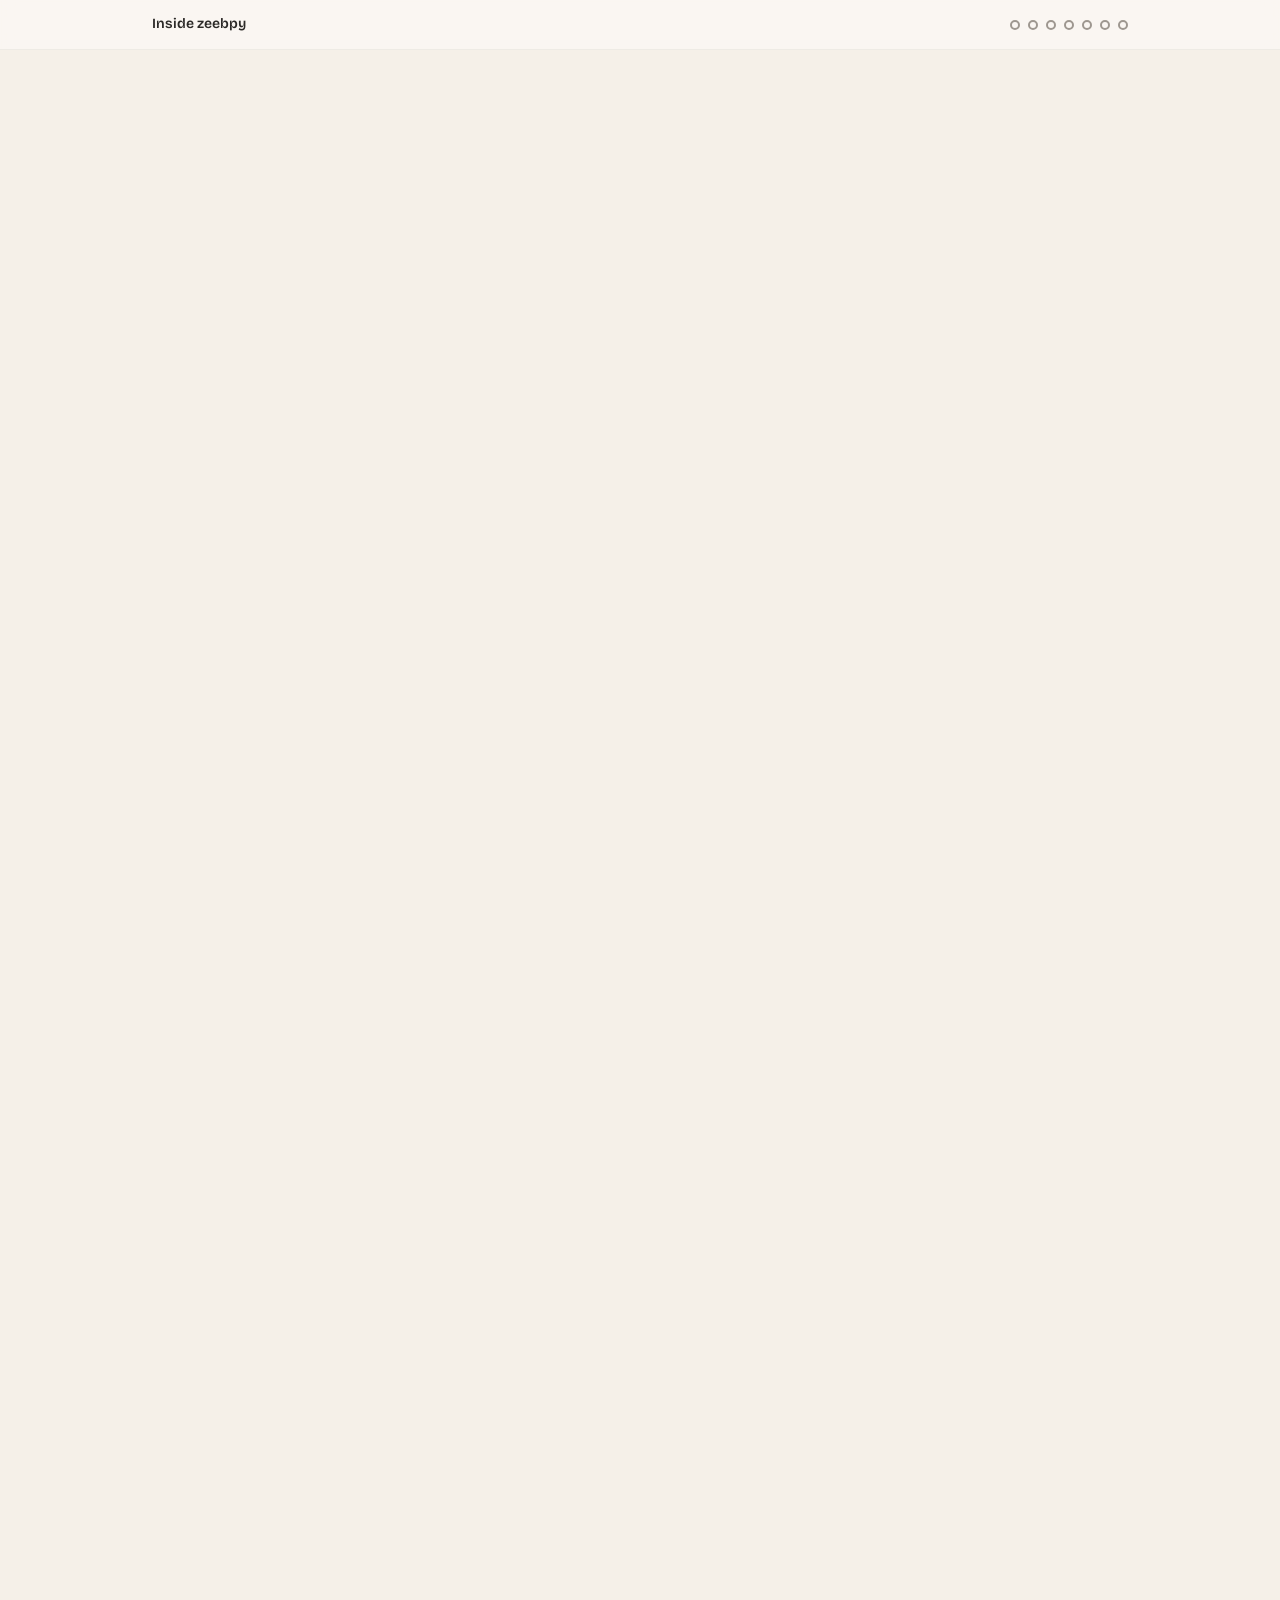
==== zeebpy-course/index.html @ 59082e0b "docs(course): add generated zeebpy interactive course Self-contained interactive course explaining z" ====
<!DOCTYPE html>
<html lang="en">
<head>
  <meta charset="UTF-8">
  <meta name="viewport" content="width=device-width, initial-scale=1.0">
  <title>Inside zeebpy — How a Web Framework Works</title>

  <!-- Google Fonts: Bricolage Grotesque · DM Sans · JetBrains Mono -->
  <link rel="preconnect" href="https://fonts.googleapis.com">
  <link rel="preconnect" href="https://fonts.gstatic.com" crossorigin>
  <link href="https://fonts.googleapis.com/css2?family=Bricolage+Grotesque:opsz,wght@12..96,400;12..96,600;12..96,700;12..96,800&family=DM+Sans:ital,opsz,wght@0,9..40,300;0,9..40,400;0,9..40,500;0,9..40,600;0,9..40,700;1,9..40,400;1,9..40,500&family=JetBrains+Mono:wght@400;500;600&display=swap" rel="stylesheet">

  <link rel="stylesheet" href="styles.css">

  <!--
    CUSTOMIZE PER COURSE — change only the three accent variables below.
    Options:
      vermillion  #D94F30 / #C4432A / #FDEEE9 / #E8836C  (default)
      coral       #E06B56 / #C85A47 / #FDECEA / #E89585
      teal        #2A7B9B / #1F6280 / #E4F2F7 / #5A9DB8
      amber       #D4A843 / #BF9530 / #FDF5E0 / #E0C070
      forest      #2D8B55 / #226B41 / #E8F5EE / #5AAD7A
  -->
  <style>
    :root {
      --color-accent:       #D94F30;
      --color-accent-hover: #C4432A;
      --color-accent-light: #FDEEE9;
      --color-accent-muted: #E8836C;
    }
  </style>

  <script src="main.js" defer></script>
</head>
<body>

  <nav class="nav" id="nav">
    <div class="progress-bar" id="progress-bar" role="progressbar" aria-valuenow="0" aria-valuemin="0" aria-valuemax="100"></div>
    <div class="nav-inner">
      <span class="nav-title">Inside zeebpy</span>
      <div class="nav-dots" id="nav-dots" role="tablist">
        <button class="nav-dot" data-target="module-1" data-tooltip="What zeebpy Is" role="tab" aria-label="Module 1: What zeebpy Is"></button>
        <button class="nav-dot" data-target="module-2" data-tooltip="The Three Packages" role="tab" aria-label="Module 2: The Three Packages"></button>
        <button class="nav-dot" data-target="module-3" data-tooltip="Class to Table" role="tab" aria-label="Module 3: From Class to Table"></button>
        <button class="nav-dot" data-target="module-4" data-tooltip="Querying the Data" role="tab" aria-label="Module 4: Querying the Data"></button>
        <button class="nav-dot" data-target="module-5" data-tooltip="Data to the Web" role="tab" aria-label="Module 5: From Data to the Web"></button>
        <button class="nav-dot" data-target="module-6" data-tooltip="Guarding the Door" role="tab" aria-label="Module 6: Guarding the Door"></button>
        <button class="nav-dot" data-target="module-7" data-tooltip="The Agent Layer" role="tab" aria-label="Module 7: The Agent Layer"></button>
      </div>
    </div>
  </nav>

  <main id="main">
    <!-- modules/*.html content is assembled here by build.sh -->
<section class="module" id="module-1" style="background: var(--color-bg-warm)">
  <div class="module-content">
    <header class="module-header animate-in">
      <span class="module-number">01</span>
      <h1 class="module-title">What zeebpy Is</h1>
      <p class="module-subtitle">And what really happens when you save one record</p>
    </header>

    <div class="module-body">

      <!-- SCREEN 1: The hook -->
      <section class="screen animate-in">
        <h2 class="screen-heading">One line. No database commands.</h2>
        <p>You write a single line of <span class="term" data-definition="A popular, beginner-friendly programming language. zeebpy is written in Python, and you describe your app to it using Python.">Python</span> to save a new user:</p>
        <div class="callout callout-info">
          <div class="callout-icon">✨</div>
          <div class="callout-content">
            <strong class="callout-title">The magic line</strong>
            <p><code>await User.objects.create(name="Alice", ...)</code> — no <span class="term" data-definition="SQL (Structured Query Language) is the language databases speak. It looks like: INSERT INTO users VALUES (...). zeebpy writes it for you so you never have to.">SQL</span>, no raw database commands. Here is the journey that one line takes under the hood.</p>
          </div>
        </div>
      </section>

      <!-- SCREEN 2: What zeebpy is (product intro) -->
      <section class="screen animate-in">
        <h2 class="screen-heading">So what is zeebpy?</h2>
        <p>zeebpy is a <span class="term" data-definition="A framework is a big pre-built toolkit that handles the repetitive plumbing of building software, so you only write the parts unique to your app. Think of it as a house with the wiring and pipes already installed.">framework</span> for building the back end of a web app. You write Python classes that describe your data, and zeebpy hands you a working <span class="term" data-definition="A database is an organized store where your app keeps information permanently — user accounts, posts, orders. It survives even when the app restarts.">database</span> plus a ready-made <span class="term" data-definition="A REST API is a web address other programs can call to read or change your data — like a public service counter for your app that phones and websites talk to.">REST API</span> almost for free.</p>

        <h3 style="font-family: var(--font-display); font-weight: 600; margin-top: var(--space-8);">What you get out of the box</h3>
        <div class="icon-rows stagger-children">
          <div class="icon-row animate-in">
            <div class="icon-circle" style="background: var(--color-actor-2)">🗄️</div>
            <div>
              <strong>A database</strong>
              <p>A permanent home for your app data — no setup rituals required</p>
            </div>
          </div>
          <div class="icon-row animate-in">
            <div class="icon-circle" style="background: var(--color-actor-1)">🌐</div>
            <div>
              <strong>A REST API</strong>
              <p>Web addresses that let phones and websites read and change your data</p>
            </div>
          </div>
          <div class="icon-row animate-in">
            <div class="icon-circle" style="background: var(--color-actor-3)">📦</div>
            <div>
              <strong>Migrations</strong>
              <p>Safe, tracked updates to your data structure as your app grows</p>
            </div>
          </div>
          <div class="icon-row animate-in">
            <div class="icon-circle" style="background: var(--color-actor-4)">🔐</div>
            <div>
              <strong>Auth</strong>
              <p>Built-in login, passwords, and permissions so you do not build them yourself</p>
            </div>
          </div>
        </div>
      </section>

      <!-- SCREEN 3: The metaphor -->
      <section class="screen animate-in">
        <h2 class="screen-heading">The interpreter in the booth</h2>
        <p>Picture a <strong>simultaneous interpreter</strong> at the United Nations. You speak Python; the database only speaks SQL. zeebpy sits in the booth and translates, live, in both directions.</p>
        <p>You never have to learn the database's language — you just talk, and the interpreter handles the rest. That interpreter has a real name: an <span class="term" data-definition="ORM stands for Object-Relational Mapper. It is the translator that turns your Python objects into database rows and back again, so you write Python instead of SQL.">ORM</span> (Object-Relational Mapper).</p>
        <div class="callout callout-accent">
          <div class="callout-icon">💡</div>
          <div class="callout-content">
            <strong class="callout-title">Declarative vs. plumbing</strong>
            <p>You <em>declared</em> what a User looks like. You never wrote code to open a database connection, build a SQL string, or juggle data types. That gap is exactly what a framework fills for you.</p>
          </div>
        </div>
      </section>

      <!-- SCREEN 4: The hero flow animation -->
      <section class="screen animate-in">
        <h2 class="screen-heading">Watch one save travel end-to-end</h2>
        <p>Press <strong>Next Step</strong> to follow your <code>create()</code> call as it moves from your Python, through the interpreter, into real SQL, and lands in the database.</p>

        <div class="flow-animation" data-steps='[
          {"highlight":"flow-actor-1","label":"You call User.objects.create(name=Alice)"},
          {"highlight":"flow-actor-1","label":"Your Python code hands the request to the ORM","packet":true,"from":"actor-1","to":"actor-2"},
          {"highlight":"flow-actor-2","label":"The ORM looks up the table blueprint it built for User"},
          {"highlight":"flow-actor-2","label":"It translates your Python into a SQL command","packet":true,"from":"actor-2","to":"actor-3"},
          {"highlight":"flow-actor-3","label":"INSERT INTO users (name, email, age) VALUES (Alice, ...)","packet":true,"from":"actor-3","to":"actor-4"},
          {"highlight":"flow-actor-4","label":"The database saves a new row and hands back the fresh record"}
        ]'>
          <div class="flow-actors">
            <div class="flow-actor" id="flow-actor-1">
              <div class="flow-actor-icon">🐍</div>
              <span>Your Python code</span>
            </div>
            <div class="flow-actor" id="flow-actor-2">
              <div class="flow-actor-icon">🔄</div>
              <span>zeebpy ORM</span>
            </div>
            <div class="flow-actor" id="flow-actor-3">
              <div class="flow-actor-icon">📝</div>
              <span>SQL</span>
            </div>
            <div class="flow-actor" id="flow-actor-4">
              <div class="flow-actor-icon">🗄️</div>
              <span>Database</span>
            </div>
          </div>

          <div class="flow-packet" id="flow-packet"></div>

          <div class="flow-step-label" id="flow-label">Click "Next Step" to begin</div>

          <div class="flow-controls">
            <button class="btn flow-next-btn">Next Step</button>
            <button class="btn flow-reset-btn">Restart</button>
            <span class="flow-progress"></span>
          </div>
        </div>
      </section>

      <!-- SCREEN 5: Translation A — defining a model -->
      <section class="screen animate-in">
        <h2 class="screen-heading">Step 1 — Describe your data</h2>
        <p>First you write a <span class="term" data-definition="A model is a Python class that describes one kind of thing your app stores — like a User or a Post. It is the blueprint the database table is built from.">model</span>: a <span class="term" data-definition="A class is a reusable template in code. Here it defines the shape of a User — what pieces of information every user has.">class</span> that spells out what a User is. Each line is a <span class="term" data-definition="A field is one piece of information a model stores — like name, email, or age. Each field becomes a column in the database table.">field</span> — one piece of information you want to keep.</p>

        <div class="translation-block animate-in">
          <div class="translation-code">
            <span class="translation-label">CODE</span>
            <pre><code><span class="code-line"><span class="code-keyword">class</span> <span class="code-function">User</span>(Model):</span>
<span class="code-line">    <span class="code-comment">"""User model with basic fields."""</span></span>
<span class="code-line">    name = fields.<span class="code-function">CharField</span>(<span class="code-property">max_length</span>=<span class="code-number">100</span>)</span>
<span class="code-line">    email = fields.<span class="code-function">EmailField</span>(<span class="code-property">unique</span>=<span class="code-keyword">True</span>)</span>
<span class="code-line">    age = fields.<span class="code-function">IntegerField</span>(<span class="code-property">null</span>=<span class="code-keyword">True</span>)</span>
<span class="code-line">    is_active = fields.<span class="code-function">BooleanField</span>(<span class="code-property">default</span>=<span class="code-keyword">True</span>)</span>
<span class="code-line">    bio = fields.<span class="code-function">TextField</span>(<span class="code-property">null</span>=<span class="code-keyword">True</span>)</span>
<span class="code-line">    created_at = fields.<span class="code-function">DateTimeField</span>(<span class="code-property">auto_now_add</span>=<span class="code-keyword">True</span>)</span>
<span class="code-line"></span>
<span class="code-line">    <span class="code-keyword">class</span> <span class="code-function">Meta</span>:</span>
<span class="code-line">        table_name = <span class="code-string">"users"</span></span>
<span class="code-line">        ordering = [<span class="code-string">"-created_at"</span>]</span></code></pre>
          </div>
          <div class="translation-english">
            <span class="translation-label">PLAIN ENGLISH</span>
            <div class="translation-lines">
              <p class="tl">Describe a kind of thing we want to store — a User.</p>
              <p class="tl">A human-readable note about what this is.</p>
              <p class="tl">Every user has a name — up to 100 letters long.</p>
              <p class="tl">…and an email, which must be unique — no two users can share one.</p>
              <p class="tl">…and an age, which is optional (<code>null=True</code> means "can be blank").</p>
              <p class="tl">…and an on/off switch for whether the account is active — on by default.</p>
              <p class="tl">…and a free-text bio, also optional.</p>
              <p class="tl">…and a timestamp that fills itself in the moment the user is created.</p>
              <p class="tl"><code>Meta</code> is a settings panel for this model.</p>
              <p class="tl">Store these in a database <span class="term" data-definition="A table is a grid inside the database, like a spreadsheet. Each column is a field; each row is one record. This model becomes a table literally named users.">table</span> literally named "users".</p>
              <p class="tl">When listing users, show newest first (the minus means "descending").</p>
            </div>
          </div>
        </div>
      </section>

      <!-- SCREEN 6: Translation B — creating a record -->
      <section class="screen animate-in">
        <h2 class="screen-heading">Step 2 — Save an actual user</h2>
        <p>Now you fill in the blanks and hit save. The word <span class="term" data-definition="await pauses your code just long enough to let a slow task — like talking to a database — finish, without freezing everything else. It is how async code waits politely.">await</span> tells your code to wait for the database to finish, because that work is <span class="term" data-definition="Async (asynchronous) means the program can start a slow task and keep doing other useful work while it waits, instead of sitting idle. zeebpy is async-first.">async</span>.</p>

        <div class="translation-block animate-in">
          <div class="translation-code">
            <span class="translation-label">CODE</span>
            <pre><code><span class="code-line">alice = <span class="code-keyword">await</span> User.objects.<span class="code-function">create</span>(</span>
<span class="code-line">    <span class="code-property">name</span>=<span class="code-string">"Alice Smith"</span>,</span>
<span class="code-line">    <span class="code-property">email</span>=<span class="code-string">"alice@example.com"</span>,</span>
<span class="code-line">    <span class="code-property">age</span>=<span class="code-number">28</span>,</span>
<span class="code-line">    <span class="code-property">bio</span>=<span class="code-string">"Software engineer"</span></span>
<span class="code-line">)</span></code></pre>
          </div>
          <div class="translation-english">
            <span class="translation-label">PLAIN ENGLISH</span>
            <div class="translation-lines">
              <p class="tl">Ask the User "front desk" (<code>objects</code>) to create a new user, and wait for it to finish (<code>await</code>).</p>
              <p class="tl">Her name is Alice Smith.</p>
              <p class="tl">Her email is alice@example.com.</p>
              <p class="tl">She is 28.</p>
              <p class="tl">Her bio says "Software engineer." zeebpy writes all of this into the database as one new <span class="term" data-definition="A row is a single record in a table — one complete entry. Saving Alice creates one row in the users table.">row</span>.</p>
            </div>
          </div>
        </div>

        <div class="callout callout-info">
          <div class="callout-icon">🔑</div>
          <div class="callout-content">
            <strong class="callout-title">You did not set an ID</strong>
            <p>zeebpy quietly gives every new row a unique <span class="term" data-definition="A primary key is the unique ID that labels each row in a table, so the database can always tell one record from another. zeebpy adds one automatically.">primary key</span> so it can always tell Alice apart from every other user — you never have to manage it.</p>
          </div>
        </div>
      </section>

      <!-- SCREEN 7: The three packages teaser -->
      <section class="screen animate-in">
        <h2 class="screen-heading">The ORM has two siblings</h2>
        <p>The translator you just met is one of three packages that ship together. We will go deep in Module 2 — here is the quick roster.</p>
        <div class="pattern-cards stagger-children">
          <div class="pattern-card animate-in" style="border-top: 3px solid var(--color-actor-1)">
            <div class="pattern-icon" style="background: var(--color-actor-1)">🔄</div>
            <h4 class="pattern-title">zeeb_orm</h4>
            <p class="pattern-desc">The interpreter. Talks to the database so you write Python, not SQL.</p>
          </div>
          <div class="pattern-card animate-in" style="border-top: 3px solid var(--color-actor-2)">
            <div class="pattern-icon" style="background: var(--color-actor-2)">🌐</div>
            <h4 class="pattern-title">zeeb_api</h4>
            <p class="pattern-desc">Turns your data into a REST API other apps can call over the web.</p>
          </div>
          <div class="pattern-card animate-in" style="border-top: 3px solid var(--color-actor-4)">
            <div class="pattern-icon" style="background: var(--color-actor-4)">🤖</div>
            <h4 class="pattern-title">zeeb_agents</h4>
            <p class="pattern-desc">Helper functions an AI assistant can call to build and inspect your project.</p>
          </div>
        </div>
      </section>

      <!-- SCREEN 8: Why care -->
      <section class="screen animate-in">
        <h2 class="screen-heading">Why this matters for you</h2>
        <p>Knowing there is a translation layer changes how you work with your app — and with AI assistants.</p>
        <div class="step-cards stagger-children">
          <div class="step-card animate-in">
            <div class="step-num">1</div>
            <div class="step-body">
              <strong>You steer AI better</strong>
              <p>You can say "use the ORM, do not hand-write SQL" — and know exactly why that is the right call.</p>
            </div>
          </div>
          <div class="step-card animate-in">
            <div class="step-num">2</div>
            <div class="step-body">
              <strong>You can debug the translation</strong>
              <p>When a save misbehaves, you know there is an interpreter in the middle to look at.</p>
            </div>
          </div>
          <div class="step-card animate-in">
            <div class="step-num">3</div>
            <div class="step-body">
              <strong>You reason about speed</strong>
              <p>Every Python call quietly becomes real database work — so more calls means more work.</p>
            </div>
          </div>
        </div>
      </section>

      <!-- SCREEN 9: Quiz -->
      <section class="screen animate-in">
        <h2 class="screen-heading">Check your understanding</h2>
        <p>No memorizing — just think through each situation.</p>

        <div class="quiz-container" id="quiz-module1">
          <div class="quiz-question-block"
               data-correct="opt-b"
               data-explanation-right="Exactly. Generating the SQL is the ORM&apos;s entire job — you described the User in Python, and the translator turned your create() call into an INSERT statement for you."
               data-explanation-wrong="Not quite. You never wrote any SQL, and the database only runs SQL it is handed. Think about who sits in the middle translating Python into SQL.">
            <h3 class="quiz-question">You ran <code>User.objects.create(...)</code> but never saw any SQL. Where did the SQL come from?</h3>
            <div class="quiz-options">
              <button class="quiz-option" data-value="opt-a" onclick="selectOption(this)">
                <div class="quiz-option-radio"></div>
                <span>The database wrote it itself before saving</span>
              </button>
              <button class="quiz-option" data-value="opt-b" onclick="selectOption(this)">
                <div class="quiz-option-radio"></div>
                <span>zeebpy generated it for you — that is the ORM's whole job</span>
              </button>
              <button class="quiz-option" data-value="opt-c" onclick="selectOption(this)">
                <div class="quiz-option-radio"></div>
                <span>There was no SQL — Python talks to databases directly</span>
              </button>
            </div>
            <div class="quiz-feedback"></div>
          </div>

          <div class="quiz-question-block"
               data-correct="opt-b"
               data-explanation-right="Right. Adding unique=True to the email field tells the database to reject any second user with the same email — the rule lives right there in your model."
               data-explanation-wrong="Not quite. This rule is declared on the field itself when you describe the model. Look back at how the email line was written.">
            <h3 class="quiz-question">You want the database to reject two users sharing the same email. Which part of the model handles that?</h3>
            <div class="quiz-options">
              <button class="quiz-option" data-value="opt-a" onclick="selectOption(this)">
                <div class="quiz-option-radio"></div>
                <span>The <code>ordering</code> setting inside <code>Meta</code></span>
              </button>
              <button class="quiz-option" data-value="opt-b" onclick="selectOption(this)">
                <div class="quiz-option-radio"></div>
                <span><code>unique=True</code> on the email field</span>
              </button>
              <button class="quiz-option" data-value="opt-c" onclick="selectOption(this)">
                <div class="quiz-option-radio"></div>
                <span>The <code>await</code> keyword when you save</span>
              </button>
            </div>
            <div class="quiz-feedback"></div>
          </div>

          <div class="quiz-question-block"
               data-correct="opt-c"
               data-explanation-right="Exactly. The ORM already writes safe INSERT statements and runs your model&apos;s checks (like unique emails and validation). Hand-written SQL skips all of that and bypasses the translation layer."
               data-explanation-wrong="Reconsider. The ORM already does this job and enforces your model&apos;s rules along the way. Writing raw SQL by hand would skip those safeguards.">
            <h3 class="quiz-question">An AI assistant offers to "write raw SQL INSERT statements" to save your users. Good idea here?</h3>
            <div class="quiz-options">
              <button class="quiz-option" data-value="opt-a" onclick="selectOption(this)">
                <div class="quiz-option-radio"></div>
                <span>Yes — raw SQL is always faster and cleaner</span>
              </button>
              <button class="quiz-option" data-value="opt-b" onclick="selectOption(this)">
                <div class="quiz-option-radio"></div>
                <span>Yes — the ORM cannot handle new users</span>
              </button>
              <button class="quiz-option" data-value="opt-c" onclick="selectOption(this)">
                <div class="quiz-option-radio"></div>
                <span>No — the ORM already does this and hand-written SQL bypasses <span class="term" data-definition="Validation is the automatic checking of your data before it is saved — like making sure an email is really an email. zeebpy runs these checks for you on save.">validation</span> and the translation layer</span>
              </button>
            </div>
            <div class="quiz-feedback"></div>
          </div>

          <button class="quiz-check-btn" onclick="checkQuiz('quiz-module1')">Check Answers</button>
          <button class="quiz-reset-btn" onclick="resetQuiz('quiz-module1')">Try Again</button>
        </div>
      </section>

      <!-- SCREEN 10: Next module teaser -->
      <section class="screen animate-in">
        <div class="callout callout-accent">
          <div class="callout-icon">➡️</div>
          <div class="callout-content">
            <strong class="callout-title">Up next: The Three Packages</strong>
            <p>You just met the ORM in action — but it has two siblings. Let us meet the whole family.</p>
          </div>
        </div>
      </section>

    </div>
  </div>
</section>
<section class="module" id="module-2" style="background: var(--color-bg)">
  <div class="module-content">

    <header class="module-header animate-in">
      <span class="module-number">02</span>
      <h1 class="module-title">The Cast of Characters</h1>
      <p class="module-subtitle">Three separate packages, stacked like floors of a building — and one strict rule about who is allowed to call whom.</p>
    </header>

    <div class="module-body">

      <!-- SCREEN 1: Hook + metaphor -->
      <section class="screen animate-in">
        <h2 class="screen-heading">Meet the whole family</h2>
        <p>Last module you met one of the three characters — the <span class="term" data-definition="The ORM (Object-Relational Mapper) is the piece that talks to the database. It turns Python objects into database rows and back again — you met it saving a record in Module 1.">ORM</span>, which saved a record for you. It turns out it has two siblings.</p>
        <p>zeebpy isn't one giant blob of code. It's three separate <span class="term" data-definition="A package is a bundle of related code shipped as one unit — like an app you install. zeebpy ships three of them together, each with its own job.">packages</span> stacked like the floors of a building, connected by a strict <strong>one-way elevator</strong>: the top floor can call down to the floors below, but no floor can ever call <em>up</em>.</p>

        <div class="callout callout-info">
          <div class="callout-icon">🏢</div>
          <div class="callout-content">
            <strong class="callout-title">The metaphor: a three-story building</strong>
            <p>Each floor has exactly one job and depends only on the floors beneath it. The elevator runs one way — down. Keep that picture in your head; the whole module hangs on it.</p>
          </div>
        </div>
      </section>

      <!-- SCREEN 2: The hero — interactive architecture diagram -->
      <section class="screen animate-in">
        <h2 class="screen-heading">The building, floor by floor</h2>
        <p>Here's the actual structure. The top floor uses the ones below it; the arrows only ever point <strong>down</strong>. Click any floor to see what it does.</p>

        <div class="arch-diagram">

          <div class="arch-zone arch-zone-external" style="border-color: var(--color-actor-3)">
            <h4 class="arch-zone-label" style="color: var(--color-actor-3)">Top floor — the Robot Helpers</h4>
            <div class="arch-component" data-desc="zeeb_agents: about 43 helper functions an AI assistant can call — to scaffold new code, run migrations, and inspect the database. It sits on top and uses BOTH siblings below it."
                 onclick="showArchDesc(this)" style="border-left: 4px solid var(--color-actor-3)">
              <div class="arch-icon">🤖</div>
              <span><code>zeeb_agents</code> — the Robot Helpers</span>
            </div>
          </div>

          <div class="arch-arrow" style="text-align:center; font-size:1.5rem; color: var(--color-actor-3)">↓ calls down ↓</div>

          <div class="arch-zone arch-zone-browser" style="border-color: var(--color-actor-2)">
            <h4 class="arch-zone-label" style="color: var(--color-actor-2)">Middle floor — the Web Front Desk</h4>
            <div class="arch-component" data-desc="zeeb_api: the layer that faces the outside world. It turns your data into a REST API — web addresses other apps can call — and uses the ORM below it to fetch and save data. It never touches the database directly."
                 onclick="showArchDesc(this)" style="border-left: 4px solid var(--color-actor-2)">
              <div class="arch-icon">🏢</div>
              <span><code>zeeb_api</code> — the Web Front Desk</span>
            </div>
          </div>

          <div class="arch-arrow" style="text-align:center; font-size:1.5rem; color: var(--color-actor-2)">↓ calls down ↓</div>

          <div class="arch-zone arch-zone-external" style="border-color: var(--color-actor-1)">
            <h4 class="arch-zone-label" style="color: var(--color-actor-1)">Ground floor — the Database Brain</h4>
            <div class="arch-component" data-desc="zeeb_orm: the piece that knows how to talk to the database. It turns Python classes into tables and your queries into SQL. It's the foundation — it depends on nothing above it."
                 onclick="showArchDesc(this)" style="border-left: 4px solid var(--color-actor-1)">
              <div class="arch-icon">🧠</div>
              <span><code>zeeb_orm</code> — the Database Brain</span>
            </div>
          </div>

          <div class="arch-description" id="arch-desc">Click any floor to learn what it does — and notice the elevator only goes down.</div>
        </div>
      </section>

      <!-- SCREEN 3: The three characters as cards -->
      <section class="screen animate-in">
        <h2 class="screen-heading">The three characters</h2>
        <p>Each package is a character with one clear job. Their colors stay the same for the rest of the course, so you'll always know who's speaking.</p>

        <div class="pattern-cards">
          <div class="pattern-card" style="border-top: 3px solid var(--color-actor-1)">
            <div class="pattern-icon" style="background: var(--color-actor-1)">🧠</div>
            <h4 class="pattern-title"><code>zeeb_orm</code></h4>
            <p class="pattern-desc"><strong>The Database Brain.</strong> Knows how to talk to the database. Turns Python classes into tables and queries into <span class="term" data-definition="SQL is the standard language databases speak. You write Python; the ORM translates it into SQL behind the scenes so you never have to.">SQL</span>. Depends on nothing above it.</p>
          </div>
          <div class="pattern-card" style="border-top: 3px solid var(--color-actor-2)">
            <div class="pattern-icon" style="background: var(--color-actor-2)">🏢</div>
            <h4 class="pattern-title"><code>zeeb_api</code></h4>
            <p class="pattern-desc"><strong>The Web Front Desk.</strong> Faces the outside world. Turns your data into a <span class="term" data-definition="A REST API is a set of web addresses (URLs) other programs can call to read or change your data — the standard way apps talk to each other over the internet.">REST API</span> — web addresses other apps can call. Uses the ORM to fetch and save data.</p>
          </div>
          <div class="pattern-card" style="border-top: 3px solid var(--color-actor-3)">
            <div class="pattern-icon" style="background: var(--color-actor-3)">🤖</div>
            <h4 class="pattern-title"><code>zeeb_agents</code></h4>
            <p class="pattern-desc"><strong>The Robot Helpers.</strong> ~43 helper functions an AI assistant can call to <span class="term" data-definition="To scaffold means to auto-generate the starter files and folders for a new piece of code — like a template that saves you writing boilerplate by hand.">scaffold</span> code, run migrations, inspect the database. Sits on top and uses both siblings.</p>
          </div>
        </div>
      </section>

      <!-- SCREEN 4: Group chat (MANDATORY) -->
      <section class="screen animate-in">
        <h2 class="screen-heading">Watch them work together</h2>
        <p>A web request just arrived — someone wants a list of books. Play the conversation and watch the packages hand work down the elevator, then back up.</p>

        <div class="chat-window" id="chat-packages">
          <div class="chat-messages">

            <div class="chat-message" data-msg="0" data-sender="actor-2" style="display:none">
              <div class="chat-avatar" style="background: var(--color-actor-2)">🏢</div>
              <div class="chat-bubble">
                <span class="chat-sender" style="color: var(--color-actor-2)">Web Front Desk · zeeb_api</span>
                <p>Someone just asked for a list of books. I handle the web side — but I do not touch the database myself.</p>
              </div>
            </div>

            <div class="chat-message" data-msg="1" data-sender="actor-2" style="display:none">
              <div class="chat-avatar" style="background: var(--color-actor-2)">🏢</div>
              <div class="chat-bubble">
                <span class="chat-sender" style="color: var(--color-actor-2)">Web Front Desk · zeeb_api</span>
                <p>Hey ORM, can you fetch all the books?</p>
              </div>
            </div>

            <div class="chat-message" data-msg="2" data-sender="actor-1" style="display:none">
              <div class="chat-avatar" style="background: var(--color-actor-1)">🧠</div>
              <div class="chat-bubble">
                <span class="chat-sender" style="color: var(--color-actor-1)">Database Brain · zeeb_orm</span>
                <p>On it. I will turn that into SQL, ask the database, and hand you back the results.</p>
              </div>
            </div>

            <div class="chat-message" data-msg="3" data-sender="actor-1" style="display:none">
              <div class="chat-avatar" style="background: var(--color-actor-1)">🧠</div>
              <div class="chat-bubble">
                <span class="chat-sender" style="color: var(--color-actor-1)">Database Brain · zeeb_orm</span>
                <p>Here you go — 12 books.</p>
              </div>
            </div>

            <div class="chat-message" data-msg="4" data-sender="actor-2" style="display:none">
              <div class="chat-avatar" style="background: var(--color-actor-2)">🏢</div>
              <div class="chat-bubble">
                <span class="chat-sender" style="color: var(--color-actor-2)">Web Front Desk · zeeb_api</span>
                <p>Thanks. I will package these as <span class="term" data-definition="JSON is a simple, text-based format for sending structured data between programs — a list of books, say. It's the common language apps use to talk over the web.">JSON</span> and send them back out to the browser.</p>
              </div>
            </div>

            <div class="chat-message" data-msg="5" data-sender="actor-3" style="display:none">
              <div class="chat-avatar" style="background: var(--color-actor-3)">🤖</div>
              <div class="chat-bubble">
                <span class="chat-sender" style="color: var(--color-actor-3)">Robot Helper · zeeb_agents</span>
                <p>And when you build a brand-new app, I am the one who scaffolds these files for you — I sit on top and use you both.</p>
              </div>
            </div>

          </div>

          <div class="chat-typing" id="chat-packages-typing" style="display:none">
            <div class="chat-avatar" id="chat-packages-typing-avatar">?</div>
            <div class="chat-typing-dots">
              <span class="typing-dot"></span>
              <span class="typing-dot"></span>
              <span class="typing-dot"></span>
            </div>
          </div>

          <div class="chat-controls">
            <button class="btn chat-next-btn">Next Message</button>
            <button class="btn chat-all-btn">Play All</button>
            <button class="btn chat-reset-btn">Replay</button>
            <span class="chat-progress"></span>
          </div>
        </div>
      </section>

      <!-- SCREEN 5: Code to English translation -->
      <section class="screen animate-in">
        <h2 class="screen-heading">The one-way rule, in real code</h2>
        <p>Here's the top of <code>example_api.py</code>. When one package uses another, it <span class="term" data-definition="To import means to pull in code from another package so you can use it. An import line at the top of a file lists exactly which pieces it borrows from where.">imports</span> it. Watch which direction the imports point.</p>

        <div class="translation-block animate-in">
          <div class="translation-code">
            <span class="translation-label">CODE</span>
            <pre><code><span class="code-line"><span class="code-comment"># Zeeb ORM imports</span></span>
<span class="code-line"><span class="code-keyword">from</span> zeeb_orm <span class="code-keyword">import</span> (</span>
<span class="code-line">    Model, fields, Q,</span>
<span class="code-line">    configure, setup_database, close_all_connections,</span>
<span class="code-line">)</span>
<span class="code-line"></span>
<span class="code-line"><span class="code-comment"># Zeeb API imports</span></span>
<span class="code-line"><span class="code-keyword">from</span> zeeb_api <span class="code-keyword">import</span> (</span>
<span class="code-line">    ModelSerializer, ModelViewSet, DefaultRouter,</span>
<span class="code-line">    ...</span>
<span class="code-line">)</span></code></pre>
          </div>
          <div class="translation-english">
            <span class="translation-label">PLAIN ENGLISH</span>
            <div class="translation-lines">
              <p class="tl">The comment marks where the database-layer tools come from.</p>
              <p class="tl">From <code>zeeb_orm</code> we borrow the building blocks for data: Model, fields, and query tools.</p>
              <p class="tl">&hellip;the pieces that set up and talk to the database.</p>
              <p class="tl">&nbsp;</p>
              <p class="tl">The comment marks the web-layer tools.</p>
              <p class="tl">From <code>zeeb_api</code> we borrow the tools that turn that data into a web API.</p>
              <p class="tl"><strong>Notice the direction:</strong> the API file reaches <em>down</em> into the ORM. The ORM never reaches <em>up</em> into the API — that is the one-way elevator rule.</p>
            </div>
          </div>
        </div>
      </section>

      <!-- SCREEN 6: Callout — separation of concerns + why care -->
      <section class="screen animate-in">
        <h2 class="screen-heading">Why this matters to you</h2>

        <div class="callout callout-accent">
          <div class="callout-icon">💡</div>
          <div class="callout-content">
            <strong class="callout-title">Separation of concerns</strong>
            <p>Splitting a system into <span class="term" data-definition="A layer is one horizontal slice of a system that handles a single job — like a floor of the building. Layers stack, and each one only relies on the layers beneath it.">layers</span> that each do one job — and only depend downward — is one of software's most important ideas. It's why you can change how data is stored without touching how the web API looks.</p>
          </div>
        </div>

        <p>When you can name which layer owns what, you can steer an AI precisely and debug faster:</p>

        <div class="icon-rows">
          <div class="icon-row">
            <div class="icon-circle" style="background: var(--color-actor-1)">🧠</div>
            <div>
              <strong>Data is wrong?</strong>
              <p>Look in the ORM — the Database Brain owns how data is fetched and stored.</p>
            </div>
          </div>
          <div class="icon-row">
            <div class="icon-circle" style="background: var(--color-actor-2)">🏢</div>
            <div>
              <strong>A web request 404s?</strong>
              <p>Look in the API — the Web Front Desk owns the web addresses.</p>
            </div>
          </div>
          <div class="icon-row">
            <div class="icon-circle" style="background: var(--color-actor-3)">🤖</div>
            <div>
              <strong>Scaffolding or migrations?</strong>
              <p>That's the Robot Helpers on the top floor.</p>
            </div>
          </div>
        </div>

        <p style="margin-top: var(--space-6)">Engineers call this whole idea <span class="term" data-definition="Separation of concerns means each part of a system handles one job and stays out of the others' business. It makes code easier to change, test, and reason about.">separation of concerns</span>. Say it to an AI — "put this database logic in the ORM layer, not the API layer" — and you'll get sharper results.</p>
      </section>

      <!-- SCREEN 7: Quiz -->
      <section class="screen animate-in">
        <h2 class="screen-heading">Check your intuition</h2>
        <p>No memorizing — just think through where things live.</p>

        <div class="quiz-container" id="quiz-module2">

          <div class="quiz-question-block"
               data-correct="orm"
               data-explanation-right="Exactly. The web request working means the Web Front Desk (API) did its job — it found the address and answered. If the numbers are wrong, the problem is in how the data was fetched, which is the Database Brain's job."
               data-explanation-wrong="Not quite. The web request itself works fine — so the API found the right address and responded. When the values are wrong but the request succeeds, the trouble is in the data layer: the ORM.">
            <h3 class="quiz-question">Your API returns the <em>wrong data</em> — the numbers are off, but the web request itself works fine. Which layer do you investigate first?</h3>
            <div class="quiz-options">
              <button class="quiz-option" data-value="api" onclick="selectOption(this)">
                <div class="quiz-option-radio"></div>
                <span>The API layer (Web Front Desk)</span>
              </button>
              <button class="quiz-option" data-value="orm" onclick="selectOption(this)">
                <div class="quiz-option-radio"></div>
                <span>The ORM layer (Database Brain)</span>
              </button>
              <button class="quiz-option" data-value="agents" onclick="selectOption(this)">
                <div class="quiz-option-radio"></div>
                <span>The agents layer (Robot Helpers)</span>
              </button>
            </div>
            <div class="quiz-feedback"></div>
          </div>

          <div class="quiz-question-block"
               data-correct="no"
               data-explanation-right="Right. The elevator only goes down. zeeb_orm is the ground floor — it depends on nothing above it. If it imported from zeeb_api, that would be reaching up, breaking the one-way rule."
               data-explanation-wrong="Think about the one-way elevator. zeeb_orm is the ground floor; zeeb_api sits above it. Lower layers are never allowed to reach up into higher ones — so no, the ORM can't import from the API.">
            <h3 class="quiz-question">Could <code>zeeb_orm</code> import something from <code>zeeb_api</code>?</h3>
            <div class="quiz-options">
              <button class="quiz-option" data-value="yes" onclick="selectOption(this)">
                <div class="quiz-option-radio"></div>
                <span>Yes — packages can freely import each other</span>
              </button>
              <button class="quiz-option" data-value="no" onclick="selectOption(this)">
                <div class="quiz-option-radio"></div>
                <span>No — that would break the one-way rule</span>
              </button>
              <button class="quiz-option" data-value="sometimes" onclick="selectOption(this)">
                <div class="quiz-option-radio"></div>
                <span>Only when handling a web request</span>
              </button>
            </div>
            <div class="quiz-feedback"></div>
          </div>

          <div class="quiz-question-block"
               data-correct="api"
               data-explanation-right="Exactly. Rate limiting is about how the outside world hits your web endpoints — that's the Web Front Desk's territory. It belongs in zeeb_api."
               data-explanation-wrong="Think about what a rate limit protects: your web endpoints, the doors the outside world knocks on. Those doors belong to the Web Front Desk — so this lives in zeeb_api, not the database or agents layer.">
            <h3 class="quiz-question">You ask an AI to add a rate limit to your web endpoints. Which package should that live in?</h3>
            <div class="quiz-options">
              <button class="quiz-option" data-value="orm" onclick="selectOption(this)">
                <div class="quiz-option-radio"></div>
                <span><code>zeeb_orm</code> — the database layer</span>
              </button>
              <button class="quiz-option" data-value="api" onclick="selectOption(this)">
                <div class="quiz-option-radio"></div>
                <span><code>zeeb_api</code> — the web layer</span>
              </button>
              <button class="quiz-option" data-value="agents" onclick="selectOption(this)">
                <div class="quiz-option-radio"></div>
                <span><code>zeeb_agents</code> — the helper layer</span>
              </button>
            </div>
            <div class="quiz-feedback"></div>
          </div>

          <button class="quiz-check-btn" onclick="checkQuiz('quiz-module2')">Check Answers</button>
          <button class="quiz-reset-btn" onclick="resetQuiz('quiz-module2')">Try Again</button>
        </div>
      </section>

      <!-- SCREEN 8: Handoff -->
      <section class="screen animate-in">
        <h2 class="screen-heading">Next stop: the ground floor</h2>
        <p>You've met the whole family and learned the one rule that binds them: dependencies only ever point down. Every technical term you met here — <span class="term" data-definition="A module is a single file of code (or a small group of them). Several modules together make up a package. Confusingly, this course also calls its lessons 'modules' — here we mean the code kind.">module</span>, <span class="term" data-definition="A dependency is code that another piece of code relies on. If A depends on B, A can't work without B — and A is said to 'depend on' B.">dependency</span>, package — is now yours to use with an AI.</p>
        <p>Let's take the elevator down to the ground floor — the Database Brain, <code>zeeb_orm</code> — and see how a plain Python class becomes a real database table.</p>
      </section>

    </div>
  </div>
</section>
<section class="module" id="module-3" style="background: var(--color-bg-warm)">
  <div class="module-content">
    <header class="module-header animate-in">
      <span class="module-number">03</span>
      <h1 class="module-title">From a Python Class to a Database Table</h1>
      <p class="module-subtitle">We are on the ground floor now — the Database Brain (<code>zeeb_orm</code>). Let us watch a class become a real table.</p>
    </header>

    <div class="module-body">

      <!-- SCREEN 1: The hook + metaphor -->
      <section class="screen animate-in">
        <h2 class="screen-heading">Who actually builds the table — and when?</h2>
        <p>In Module 1 you saw <code>class User(Model)</code> turn into a real table. But a plain Python <span class="term" data-definition="A class is a blueprint that describes what something is and what it can do. In code you write it once, then create many real copies from it. Here, a class describes one kind of thing you want to store.">class</span> has no idea what a database is.</p>

        <div class="callout callout-accent">
          <div class="callout-icon">🏛️</div>
          <div class="callout-content">
            <strong class="callout-title">The metaphor: a blueprint becoming a building</strong>
            <p>Your Python class is the <strong>blueprint</strong>. A hidden construction crew reads it the instant the class is defined. The database <span class="term" data-definition="A table is a grid of data in a database — rows and columns, like a spreadsheet. Each row is one record (one user), each column is one piece of info (their name, their email).">table</span> is the finished building. And <span class="term" data-definition="A migration is a dated, saved record of one change to your database's structure — like a renovation permit that documents exactly what was altered and when.">migrations</span> are the renovation permits: a logbook of every change you make over time.</p>
          </div>
        </div>

        <div class="icon-rows stagger-children">
          <div class="icon-row animate-in">
            <div class="icon-circle" style="background: var(--color-actor-1)">📄</div>
            <div>
              <strong>The blueprint — your model</strong>
              <p>A Python class listing the fields you want to store.</p>
            </div>
          </div>
          <div class="icon-row animate-in">
            <div class="icon-circle" style="background: var(--color-actor-2)">🏗️</div>
            <div>
              <strong>The construction crew — the metaclass</strong>
              <p>Runs the moment the class is defined and assembles the table plan.</p>
            </div>
          </div>
          <div class="icon-row animate-in">
            <div class="icon-circle" style="background: var(--color-actor-3)">🗄️</div>
            <div>
              <strong>The finished building — the table</strong>
              <p>A real grid in the database, ready to hold your data.</p>
            </div>
          </div>
        </div>
      </section>

      <!-- SCREEN 2: Fields become columns (Snippet A translation) -->
      <section class="screen animate-in">
        <h2 class="screen-heading">Each field is one column</h2>
        <p>Inside the model, every line declares a <span class="term" data-definition="A column is one vertical slice of a table — a single kind of information stored for every row, like the email address for every user.">column</span>. You are not just naming things — each field also sets a <span class="term" data-definition="A data type is the kind of value a column holds: text, a whole number, true/false, a date. It tells the database what is and is not allowed in that slot.">data type</span> and its rules.</p>

        <div class="translation-block animate-in">
          <div class="translation-code">
            <span class="translation-label">CODE</span>
            <pre><code><span class="code-line">    name = fields.<span class="code-function">CharField</span>(<span class="code-property">max_length</span>=<span class="code-number">100</span>)</span>
<span class="code-line">    email = fields.<span class="code-function">EmailField</span>(<span class="code-property">unique</span>=<span class="code-keyword">True</span>)</span>
<span class="code-line">    age = fields.<span class="code-function">IntegerField</span>(<span class="code-property">null</span>=<span class="code-keyword">True</span>)</span>
<span class="code-line">    is_active = fields.<span class="code-function">BooleanField</span>(<span class="code-property">default</span>=<span class="code-keyword">True</span>)</span>
<span class="code-line">    bio = fields.<span class="code-function">TextField</span>(<span class="code-property">null</span>=<span class="code-keyword">True</span>)</span>
<span class="code-line">    created_at = fields.<span class="code-function">DateTimeField</span>(<span class="code-property">auto_now_add</span>=<span class="code-keyword">True</span>)</span></code></pre>
          </div>
          <div class="translation-english">
            <span class="translation-label">PLAIN ENGLISH</span>
            <div class="translation-lines">
              <p class="tl"><strong>name</strong> becomes a text column, at most 100 characters.</p>
              <p class="tl"><strong>email</strong> becomes a text column that must be unique across the whole table.</p>
              <p class="tl"><strong>age</strong> becomes a whole-number column that is allowed to be empty.</p>
              <p class="tl"><strong>is_active</strong> becomes a true/false column, defaulting to true.</p>
              <p class="tl"><strong>bio</strong> becomes a long-text column, optional.</p>
              <p class="tl"><strong>created_at</strong> becomes a date-and-time column that stamps itself automatically.</p>
            </div>
          </div>
        </div>
      </section>

      <!-- SCREEN 3: The metaclass (Snippet B translation) -->
      <section class="screen animate-in">
        <h2 class="screen-heading">Meet the construction crew: the metaclass</h2>
        <p>A special piece of machinery called a <span class="term" data-definition="A metaclass is code that runs the moment a class is defined — a class that builds other classes. Here it reads your model and wires up the matching database table before you ever create a single record.">metaclass</span> (<code>ModelBase</code>) runs the instant your class is defined. It scans the class for fields, collects them, and assembles the table blueprint.</p>

        <div class="translation-block animate-in">
          <div class="translation-code">
            <span class="translation-label">CODE</span>
            <pre><code><span class="code-line">        <span class="code-comment"># Collect fields from this class</span></span>
<span class="code-line">        <span class="code-keyword">for</span> attr_name, attr_value <span class="code-keyword">in</span> <span class="code-function">list</span>(namespace.items()):</span>
<span class="code-line">            <span class="code-keyword">if</span> <span class="code-function">isinstance</span>(attr_value, Field):</span>
<span class="code-line">                attr_value.<span class="code-function">contribute_to_class</span>(new_class, attr_name)</span>
<span class="code-line">                fields.<span class="code-function">append</span>(attr_value)</span>
<span class="code-line">                <span class="code-keyword">if</span> attr_value.primary_key:</span>
<span class="code-line">                    has_pk = <span class="code-keyword">True</span></span>
<span class="code-line">                    new_class._meta.pk = attr_value</span>
<span class="code-line">                    new_class._meta.pk_name = attr_name</span></code></pre>
          </div>
          <div class="translation-english">
            <span class="translation-label">PLAIN ENGLISH</span>
            <div class="translation-lines">
              <p class="tl">Now gather every field defined on the class.</p>
              <p class="tl">Walk through everything written inside the class, one item at a time.</p>
              <p class="tl">If this item is a Field (like CharField or IntegerField)…</p>
              <p class="tl">…officially register it as a column of the new table…</p>
              <p class="tl">…add it to the running list of fields.</p>
              <p class="tl">If this field was marked as the <span class="term" data-definition="A primary key is the column that uniquely identifies each row — the fingerprint the database uses to find one exact record. In zeebpy every model gets one automatically.">primary key</span>…</p>
              <p class="tl">…remember that the table has one…</p>
              <p class="tl">…and record which field it is…</p>
              <p class="tl">…so the ORM always knows how to find a single row.</p>
            </div>
          </div>
        </div>

        <div class="callout callout-accent">
          <div class="callout-icon">💡</div>
          <div class="callout-content">
            <strong class="callout-title">Declarative, not imperative</strong>
            <p>Notice you never wrote <code>CREATE TABLE</code>. You <em>declared</em> what a User is, and the metaclass figured out the step-by-step build for you. Migrations do the exact same thing for <em>changes</em> to that model.</p>
          </div>
        </div>
      </section>

      <!-- SCREEN 4: The migration loop — HERO FLOW ANIMATION -->
      <section class="screen animate-in">
        <h2 class="screen-heading">The migration loop: how a change reaches the database</h2>
        <p>Changing your model does not change the database by itself. Two commands close the gap: <span class="term" data-definition="makemigrations is a command that looks at your models, notices what changed, and writes those changes into a new saved file. It does NOT touch the real database yet.">makemigrations</span> writes down the change, then <span class="term" data-definition="migrate is a command that reads the saved migration files and applies their changes to the real database, so the table structure finally matches your models.">migrate</span> applies it.</p>

        <div class="flow-animation animate-in" data-steps='[
          {"highlight":"flow-actor-1","label":"You add a new field to your model"},
          {"highlight":"flow-actor-1","label":"You run: zeeb-manage makemigrations","packet":true,"from":"actor-1","to":"actor-2"},
          {"highlight":"flow-actor-2","label":"The detective compares your models to the last known state"},
          {"highlight":"flow-actor-2","label":"It writes down exactly what changed","packet":true,"from":"actor-2","to":"actor-3"},
          {"highlight":"flow-actor-3","label":"A dated migration file is saved — a permanent record"},
          {"highlight":"flow-actor-3","label":"You run: zeeb-manage migrate","packet":true,"from":"actor-3","to":"actor-4"},
          {"highlight":"flow-actor-4","label":"The database applies the change — the new column now exists"}
        ]'>
          <div class="flow-actors">
            <div class="flow-actor" id="flow-actor-1">
              <div class="flow-actor-icon">📄</div>
              <span>Your models.py</span>
            </div>
            <div class="flow-actor" id="flow-actor-2">
              <div class="flow-actor-icon">🔍</div>
              <span>makemigrations (the detective)</span>
            </div>
            <div class="flow-actor" id="flow-actor-3">
              <div class="flow-actor-icon">📜</div>
              <span>Migration file (the permit)</span>
            </div>
            <div class="flow-actor" id="flow-actor-4">
              <div class="flow-actor-icon">🗄️</div>
              <span>migrate → Database</span>
            </div>
          </div>

          <div class="flow-packet" id="flow-packet"></div>

          <div class="flow-step-label" id="flow-label">Click "Next Step" to trace a change through the loop</div>

          <div class="flow-controls">
            <button class="btn flow-next-btn">Next Step</button>
            <button class="btn flow-reset-btn">Restart</button>
            <span class="flow-progress"></span>
          </div>
        </div>
      </section>

      <!-- SCREEN 5: How the detective knows what changed (Snippet C docstring) -->
      <section class="screen animate-in">
        <h2 class="screen-heading">How does the detective know what changed?</h2>
        <p>You might expect it to peek at the live database. It does something smarter and safer instead — it replays the history of every past <span class="term" data-definition="A migration is a dated, saved record of one change to your database's structure. Replaying them in order rebuilds the full history of how your tables were shaped.">migration</span> into a throwaway copy and compares against that.</p>

        <div class="callout callout-info">
          <div class="callout-icon">🔍</div>
          <div class="callout-content">
            <strong class="callout-title">From the source (autodetector.py)</strong>
            <p style="font-style: italic;">"Compare current model state against existing migration state and return operations. This is the core of makemigrations — it detects what changed. Instead of comparing against the live database (which would re-detect already-migrated changes if migrations have not been applied yet), this replays all existing migration files into an in-memory SQLite database and compares the model metadata against that state."</p>
          </div>
        </div>

        <div class="badge-list">
          <div class="badge-item">
            <code class="badge-code">schema</code>
            <span class="badge-desc">The overall <span class="term" data-definition="A schema is the blueprint of a database's structure — which tables exist, and which columns and types each one has. Not the data itself, just the shape it lives in.">shape</span> of your database: its tables and columns.</span>
          </div>
          <div class="badge-item">
            <code class="badge-code">in-memory SQLite</code>
            <span class="badge-desc">A tiny throwaway <span class="term" data-definition="SQLite is a small self-contained database that needs no separate server — perfect for quick local checks. An in-memory database lives only in RAM and vanishes when the check is done.">database that lives only in memory</span> — used just for this comparison, then discarded.</span>
          </div>
        </div>
      </section>

      <!-- SCREEN 6: The warning — the classic beginner bug -->
      <section class="screen animate-in">
        <h2 class="screen-heading">The single most common beginner bug</h2>

        <div class="callout callout-warning">
          <div class="callout-icon">⚠️</div>
          <div class="callout-content">
            <strong class="callout-title">The "no such column" trap</strong>
            <p>Whenever you change a model, you must run <code>makemigrations</code> <em>then</em> <code>migrate</code>. Forget it, and the app crashes with errors like <code>no such column: phone</code> — because the model changed but the real table never did. This is the #1 thing vibe coders get stuck on.</p>
          </div>
        </div>

        <div class="step-cards stagger-children">
          <div class="step-card animate-in">
            <div class="step-num">1</div>
            <div class="step-body">
              <strong>Change your model</strong>
              <p>Add, remove, or edit a field in <code>models.py</code>.</p>
            </div>
          </div>
          <div class="step-card animate-in">
            <div class="step-num">2</div>
            <div class="step-body">
              <strong>Run <span class="term" data-definition="The CLI (command-line interface) is the text window where you type commands to your project instead of clicking buttons. A command is one typed instruction, like zeeb-manage makemigrations.">makemigrations</span></strong>
              <p>The change gets written into a new dated file.</p>
            </div>
          </div>
          <div class="step-card animate-in">
            <div class="step-num">3</div>
            <div class="step-body">
              <strong>Run <code>migrate</code></strong>
              <p>That file is applied — the real table finally matches your model.</p>
            </div>
          </div>
        </div>
      </section>

      <!-- SCREEN 7: Quiz -->
      <section class="screen animate-in">
        <h2 class="screen-heading">Check your understanding</h2>
        <p>No memorizing — each question is a real situation. Pick what you would actually do.</p>

        <div class="quiz-container" id="quiz-module3">

          <div class="quiz-question-block"
               data-correct="option-c"
               data-explanation-right="Exactly. The model in your code changed, but the real database table was never updated. makemigrations writes the change down, and migrate applies it. Run both and the column will exist."
               data-explanation-wrong="Not quite. Restarting the app or editing the model again does not touch the database structure. The error means the table is missing the column — you need to write the change down (makemigrations) and apply it (migrate).">
            <h3 class="quiz-question">You added <code>phone = fields.CharField(...)</code> to your model, restarted the app, and now every request errors with "no such column: phone." What did you forget?</h3>
            <div class="quiz-options">
              <button class="quiz-option" data-value="option-a" onclick="selectOption(this)">
                <div class="quiz-option-radio"></div>
                <span>Restart the database server so it reloads the model.</span>
              </button>
              <button class="quiz-option" data-value="option-b" onclick="selectOption(this)">
                <div class="quiz-option-radio"></div>
                <span>Delete the phone field again — CharField is not allowed on User.</span>
              </button>
              <button class="quiz-option" data-value="option-c" onclick="selectOption(this)">
                <div class="quiz-option-radio"></div>
                <span>Run makemigrations, then migrate — the model changed but the database was never updated.</span>
              </button>
            </div>
            <div class="quiz-feedback"></div>
          </div>

          <div class="quiz-question-block"
               data-correct="option-b"
               data-explanation-right="Right. makemigrations comes first and only writes the change into a file. migrate comes second and applies that file to the real database. Two distinct jobs, always in that order."
               data-explanation-wrong="Not quite. makemigrations does not touch the real database — it only records the change in a file. migrate is the step that actually applies that file to the database. So it is makemigrations first, migrate second.">
            <h3 class="quiz-question">In what order do the two commands run, and what does each one do?</h3>
            <div class="quiz-options">
              <button class="quiz-option" data-value="option-a" onclick="selectOption(this)">
                <div class="quiz-option-radio"></div>
                <span>migrate first (it plans the change), then makemigrations (it saves the plan).</span>
              </button>
              <button class="quiz-option" data-value="option-b" onclick="selectOption(this)">
                <div class="quiz-option-radio"></div>
                <span>makemigrations first — it writes the change into a file; then migrate — it applies that file to the real database.</span>
              </button>
              <button class="quiz-option" data-value="option-c" onclick="selectOption(this)">
                <div class="quiz-option-radio"></div>
                <span>They do the same thing, so the order does not matter.</span>
              </button>
            </div>
            <div class="quiz-feedback"></div>
          </div>

          <div class="quiz-question-block"
               data-correct="option-a"
               data-explanation-right="Exactly. Migration files are an ordered history that can be replayed safely on any database — your laptop, the test server, production — without wiping the data that already lives there."
               data-explanation-wrong="Not quite. Rebuilding tables from scratch would throw away all existing data every time. The real value of keeping migration files is that they are a safe, ordered history you can replay on any database while preserving what is already there.">
            <h3 class="quiz-question">Why keep migration files in your project instead of just rebuilding the tables from scratch each time?</h3>
            <div class="quiz-options">
              <button class="quiz-option" data-value="option-a" onclick="selectOption(this)">
                <div class="quiz-option-radio"></div>
                <span>They are an ordered history that can be replayed safely on any database — dev, test, production — without losing existing data.</span>
              </button>
              <button class="quiz-option" data-value="option-b" onclick="selectOption(this)">
                <div class="quiz-option-radio"></div>
                <span>They make the app run faster because the database is smaller.</span>
              </button>
              <button class="quiz-option" data-value="option-c" onclick="selectOption(this)">
                <div class="quiz-option-radio"></div>
                <span>They are only needed for SQLite and can be deleted on other databases.</span>
              </button>
            </div>
            <div class="quiz-feedback"></div>
          </div>

          <button class="quiz-check-btn" onclick="checkQuiz('quiz-module3')">Check Answers</button>
          <button class="quiz-reset-btn" onclick="resetQuiz('quiz-module3')">Try Again</button>
        </div>
      </section>

      <!-- SCREEN 8: Bridge to next module -->
      <section class="screen animate-in">
        <div class="callout callout-accent">
          <div class="callout-icon">➡️</div>
          <div class="callout-content">
            <strong class="callout-title">Your data now lives in a table</strong>
            <p>Next: how do you <em>ask questions</em> of it — "give me every active user, newest first" — without writing a single word of SQL? That is Module 4, Asking the Database Questions.</p>
          </div>
        </div>
      </section>

    </div>
  </div>
</section>
<section class="module" id="module-4" style="background: var(--color-bg)">
  <div class="module-content">

    <header class="module-header animate-in">
      <span class="module-number">04</span>
      <h1 class="module-title">Asking the Database Questions</h1>
      <p class="module-subtitle">Your data lives in a table now. Time to ask it questions — without writing a single line of SQL.</p>
    </header>

    <div class="module-body">

      <!-- SCREEN 1 — The metaphor / hook -->
      <section class="screen animate-in">
        <h2 class="screen-heading">You are just writing down the question</h2>
        <p>Think of refining filters on a shopping site. You tick <em>"under $30,"</em> then <em>"in stock,"</em> then <em>"newest first."</em> Nothing loads. The page only fetches results when you finally press the button.</p>

        <div class="callout callout-info">
          <div class="callout-icon">🛒</div>
          <div class="callout-content">
            <strong class="callout-title">The hook</strong>
            <p><code>User.objects.filter(age__lt=30)</code> — you have not asked the database anything yet. You have only <em>written down the question</em>. It runs the moment you <code>await</code> it, and not a nanosecond before.</p>
          </div>
        </div>

        <p>A zeebpy
          <span class="term" data-definition="A QuerySet is a saved-up database question. It remembers the conditions you stacked up (filters, sorting) but does not touch the database until you ask for the results.">QuerySet</span>
          works exactly like those shopping filters: you stack conditions, and the database is only bothered when you press "go."</p>

        <div class="flow-steps">
          <div class="flow-step">
            <div class="flow-step-num">1</div>
            <p>Tick "is active"</p>
          </div>
          <div class="flow-arrow">→</div>
          <div class="flow-step">
            <div class="flow-step-num">2</div>
            <p>Tick "under 30"</p>
          </div>
          <div class="flow-arrow">→</div>
          <div class="flow-step">
            <div class="flow-step-num">3</div>
            <p>Press <code>await</code></p>
          </div>
          <div class="flow-arrow">→</div>
          <div class="flow-step">
            <div class="flow-step-num">4</div>
            <p>Results load</p>
          </div>
        </div>
      </section>

      <!-- SCREEN 2 — Snippet A: lookups → SQL -->
      <section class="screen animate-in">
        <h2 class="screen-heading">From plain words to a database question</h2>
        <p>Here is real code from <code>example_basic.py</code>. Each line is a
          <span class="term" data-definition="A lookup is the little suffix after a double underscore — like __lt or __gte — that tells the database HOW to compare. __lt means 'less than,' __gte means 'greater than or equal to.'">lookup</span>
          that zeebpy translates into a
          <span class="term" data-definition="The WHERE clause is the part of a database question that filters rows — 'only give me the ones WHERE this condition is true.' You never write it by hand here; zeebpy writes it for you.">WHERE clause</span>.</p>

        <div class="translation-block animate-in">
          <div class="translation-code">
            <span class="translation-label">CODE</span>
            <pre><code><span class="code-line">    <span class="code-comment"># Filter users</span></span>
<span class="code-line">    active_users = <span class="code-keyword">await</span> User.objects.<span class="code-function">filter</span>(is_active=<span class="code-keyword">True</span>)</span>
<span class="code-line"></span>
<span class="code-line">    <span class="code-comment"># Filter with lookups</span></span>
<span class="code-line">    young_users = <span class="code-keyword">await</span> User.objects.<span class="code-function">filter</span>(age__lt=<span class="code-number">30</span>)</span>
<span class="code-line"></span>
<span class="code-line">    adults = <span class="code-keyword">await</span> User.objects.<span class="code-function">filter</span>(age__gte=<span class="code-number">25</span>, age__lte=<span class="code-number">40</span>)</span></code></pre>
          </div>
          <div class="translation-english">
            <span class="translation-label">PLAIN ENGLISH</span>
            <div class="translation-lines">
              <p class="tl">Find users matching a condition.</p>
              <p class="tl">Ask for users whose <code>is_active</code> switch is on → SQL: <code>WHERE is_active = true</code>.</p>
              <p class="tl">&nbsp;</p>
              <p class="tl">Conditions can be comparisons, not just equals.</p>
              <p class="tl"><code>age__lt=30</code> means "age less than 30" → SQL: <code>WHERE age &lt; 30</code>. The <code>__lt</code> is the magic word for "less than."</p>
              <p class="tl">&nbsp;</p>
              <p class="tl"><code>age__gte=25, age__lte=40</code> means "at least 25 AND at most 40" → SQL: <code>WHERE age &gt;= 25 AND age &lt;= 40</code>.</p>
            </div>
          </div>
        </div>

        <p>Those <code>age__lt=30</code> pairs are
          <span class="term" data-definition="A keyword argument is a named input to a function, written as name=value. Here the name (age__lt) carries the field AND the comparison, and the value (30) is what to compare against.">keyword arguments</span>
          — the name carries both the field and the comparison, the value is what to match.</p>
      </section>

      <!-- SCREEN 3 — Snippet B: filter returns a clone (why lazy) -->
      <section class="screen animate-in">
        <h2 class="screen-heading">Why nothing runs yet: <code>filter</code> hands back a copy</h2>
        <p>This is the heart of the trick, from <code>zeeb_orm/query/queryset.py</code>. When you call <code>.filter()</code>, zeebpy does <strong>not</strong> touch the database — it makes a fresh
          <span class="term" data-definition="A clone is an exact copy. zeebpy copies your question before adding a condition, so the original question is never changed — this is what 'immutable' means.">clone</span>
          of your question and hands that back.</p>

        <div class="translation-block animate-in">
          <div class="translation-code">
            <span class="translation-label">CODE</span>
            <pre><code><span class="code-line">        self.<span class="code-function">_check_combinator</span>(<span class="code-string">"filter"</span>)</span>
<span class="code-line">        clone = self.<span class="code-function">_clone</span>()</span>
<span class="code-line">        <span class="code-keyword">if</span> args:</span>
<span class="code-line">            <span class="code-keyword">for</span> arg <span class="code-keyword">in</span> args:</span>
<span class="code-line">                <span class="code-keyword">if</span> <span class="code-function">isinstance</span>(arg, Q):</span>
<span class="code-line">                    clone._filters.<span class="code-function">append</span>(arg)</span>
<span class="code-line">        <span class="code-keyword">if</span> kwargs:</span>
<span class="code-line">            clone._filters.<span class="code-function">append</span>(<span class="code-function">Q</span>(**kwargs))</span>
<span class="code-line">        <span class="code-keyword">return</span> clone</span></code></pre>
          </div>
          <div class="translation-english">
            <span class="translation-label">PLAIN ENGLISH</span>
            <div class="translation-lines">
              <p class="tl">First a safety check that filtering is allowed here.</p>
              <p class="tl">Make a fresh copy of the question — never modify the original.</p>
              <p class="tl">If you passed any <code>Q</code> objects…</p>
              <p class="tl">…go through them one by one…</p>
              <p class="tl">&nbsp;</p>
              <p class="tl">…and add each as a new condition on the copy.</p>
              <p class="tl">If you passed plain keywords like <code>age__lt=30</code>…</p>
              <p class="tl">…bundle them into a condition and add that too.</p>
              <p class="tl">Hand back the <em>copy</em>. Notice: it talked to no database. It just remembered your condition and returned a new question.</p>
            </div>
          </div>
        </div>

        <p>Because each <code>.filter()</code> returns a brand-new copy, QuerySets are
          <span class="term" data-definition="Chainable (or 'method chaining') means you can stick calls end to end — .filter().filter().order_by() — because each one hands back a new object ready for the next call.">chainable</span>:
          you can stack <code>.filter().filter()</code> forever, and every earlier question stays untouched.</p>
      </section>

      <!-- SCREEN 4 — The lazy-eval callout + Snippet C: the moment it runs -->
      <section class="screen animate-in">
        <h2 class="screen-heading">The exact moment it runs</h2>

        <div class="callout callout-accent">
          <div class="callout-icon">💡</div>
          <div class="callout-content">
            <strong class="callout-title">Lazy evaluation</strong>
            <p>Building a query costs <em>nothing</em> — only <code>await</code> (or looping over it) actually triggers the database. This is a deliberate design: you can pass an unfinished query around, tack on more filters, and run it just once at the very end.</p>
          </div>
        </div>

        <p>Deep in <code>queryset.py</code> lives the switch that fires only when you put <code>await</code> in front of a query. This is where a saved-up question finally becomes real rows.</p>

        <div class="translation-block animate-in">
          <div class="translation-code">
            <span class="translation-label">CODE</span>
            <pre><code><span class="code-line">    <span class="code-keyword">def</span> <span class="code-function">__await__</span>(self) -&gt; Any:</span>
<span class="code-line">        <span class="code-comment">"""Allow awaiting QuerySet directly to get list of results."""</span></span>
<span class="code-line">        <span class="code-keyword">return</span> self.<span class="code-function">_fetch_all</span>().<span class="code-function">__await__</span>()</span></code></pre>
          </div>
          <div class="translation-english">
            <span class="translation-label">PLAIN ENGLISH</span>
            <div class="translation-lines">
              <p class="tl">This special method fires only when you put <code>await</code> in front of the query.</p>
              <p class="tl">Awaiting the query is what turns it into a real list of results.</p>
              <p class="tl"><em>Now</em> — and only now — it runs <code>_fetch_all</code>, which sends the SQL to the database and brings back the rows. This is what it means to
                <span class="term" data-definition="To 'execute a query' means to actually send the question to the database and get rows back. Until you execute it, a QuerySet is only a plan on paper.">execute a query</span>.</p>
            </div>
          </div>
        </div>
      </section>

      <!-- SCREEN 5 — Flow animation -->
      <section class="screen animate-in">
        <h2 class="screen-heading">Watch a filter chain build, then fire</h2>
        <p>Step through it. Notice how the first two steps are silent — the database is only contacted at step three.</p>

        <div class="flow-animation" data-steps='[
          {"highlight":"flow-actor-1","label":"filter(is_active=True) — a condition is written down. No database yet."},
          {"highlight":"flow-actor-2","label":"filter(age__lt=30) — a second condition stacks on. Still no database.","packet":true,"from":"actor-1","to":"actor-2"},
          {"highlight":"flow-actor-3","label":"await — NOW the question is sent as SQL.","packet":true,"from":"actor-2","to":"actor-3"},
          {"highlight":"flow-actor-4","label":"The database runs the query and returns matching rows.","packet":true,"from":"actor-3","to":"actor-4"}
        ]'>
          <div class="flow-actors">
            <div class="flow-actor" id="flow-actor-1">
              <div class="flow-actor-icon" style="background: var(--color-actor-1)">1</div>
              <span>filter(is_active=True)</span>
            </div>
            <div class="flow-actor" id="flow-actor-2">
              <div class="flow-actor-icon" style="background: var(--color-actor-1)">2</div>
              <span>filter(age__lt=30)</span>
            </div>
            <div class="flow-actor" id="flow-actor-3">
              <div class="flow-actor-icon" style="background: var(--color-accent)">3</div>
              <span>await → SQL sent</span>
            </div>
            <div class="flow-actor" id="flow-actor-4">
              <div class="flow-actor-icon" style="background: var(--color-actor-2)">4</div>
              <span>Database returns rows</span>
            </div>
          </div>

          <div class="flow-packet" id="flow-packet"></div>

          <div class="flow-step-label" id="flow-label">Click "Next Step" to begin</div>

          <div class="flow-controls">
            <button class="btn flow-next-btn">Next Step</button>
            <button class="btn flow-reset-btn">Restart</button>
            <span class="flow-progress"></span>
          </div>
        </div>
      </section>

      <!-- SCREEN 6 — Spot the Bug -->
      <section class="screen animate-in">
        <h2 class="screen-heading">Spot the bug</h2>
        <p>This is the single most common "why is my data not showing up?" mistake. One line quietly breaks everything below it. Click the line you think is the culprit.</p>

        <div class="bug-challenge">
          <h3>Find the bug in this code:</h3>
          <div class="bug-code">
            <div class="bug-line bug-target" data-line="1" onclick="checkBugLine(this, true)">
              <span class="line-num">1</span>
              <code>young = User.objects.filter(age__lt=30)</code>
            </div>
            <div class="bug-line" data-line="2" onclick="checkBugLine(this, false)">
              <span class="line-num">2</span>
              <code>print("Found:", len(young))</code>
            </div>
            <div class="bug-line" data-line="3" onclick="checkBugLine(this, false)">
              <span class="line-num">3</span>
              <code>for u in young:</code>
            </div>
            <div class="bug-line" data-line="4" onclick="checkBugLine(this, false)">
              <span class="line-num">4</span>
              <code>    print(u.name)</code>
            </div>
          </div>
          <div class="bug-feedback" id="bug-feedback"></div>
        </div>

        <div class="callout callout-warning">
          <div class="callout-icon">⚠️</div>
          <div class="callout-content">
            <strong class="callout-title">The tell-tale symptom</strong>
            <p>If a query gives you a weird object instead of a list of results, the very first thing to check is: did you forget <code>await</code>?</p>
          </div>
        </div>
      </section>

      <!-- SCREEN 7 — Q operators badge list -->
      <section class="screen animate-in">
        <h2 class="screen-heading">Combining conditions with <code>Q</code></h2>
        <p>Plain filters are joined with AND. When you need OR or NOT, you reach for a
          <span class="term" data-definition="A Q object is a reusable, combinable condition. Unlike plain filters, Q objects can be joined with OR and negated, so you can express 'this OR that' logic.">Q object</span>.
          These four examples come straight from the code's own documentation in <code>zeeb_orm/query/q.py</code>.</p>

        <div class="badge-list">
          <div class="badge-item">
            <code class="badge-code">Q(name='John')</code>
            <span class="badge-desc">A single plain condition, ready to reuse or combine.</span>
          </div>
          <div class="badge-item">
            <code class="badge-code">Q(age__gte=18) &amp; Q(age__lte=65)</code>
            <span class="badge-desc"><strong>&amp; = AND</strong> — both must be true: at least 18 <em>and</em> at most 65.</span>
          </div>
          <div class="badge-item">
            <code class="badge-code">Q(status='active') | Q(status='pending')</code>
            <span class="badge-desc"><strong>| = OR</strong> — either one counts: active <em>or</em> pending.</span>
          </div>
          <div class="badge-item">
            <code class="badge-code">~Q(deleted=True)</code>
            <span class="badge-desc"><strong>~ = NOT</strong> — flips it: everything that is <em>not</em> deleted.</span>
          </div>
        </div>
      </section>

      <!-- SCREEN 8 — Quiz -->
      <section class="screen animate-in">
        <h2 class="screen-heading">Check your understanding</h2>

        <div class="quiz-container" id="quiz-module4">
          <div class="quiz-question-block"
               data-correct="missing-await"
               data-explanation-right="Exactly — a QuerySet is lazy. Without await, the query never runs, so 'users' is just the unexecuted question, not a list of rows. Add await and it springs to life."
               data-explanation-wrong="Not quite. The filter syntax and field name are fine here. Think about what makes a QuerySet actually run — it is lazy until one specific keyword is present.">
            <h3 class="quiz-question">You wrote <code>users = User.objects.filter(is_active=True)</code> and got a strange object instead of a list of users. What is most likely wrong?</h3>
            <div class="quiz-options">
              <button class="quiz-option" data-value="wrong-field" onclick="selectOption(this)">
                <div class="quiz-option-radio"></div>
                <span>The field name <code>is_active</code> is spelled wrong.</span>
              </button>
              <button class="quiz-option" data-value="missing-await" onclick="selectOption(this)">
                <div class="quiz-option-radio"></div>
                <span>You forgot <code>await</code> — the query is lazy and never executed.</span>
              </button>
              <button class="quiz-option" data-value="db-empty" onclick="selectOption(this)">
                <div class="quiz-option-radio"></div>
                <span>The database table is empty.</span>
              </button>
            </div>
            <div class="quiz-feedback"></div>
          </div>

          <div class="quiz-question-block"
               data-correct="zero-then-one"
               data-explanation-right="Right! Building a chain runs zero queries — each .filter() just returns a new copy. The single database trip happens only when you finally await the whole thing."
               data-explanation-wrong="Not quite. Remember, each .filter() only makes a copy of the question — it does not talk to the database. Building the chain costs zero queries; awaiting it costs one.">
            <h3 class="quiz-question"><code>User.objects.filter(age__gte=18).filter(is_active=True)</code> — how many database queries does <em>building</em> this chain run?</h3>
            <div class="quiz-options">
              <button class="quiz-option" data-value="two" onclick="selectOption(this)">
                <div class="quiz-option-radio"></div>
                <span>Two — one per <code>.filter()</code> call.</span>
              </button>
              <button class="quiz-option" data-value="one" onclick="selectOption(this)">
                <div class="quiz-option-radio"></div>
                <span>One — the chain runs immediately.</span>
              </button>
              <button class="quiz-option" data-value="zero-then-one" onclick="selectOption(this)">
                <div class="quiz-option-radio"></div>
                <span>Zero — until you <code>await</code> it; then one.</span>
              </button>
            </div>
            <div class="quiz-feedback"></div>
          </div>

          <div class="quiz-question-block"
               data-correct="q-or"
               data-explanation-right="Exactly! Plain filters only AND together. To say 'this OR that,' you combine two Q objects with the | operator: Q(role='admin') | Q(age__gte=65)."
               data-explanation-wrong="Not quite. Stacking plain filters always means AND, which would require BOTH to be true. To express OR, you need Q objects joined with the | operator.">
            <h3 class="quiz-question">You want "admins OR anyone over 65." Which tool combines those two conditions?</h3>
            <div class="quiz-options">
              <button class="quiz-option" data-value="two-filters" onclick="selectOption(this)">
                <div class="quiz-option-radio"></div>
                <span>Two chained <code>.filter()</code> calls.</span>
              </button>
              <button class="quiz-option" data-value="q-or" onclick="selectOption(this)">
                <div class="quiz-option-radio"></div>
                <span>A <code>Q</code> object with <code>|</code> — <code>Q(role='admin') | Q(age__gte=65)</code>.</span>
              </button>
              <button class="quiz-option" data-value="q-and" onclick="selectOption(this)">
                <div class="quiz-option-radio"></div>
                <span>A <code>Q</code> object with <code>&amp;</code> — <code>Q(role='admin') &amp; Q(age__gte=65)</code>.</span>
              </button>
            </div>
            <div class="quiz-feedback"></div>
          </div>

          <button class="quiz-check-btn" onclick="checkQuiz('quiz-module4')">Check Answers</button>
          <button class="quiz-reset-btn" onclick="resetQuiz('quiz-module4')">Try Again</button>
        </div>

        <div class="callout callout-info">
          <div class="callout-icon">🔜</div>
          <div class="callout-content">
            <strong class="callout-title">Coming up next</strong>
            <p>So far this all runs <em>inside</em> your program. Next: how does a stranger on the internet trigger one of these queries and get JSON back?</p>
          </div>
        </div>
      </section>

    </div>
  </div>
</section>
<section class="module" id="module-5" style="background: var(--color-bg-warm)">
  <div class="module-content">

    <header class="module-header animate-in">
      <span class="module-number">05</span>
      <h1 class="module-title">From the Database to the Web</h1>
      <p class="module-subtitle">Serializers, viewsets, and routers — the airport that moves a web request in and a tidy reply back out.</p>
    </header>

    <div class="module-body">

      <!-- SCREEN 1 — Hook + metaphor -->
      <section class="screen animate-in">
        <h2 class="screen-heading">Those queries you wrote? Now the whole world can trigger them.</h2>
        <p>In the last module you ran queries inside your own program. But real apps get poked from the <em>outside</em> — someone opens a browser or a phone app and does something.</p>
        <p>So: when someone visits
          <span class="term" data-definition="An HTTP request is a message your browser or app sends to a server asking it to do something — load a page, save a form, delete an item. It is the basic unit of talking to a web app.">HTTP request</span>
          like
          <code>POST /books/</code> to add a new book, how does that become a real row in your database — and a clean reply on the way back? Follow the request through the airport.</p>

        <div class="callout callout-info">
          <div class="callout-icon">✈️</div>
          <div class="callout-content">
            <strong class="callout-title">The metaphor: an airport</strong>
            <p>A request is a passenger with a ticket. Three staff members get it to the right place and back — you will meet them next.</p>
          </div>
        </div>
      </section>

      <!-- SCREEN 2 — The three characters -->
      <section class="screen animate-in">
        <h2 class="screen-heading">Meet the three airport staff</h2>
        <p>Every web request is handled by the same three roles. Learn who does what, and debugging stops being guesswork.</p>

        <div class="icon-rows stagger-children">
          <div class="icon-row animate-in">
            <div class="icon-circle" style="background: var(--color-actor-2)">🪧</div>
            <div>
              <strong>The
                <span class="term" data-definition="A router is the part of a web app that reads the address of an incoming request and decides which piece of code should handle it. Like terminal signage pointing you to the right gate.">router</span>
                — terminal signage</strong>
              <p>Reads the address on the ticket (<code>/books/</code>) and points the passenger to the correct gate.</p>
            </div>
          </div>
          <div class="icon-row animate-in">
            <div class="icon-circle" style="background: var(--color-actor-3)">🧑‍✈️</div>
            <div>
              <strong>The
                <span class="term" data-definition="A viewset is a bundle of code that handles all the standard actions for one kind of thing — create, read, update, delete. Like a gate agent who handles everything for one flight.">viewset</span>
                — the gate agent</strong>
              <p>Handles everything you can do to Books: create one, read one, update one, delete one.</p>
            </div>
          </div>
          <div class="icon-row animate-in">
            <div class="icon-circle" style="background: var(--color-actor-5)">🛂</div>
            <div>
              <strong>The
                <span class="term" data-definition="A serializer inspects and converts data as it enters or leaves a web app: it checks that incoming data is valid, and it shapes database rows into clean output. Like passport control and customs.">serializer</span>
                — passport control</strong>
              <p>Inspects everything coming <em>in</em> (is this valid?) and shapes everything going <em>out</em> (into clean JSON).</p>
            </div>
          </div>
        </div>
      </section>

      <!-- SCREEN 3 — HERO: message flow animation -->
      <section class="screen animate-in">
        <h2 class="screen-heading">Watch one request make the whole round trip</h2>
        <p>A request flows <strong>Browser → Router → ViewSet → Serializer → ORM → Database</strong> — and the reply comes back the same way. Step through it.</p>

        <div class="flow-animation" data-steps='[
          {"highlight":"flow-actor-1","label":"Browser sends POST /books/ with a new book"},
          {"highlight":"flow-actor-1","label":"The request reaches the router","packet":true,"from":"actor-1","to":"actor-2"},
          {"highlight":"flow-actor-2","label":"The router reads the address and picks the Book viewset","packet":true,"from":"actor-2","to":"actor-3"},
          {"highlight":"flow-actor-3","label":"The viewset hands the data to the serializer to check it","packet":true,"from":"actor-3","to":"actor-4"},
          {"highlight":"flow-actor-4","label":"Passport control: is the data valid? If yes, it passes through","packet":true,"from":"actor-4","to":"actor-5"},
          {"highlight":"flow-actor-5","label":"The ORM turns it into SQL and saves it","packet":true,"from":"actor-5","to":"actor-6"},
          {"highlight":"flow-actor-6","label":"The database stores the new row and returns it"},
          {"highlight":"flow-actor-4","label":"On the way out, the serializer shapes the row into clean JSON"},
          {"highlight":"flow-actor-1","label":"The browser receives 201 Created with the new book as JSON"}
        ]'>
          <div class="flow-actors">
            <div class="flow-actor" id="flow-actor-1">
              <div class="flow-actor-icon" style="background: var(--color-actor-4)">🌐</div>
              <span>Browser / App</span>
            </div>
            <div class="flow-actor" id="flow-actor-2">
              <div class="flow-actor-icon" style="background: var(--color-actor-2)">🪧</div>
              <span>Router</span>
            </div>
            <div class="flow-actor" id="flow-actor-3">
              <div class="flow-actor-icon" style="background: var(--color-actor-3)">🧑‍✈️</div>
              <span>ViewSet</span>
            </div>
            <div class="flow-actor" id="flow-actor-4">
              <div class="flow-actor-icon" style="background: var(--color-actor-5)">🛂</div>
              <span>Serializer</span>
            </div>
            <div class="flow-actor" id="flow-actor-5">
              <div class="flow-actor-icon" style="background: var(--color-actor-1)">🔄</div>
              <span>ORM</span>
            </div>
            <div class="flow-actor" id="flow-actor-6">
              <div class="flow-actor-icon" style="background: var(--color-text-secondary)">🗄️</div>
              <span>Database</span>
            </div>
          </div>

          <div class="flow-packet" id="flow-packet"></div>
          <div class="flow-step-label" id="flow-label">Click "Next Step" to begin</div>

          <div class="flow-controls">
            <button class="btn flow-next-btn">Next Step</button>
            <button class="btn flow-reset-btn">Restart</button>
            <span class="flow-progress"></span>
          </div>
        </div>

        <div class="callout callout-accent">
          <div class="callout-icon">💡</div>
          <div class="callout-content">
            <strong class="callout-title">Why this matters</strong>
            <p>Each layer has one job. When something breaks, the layer tells you where to look — no more staring at the whole app at once.</p>
          </div>
        </div>
      </section>

      <!-- SCREEN 4 — Serializer translation (Snippet A) -->
      <section class="screen animate-in">
        <h2 class="screen-heading">Passport control, in code</h2>
        <p>Here is a real serializer. It declares exactly which fields are allowed through the gate — nothing else gets in or out.</p>

        <div class="translation-block animate-in">
          <div class="translation-code">
            <span class="translation-label">CODE</span>
<pre><code><span class="code-line"><span class="code-keyword">class</span> <span class="code-function">BookSerializer</span>(ModelSerializer):</span>
<span class="code-line">    <span class="code-string">"""Serializer for Book model."""</span></span>
<span class="code-line">    author_name = <span class="code-function">SerializerMethodField</span>()</span>
<span class="code-line"></span>
<span class="code-line">    <span class="code-keyword">class</span> <span class="code-function">Meta</span>:</span>
<span class="code-line">        model = Book</span>
<span class="code-line">        fields = [<span class="code-string">"id"</span>, <span class="code-string">"title"</span>, <span class="code-string">"author_id"</span>, <span class="code-string">"author_name"</span>, <span class="code-string">"published_year"</span>,</span>
<span class="code-line">                  <span class="code-string">"genre"</span>, <span class="code-string">"price"</span>, <span class="code-string">"in_stock"</span>]</span>
<span class="code-line">        read_only_fields = [<span class="code-string">"id"</span>]</span>
</code></pre>
          </div>
          <div class="translation-english">
            <span class="translation-label">PLAIN ENGLISH</span>
            <div class="translation-lines">
              <p class="tl">Define how a Book is checked and shaped as it enters or leaves the web.</p>
              <p class="tl">A short note about what this does.</p>
              <p class="tl">Add an extra computed field — a friendly author name that is not stored directly.</p>
              <p class="tl">&nbsp;</p>
              <p class="tl">The settings panel for this serializer.</p>
              <p class="tl">It is based on the Book model from the database.</p>
              <p class="tl">These are the only fields allowed through the gate — anything else is ignored.</p>
              <p class="tl">(the rest of that field list)</p>
              <p class="tl"><code>id</code> is a
                <span class="term" data-definition="A read-only field can be seen by clients but never set by them. The server owns it — like a boarding-pass number you can read but not write.">read-only field</span>
                — clients can see it but never set it themselves.</p>
            </div>
          </div>
        </div>
      </section>

      <!-- SCREEN 5 — Viewset (Snippet B) -->
      <section class="screen animate-in">
        <h2 class="screen-heading">The gate agent, in code</h2>
        <p>The viewset is almost embarrassingly short. You point it at some data and at a serializer — and full
          <span class="term" data-definition="CRUD stands for Create, Read, Update, Delete — the four basic things you can do to stored data. Almost every app is mostly CRUD under the hood.">CRUD</span>
          comes free.</p>

        <div class="translation-block animate-in">
          <div class="translation-code">
            <span class="translation-label">CODE</span>
<pre><code><span class="code-line"><span class="code-keyword">class</span> <span class="code-function">BookViewSet</span>(ModelViewSet):</span>
<span class="code-line">    <span class="code-string">"""</span></span>
<span class="code-line">    <span class="code-string">ViewSet for Book CRUD operations.</span></span>
<span class="code-line"></span>
<span class="code-line">    <span class="code-string">Query with Q filters via POST /books/query/</span></span>
<span class="code-line">    <span class="code-string">"""</span></span>
<span class="code-line">    queryset = Book.objects</span>
<span class="code-line">    serializer_class = BookSerializer</span>
</code></pre>
          </div>
          <div class="translation-english">
            <span class="translation-label">PLAIN ENGLISH</span>
            <div class="translation-lines">
              <p class="tl">Define the handler for everything you can do to Books over the web.</p>
              <p class="tl">A description of this handler...</p>
              <p class="tl">It provides full create / read / update / delete out of the box...</p>
              <p class="tl">&nbsp;</p>
              <p class="tl">...plus a bonus query endpoint for advanced filtering.</p>
              <p class="tl">(end of the description)</p>
              <p class="tl">Point it at the Book data — which set of rows it manages.</p>
              <p class="tl">Tell it which serializer to use for checking and shaping data. That is all — the CRUD web addresses come for free.</p>
            </div>
          </div>
        </div>
      </section>

      <!-- SCREEN 6 — Router (Snippet C) + callout -->
      <section class="screen animate-in">
        <h2 class="screen-heading">The signage that wires it all up</h2>
        <p>The
          <span class="term" data-definition="A route (or endpoint) is one web address plus method that your app responds to — for example GET /books/ or DELETE /books/3/. It is a single door into your app.">router</span>
          connects addresses to handlers. Two lines here create dozens of working web addresses.</p>

        <div class="translation-block animate-in">
          <div class="translation-code">
            <span class="translation-label">CODE</span>
<pre><code><span class="code-line">router = <span class="code-function">DefaultRouter</span>()</span>
<span class="code-line">router.<span class="code-function">register</span>(<span class="code-string">"authors"</span>, AuthorViewSet, basename=<span class="code-string">"author"</span>)</span>
<span class="code-line">router.<span class="code-function">register</span>(<span class="code-string">"books"</span>, BookViewSet, basename=<span class="code-string">"book"</span>)</span>
</code></pre>
          </div>
          <div class="translation-english">
            <span class="translation-label">PLAIN ENGLISH</span>
            <div class="translation-lines">
              <p class="tl">Create a router — the thing that maps web addresses to handlers.</p>
              <p class="tl">Register the Author handler under the <code>/authors/</code> addresses.</p>
              <p class="tl">Register the Book handler under the <code>/books/</code> addresses. From these two lines, zeebpy generates GET / POST / PUT / PATCH / DELETE routes automatically.</p>
            </div>
          </div>
        </div>

        <div class="callout callout-accent">
          <div class="callout-icon">🚪</div>
          <div class="callout-content">
            <strong class="callout-title">One definition, many endpoints</strong>
            <p>From a serializer + a viewset + one <code>register()</code> line, zeebpy generates a whole family of
              <span class="term" data-definition="An endpoint (or route) is a single web address your app answers, like /books/ or /books/3/. Together they form the app's public surface.">endpoints</span>.
              That is the payoff of a framework — you describe the shape, it builds the doors.</p>
          </div>
        </div>
      </section>

      <!-- SCREEN 7 — What endpoints exist -->
      <section class="screen animate-in">
        <h2 class="screen-heading">The doors you just built for free</h2>
        <p>That single <code>register("books", ...)</code> line opened all of these — no extra code:</p>

        <div class="badge-list stagger-children">
          <div class="badge-item animate-in">
            <code class="badge-code">GET /books/</code>
            <span class="badge-desc">List every book</span>
          </div>
          <div class="badge-item animate-in">
            <code class="badge-code">POST /books/</code>
            <span class="badge-desc">
              <span class="term" data-definition="POST is the HTTP method for creating something new — it sends data to the server to be saved. GET only asks for data; POST changes things.">Create</span>
              a new book</span>
          </div>
          <div class="badge-item animate-in">
            <code class="badge-code">GET /books/{id}/</code>
            <span class="badge-desc">
              <span class="term" data-definition="GET is the HTTP method for asking the server for data without changing anything. Loading a page or fetching one item uses GET.">Read</span>
              one book by its id</span>
          </div>
          <div class="badge-item animate-in">
            <code class="badge-code">PUT /books/{id}/</code>
            <span class="badge-desc">
              <span class="term" data-definition="PUT replaces an entire item with new data. PATCH updates only the fields you send. Both change an existing record.">Replace</span>
              a book fully</span>
          </div>
          <div class="badge-item animate-in">
            <code class="badge-code">PATCH /books/{id}/</code>
            <span class="badge-desc">Update just a few fields</span>
          </div>
          <div class="badge-item animate-in">
            <code class="badge-code">DELETE /books/{id}/</code>
            <span class="badge-desc">
              <span class="term" data-definition="DELETE is the HTTP method that asks the server to remove an item permanently.">Remove</span>
              a book</span>
          </div>
        </div>
      </section>

      <!-- SCREEN 8 — Group chat -->
      <section class="screen animate-in">
        <h2 class="screen-heading">Listen in: the staff handling GET /books/1/</h2>
        <p>Someone just asked to read book number 1. Here is the conversation behind the scenes.</p>

        <div class="chat-window" id="chat-request">
          <div class="chat-messages">
            <div class="chat-message" data-msg="0" data-sender="actor-2" style="display:none">
              <div class="chat-avatar" style="background: var(--color-actor-2)">🪧</div>
              <div class="chat-bubble">
                <span class="chat-sender" style="color: var(--color-actor-2)">Router</span>
                <p>Address is /books/1/ — that is the Book viewset, action: retrieve item 1.</p>
              </div>
            </div>
            <div class="chat-message" data-msg="1" data-sender="actor-3" style="display:none">
              <div class="chat-avatar" style="background: var(--color-actor-3)">🧑‍✈️</div>
              <div class="chat-bubble">
                <span class="chat-sender" style="color: var(--color-actor-3)">ViewSet</span>
                <p>Got it. ORM, fetch book number 1 please.</p>
              </div>
            </div>
            <div class="chat-message" data-msg="2" data-sender="actor-1" style="display:none">
              <div class="chat-avatar" style="background: var(--color-actor-1)">🔄</div>
              <div class="chat-bubble">
                <span class="chat-sender" style="color: var(--color-actor-1)">ORM</span>
                <p>SELECT * FROM books WHERE id = 1 … here is the row.</p>
              </div>
            </div>
            <div class="chat-message" data-msg="3" data-sender="actor-5" style="display:none">
              <div class="chat-avatar" style="background: var(--color-actor-5)">🛂</div>
              <div class="chat-bubble">
                <span class="chat-sender" style="color: var(--color-actor-5)">Serializer</span>
                <p>Let me strip out anything private and format the rest as
                  <span class="term" data-definition="JSON is a plain-text way of writing structured data that both apps and humans can read — names paired with values inside braces. It is the common language web apps use to exchange data.">JSON</span>.</p>
              </div>
            </div>
            <div class="chat-message" data-msg="4" data-sender="actor-2" style="display:none">
              <div class="chat-avatar" style="background: var(--color-actor-2)">🪧</div>
              <div class="chat-bubble">
                <span class="chat-sender" style="color: var(--color-actor-2)">Router</span>
                <p>Sending
                  <span class="term" data-definition="A status code is a 3-digit number a server sends back to say how a request went. 200 OK means success, 201 Created means a new item was made, 404 Not Found means the address did not match, 422 means the data was rejected.">200 OK</span>
                  back to the browser with the JSON.</p>
              </div>
            </div>
          </div>

          <div class="chat-typing" id="chat-request-typing" style="display:none">
            <div class="chat-avatar" id="chat-request-typing-avatar">?</div>
            <div class="chat-typing-dots">
              <span class="typing-dot"></span>
              <span class="typing-dot"></span>
              <span class="typing-dot"></span>
            </div>
          </div>

          <div class="chat-controls">
            <button class="btn chat-next-btn">Next Message</button>
            <button class="btn chat-all-btn">Play All</button>
            <button class="btn chat-reset-btn">Replay</button>
            <span class="chat-progress"></span>
          </div>
        </div>
      </section>

      <!-- SCREEN 9 — Debugging map -->
      <section class="screen animate-in">
        <h2 class="screen-heading">The error tells you which layer to blame</h2>
        <p>Because each layer has one job, the
          <span class="term" data-definition="A status code is the 3-digit number a server returns to describe the outcome of a request — 201 created, 404 not found, 422 the data was invalid.">status code</span>
          points straight at the culprit. This is your debugging cheat sheet.</p>

        <div class="pattern-cards stagger-children">
          <div class="pattern-card animate-in" style="border-top: 3px solid var(--color-actor-5)">
            <div class="pattern-icon" style="background: var(--color-actor-5)">🛂</div>
            <h4 class="pattern-title">422 Unprocessable</h4>
            <p class="pattern-desc">The serializer rejected your data.
              <span class="term" data-definition="Validation is the step of checking incoming data is correct before it is used — right type, nothing required missing. Like a form that will not submit until you fix the red fields.">Validation</span>
              failed — a missing or wrong-typed field. Look at the serializer.</p>
          </div>
          <div class="pattern-card animate-in" style="border-top: 3px solid var(--color-actor-2)">
            <div class="pattern-icon" style="background: var(--color-actor-2)">🪧</div>
            <h4 class="pattern-title">404 Not Found</h4>
            <p class="pattern-desc">The router did not recognize the address (or the id does not exist). Check the route and the URL you called.</p>
          </div>
          <div class="pattern-card animate-in" style="border-top: 3px solid var(--color-actor-1)">
            <div class="pattern-icon" style="background: var(--color-actor-1)">✅</div>
            <h4 class="pattern-title">201 Created</h4>
            <p class="pattern-desc">Everything worked and a new row was saved. The reply carries the fresh item as JSON.</p>
          </div>
        </div>
      </section>

      <!-- SCREEN 10 — Quiz -->
      <section class="screen animate-in">
        <h2 class="screen-heading">Check your instincts</h2>
        <p>No memorizing — each question is a real situation. Pick where <em>you</em> would look.</p>

        <div class="quiz-container" id="quiz-module5">
          <div class="quiz-question-block"
               data-correct="opt-serializer"
               data-explanation-right="Exactly. A 422 means the incoming data failed validation — the serializer is passport control, and it turned the data away at the gate. Check the field types and required fields in the serializer."
               data-explanation-wrong="Not quite. A 422 is specifically about invalid data, and only one layer inspects data on the way in. The router would give a 404 for a bad address; the database is never even reached.">
            <h3 class="quiz-question">Your API returns <code>422 Unprocessable Entity</code> when a user submits a new book. Which layer rejected it, and why?</h3>
            <div class="quiz-options">
              <button class="quiz-option" data-value="opt-router" onclick="selectOption(this)">
                <div class="quiz-option-radio"></div>
                <span>The router — it could not find the address</span>
              </button>
              <button class="quiz-option" data-value="opt-serializer" onclick="selectOption(this)">
                <div class="quiz-option-radio"></div>
                <span>The serializer — the incoming data failed validation (a missing or wrong-typed field)</span>
              </button>
              <button class="quiz-option" data-value="opt-database" onclick="selectOption(this)">
                <div class="quiz-option-radio"></div>
                <span>The database — it ran out of storage space</span>
              </button>
            </div>
            <div class="quiz-feedback"></div>
          </div>

          <div class="quiz-question-block"
               data-correct="opt-crud"
               data-explanation-right="Right. That one register() line generates the full CRUD set automatically: list and create at /books/, and retrieve, update, and delete at /books/{id}/. You describe the shape; the framework builds the doors."
               data-explanation-wrong="Not quite. The whole point of registering a viewset is that you do NOT write each route by hand — the router generates the standard CRUD family for you from that single line.">
            <h3 class="quiz-question">You registered <code>BookViewSet</code> under <code>router.register("books", ...)</code>. Without writing any more code, which web addresses now exist?</h3>
            <div class="quiz-options">
              <button class="quiz-option" data-value="opt-none" onclick="selectOption(this)">
                <div class="quiz-option-radio"></div>
                <span>None yet — you still have to write each route by hand</span>
              </button>
              <button class="quiz-option" data-value="opt-list" onclick="selectOption(this)">
                <div class="quiz-option-radio"></div>
                <span>Only <code>GET /books/</code> to list them</span>
              </button>
              <button class="quiz-option" data-value="opt-crud" onclick="selectOption(this)">
                <div class="quiz-option-radio"></div>
                <span>The full CRUD set — list/create at <code>/books/</code>, retrieve/update/delete at <code>/books/{id}/</code></span>
              </button>
            </div>
            <div class="quiz-feedback"></div>
          </div>

          <div class="quiz-question-block"
               data-correct="opt-fields"
               data-explanation-right="Exactly. The serializer's fields list controls precisely what goes out. Drop cost from the list and keep price, and cost never appears in the JSON — no other layer needs to change."
               data-explanation-wrong="Not quite. The router only deals with addresses and the database just stores everything. What appears in the outgoing JSON is decided by the serializer's fields list.">
            <h3 class="quiz-question">You want the API response to hide a book's internal <code>cost</code> field but keep showing <code>price</code>. Where do you make that change?</h3>
            <div class="quiz-options">
              <button class="quiz-option" data-value="opt-router" onclick="selectOption(this)">
                <div class="quiz-option-radio"></div>
                <span>In the router, by renaming the route</span>
              </button>
              <button class="quiz-option" data-value="opt-fields" onclick="selectOption(this)">
                <div class="quiz-option-radio"></div>
                <span>In the serializer's <code>fields</code> list — it controls exactly what goes out</span>
              </button>
              <button class="quiz-option" data-value="opt-db" onclick="selectOption(this)">
                <div class="quiz-option-radio"></div>
                <span>In the database, by deleting the cost column</span>
              </button>
            </div>
            <div class="quiz-feedback"></div>
          </div>

          <button class="quiz-check-btn" onclick="checkQuiz('quiz-module5')">Check Answers</button>
          <button class="quiz-reset-btn" onclick="resetQuiz('quiz-module5')">Try Again</button>
        </div>
      </section>

      <!-- SCREEN 11 — Next -->
      <section class="screen animate-in">
        <h2 class="screen-heading">But should <em>anyone</em> be allowed through?</h2>
        <p>You now have a full set of doors into your data — create, read, update, delete, all wide open.</p>
        <div class="callout callout-warning">
          <div class="callout-icon">🚧</div>
          <div class="callout-content">
            <strong class="callout-title">Next: Guarding the Door</strong>
            <p>Should <em>anyone</em> be allowed to delete any book? Next we put a bouncer on the door — authentication and permissions.</p>
          </div>
        </div>
      </section>

    </div>
  </div>
</section>
<section class="module" id="module-6" style="background: var(--color-bg)">
  <div class="module-content">

    <header class="module-header animate-in">
      <span class="module-number">06</span>
      <h1 class="module-title">Guarding the Door</h1>
      <p class="module-subtitle">How the API knows who you are, and what you are allowed to do.</p>
    </header>

    <div class="module-body">

      <!-- ============ SCREEN 1: HOOK + METAPHOR ============ -->
      <section class="screen animate-in">
        <h2 class="screen-heading">Should <em>anyone</em> be able to delete a book?</h2>
        <p>In Module 5 you learned to create and delete books over the web. That is exactly why we need a lock on the door. Should <em>any</em> stranger be able to call
          <span class="term" data-definition="An HTTP request that asks the server to remove a record. DELETE is one of the standard web actions, alongside GET (read) and POST (create).">DELETE /books/5/</span>?
          Obviously not.</p>

        <p>So how does the API know who you are, and what you are allowed to do? Meet the <strong>bouncer</strong>.</p>

        <div class="callout callout-accent">
          <div class="callout-icon">🎟️</div>
          <div class="callout-content">
            <strong class="callout-title">The nightclub metaphor</strong>
            <p>The <strong>bouncer</strong> checks your ID at the door. Your <strong>wristband</strong> proves you were already checked, so you do not re-show ID at every bar. The <strong>guest list</strong> says who gets into the VIP room. The <strong>capacity limit</strong> caps how many people pour in at once.</p>
          </div>
        </div>

        <div class="icon-rows">
          <div class="icon-row">
            <div class="icon-circle" style="background: var(--color-actor-1)">💂</div>
            <div>
              <strong>Bouncer = the middleware</strong>
              <p>Checks your token on every single request before anything else runs.</p>
            </div>
          </div>
          <div class="icon-row">
            <div class="icon-circle" style="background: var(--color-actor-4)">🎟️</div>
            <div>
              <strong>Wristband = the token</strong>
              <p>Tamper-proof proof of who you are, so you do not log in again on every click.</p>
            </div>
          </div>
          <div class="icon-row">
            <div class="icon-circle" style="background: var(--color-actor-3)">📋</div>
            <div>
              <strong>Guest list = permissions</strong>
              <p>Even a checked-in guest is not allowed everywhere. Are you allowed to delete this book?</p>
            </div>
          </div>
          <div class="icon-row">
            <div class="icon-circle" style="background: var(--color-actor-5)">🚦</div>
            <div>
              <strong>Capacity limit = throttling</strong>
              <p>Only so many requests per minute, so no one can flood the club.</p>
            </div>
          </div>
        </div>
      </section>

      <!-- ============ SCREEN 2: THE FOUR GUARDS ============ -->
      <section class="screen animate-in">
        <h2 class="screen-heading">Four guards, four questions</h2>
        <p>Every protected request passes through up to four checks. Each answers one plain question.</p>

        <div class="pattern-cards stagger-children">
          <div class="pattern-card animate-in" style="border-top: 3px solid var(--color-actor-1)">
            <div class="pattern-icon" style="background: var(--color-actor-1)">🪪</div>
            <h4 class="pattern-title">Authentication</h4>
            <p class="pattern-desc"><em>Who are you?</em> You prove it once with a login, and get a signed
              <span class="term" data-definition="Short for JSON Web Token: a small, digitally signed bundle of facts about you (like your user id) that the server hands out after you log in. Anyone can read it, but no one can forge it without the secret.">token</span>.</p>
          </div>
          <div class="pattern-card animate-in" style="border-top: 3px solid var(--color-actor-2)">
            <div class="pattern-icon" style="background: var(--color-actor-2)">💂</div>
            <h4 class="pattern-title">Middleware</h4>
            <p class="pattern-desc"><em>Is your pass real?</em> The bouncer runs on <strong>every</strong> request, decodes the token, and attaches the user.</p>
          </div>
          <div class="pattern-card animate-in" style="border-top: 3px solid var(--color-actor-3)">
            <div class="pattern-icon" style="background: var(--color-actor-3)">📋</div>
            <h4 class="pattern-title">Permissions</h4>
            <p class="pattern-desc"><em>What may you do?</em> The guest list decides if <strong>this</strong> user may perform <strong>this</strong> action.</p>
          </div>
          <div class="pattern-card animate-in" style="border-top: 3px solid var(--color-actor-5)">
            <div class="pattern-icon" style="background: var(--color-actor-5)">🚦</div>
            <h4 class="pattern-title">Throttling</h4>
            <p class="pattern-desc"><em>How often?</em> A capacity limit caps how many requests anyone can fire per minute.</p>
          </div>
        </div>

        <div class="callout callout-info">
          <div class="callout-icon">🔑</div>
          <div class="callout-content">
            <strong class="callout-title">Authentication vs. authorization</strong>
            <p><span class="term" data-definition="Proving who you are. Like showing your ID at the door so the bouncer knows your name.">Authentication</span> asks <em>who are you</em>. <span class="term" data-definition="Deciding what you are allowed to do once you are identified. Like the guest list saying you can enter the main floor but not the VIP room.">Authorization</span> asks <em>what may you do</em>. They sound alike but are two separate checks — and mixing them up is a classic security bug.</p>
          </div>
        </div>
      </section>

      <!-- ============ SCREEN 3: MINTING THE TOKEN (Snippet A) ============ -->
      <section class="screen animate-in">
        <h2 class="screen-heading">Stamping the wristband</h2>
        <p>When you log in successfully, the server builds a wristband: a small bundle of facts, sealed with a
          <span class="term" data-definition="A digital seal made with a secret key. It lets the server later confirm the token was not tampered with. Change even one letter of the token and the signature no longer matches.">signature</span>.
          Here is that exact moment in <code>zeeb_api/auth/jwt.py</code>.</p>

        <div class="translation-block animate-in">
          <div class="translation-code">
            <span class="translation-label">CODE</span>
<pre><code><span class="code-line">    payload = {</span>
<span class="code-line">        <span class="code-string">"sub"</span>: <span class="code-function">str</span>(user_id),</span>
<span class="code-line">        <span class="code-string">"type"</span>: <span class="code-string">"access"</span>,</span>
<span class="code-line">        <span class="code-string">"exp"</span>: now + <span class="code-function">timedelta</span>(minutes=config.access_token_expire_minutes),</span>
<span class="code-line">        <span class="code-string">"iat"</span>: now,</span>
<span class="code-line">        <span class="code-string">"jti"</span>: <span class="code-function">str</span>(uuid.<span class="code-function">uuid4</span>()),</span>
<span class="code-line">    }</span>
<span class="code-line"></span>
<span class="code-line">    <span class="code-keyword">if</span> config.issuer:</span>
<span class="code-line">        payload[<span class="code-string">"iss"</span>] = config.issuer</span>
<span class="code-line">    <span class="code-keyword">if</span> config.audience:</span>
<span class="code-line">        payload[<span class="code-string">"aud"</span>] = config.audience</span>
<span class="code-line">    <span class="code-keyword">if</span> claims:</span>
<span class="code-line">        payload[<span class="code-string">"claims"</span>] = claims</span>
<span class="code-line"></span>
<span class="code-line">    <span class="code-keyword">return</span> jwt.<span class="code-function">encode</span>(payload, config.secret_key, algorithm=config.algorithm)</span>
</code></pre>
          </div>
          <div class="translation-english">
            <span class="translation-label">PLAIN ENGLISH</span>
            <div class="translation-lines">
              <p class="tl">Start building the wristband — a small bundle of facts.</p>
              <p class="tl"><strong>sub</strong> = who this is (the user id).</p>
              <p class="tl"><strong>type</strong> = what kind of pass this is (an access pass).</p>
              <p class="tl"><strong>exp</strong> = when it expires — wristbands do not last forever.</p>
              <p class="tl"><strong>iat</strong> = when it was issued.</p>
              <p class="tl"><strong>jti</strong> = a unique serial number for this exact token.</p>
              <p class="tl">Optionally stamp who issued it and who it is for.</p>
              <p class="tl">Optionally attach extra facts.</p>
              <p class="tl">Finally, seal it with a secret signature. Anyone can <em>read</em> the facts, but no one can forge or change them without the secret.</p>
            </div>
          </div>
        </div>

        <div class="callout callout-accent">
          <div class="callout-icon">💡</div>
          <div class="callout-content">
            <strong class="callout-title">Why a signed token beats a session lookup</strong>
            <p>The wristband carries its own proof. The server does not have to remember you or look you up in a database on every click — it just re-reads the sealed facts. Engineers call this <em>stateless</em> auth.</p>
          </div>
        </div>
      </section>

      <!-- ============ SCREEN 4: THE BOUNCER (Snippet B) ============ -->
      <section class="screen animate-in">
        <h2 class="screen-heading">The bouncer on every request</h2>
        <p>Before your request reaches the code that deletes a book, the
          <span class="term" data-definition="Code that runs in the middle — between the incoming request and your actual handler. Like a bouncer positioned at the door that every guest must pass before entering.">middleware</span>
          inspects it. It looks in the
          <span class="term" data-definition="A labeled slot in the request that carries extra info the browser attaches, such as Authorization. Think of it as the note pinned to the front of an envelope.">header</span>
          for a
          <span class="term" data-definition="A token sent in the Authorization header prefixed with the word Bearer. It literally means the bearer of this token is allowed in — like showing your wristband.">Bearer token</span>.</p>

        <div class="translation-block animate-in">
          <div class="translation-code">
            <span class="translation-label">CODE</span>
<pre><code><span class="code-line">        request.state.user = <span class="code-keyword">None</span></span>
<span class="code-line"></span>
<span class="code-line">        <span class="code-comment"># Try to extract and validate token</span></span>
<span class="code-line">        auth_header = request.headers.<span class="code-function">get</span>(<span class="code-string">"Authorization"</span>)</span>
<span class="code-line">        <span class="code-keyword">if</span> auth_header <span class="code-keyword">and</span> auth_header.<span class="code-function">startswith</span>(<span class="code-string">"Bearer "</span>):</span>
<span class="code-line">            token = auth_header[<span class="code-number">7</span>:]  <span class="code-comment"># Remove "Bearer " prefix</span></span>
<span class="code-line"></span>
<span class="code-line">            <span class="code-keyword">try</span>:</span>
<span class="code-line">                payload = <span class="code-function">decode_token</span>(token, token_type=<span class="code-string">"access"</span>)</span>
<span class="code-line"></span>
<span class="code-line">                <span class="code-comment"># Load user (custom loader or default)</span></span>
<span class="code-line">                <span class="code-keyword">if</span> self.user_loader:</span>
<span class="code-line">                    request.state.user = <span class="code-keyword">await</span> self.<span class="code-function">user_loader</span>(payload)</span>
<span class="code-line">                <span class="code-keyword">else</span>:</span>
<span class="code-line">                    request.state.user = <span class="code-function">AuthenticatedUser</span>(payload)</span>
</code></pre>
          </div>
          <div class="translation-english">
            <span class="translation-label">PLAIN ENGLISH</span>
            <div class="translation-lines">
              <p class="tl">Assume nobody until proven otherwise — start with no user.</p>
              <p class="tl">Look for a token on the request.</p>
              <p class="tl">Check the request for an Authorization header.</p>
              <p class="tl">If it starts with the word Bearer, the token follows it...</p>
              <p class="tl">...snip off the Bearer prefix to get the raw token.</p>
              <p class="tl">Try to open and verify the wristband...</p>
              <p class="tl">...decode it and check the signature and expiry.</p>
              <p class="tl">If a custom user-lookup is set, use it to fetch the full user...</p>
              <p class="tl">...otherwise build a lightweight user straight from the token facts. Either way, <code>request.state.user</code> is now set for everything downstream.</p>
            </div>
          </div>
        </div>

        <div class="callout callout-info">
          <div class="callout-icon">📌</div>
          <div class="callout-content">
            <strong class="callout-title">One shared clipboard</strong>
            <p><span class="term" data-definition="A per-request scratchpad where middleware can stash information for later code to read. Everything downstream in the same request can see request.state.user.">request.state</span> is the note the bouncer clips to your file. Every guard and action after it reads the same note to know who you are.</p>
          </div>
        </div>
      </section>

      <!-- ============ SCREEN 5: THE FLOW (HERO) ============ -->
      <section class="screen animate-in">
        <h2 class="screen-heading">Trace a real delete, step by step</h2>
        <p>Watch an authenticated <code>DELETE /books/5/</code> travel through all four guards. Click <strong>Next Step</strong> to follow the wristband.</p>

        <div class="flow-animation" data-steps='[
          {"highlight":"flow-actor-1","label":"Browser sends DELETE /books/5/ with its token in the header"},
          {"highlight":"flow-actor-1","label":"The request hits the bouncer first","packet":true,"from":"actor-1","to":"actor-2"},
          {"highlight":"flow-actor-2","label":"The bouncer decodes the token and checks the seal and expiry"},
          {"highlight":"flow-actor-2","label":"Valid — it attaches the user to the request","packet":true,"from":"actor-2","to":"actor-3"},
          {"highlight":"flow-actor-3","label":"The guest list asks: is this user allowed to delete?"},
          {"highlight":"flow-actor-3","label":"Allowed — pass it on","packet":true,"from":"actor-3","to":"actor-4"},
          {"highlight":"flow-actor-4","label":"The viewset performs the delete","packet":true,"from":"actor-4","to":"actor-5"},
          {"highlight":"flow-actor-5","label":"The row is removed and a 204 No Content goes back"}
        ]'>
          <div class="flow-actors">
            <div class="flow-actor" id="flow-actor-1">
              <div class="flow-actor-icon">🎟️</div>
              <span>Browser (with wristband)</span>
            </div>
            <div class="flow-actor" id="flow-actor-2">
              <div class="flow-actor-icon">💂</div>
              <span>Middleware (bouncer)</span>
            </div>
            <div class="flow-actor" id="flow-actor-3">
              <div class="flow-actor-icon">📋</div>
              <span>Permission check (guest list)</span>
            </div>
            <div class="flow-actor" id="flow-actor-4">
              <div class="flow-actor-icon">⚙️</div>
              <span>ViewSet (the action)</span>
            </div>
            <div class="flow-actor" id="flow-actor-5">
              <div class="flow-actor-icon">🗄️</div>
              <span>Database</span>
            </div>
          </div>

          <div class="flow-packet" id="flow-packet"></div>

          <div class="flow-step-label" id="flow-label">Click "Next Step" to begin</div>

          <div class="flow-controls">
            <button class="btn flow-next-btn">Next Step</button>
            <button class="btn flow-reset-btn">Restart</button>
            <span class="flow-progress"></span>
          </div>
        </div>

        <div class="callout callout-warning">
          <div class="callout-icon">🚫</div>
          <div class="callout-content">
            <strong class="callout-title">Where it can stop early</strong>
            <p>If the token were missing or expired, the bouncer stops it at step 3 and the browser gets a
              <span class="term" data-definition="The web status code for Unauthorized: we do not know who you are, because your token is missing, malformed, or expired. Log in again.">401 Unauthorized</span>.
              If the user simply lacked permission, the guest list stops it at step 5 with a
              <span class="term" data-definition="The web status code for Forbidden: we know exactly who you are, but you are not allowed to do this. Logging in again will not help.">403 Forbidden</span>.</p>
          </div>
        </div>
      </section>

      <!-- ============ SCREEN 6: THE GUEST LIST (Snippet C) ============ -->
      <section class="screen animate-in">
        <h2 class="screen-heading">The guest list, in code</h2>
        <p>A <span class="term" data-definition="A yes/no gate that runs before an action to decide whether this particular user is allowed to perform it.">permission</span>
          is just a yes/no function that runs before the action. Here is the simplest one — <em>are you logged in at all?</em> — from <code>zeeb_api/permissions/base.py</code>.</p>

        <div class="translation-block animate-in">
          <div class="translation-code">
            <span class="translation-label">CODE</span>
<pre><code><span class="code-line">    <span class="code-keyword">async def</span> <span class="code-function">has_permission</span>(self, request: Request, view: ViewSet) -&gt; bool:</span>
<span class="code-line">        <span class="code-comment"># Check if user is authenticated</span></span>
<span class="code-line">        <span class="code-comment"># FastAPI stores user in request.state after authentication</span></span>
<span class="code-line">        user = <span class="code-function">getattr</span>(request.state, <span class="code-string">"user"</span>, <span class="code-keyword">None</span>)</span>
<span class="code-line">        <span class="code-keyword">return</span> user <span class="code-keyword">is not</span> <span class="code-keyword">None</span> <span class="code-keyword">and</span> <span class="code-function">getattr</span>(user, <span class="code-string">"is_authenticated"</span>, <span class="code-keyword">True</span>)</span>
</code></pre>
          </div>
          <div class="translation-english">
            <span class="translation-label">PLAIN ENGLISH</span>
            <div class="translation-lines">
              <p class="tl">This yes/no gate runs before the action.</p>
              <p class="tl">It looks at who the bouncer already identified.</p>
              <p class="tl">Grab the user the middleware attached (or nothing, if none).</p>
              <p class="tl">Allow the action only if there <em>is</em> a user and they count as logged in. No wristband, no entry.</p>
            </div>
          </div>
        </div>

        <p>Richer permission classes build on this same shape — checking whether you are an admin, whether you own the record, or whether you hold a specific role.</p>
      </section>

      <!-- ============ SCREEN 7: THE INSECURE-SECRET SAFETY NET ============ -->
      <section class="screen animate-in">
        <h2 class="screen-heading">The whole thing rests on one secret</h2>
        <p>The wristband is only forgery-proof because the seal uses a
          <span class="term" data-definition="A private password the server uses to sign and verify tokens. It never leaves the server. If it leaks, anyone can mint tokens for anyone.">secret key</span>
          that only the server knows. If anyone could guess that secret, they could forge a wristband for <em>any</em> user — including an admin.</p>

        <div class="callout callout-warning">
          <div class="callout-icon">⚠️</div>
          <div class="callout-content">
            <strong class="callout-title">zeebpy refuses to start with a default secret</strong>
            <p>When
              <span class="term" data-definition="A setting that says whether you are in development (DEBUG=true, relaxed) or production (DEBUG=false, strict). Real deployments run with DEBUG off.">DEBUG</span>
              is <code>false</code>, zeebpy will <strong>not boot</strong> with the built-in placeholder secret — it raises an error instead. This is a safety net so a demo secret never sneaks into production. Never ship a default or guessable secret.</p>
          </div>
        </div>

        <div class="callout callout-info">
          <div class="callout-icon">🛡️</div>
          <div class="callout-content">
            <strong class="callout-title">Why this matters to a vibe coder</strong>
            <p>Security is where vibe coders get burned. Knowing where the <em>who are you</em> and <em>what may you do</em> checks live lets you ask an AI for the right protection — and spot when it suggests something insecure, like storing a password as plain text or trusting a user id the browser sends.</p>
          </div>
        </div>
      </section>

      <!-- ============ SCREEN 8: QUIZ ============ -->
      <section class="screen animate-in">
        <h2 class="screen-heading">Check your instincts</h2>
        <p>Three security decisions. Pause and think about which guard is doing the work.</p>

        <div class="quiz-container" id="quiz-module6">

          <div class="quiz-question-block"
               data-correct="opt-b"
               data-explanation-right="Exactly. With no valid token, the middleware never attaches a user, so request.state.user stays None. The permission check then sees nobody and returns false, producing a 401. No wristband means no entry."
               data-explanation-wrong="Think earlier in the chain. A logged-out visitor never got a valid wristband, so the bouncer and the permission gate — not the database or the viewset — are what turn them away.">
            <h3 class="quiz-question">A logged-out visitor calls <code>DELETE /books/5/</code> and gets <code>401 Unauthorized</code>. Which guard stopped them?</h3>
            <div class="quiz-options">
              <button class="quiz-option" data-value="opt-a" onclick="selectOption(this)">
                <div class="quiz-option-radio"></div>
                <span>The database refused to delete the row.</span>
              </button>
              <button class="quiz-option" data-value="opt-b" onclick="selectOption(this)">
                <div class="quiz-option-radio"></div>
                <span>The middleware and permission check — no valid token means no attached user.</span>
              </button>
              <button class="quiz-option" data-value="opt-c" onclick="selectOption(this)">
                <div class="quiz-option-radio"></div>
                <span>The throttle limit — they made too many requests.</span>
              </button>
            </div>
            <div class="quiz-feedback"></div>
          </div>

          <div class="quiz-question-block"
               data-correct="opt-c"
               data-explanation-right="Right. The browser controls everything it sends, so a plain user_id could be set to anyone. A signed token carries a seal only the server can produce, so it cannot be forged without the server secret."
               data-explanation-wrong="Not the main reason. Signed tokens are not mostly about speed or size — the core point is trust: a raw user_id from the browser can be faked, but a signature cannot be forged without the secret.">
            <h3 class="quiz-question">Why hand out a signed token instead of just trusting a <code>user_id</code> the browser sends?</h3>
            <div class="quiz-options">
              <button class="quiz-option" data-value="opt-a" onclick="selectOption(this)">
                <div class="quiz-option-radio"></div>
                <span>Tokens are shorter, so they save bandwidth.</span>
              </button>
              <button class="quiz-option" data-value="opt-b" onclick="selectOption(this)">
                <div class="quiz-option-radio"></div>
                <span>Tokens are faster for the database to look up.</span>
              </button>
              <button class="quiz-option" data-value="opt-c" onclick="selectOption(this)">
                <div class="quiz-option-radio"></div>
                <span>The browser could lie and send any id; a signed token cannot be forged without the server secret.</span>
              </button>
            </div>
            <div class="quiz-feedback"></div>
          </div>

          <div class="quiz-question-block"
               data-correct="opt-a"
               data-explanation-right="Exactly — that is throttling, the capacity limit. It caps how often anyone can call, regardless of who they are, so one client cannot flood the API."
               data-explanation-wrong="That is a different guard. Authentication and permissions decide who you are and what you may do, but not how often — capping request rate is the job of throttling.">
            <h3 class="quiz-question">You want to stop one client from hammering your API 10,000 times a minute. Which of the four guards is that?</h3>
            <div class="quiz-options">
              <button class="quiz-option" data-value="opt-a" onclick="selectOption(this)">
                <div class="quiz-option-radio"></div>
                <span><span class="term" data-definition="Rate limiting: capping how many requests a client can make in a time window, like a nightclub with a capacity limit. Excess requests get a 429 Too Many Requests.">Throttling</span> — the capacity limit.</span>
              </button>
              <button class="quiz-option" data-value="opt-b" onclick="selectOption(this)">
                <div class="quiz-option-radio"></div>
                <span>Authentication — checking who they are.</span>
              </button>
              <button class="quiz-option" data-value="opt-c" onclick="selectOption(this)">
                <div class="quiz-option-radio"></div>
                <span>Permissions — the guest list.</span>
              </button>
            </div>
            <div class="quiz-feedback"></div>
          </div>

          <button class="quiz-check-btn" onclick="checkQuiz('quiz-module6')">Check Answers</button>
          <button class="quiz-reset-btn" onclick="resetQuiz('quiz-module6')">Try Again</button>
        </div>

        <div class="callout callout-accent">
          <div class="callout-icon">🤖</div>
          <div class="callout-content">
            <strong class="callout-title">One layer left</strong>
            <p>You now understand the lock on the door. Next up, Module 7 — <em>The Robot Helpers</em>: the helper functions an AI assistant uses to build all of this <em>for</em> you, safely.</p>
          </div>
        </div>
      </section>

    </div>
  </div>
</section>
<section class="module" id="module-7" style="background: var(--color-bg-warm)">
  <div class="module-content">
    <header class="module-header animate-in">
      <span class="module-number">07</span>
      <h1 class="module-title">The Robot Helpers</h1>
      <p class="module-subtitle">Meet the layer an AI uses to build your app — safely. And take a victory lap across everything you've learned.</p>
    </header>

    <div class="module-body">

      <!-- ===================== SCREEN 1: HOOK ===================== -->
      <section class="screen animate-in">
        <h2 class="screen-heading">From the human's door to the robot's help desk</h2>
        <p>In Module 6 you saw the whole framework a <em>human</em> uses. Now meet the layer an <em>AI</em> uses.</p>
        <p>zeebpy ships about <strong>43 helper functions</strong> an AI assistant can call to
          <span class="term" data-definition="Scaffolding means auto-generating the starter files and folders for a new piece of your app — like a template kit that lays the foundation so you don't type it all by hand.">scaffold</span>
          apps, run
          <span class="term" data-definition="A migration is a recorded change to your database's structure — like a numbered save point that adds a table or column and can be applied or rolled back.">migrations</span>,
          and inspect your database. Every single one obeys two unbreakable rules.</p>

        <div class="callout callout-info">
          <div class="callout-icon">🏢</div>
          <div class="callout-content">
            <strong class="callout-title">The metaphor: a help desk with one standard form</strong>
            <p>Imagine a help desk where every request — no matter how it goes — comes back on the same tidy slip: <em>done ✓ or not done ✗, here's why, here's the data.</em> No confusing pile of errors ever gets thrown back at you across the counter.</p>
          </div>
        </div>
      </section>

      <!-- ===================== SCREEN 2: THE TWO RULES ===================== -->
      <section class="screen animate-in">
        <h2 class="screen-heading">Two rules, and they're a masterclass in careful design</h2>
        <div class="icon-rows">
          <div class="icon-row">
            <div class="icon-circle" style="background: var(--color-actor-3)">📋</div>
            <div>
              <strong>Rule 1 — Uniform result</strong>
              <p>Every function hands back the exact same shape:
                <span class="term" data-definition="AgentResult is the standard result slip every helper returns. It always has three parts: success (did it work?), message (a sentence for humans), and data (the structured details).">AgentResult</span>(success, message, data). Callers never have to guess.</p>
            </div>
          </div>
          <div class="icon-row">
            <div class="icon-circle" style="background: var(--color-actor-3)">🛡️</div>
            <div>
              <strong>Rule 2 — Never raises</strong>
              <p>A
                <span class="term" data-definition="A decorator is a wrapper you place on top of a function (written as @name above it) that adds behavior without changing the function's own code — like slipping a document into a protective sleeve.">decorator</span>
                catches <em>any</em>
                <span class="term" data-definition="An exception is an error that interrupts a program. To 'raise' one is to throw that error up to whoever called you — which, unhandled, crashes the program.">error</span>
                and turns it into a friendly failed result instead of crashing the caller.</p>
            </div>
          </div>
        </div>
      </section>

      <!-- ===================== SCREEN 3: THE UNIFORM SHAPE ===================== -->
      <section class="screen animate-in">
        <h2 class="screen-heading">Rule 1 up close: one shape, every time</h2>
        <p>Whatever you ask for, the slip has the same three fields. That predictability is the whole point.</p>

        <div class="badge-list stagger-children">
          <div class="badge-item animate-in">
            <code class="badge-code">success</code>
            <span class="badge-desc">Did it work? A simple true / false. This is what the caller checks first.</span>
          </div>
          <div class="badge-item animate-in">
            <code class="badge-code">message</code>
            <span class="badge-desc">A human-readable sentence — "Created app 'blog'." or "Project folder not found."</span>
          </div>
          <div class="badge-item animate-in">
            <code class="badge-code">data</code>
            <span class="badge-desc">A bag of structured details (file paths, row counts, names). May be empty — but it's always there.</span>
          </div>
        </div>

        <div class="callout callout-accent">
          <div class="callout-icon">💡</div>
          <div class="callout-content">
            <strong class="callout-title">Why a fixed shape matters</strong>
            <p>Because the
              <span class="term" data-definition="A return value is whatever a function hands back to the code that called it — the answer you get after asking a question.">return value</span>
              never changes shape, the code calling 43 different functions can be written once and trusted everywhere. This is called a
              <span class="term" data-definition="A contract in software is a promise about how a piece of code behaves — what it takes in and what it hands back. Keep the contract and everyone who relies on you keeps working.">contract</span>.</p>
          </div>
        </div>
      </section>

      <!-- ===================== SCREEN 4: THE SAFETY WRAPPER (code↔english) ===================== -->
      <section class="screen animate-in">
        <h2 class="screen-heading">Rule 2 up close: the safety net that never lets go</h2>
        <p>This is the real wrapper. It looks long, but it's doing one calm thing: <em>catch everything, hand back a slip.</em></p>

        <div class="translation-block animate-in">
          <div class="translation-code">
            <span class="translation-label">CODE</span>
<pre><code><span class="code-line">        <span class="code-comment">@functools.wraps(fn)</span></span>
<span class="code-line">        <span class="code-keyword">async def</span> <span class="code-function">wrapper</span>(*args: Any, **kwargs: Any) -> AgentResult:</span>
<span class="code-line">            <span class="code-keyword">try</span>:</span>
<span class="code-line">                <span class="code-keyword">if</span> needs_root:</span>
<span class="code-line">                    bound = signature.<span class="code-function">bind</span>(*args, **kwargs)</span>
<span class="code-line">                    bound.<span class="code-function">apply_defaults</span>()</span>
<span class="code-line">                    given = bound.arguments.<span class="code-function">get</span>(<span class="code-string">"project_root"</span>)</span>
<span class="code-line">                    <span class="code-keyword">if</span> <span class="code-function">isinstance</span>(given, str):</span>
<span class="code-line">                        given = <span class="code-function">Path</span>(given)</span>
<span class="code-line">                    <span class="code-keyword">try</span>:</span>
<span class="code-line">                        bound.arguments[<span class="code-string">"project_root"</span>] = <span class="code-function">require_project_root</span>(given)</span>
<span class="code-line">                    <span class="code-keyword">except</span> RuntimeError <span class="code-keyword">as</span> exc:</span>
<span class="code-line">                        logger.<span class="code-function">info</span>(<span class="code-string">"%s failed: %s"</span>, fn.__qualname__, exc)</span>
<span class="code-line">                        <span class="code-keyword">return</span> <span class="code-function">fail</span>(<span class="code-function">str</span>(exc), code=<span class="code-string">"no_project_root"</span>)</span>
<span class="code-line">                    args, kwargs = bound.args, bound.kwargs</span>
<span class="code-line">                <span class="code-keyword">return await</span> <span class="code-function">fn</span>(*args, **kwargs)</span>
<span class="code-line">            <span class="code-keyword">except</span> AgentError <span class="code-keyword">as</span> exc:</span>
<span class="code-line">                <span class="code-comment"># Expected, targeted failure — no traceback needed.</span></span>
<span class="code-line">                logger.<span class="code-function">info</span>(<span class="code-string">"%s failed: %s"</span>, fn.__qualname__, exc)</span>
<span class="code-line">                <span class="code-keyword">return</span> exc.result</span>
<span class="code-line">            <span class="code-keyword">except</span> FileNotFoundError <span class="code-keyword">as</span> exc:</span>
<span class="code-line">                logger.<span class="code-function">exception</span>(<span class="code-string">"%s failed"</span>, fn.__qualname__)</span>
<span class="code-line">                <span class="code-keyword">return</span> <span class="code-function">fail</span>(<span class="code-string">f"FileNotFoundError: {exc}"</span>, code=<span class="code-string">"file_not_found"</span>)</span>
<span class="code-line">            <span class="code-keyword">except</span> PermissionError <span class="code-keyword">as</span> exc:</span>
<span class="code-line">                logger.<span class="code-function">exception</span>(<span class="code-string">"%s failed"</span>, fn.__qualname__)</span>
<span class="code-line">                <span class="code-keyword">return</span> <span class="code-function">fail</span>(<span class="code-string">f"PermissionError: {exc}"</span>, code=<span class="code-string">"permission_denied"</span>)</span>
<span class="code-line">            <span class="code-keyword">except</span> Exception <span class="code-keyword">as</span> exc:</span>
<span class="code-line">                logger.<span class="code-function">exception</span>(<span class="code-string">"%s failed"</span>, fn.__qualname__)</span>
<span class="code-line">                <span class="code-keyword">return</span> <span class="code-function">AgentResult</span>(</span>
<span class="code-line">                    success=False, message=<span class="code-string">f"{type(exc).__name__}: {exc}"</span></span>
<span class="code-line">                )</span></code></pre>
          </div>
          <div class="translation-english">
            <span class="translation-label">PLAIN ENGLISH</span>
            <div class="translation-lines">
              <p class="tl">Wrap the real function so callers still see its name and docs — but with our safety net around the whole body.</p>
              <p class="tl"><strong><span class="term" data-definition="'try' starts a block that attempts risky work while standing ready to catch anything that goes wrong inside it.">try</span></strong> = attempt the real work, ready to catch <em>anything</em> that goes wrong.</p>
              <p class="tl">First, resolve and sanity-check the project folder. If that step fails, hand back a clean failure slip — don't crash.</p>
              <p class="tl">Now run the actual function and return whatever it produced.</p>
              <p class="tl">If it raised an <em>expected</em> error, return the friendly failure it already prepared.</p>
              <p class="tl">If a file was missing, return a "file not found" slip — not a crash.</p>
              <p class="tl">If a permission was denied, return a "permission denied" slip.</p>
              <p class="tl">And the catch-all: <em>any</em> other error at all becomes an AgentResult with success = False. Nothing ever escapes as an
                <span class="term" data-definition="To 'except' an error means to catch it and handle it gracefully instead of letting it crash the program.">exception</span>.</p>
            </div>
          </div>
        </div>

        <div class="callout callout-accent">
          <div class="callout-icon">🪤</div>
          <div class="callout-content">
            <strong class="callout-title">The whole trick in one sentence</strong>
            <p>No matter what breaks — missing file, denied permission, or a bug nobody predicted — the last net catches it and turns it into a normal result. The caller <em>cannot</em> be crashed.</p>
          </div>
        </div>
      </section>

      <!-- ===================== SCREEN 5: THE CLEVER TRICKS (pattern cards) ===================== -->
      <section class="screen animate-in">
        <h2 class="screen-heading">Five clever tricks worth stealing</h2>
        <p>These patterns are why an AI can operate on your codebase without you holding your breath.</p>

        <div class="pattern-cards stagger-children">
          <div class="pattern-card animate-in" style="border-top: 3px solid var(--color-actor-1)">
            <div class="pattern-icon" style="background: var(--color-actor-1)">📋</div>
            <h4 class="pattern-title">Uniform Result</h4>
            <p class="pattern-desc">Every function hands back the same slip: success, message, data. Callers never guess the shape.</p>
          </div>
          <div class="pattern-card animate-in" style="border-top: 3px solid var(--color-actor-2)">
            <div class="pattern-icon" style="background: var(--color-actor-2)">🛡️</div>
            <h4 class="pattern-title">Never Raises</h4>
            <p class="pattern-desc">A decorator catches every error and converts it to a failed result. One bad call cannot crash the whole agent.</p>
          </div>
          <div class="pattern-card animate-in" style="border-top: 3px solid var(--color-actor-3)">
            <div class="pattern-icon" style="background: var(--color-actor-3)">🔌</div>
            <h4 class="pattern-title">Zero MCP Dependency</h4>
            <p class="pattern-desc">Ready to plug into an AI tool protocol
              (<span class="term" data-definition="MCP (Model Context Protocol) is a shared standard that lets AI assistants safely call external tools and read resources. Think of it as a universal power outlet for AI tools.">MCP</span>),
              but needs none of it installed. You can import and call these from plain Python.</p>
          </div>
          <div class="pattern-card animate-in" style="border-top: 3px solid var(--color-actor-4)">
            <div class="pattern-icon" style="background: var(--color-actor-4)">🔒</div>
            <h4 class="pattern-title">Read-Only SQL Gate</h4>
            <p class="pattern-desc">The query helper
              <span class="term" data-definition="To sanitize input is to clean and check it before use — stripping out anything dangerous so a bad request can't cause harm.">strips</span>
              comments, allows a single statement, blocks dangerous keywords, and always
              <span class="term" data-definition="To roll back is to undo everything a database operation did, returning to the state from before it started — as if it never happened.">rolls back</span>
              — so an AI can <em>look</em> but never <em>break</em>.</p>
          </div>
          <div class="pattern-card animate-in" style="border-top: 3px solid var(--color-actor-5)">
            <div class="pattern-icon" style="background: var(--color-actor-5)">🚧</div>
            <h4 class="pattern-title">No Escaping the Project</h4>
            <p class="pattern-desc">File helpers reject any path that tries to climb out of the project folder.</p>
          </div>
        </div>
      </section>

      <!-- ===================== SCREEN 6: THE SQL GATE zoom ===================== -->
      <section class="screen animate-in">
        <h2 class="screen-heading">Why the query gate always rolls back</h2>
        <p>When an AI wants to peek at your data, this gate lets it look through the glass — never touch the merchandise.</p>

        <div class="flow-steps">
          <div class="flow-step">
            <div class="flow-step-num">1</div>
            <p>Strip out comments that could hide sneaky code</p>
          </div>
          <div class="flow-arrow">→</div>
          <div class="flow-step">
            <div class="flow-step-num">2</div>
            <p>Allow one statement only — no chaining a second command</p>
          </div>
          <div class="flow-arrow">→</div>
          <div class="flow-step">
            <div class="flow-step-num">3</div>
            <p>Block a
              <span class="term" data-definition="A keyword denylist is a list of forbidden words (like DROP or DELETE) that a request is checked against and rejected if it contains any of them.">denylist</span>
              of dangerous words (DROP, DELETE…)</p>
          </div>
          <div class="flow-arrow">→</div>
          <div class="flow-step">
            <div class="flow-step-num">4</div>
            <p>Always roll back, so nothing is ever saved</p>
          </div>
        </div>

        <div class="callout callout-info">
          <div class="callout-icon">🔎</div>
          <div class="callout-content">
            <strong class="callout-title">Read-only by construction</strong>
            <p>It isn't "please be careful." The data <em>literally cannot</em> change, because the last step undoes any write before it can stick. Safety built into the machinery, not left to good intentions.</p>
          </div>
        </div>
      </section>

      <!-- ===================== SCREEN 7: DEFENSIVE DESIGN callout ===================== -->
      <section class="screen animate-in">
        <h2 class="screen-heading">The big idea: defensive design</h2>
        <div class="callout callout-accent">
          <div class="callout-icon">🧱</div>
          <div class="callout-content">
            <strong class="callout-title">Predictability is what makes automation trustworthy</strong>
            <p>By <em>guaranteeing</em> the return shape and <em>guaranteeing</em> no exception escapes, zeebpy turns 43 different functions into one predictable, safe contract. That's the difference between an AI helper you can leave running and one you have to babysit.</p>
          </div>
        </div>
        <p>This "always return a result object, never throw" pattern is something you can ask an AI to build for <em>you</em> — in any language, for any set of tools.</p>
      </section>

      <!-- ===================== SCREEN 8: QUIZ ===================== -->
      <section class="screen animate-in">
        <h2 class="screen-heading">Think it through</h2>
        <div class="quiz-container" id="quiz-module7">

          <div class="quiz-question-block"
               data-correct="opt-uniform"
               data-explanation-right="Exactly. Making every tool return a uniform result and never throw means one failure can't cascade into a crash — the agent just reads the slip and moves on. Both 'uniform return' and 'never raise' are the gold-standard rules here."
               data-explanation-wrong="Not quite. Pretty output and fast speed are nice, but the rule that actually makes an AI's tools safe is: return the SAME result shape every time and never let an error escape as a crash.">
            <h3 class="quiz-question">You're designing your own set of tools for an AI to call. What's one rule from zeebpy worth copying?</h3>
            <div class="quiz-options">
              <button class="quiz-option" data-value="opt-uniform" onclick="selectOption(this)">
                <div class="quiz-option-radio"></div>
                <span>Make every tool return a uniform result object and never throw — one failure can't crash the agent</span>
              </button>
              <button class="quiz-option" data-value="opt-pretty" onclick="selectOption(this)">
                <div class="quiz-option-radio"></div>
                <span>Make each tool print colorful, nicely formatted output</span>
              </button>
              <button class="quiz-option" data-value="opt-fast" onclick="selectOption(this)">
                <div class="quiz-option-radio"></div>
                <span>Make each tool as fast as possible, even if results vary in shape</span>
              </button>
            </div>
            <div class="quiz-feedback"></div>
          </div>

          <div class="quiz-question-block"
               data-correct="opt-readonly"
               data-explanation-right="Right. Blocking words like DROP and always rolling back means an AI exploring your database can read freely but can never delete or alter anything — read-only by construction, not by politeness."
               data-explanation-wrong="Not the main reason. It isn't about speed or logging — the rollback and keyword block exist so an AI can look at data safely but has no power to change or destroy it.">
            <h3 class="quiz-question">Why does the SQL helper <em>always roll back</em> and block keywords like DROP?</h3>
            <div class="quiz-options">
              <button class="quiz-option" data-value="opt-readonly" onclick="selectOption(this)">
                <div class="quiz-option-radio"></div>
                <span>So an AI can read the database safely but can never delete or alter data — read-only by construction</span>
              </button>
              <button class="quiz-option" data-value="opt-speed" onclick="selectOption(this)">
                <div class="quiz-option-radio"></div>
                <span>To make queries run faster by skipping the save step</span>
              </button>
              <button class="quiz-option" data-value="opt-log" onclick="selectOption(this)">
                <div class="quiz-option-radio"></div>
                <span>To keep a neat log of every query for later</span>
              </button>
            </div>
            <div class="quiz-feedback"></div>
          </div>

          <div class="quiz-question-block"
               data-correct="opt-result"
               data-explanation-right="Exactly. The catch-all in the decorator scoops up any unexpected error and hands back an AgentResult with success=False and a message. The caller gets a slip, never a crash."
               data-explanation-wrong="Not quite. The whole point of the decorator's safety net is that the caller NEVER sees a raw crash or stack trace — even a totally unexpected bug comes back as a normal AgentResult with success=False.">
            <h3 class="quiz-question">An agent function hits an unexpected error deep inside. What does the <em>caller</em> receive?</h3>
            <div class="quiz-options">
              <button class="quiz-option" data-value="opt-result" onclick="selectOption(this)">
                <div class="quiz-option-radio"></div>
                <span>A normal AgentResult with success=False and a message — never an exception or crash</span>
              </button>
              <button class="quiz-option" data-value="opt-crash" onclick="selectOption(this)">
                <div class="quiz-option-radio"></div>
                <span>A raw crash with a stack trace they have to debug</span>
              </button>
              <button class="quiz-option" data-value="opt-nothing" onclick="selectOption(this)">
                <div class="quiz-option-radio"></div>
                <span>Nothing at all — the function just silently stops</span>
              </button>
            </div>
            <div class="quiz-feedback"></div>
          </div>

          <button class="quiz-check-btn" onclick="checkQuiz('quiz-module7')">Check Answers</button>
          <button class="quiz-reset-btn" onclick="resetQuiz('quiz-module7')">Try Again</button>
        </div>
      </section>

      <!-- ===================== SCREEN 9: COURSE RECAP ===================== -->
      <section class="screen animate-in">
        <h2 class="screen-heading">The victory lap: everything you've learned</h2>
        <p>You started with a Python class and followed it all the way to an AI that can build the whole thing. Trace the journey.</p>

        <div class="flow-steps stagger-children">
          <div class="flow-step animate-in">
            <div class="flow-step-num">1</div>
            <p><strong>Python class</strong><br>You describe your data as a plain class</p>
          </div>
          <div class="flow-arrow">→</div>
          <div class="flow-step animate-in">
            <div class="flow-step-num">2</div>
            <p><strong>Database table</strong><br>zeebpy turns it into a real table</p>
          </div>
          <div class="flow-arrow">→</div>
          <div class="flow-step animate-in">
            <div class="flow-step-num">3</div>
            <p><strong>Query</strong><br>You ask for exactly the rows you want</p>
          </div>
          <div class="flow-arrow">→</div>
          <div class="flow-step animate-in">
            <div class="flow-step-num">4</div>
            <p><strong>Web API</strong><br>Those rows become live web endpoints</p>
          </div>
          <div class="flow-arrow">→</div>
          <div class="flow-step animate-in">
            <div class="flow-step-num">5</div>
            <p><strong>Auth</strong><br>A door checks who's allowed in</p>
          </div>
          <div class="flow-arrow">→</div>
          <div class="flow-step animate-in">
            <div class="flow-step-num">6</div>
            <p><strong>Agents</strong><br>An AI can now build and inspect it all — safely</p>
          </div>
        </div>

        <div class="callout callout-accent">
          <div class="callout-icon">🎓</div>
          <div class="callout-content">
            <strong class="callout-title">You now have the map — and the words</strong>
            <p>Class, table, query, endpoint, auth, agent, contract, rollback. These aren't just words anymore — they're the vocabulary that lets you steer an AI across every layer of a real app and know what it's doing.</p>
          </div>
        </div>

        <p style="text-align:center; font-size: var(--text-lg); margin-top: var(--space-8)">You came in a vibe coder. You're leaving able to read the machine. Go build something. 🚀</p>
      </section>

    </div>
  </div>
</section>
  </main>

</body>
</html>
---- zeebpy-course/styles.css ----
/* =============================================================
   CODEBASE-TO-COURSE — COMPLETE DESIGN SYSTEM
   Copy this file verbatim into the course output directory.
   Never regenerate it — customize only via :root overrides
   in _base.html (accent color only).
   ============================================================= */

/* ── GOOGLE FONTS (loaded via _base.html <head>) ───────────────
   Bricolage Grotesque · DM Sans · JetBrains Mono
   ──────────────────────────────────────────────────────────── */

/* ── DESIGN TOKENS ─────────────────────────────────────────── */
:root {
  /* BACKGROUNDS */
  --color-bg:             #FAF7F2;
  --color-bg-warm:        #F5F0E8;
  --color-bg-code:        #1E1E2E;
  --color-text:           #2C2A28;
  --color-text-secondary: #6B6560;
  --color-text-muted:     #9E9790;
  --color-border:         #E5DFD6;
  --color-border-light:   #EEEBE5;
  --color-surface:        #FFFFFF;
  --color-surface-warm:   #FDF9F3;

  /* ACCENT — overridden per course in _base.html */
  --color-accent:         #D94F30;
  --color-accent-hover:   #C4432A;
  --color-accent-light:   #FDEEE9;
  --color-accent-muted:   #E8836C;

  /* SEMANTIC */
  --color-success:        #2D8B55;
  --color-success-light:  #E8F5EE;
  --color-error:          #C93B3B;
  --color-error-light:    #FDE8E8;
  --color-info:           #2A7B9B;
  --color-info-light:     #E4F2F7;

  /* ACTOR COLORS */
  --color-actor-1:        #D94F30;
  --color-actor-2:        #2A7B9B;
  --color-actor-3:        #7B6DAA;
  --color-actor-4:        #D4A843;
  --color-actor-5:        #2D8B55;

  /* FONTS */
  --font-display: 'Bricolage Grotesque', Georgia, serif;
  --font-body:    'DM Sans', -apple-system, sans-serif;
  --font-mono:    'JetBrains Mono', 'Fira Code', 'Consolas', monospace;

  /* TYPE SCALE */
  --text-xs:   0.75rem;
  --text-sm:   0.875rem;
  --text-base: 1rem;
  --text-lg:   1.125rem;
  --text-xl:   1.25rem;
  --text-2xl:  1.5rem;
  --text-3xl:  1.875rem;
  --text-4xl:  2.25rem;
  --text-5xl:  3rem;
  --text-6xl:  3.75rem;

  /* LINE HEIGHTS */
  --leading-tight:  1.15;
  --leading-snug:   1.3;
  --leading-normal: 1.6;
  --leading-loose:  1.8;

  /* SPACING */
  --space-1:  0.25rem;
  --space-2:  0.5rem;
  --space-3:  0.75rem;
  --space-4:  1rem;
  --space-5:  1.25rem;
  --space-6:  1.5rem;
  --space-8:  2rem;
  --space-10: 2.5rem;
  --space-12: 3rem;
  --space-16: 4rem;
  --space-20: 5rem;
  --space-24: 6rem;

  /* LAYOUT */
  --content-width:      80%;
  --content-width-wide: 80%;
  --nav-height:         50px;

  /* RADII */
  --radius-sm:   8px;
  --radius-md:   12px;
  --radius-lg:   16px;
  --radius-full: 9999px;

  /* SHADOWS (warm-tinted, never pure black) */
  --shadow-sm: 0 1px 2px rgba(44,42,40,0.05);
  --shadow-md: 0 4px 12px rgba(44,42,40,0.08);
  --shadow-lg: 0 8px 24px rgba(44,42,40,0.10);
  --shadow-xl: 0 16px 48px rgba(44,42,40,0.12);

  /* EASING */
  --ease-out:    cubic-bezier(0.16,1,0.3,1);
  --ease-in-out: cubic-bezier(0.65,0,0.35,1);

  /* DURATIONS */
  --duration-fast:   150ms;
  --duration-normal: 300ms;
  --duration-slow:   500ms;
  --stagger-delay:   120ms;
}

/* ── RESET & BASE ───────────────────────────────────────────── */
*, *::before, *::after { box-sizing: border-box; margin: 0; padding: 0; }

html {
  scroll-snap-type: y proximity;
  scroll-behavior: smooth;
}

body {
  font-family: var(--font-body);
  font-size: var(--text-base);
  color: var(--color-text);
  line-height: var(--leading-normal);
  background: var(--color-bg);
  background-image: radial-gradient(
    ellipse at 20% 50%,
    rgba(217,79,48,0.03) 0%,
    transparent 50%
  );
}

/* ── SCROLLBAR ──────────────────────────────────────────────── */
::-webkit-scrollbar { width: 6px; }
::-webkit-scrollbar-track { background: transparent; }
::-webkit-scrollbar-thumb {
  background: var(--color-border);
  border-radius: var(--radius-full);
}

/* ── CODE GLOBALS ───────────────────────────────────────────── */
pre, code {
  white-space: pre-wrap;
  word-break: break-word;
  overflow-x: hidden;
}
.translation-code::-webkit-scrollbar,
pre::-webkit-scrollbar { display: none; }

/* Catppuccin-inspired syntax highlighting */
.code-keyword  { color: #CBA6F7; }
.code-string   { color: #A6E3A1; }
.code-function { color: #89B4FA; }
.code-comment  { color: #6C7086; }
.code-number   { color: #FAB387; }
.code-property { color: #F9E2AF; }
.code-operator { color: #94E2D5; }
.code-tag      { color: #F38BA8; }
.code-attr     { color: #F9E2AF; }
.code-value    { color: #A6E3A1; }
.code-line     { display: block; }

/* ── NAV ────────────────────────────────────────────────────── */
.nav {
  position: fixed;
  top: 0; left: 0; right: 0;
  height: var(--nav-height);
  z-index: 1000;
  background: rgba(250,247,242,0.92);
  backdrop-filter: blur(8px);
  border-bottom: 1px solid var(--color-border-light);
}

.progress-bar {
  position: absolute;
  bottom: 0; left: 0;
  height: 2px;
  width: 0%;
  background: var(--color-accent);
  transition: width 100ms linear;
}

.nav-inner {
  max-width: var(--content-width-wide);
  margin: 0 auto;
  padding: 0 var(--space-6);
  height: 100%;
  display: flex;
  align-items: center;
  justify-content: space-between;
  gap: var(--space-4);
}

.nav-title {
  font-family: var(--font-display);
  font-size: var(--text-sm);
  font-weight: 600;
  color: var(--color-text);
  white-space: nowrap;
  overflow: hidden;
  text-overflow: ellipsis;
  max-width: 300px;
}

.nav-dots {
  display: flex;
  align-items: center;
  gap: var(--space-2);
}

.nav-dot {
  width: 10px; height: 10px;
  border-radius: 50%;
  border: 2px solid var(--color-text-muted);
  background: transparent;
  cursor: pointer;
  transition: all var(--duration-fast);
  position: relative;
}
.nav-dot::after {
  content: attr(data-tooltip);
  position: absolute;
  top: calc(100% + 6px);
  left: 50%;
  transform: translateX(-50%);
  background: var(--color-bg-code);
  color: #CDD6F4;
  font-family: var(--font-body);
  font-size: var(--text-xs);
  white-space: nowrap;
  padding: var(--space-1) var(--space-3);
  border-radius: var(--radius-sm);
  pointer-events: none;
  opacity: 0;
  transition: opacity var(--duration-fast);
}
.nav-dot:hover::after { opacity: 1; }
.nav-dot.active {
  border-color: var(--color-accent);
  background: var(--color-accent);
  box-shadow: 0 0 0 3px var(--color-accent-light);
}
.nav-dot.visited {
  border-color: var(--color-accent-muted);
  background: var(--color-accent-muted);
}

/* ── MODULE STRUCTURE ───────────────────────────────────────── */
.module {
  min-height: 100dvh;
  min-height: 100vh;
  scroll-snap-align: start;
  padding: var(--space-16) var(--space-6);
  padding-top: calc(var(--nav-height) + var(--space-12));
}

.module-content {
  max-width: var(--content-width);
  margin: 0 auto;
}

.module-header { margin-bottom: var(--space-12); }

.module-number {
  display: block;
  font-family: var(--font-display);
  font-size: var(--text-6xl);
  font-weight: 800;
  color: var(--color-accent);
  opacity: 0.15;
  line-height: 1;
  margin-bottom: var(--space-2);
}

.module-title {
  font-family: var(--font-display);
  font-size: var(--text-4xl);
  font-weight: 700;
  line-height: var(--leading-tight);
  color: var(--color-text);
}

.module-subtitle {
  margin-top: var(--space-3);
  font-size: var(--text-lg);
  color: var(--color-text-secondary);
  line-height: var(--leading-snug);
}

.screen {
  margin-bottom: var(--space-16);
}

.screen-heading {
  font-family: var(--font-display);
  font-size: var(--text-2xl);
  font-weight: 600;
  color: var(--color-text);
  margin-bottom: var(--space-6);
  line-height: var(--leading-snug);
}

p { margin-bottom: var(--space-4); }
p:last-child { margin-bottom: 0; }

/* ── SCROLL ANIMATIONS ──────────────────────────────────────── */
.animate-in {
  opacity: 0;
  transform: translateY(20px);
  transition:
    opacity var(--duration-slow) var(--ease-out),
    transform var(--duration-slow) var(--ease-out);
}
.animate-in.visible {
  opacity: 1;
  transform: translateY(0);
}
.stagger-children > .animate-in {
  transition-delay: calc(var(--stagger-index, 0) * var(--stagger-delay));
}

/* ── TRANSLATION BLOCKS ─────────────────────────────────────── */
.translation-block {
  display: grid;
  grid-template-columns: 1fr 1fr;
  gap: 0;
  border-radius: var(--radius-md);
  overflow: hidden;
  box-shadow: var(--shadow-md);
  margin: var(--space-8) 0;
}

.translation-code {
  background: var(--color-bg-code);
  color: #CDD6F4;
  padding: var(--space-6);
  font-family: var(--font-mono);
  font-size: var(--text-sm);
  line-height: 1.7;
  position: relative;
  overflow-x: hidden;
}

.translation-english {
  background: var(--color-surface-warm);
  padding: var(--space-6);
  font-size: var(--text-sm);
  line-height: 1.7;
  border-left: 3px solid var(--color-accent);
}

.translation-label {
  position: absolute;
  top: var(--space-2);
  right: var(--space-3);
  font-family: var(--font-mono);
  font-size: var(--text-xs);
  text-transform: uppercase;
  letter-spacing: 0.1em;
  opacity: 0.5;
}
.translation-english .translation-label {
  position: static;
  display: block;
  margin-bottom: var(--space-3);
  color: var(--color-text-muted);
}

.translation-lines .tl {
  padding: var(--space-1) 0;
  border-bottom: 1px solid var(--color-border-light);
  color: var(--color-text-secondary);
}
.translation-lines .tl:last-child { border-bottom: none; }

/* ── QUIZ ───────────────────────────────────────────────────── */
.quiz-container {
  background: var(--color-surface);
  border-radius: var(--radius-lg);
  padding: var(--space-8);
  box-shadow: var(--shadow-md);
  margin: var(--space-8) 0;
}

.quiz-question-block { margin-bottom: var(--space-8); }
.quiz-question-block:last-of-type { margin-bottom: 0; }

.quiz-question {
  font-family: var(--font-display);
  font-size: var(--text-lg);
  font-weight: 600;
  margin-bottom: var(--space-4);
  line-height: var(--leading-snug);
}

.quiz-options {
  display: flex;
  flex-direction: column;
  gap: var(--space-2);
}

.quiz-option {
  display: flex;
  align-items: center;
  gap: var(--space-3);
  padding: var(--space-3) var(--space-4);
  border: 2px solid var(--color-border);
  border-radius: var(--radius-sm);
  background: var(--color-surface);
  cursor: pointer;
  width: 100%;
  text-align: left;
  font-family: var(--font-body);
  font-size: var(--text-base);
  transition: border-color var(--duration-fast), background var(--duration-fast);
}
.quiz-option:hover:not(:disabled) { border-color: var(--color-accent-muted); }
.quiz-option.selected { border-color: var(--color-accent); background: var(--color-accent-light); }
.quiz-option.correct  { border-color: var(--color-success); background: var(--color-success-light); }
.quiz-option.incorrect{ border-color: var(--color-error);   background: var(--color-error-light); }
.quiz-option:disabled { cursor: default; }

.quiz-option-radio {
  width: 18px; height: 18px;
  border-radius: 50%;
  border: 2px solid var(--color-border);
  flex-shrink: 0;
  transition: all var(--duration-fast);
}
.quiz-option.selected .quiz-option-radio {
  border-color: var(--color-accent);
  background: var(--color-accent);
  box-shadow: inset 0 0 0 3px white;
}
.quiz-option.correct .quiz-option-radio  { border-color: var(--color-success); background: var(--color-success); box-shadow: inset 0 0 0 3px white; }
.quiz-option.incorrect .quiz-option-radio{ border-color: var(--color-error);   background: var(--color-error);   box-shadow: inset 0 0 0 3px white; }

.quiz-feedback {
  max-height: 0;
  overflow: hidden;
  opacity: 0;
  transition: max-height var(--duration-normal), opacity var(--duration-normal);
  font-size: var(--text-sm);
  border-radius: var(--radius-sm);
}
.quiz-feedback.show {
  max-height: 200px;
  opacity: 1;
  padding: var(--space-3);
  margin-top: var(--space-2);
}
.quiz-feedback.success { background: var(--color-success-light); color: var(--color-success); }
.quiz-feedback.error   { background: var(--color-error-light);   color: var(--color-error); }
.quiz-feedback.warning { background: var(--color-info-light);    color: var(--color-info); }

.quiz-check-btn, .quiz-reset-btn {
  margin-top: var(--space-6);
  padding: var(--space-3) var(--space-6);
  border-radius: var(--radius-sm);
  font-family: var(--font-body);
  font-size: var(--text-sm);
  font-weight: 600;
  cursor: pointer;
  border: none;
  transition: background var(--duration-fast), transform var(--duration-fast);
}
.quiz-check-btn {
  background: var(--color-accent);
  color: white;
  margin-right: var(--space-3);
}
.quiz-check-btn:hover { background: var(--color-accent-hover); transform: translateY(-1px); }
.quiz-reset-btn {
  background: var(--color-surface);
  color: var(--color-text-secondary);
  border: 1px solid var(--color-border);
}
.quiz-reset-btn:hover { border-color: var(--color-accent-muted); }

/* Scenario block */
.scenario-block { margin-bottom: var(--space-6); }
.scenario-context {
  background: var(--color-info-light);
  border-left: 3px solid var(--color-info);
  border-radius: 0 var(--radius-sm) var(--radius-sm) 0;
  padding: var(--space-4);
  margin-bottom: var(--space-4);
}
.scenario-label {
  display: inline-block;
  font-family: var(--font-mono);
  font-size: var(--text-xs);
  text-transform: uppercase;
  letter-spacing: 0.1em;
  color: var(--color-info);
  margin-bottom: var(--space-2);
}

/* ── DRAG AND DROP ──────────────────────────────────────────── */
.dnd-container { margin: var(--space-8) 0; }
.dnd-chips {
  display: flex;
  flex-wrap: wrap;
  gap: var(--space-3);
  margin-bottom: var(--space-6);
}
.dnd-chip {
  padding: var(--space-2) var(--space-4);
  background: var(--color-accent);
  color: white;
  border-radius: var(--radius-full);
  font-size: var(--text-sm);
  font-weight: 600;
  cursor: grab;
  user-select: none;
  transition: opacity var(--duration-fast), transform var(--duration-fast);
}
.dnd-chip:active { cursor: grabbing; transform: scale(1.05); }
.dnd-chip.dragging { opacity: 0.4; }
.dnd-chip.placed { opacity: 0.3; pointer-events: none; }

.dnd-zones { display: flex; flex-direction: column; gap: var(--space-4); }
.dnd-zone {
  border: 1px solid var(--color-border);
  border-radius: var(--radius-md);
  padding: var(--space-4);
  background: var(--color-surface);
}
.dnd-zone-label { font-size: var(--text-sm); color: var(--color-text-secondary); margin-bottom: var(--space-3); }
.dnd-zone-target {
  min-height: 40px;
  border: 2px dashed var(--color-border);
  border-radius: var(--radius-sm);
  display: flex;
  align-items: center;
  justify-content: center;
  font-size: var(--text-sm);
  color: var(--color-text-muted);
  transition: border-color var(--duration-fast), background var(--duration-fast);
}
.dnd-zone-target.drag-over { border-color: var(--color-accent); background: var(--color-accent-light); }
.dnd-zone-target.correct-placed { border-color: var(--color-success); background: var(--color-success-light); color: var(--color-success); font-weight: 600; }
.dnd-zone-target.incorrect-placed{ border-color: var(--color-error); background: var(--color-error-light); }
.touch-ghost {
  padding: var(--space-2) var(--space-4);
  background: var(--color-accent);
  color: white;
  border-radius: var(--radius-full);
  font-size: var(--text-sm);
  font-weight: 600;
  opacity: 0.85;
  pointer-events: none;
}

/* ── GROUP CHAT ─────────────────────────────────────────────── */
.chat-window {
  background: var(--color-surface);
  border-radius: var(--radius-lg);
  box-shadow: var(--shadow-md);
  overflow: hidden;
  margin: var(--space-8) 0;
}

.chat-messages {
  padding: var(--space-6);
  display: flex;
  flex-direction: column;
  gap: var(--space-4);
  min-height: 200px;
}

.chat-message {
  display: flex;
  align-items: flex-end;
  gap: var(--space-3);
  animation: fadeSlideUp 0.3s var(--ease-out);
}

.chat-avatar {
  width: 36px; height: 36px;
  border-radius: 50%;
  display: flex;
  align-items: center;
  justify-content: center;
  font-family: var(--font-display);
  font-size: var(--text-sm);
  font-weight: 700;
  color: white;
  flex-shrink: 0;
}

.chat-bubble {
  max-width: 75%;
  background: var(--color-bg-warm);
  border-radius: var(--radius-md) var(--radius-md) var(--radius-md) 4px;
  padding: var(--space-3) var(--space-4);
}

.chat-sender {
  display: block;
  font-size: var(--text-xs);
  font-weight: 700;
  margin-bottom: var(--space-1);
  font-family: var(--font-mono);
  text-transform: uppercase;
  letter-spacing: 0.05em;
}

.chat-bubble p {
  font-size: var(--text-sm);
  margin: 0;
  line-height: var(--leading-normal);
}

.chat-typing {
  display: flex;
  align-items: center;
  gap: var(--space-3);
  padding: 0 var(--space-6) var(--space-4);
}

.chat-typing-dots {
  display: flex;
  gap: var(--space-1);
  background: var(--color-bg-warm);
  padding: var(--space-3) var(--space-4);
  border-radius: var(--radius-md);
}

.typing-dot {
  width: 8px; height: 8px;
  border-radius: 50%;
  background: var(--color-text-muted);
  animation: typingBounce 1.4s infinite;
}
.typing-dot:nth-child(2) { animation-delay: 0.2s; }
.typing-dot:nth-child(3) { animation-delay: 0.4s; }

.chat-controls {
  padding: var(--space-4) var(--space-6);
  border-top: 1px solid var(--color-border-light);
  display: flex;
  align-items: center;
  gap: var(--space-3);
  background: var(--color-surface-warm);
}
.chat-progress {
  margin-left: auto;
  font-size: var(--text-xs);
  color: var(--color-text-muted);
  font-family: var(--font-mono);
}

/* ── FLOW / DATA FLOW ANIMATION ─────────────────────────────── */
.flow-animation {
  position: relative;
  background: var(--color-surface);
  border-radius: var(--radius-lg);
  padding: var(--space-8);
  box-shadow: var(--shadow-md);
  margin: var(--space-8) 0;
}

.flow-actors {
  display: flex;
  justify-content: space-around;
  align-items: center;
  gap: var(--space-4);
  margin-bottom: var(--space-8);
  flex-wrap: wrap;
}

.flow-actor {
  display: flex;
  flex-direction: column;
  align-items: center;
  gap: var(--space-2);
  transition: all var(--duration-normal) var(--ease-out);
}

.flow-actor-icon {
  width: 56px; height: 56px;
  border-radius: var(--radius-md);
  background: var(--color-bg-warm);
  border: 2px solid var(--color-border);
  display: flex;
  align-items: center;
  justify-content: center;
  font-family: var(--font-display);
  font-size: var(--text-xl);
  font-weight: 700;
  transition: all var(--duration-normal) var(--ease-out);
}

.flow-actor span {
  font-size: var(--text-xs);
  color: var(--color-text-secondary);
  font-family: var(--font-mono);
  text-align: center;
}

.flow-actor.active .flow-actor-icon {
  border-color: var(--color-accent);
  background: var(--color-accent-light);
  box-shadow: 0 0 0 3px var(--color-accent-light), 0 0 20px rgba(217,79,48,0.15);
  transform: scale(1.1);
}

.flow-packet {
  width: 16px; height: 16px;
  border-radius: 50%;
  background: var(--color-accent);
  position: absolute;
  pointer-events: none;
  display: none;
  box-shadow: 0 0 8px rgba(217,79,48,0.5);
}

.flow-step-label {
  text-align: center;
  font-size: var(--text-sm);
  color: var(--color-text-secondary);
  min-height: 2.5em;
  padding: var(--space-3) var(--space-4);
  background: var(--color-bg-warm);
  border-radius: var(--radius-sm);
  margin-bottom: var(--space-6);
  line-height: var(--leading-normal);
}

.flow-controls {
  display: flex;
  align-items: center;
  gap: var(--space-3);
}
.flow-progress {
  margin-left: auto;
  font-size: var(--text-xs);
  color: var(--color-text-muted);
  font-family: var(--font-mono);
}

/* ── ARCHITECTURE DIAGRAM ───────────────────────────────────── */
.arch-diagram {
  background: var(--color-surface);
  border-radius: var(--radius-lg);
  padding: var(--space-8);
  box-shadow: var(--shadow-md);
  margin: var(--space-8) 0;
}
.arch-zone {
  border: 1px dashed var(--color-border);
  border-radius: var(--radius-md);
  padding: var(--space-6);
  margin-bottom: var(--space-4);
}
.arch-zone-label {
  font-family: var(--font-mono);
  font-size: var(--text-xs);
  text-transform: uppercase;
  letter-spacing: 0.1em;
  color: var(--color-text-muted);
  margin-bottom: var(--space-4);
}
.arch-component {
  display: inline-flex;
  flex-direction: column;
  align-items: center;
  gap: var(--space-2);
  padding: var(--space-4);
  background: var(--color-surface-warm);
  border: 1px solid var(--color-border);
  border-radius: var(--radius-md);
  cursor: pointer;
  margin: var(--space-2);
  transition: all var(--duration-fast);
  font-size: var(--text-sm);
}
.arch-component:hover, .arch-component.active {
  border-color: var(--color-accent);
  background: var(--color-accent-light);
  transform: translateY(-2px);
  box-shadow: var(--shadow-sm);
}
.arch-icon { font-size: 1.5rem; }
.arch-description {
  margin-top: var(--space-4);
  padding: var(--space-4);
  background: var(--color-bg-warm);
  border-radius: var(--radius-sm);
  font-size: var(--text-sm);
  color: var(--color-text-secondary);
  min-height: 2.5em;
}

/* ── LAYER TOGGLE ───────────────────────────────────────────── */
.layer-demo { margin: var(--space-8) 0; }
.layer-tabs {
  display: flex;
  gap: var(--space-2);
  margin-bottom: var(--space-4);
}
.layer-tab {
  padding: var(--space-2) var(--space-5);
  border-radius: var(--radius-sm);
  border: 1px solid var(--color-border);
  background: var(--color-surface);
  font-family: var(--font-mono);
  font-size: var(--text-sm);
  cursor: pointer;
  transition: all var(--duration-fast);
}
.layer-tab.active {
  background: var(--color-accent);
  color: white;
  border-color: var(--color-accent);
}
.layer-viewport {
  border-radius: var(--radius-md);
  overflow: hidden;
  border: 1px solid var(--color-border);
}
.layer-description {
  margin-top: var(--space-3);
  font-size: var(--text-sm);
  color: var(--color-text-secondary);
}

/* ── BUG CHALLENGE ──────────────────────────────────────────── */
.bug-challenge {
  background: var(--color-surface);
  border-radius: var(--radius-lg);
  padding: var(--space-8);
  box-shadow: var(--shadow-md);
  margin: var(--space-8) 0;
}
.bug-challenge h3 {
  font-family: var(--font-display);
  font-size: var(--text-lg);
  font-weight: 600;
  margin-bottom: var(--space-4);
}
.bug-code {
  background: var(--color-bg-code);
  border-radius: var(--radius-md);
  overflow: hidden;
  margin-bottom: var(--space-4);
}
.bug-line {
  display: flex;
  align-items: center;
  gap: var(--space-3);
  padding: var(--space-2) var(--space-4);
  cursor: pointer;
  transition: background var(--duration-fast);
}
.bug-line:hover { background: rgba(255,255,255,0.05); }
.bug-line.correct  { background: rgba(45,139,85,0.2); }
.bug-line.incorrect{ background: rgba(201,59,59,0.2); }
.line-num {
  font-family: var(--font-mono);
  font-size: var(--text-sm);
  color: #6C7086;
  min-width: 1.5em;
  text-align: right;
  user-select: none;
}
.bug-line code {
  font-family: var(--font-mono);
  font-size: var(--text-sm);
  color: #CDD6F4;
}
.bug-feedback {
  max-height: 0;
  overflow: hidden;
  opacity: 0;
  transition: max-height var(--duration-normal), opacity var(--duration-normal);
  font-size: var(--text-sm);
  border-radius: var(--radius-sm);
}
.bug-feedback.show {
  max-height: 200px;
  opacity: 1;
  padding: var(--space-3);
}
.bug-feedback.success { background: var(--color-success-light); color: var(--color-success); }
.bug-feedback.error   { background: var(--color-error-light);   color: var(--color-error); }

/* ── CALLOUT BOXES ──────────────────────────────────────────── */
.callout {
  display: flex;
  gap: var(--space-4);
  padding: var(--space-5);
  border-radius: var(--radius-md);
  margin: var(--space-6) 0;
  border-left: 4px solid;
}
.callout-accent  { background: var(--color-accent-light);  border-color: var(--color-accent); }
.callout-info    { background: var(--color-info-light);    border-color: var(--color-info); }
.callout-warning { background: var(--color-error-light);   border-color: var(--color-error); }

.callout-icon { font-size: 1.25rem; flex-shrink: 0; margin-top: 2px; }
.callout-title { display: block; font-weight: 700; margin-bottom: var(--space-1); }
.callout-content p { font-size: var(--text-sm); margin: 0; color: var(--color-text-secondary); }

/* ── PATTERN / FEATURE CARDS ────────────────────────────────── */
.pattern-cards {
  display: grid;
  grid-template-columns: repeat(auto-fit, minmax(220px, 1fr));
  gap: var(--space-4);
  margin: var(--space-6) 0;
}
.pattern-card {
  background: var(--color-surface);
  border-radius: var(--radius-md);
  padding: var(--space-6);
  box-shadow: var(--shadow-sm);
  border-top: 3px solid var(--color-accent);
  transition: transform var(--duration-normal) var(--ease-out), box-shadow var(--duration-normal);
}
.pattern-card:hover { transform: translateY(-4px); box-shadow: var(--shadow-md); }
.pattern-icon {
  width: 40px; height: 40px;
  border-radius: var(--radius-sm);
  display: flex;
  align-items: center;
  justify-content: center;
  font-size: 1.1rem;
  margin-bottom: var(--space-3);
}
.pattern-title {
  font-family: var(--font-display);
  font-size: var(--text-base);
  font-weight: 700;
  margin-bottom: var(--space-2);
}
.pattern-desc {
  font-size: var(--text-sm);
  color: var(--color-text-secondary);
  line-height: var(--leading-normal);
  margin: 0;
}

/* ── FLOW DIAGRAMS (static) ─────────────────────────────────── */
.flow-steps {
  display: flex;
  align-items: center;
  gap: var(--space-3);
  flex-wrap: wrap;
  margin: var(--space-6) 0;
}
.flow-step {
  display: flex;
  flex-direction: column;
  align-items: center;
  gap: var(--space-2);
  text-align: center;
}
.flow-step-num {
  width: 40px; height: 40px;
  border-radius: 50%;
  background: var(--color-accent);
  color: white;
  font-family: var(--font-display);
  font-weight: 700;
  display: flex;
  align-items: center;
  justify-content: center;
}
.flow-step p { font-size: var(--text-sm); color: var(--color-text-secondary); max-width: 120px; margin: 0; }
.flow-arrow {
  font-size: var(--text-xl);
  color: var(--color-text-muted);
  flex-shrink: 0;
}

/* ── BADGE / CONFIG LIST ────────────────────────────────────── */
.badge-list {
  display: flex;
  flex-direction: column;
  gap: var(--space-2);
  margin: var(--space-6) 0;
}
.badge-item {
  display: flex;
  align-items: center;
  gap: var(--space-4);
  padding: var(--space-3) var(--space-4);
  border: 1px solid var(--color-border-light);
  border-radius: var(--radius-sm);
  background: var(--color-surface);
  transition: border-color var(--duration-fast);
}
.badge-item:hover { border-color: var(--color-accent-muted); }
.badge-code {
  font-family: var(--font-mono);
  font-size: var(--text-sm);
  background: var(--color-bg-code);
  color: #CBA6F7;
  padding: var(--space-1) var(--space-3);
  border-radius: var(--radius-sm);
  white-space: nowrap;
}
.badge-desc {
  font-size: var(--text-sm);
  color: var(--color-text-secondary);
}

/* ── GLOSSARY TOOLTIPS ──────────────────────────────────────── */
.term {
  border-bottom: 1.5px dashed var(--color-accent-muted);
  cursor: pointer;
}
.term:hover, .term.active {
  border-bottom-color: var(--color-accent);
  color: var(--color-accent);
}
.term-tooltip {
  position: fixed;
  background: var(--color-bg-code);
  color: #CDD6F4;
  padding: var(--space-3) var(--space-4);
  border-radius: var(--radius-sm);
  font-size: var(--text-sm);
  font-family: var(--font-body);
  line-height: var(--leading-normal);
  width: max(200px, min(320px, 80vw));
  box-shadow: var(--shadow-lg);
  pointer-events: none;
  opacity: 0;
  transition: opacity var(--duration-fast);
  z-index: 10000;
}
.term-tooltip::after {
  content: '';
  position: absolute;
  top: 100%;
  left: 50%;
  transform: translateX(-50%);
  border: 6px solid transparent;
  border-top-color: var(--color-bg-code);
}
.term-tooltip.visible { opacity: 1; }
.term-tooltip.flip::after {
  top: auto;
  bottom: 100%;
  border-top-color: transparent;
  border-bottom-color: var(--color-bg-code);
}

/* ── VISUAL FILE TREE ───────────────────────────────────────── */
.file-tree {
  font-family: var(--font-mono);
  font-size: var(--text-sm);
  margin: var(--space-6) 0;
}
.ft-folder, .ft-file {
  padding: var(--space-2) var(--space-3);
  border-left: 2px solid var(--color-border-light);
  margin-left: var(--space-4);
}
.ft-folder > .ft-name { color: var(--color-accent); font-weight: 600; }
.ft-folder > .ft-name::before { content: '📁 '; }
.ft-file > .ft-name::before { content: '📄 '; }
.ft-desc {
  color: var(--color-text-secondary);
  font-family: var(--font-body);
  margin-left: var(--space-2);
  font-size: var(--text-xs);
}
.ft-children { margin-left: var(--space-4); }

/* ── ICON-LABEL ROWS ────────────────────────────────────────── */
.icon-rows {
  display: flex;
  flex-direction: column;
  gap: var(--space-4);
  margin: var(--space-6) 0;
}
.icon-row {
  display: flex;
  align-items: center;
  gap: var(--space-4);
  padding: var(--space-4);
  background: var(--color-surface);
  border-radius: var(--radius-md);
  box-shadow: var(--shadow-sm);
}
.icon-row strong { display: block; font-weight: 600; }
.icon-row p { margin: var(--space-1) 0 0; color: var(--color-text-secondary); font-size: var(--text-sm); }
.icon-circle {
  width: 48px; height: 48px;
  border-radius: 50%;
  display: flex;
  align-items: center;
  justify-content: center;
  font-size: 1.25rem;
  flex-shrink: 0;
}

/* ── NUMBERED STEP CARDS ────────────────────────────────────── */
.step-cards {
  display: flex;
  flex-direction: column;
  gap: var(--space-3);
  margin: var(--space-6) 0;
}
.step-card {
  display: flex;
  align-items: flex-start;
  gap: var(--space-4);
  padding: var(--space-4) var(--space-5);
  background: var(--color-surface);
  border-radius: var(--radius-md);
  border-left: 3px solid var(--color-accent);
  box-shadow: var(--shadow-sm);
}
.step-num {
  width: 32px; height: 32px;
  border-radius: 50%;
  background: var(--color-accent);
  color: white;
  font-weight: 700;
  display: flex;
  align-items: center;
  justify-content: center;
  font-family: var(--font-display);
  flex-shrink: 0;
}
.step-body strong { display: block; font-weight: 600; margin-bottom: var(--space-1); }
.step-body p { margin: 0; color: var(--color-text-secondary); font-size: var(--text-sm); }

/* ── SHARED BUTTON STYLE ────────────────────────────────────── */
.btn {
  padding: var(--space-2) var(--space-5);
  border-radius: var(--radius-sm);
  border: 1px solid var(--color-border);
  background: var(--color-surface);
  font-family: var(--font-body);
  font-size: var(--text-sm);
  font-weight: 600;
  cursor: pointer;
  transition: all var(--duration-fast);
  color: var(--color-text-secondary);
}
.btn:hover { border-color: var(--color-accent-muted); color: var(--color-accent); }
.btn-primary {
  background: var(--color-accent);
  color: white;
  border-color: var(--color-accent);
}
.btn-primary:hover { background: var(--color-accent-hover); border-color: var(--color-accent-hover); color: white; }

/* ── RESPONSIVE ─────────────────────────────────────────────── */
@media (max-width: 768px) {
  :root {
    --text-4xl: 1.875rem;
    --text-5xl: 2.25rem;
    --text-6xl: 3rem;
  }
  .translation-block { grid-template-columns: 1fr; }
  .translation-english { border-left: none; border-top: 3px solid var(--color-accent); }
  .pattern-cards { grid-template-columns: 1fr 1fr; }
}

@media (max-width: 480px) {
  :root {
    --text-4xl: 1.5rem;
    --text-5xl: 1.875rem;
    --text-6xl: 2.25rem;
  }
  .module { padding: var(--space-8) var(--space-4); }
  .pattern-cards { grid-template-columns: 1fr; }
  .flow-steps { flex-direction: column; }
  .flow-arrow { transform: rotate(90deg); }
  .nav-title { max-width: 140px; }
}

/* ── KEYFRAMES ──────────────────────────────────────────────── */
@keyframes fadeSlideUp {
  from { opacity: 0; transform: translateY(12px); }
  to   { opacity: 1; transform: translateY(0); }
}

@keyframes typingBounce {
  0%, 60%, 100% { transform: translateY(0); }
  30%           { transform: translateY(-6px); }
}

@keyframes packetMove {
  from { left: var(--packet-from-x); top: var(--packet-from-y); opacity: 0; }
  20%  { opacity: 1; }
  80%  { opacity: 1; }
  to   { left: var(--packet-to-x);   top: var(--packet-to-y);   opacity: 0; }
}
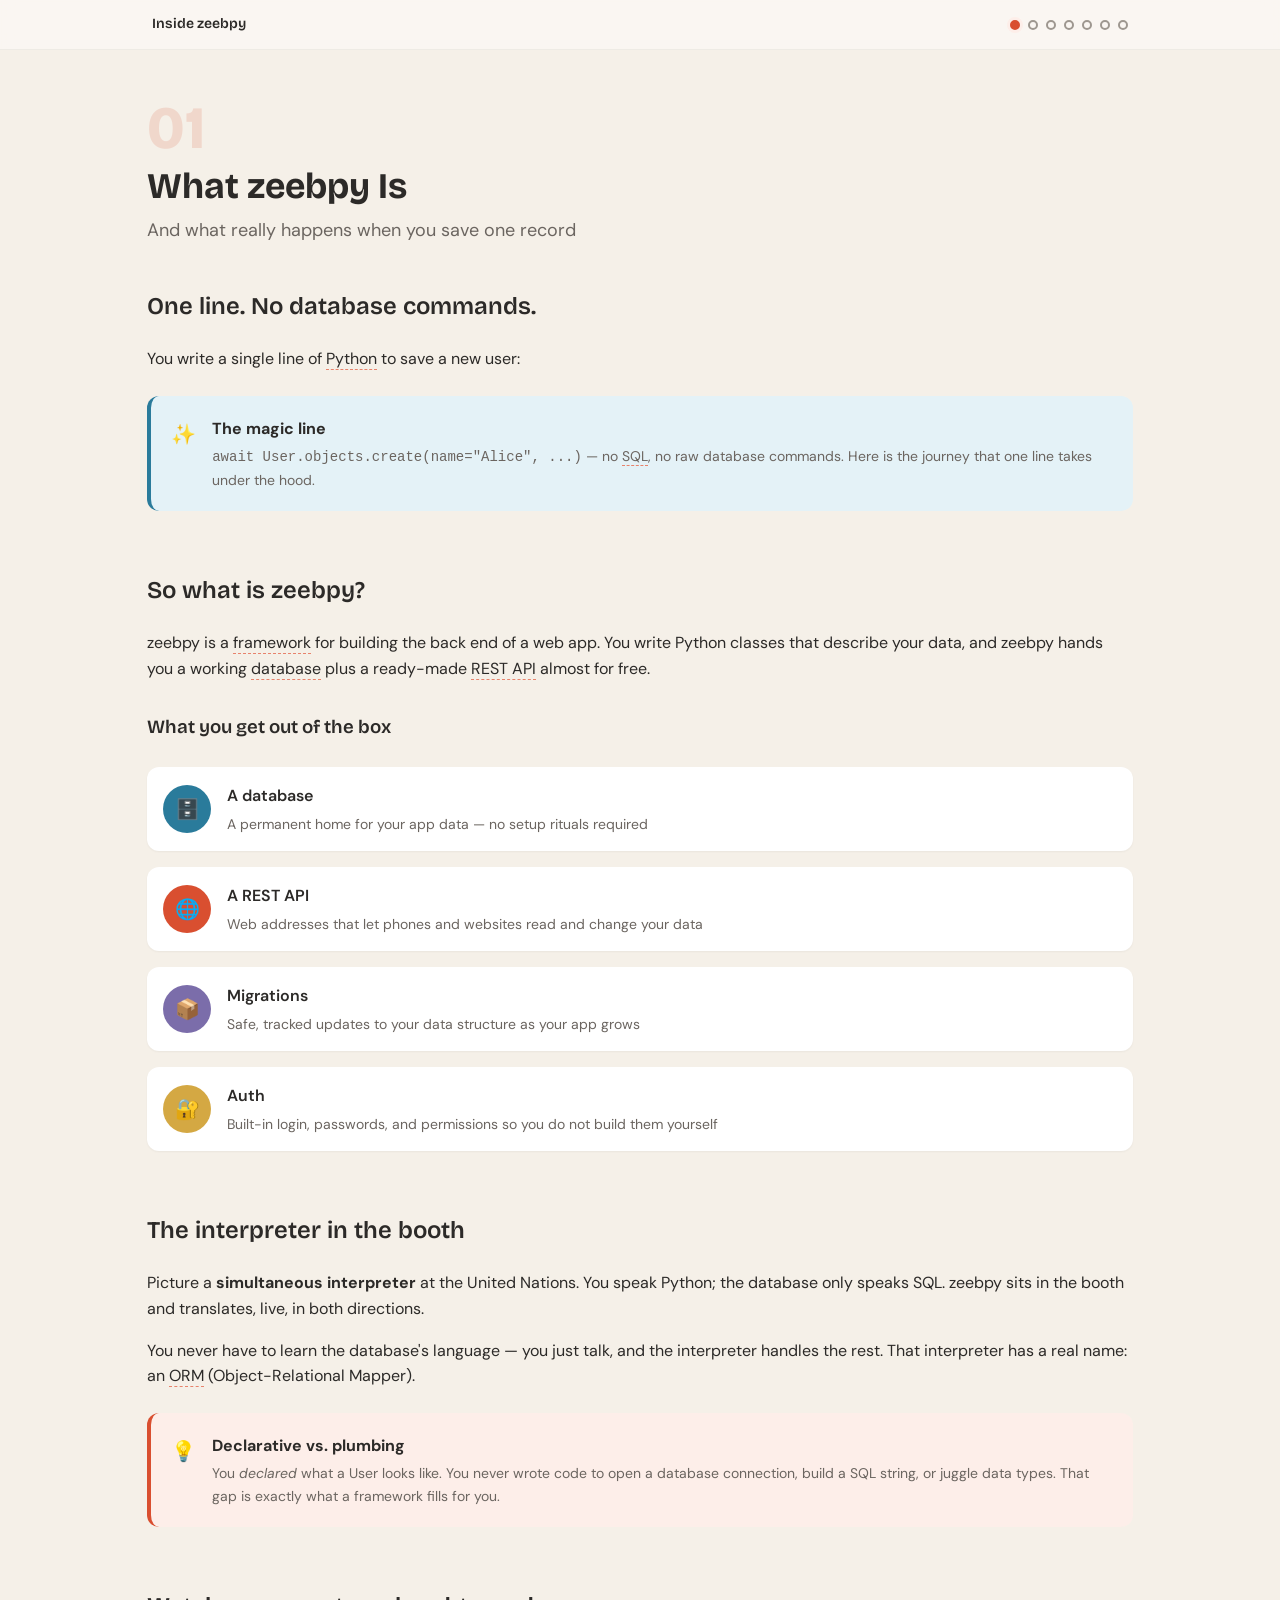
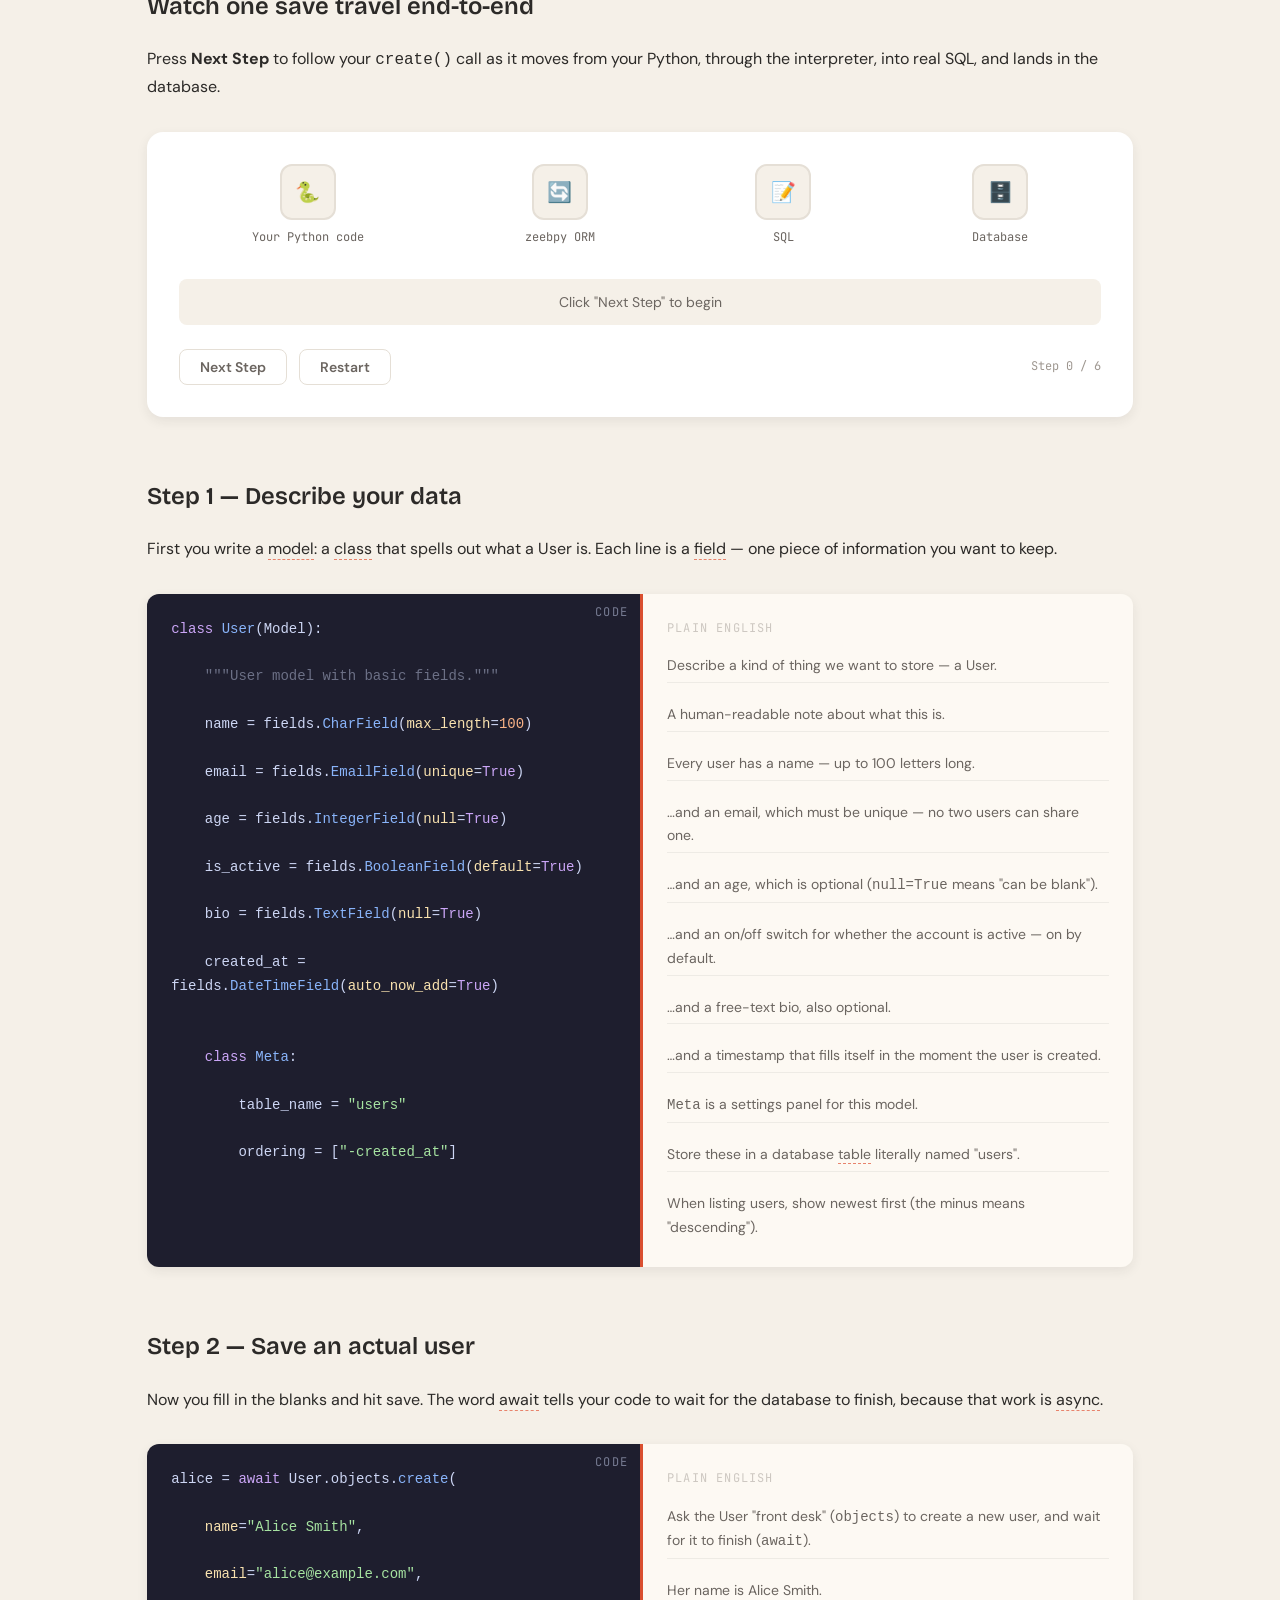
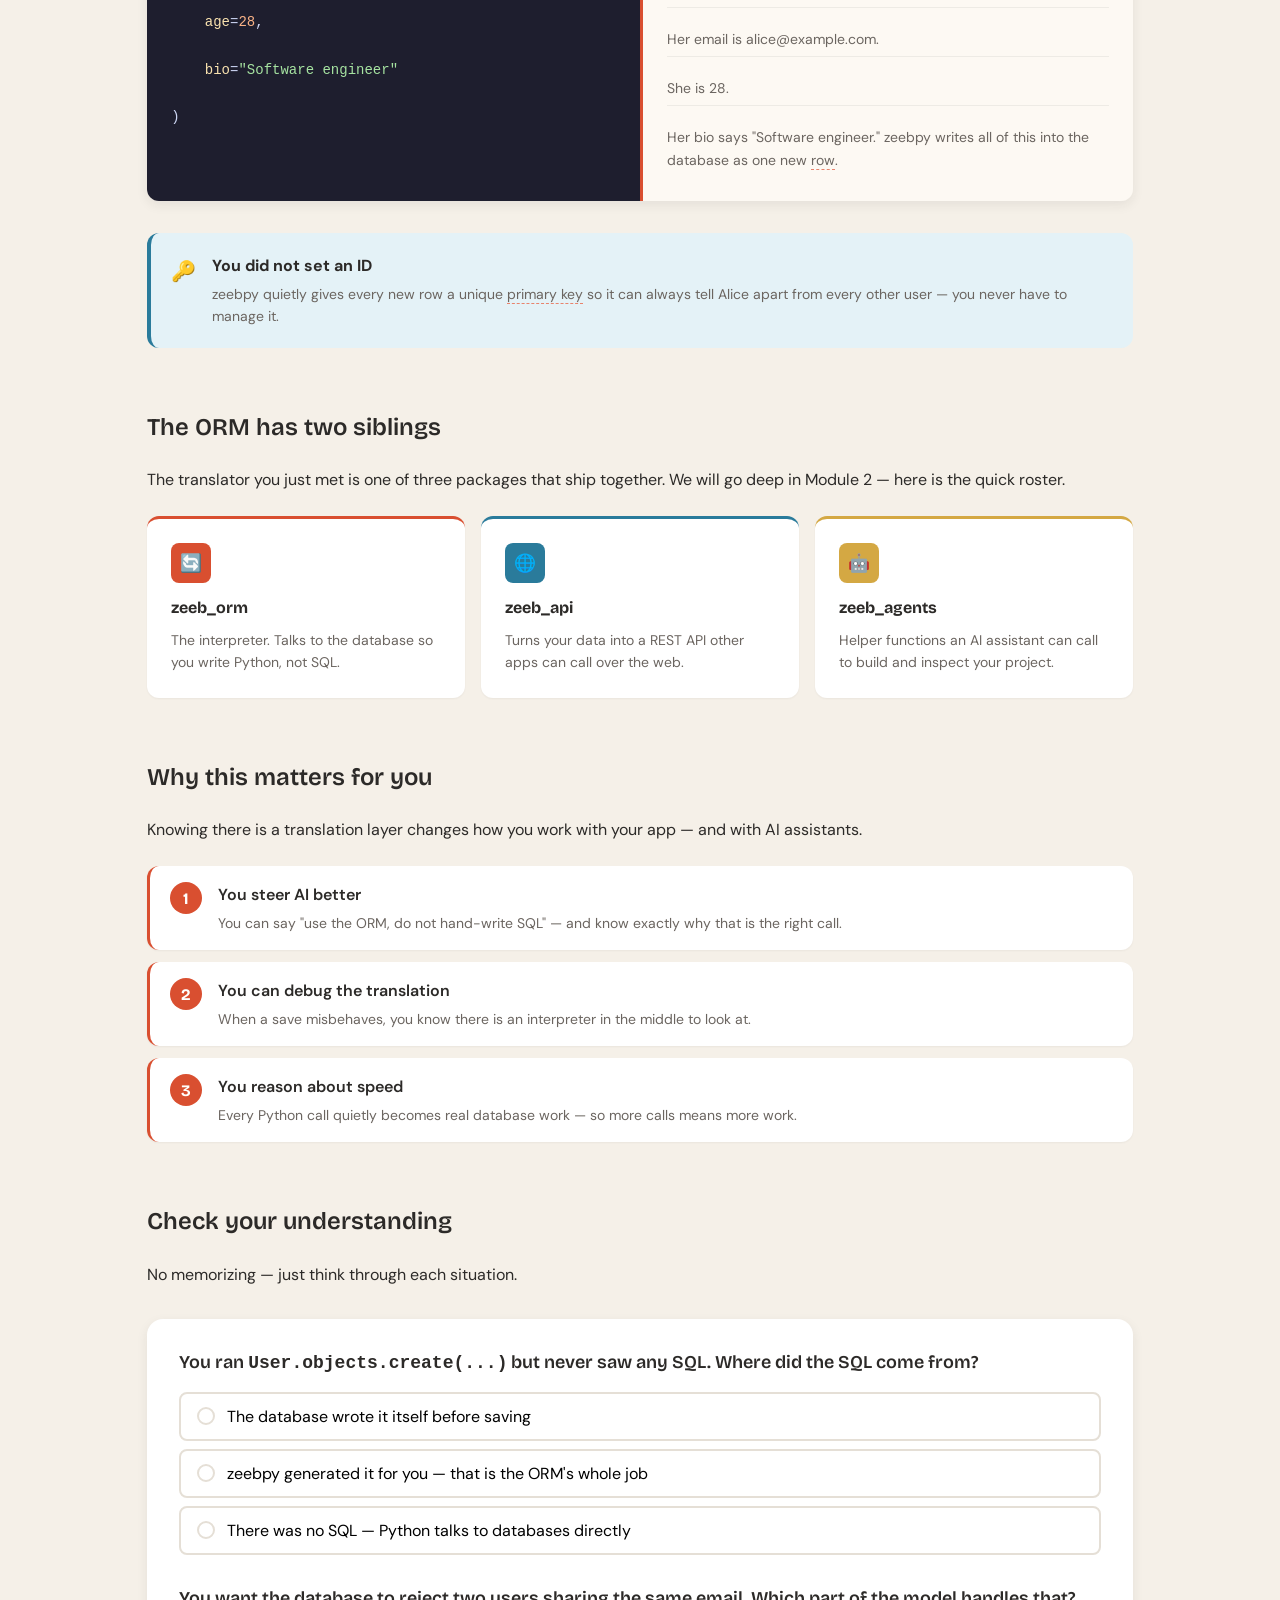
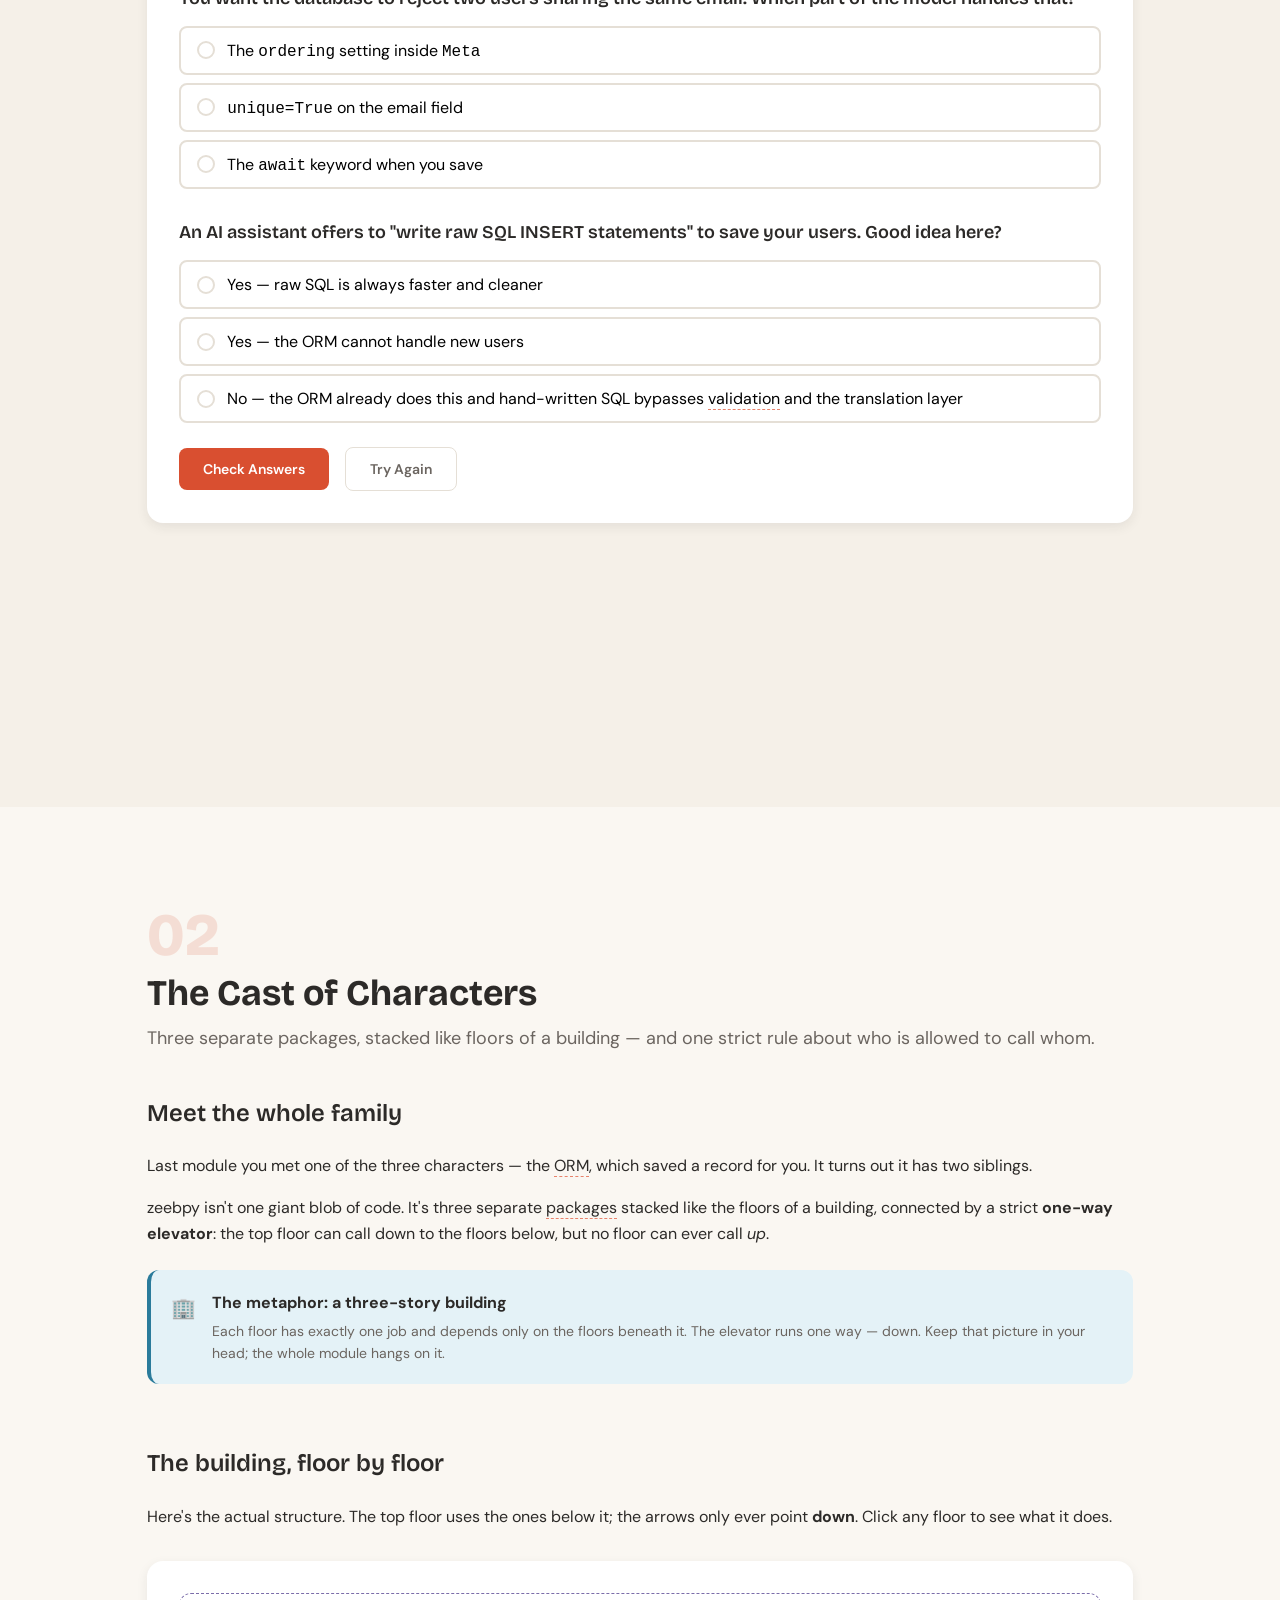
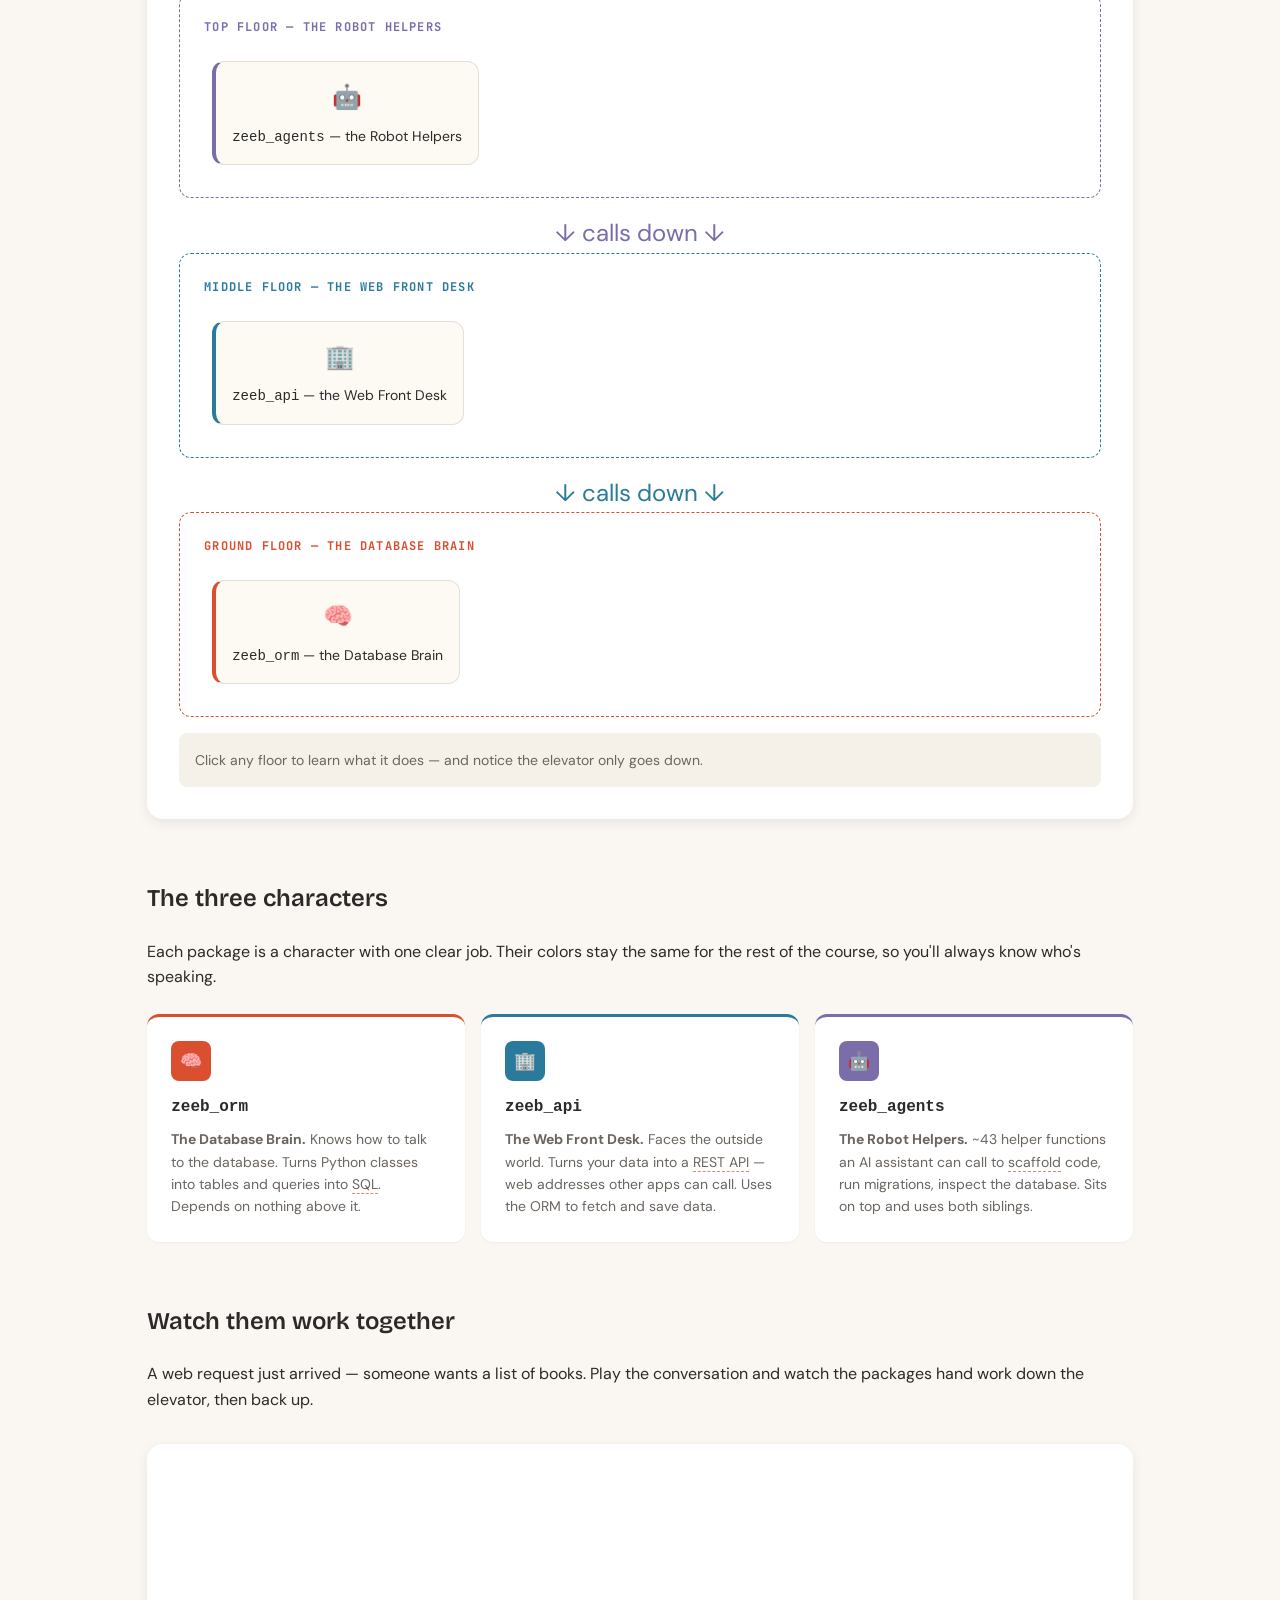
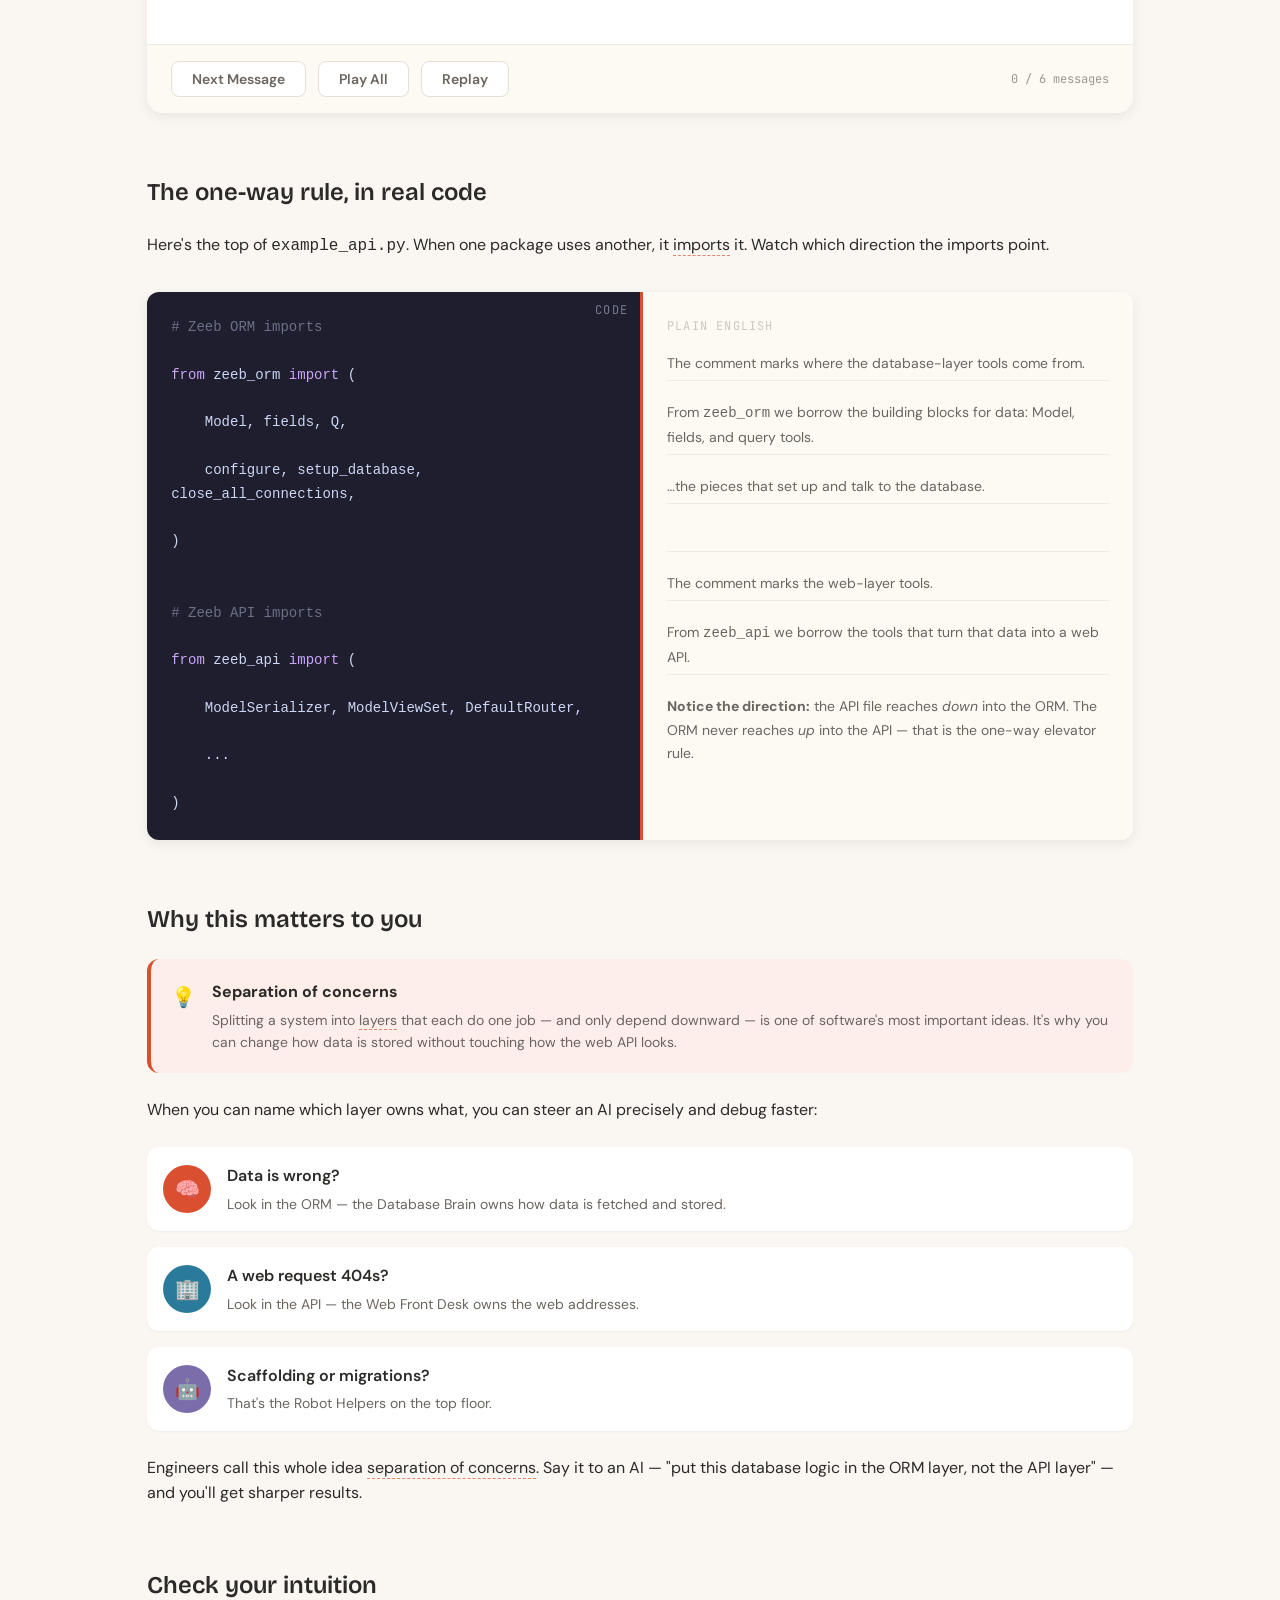
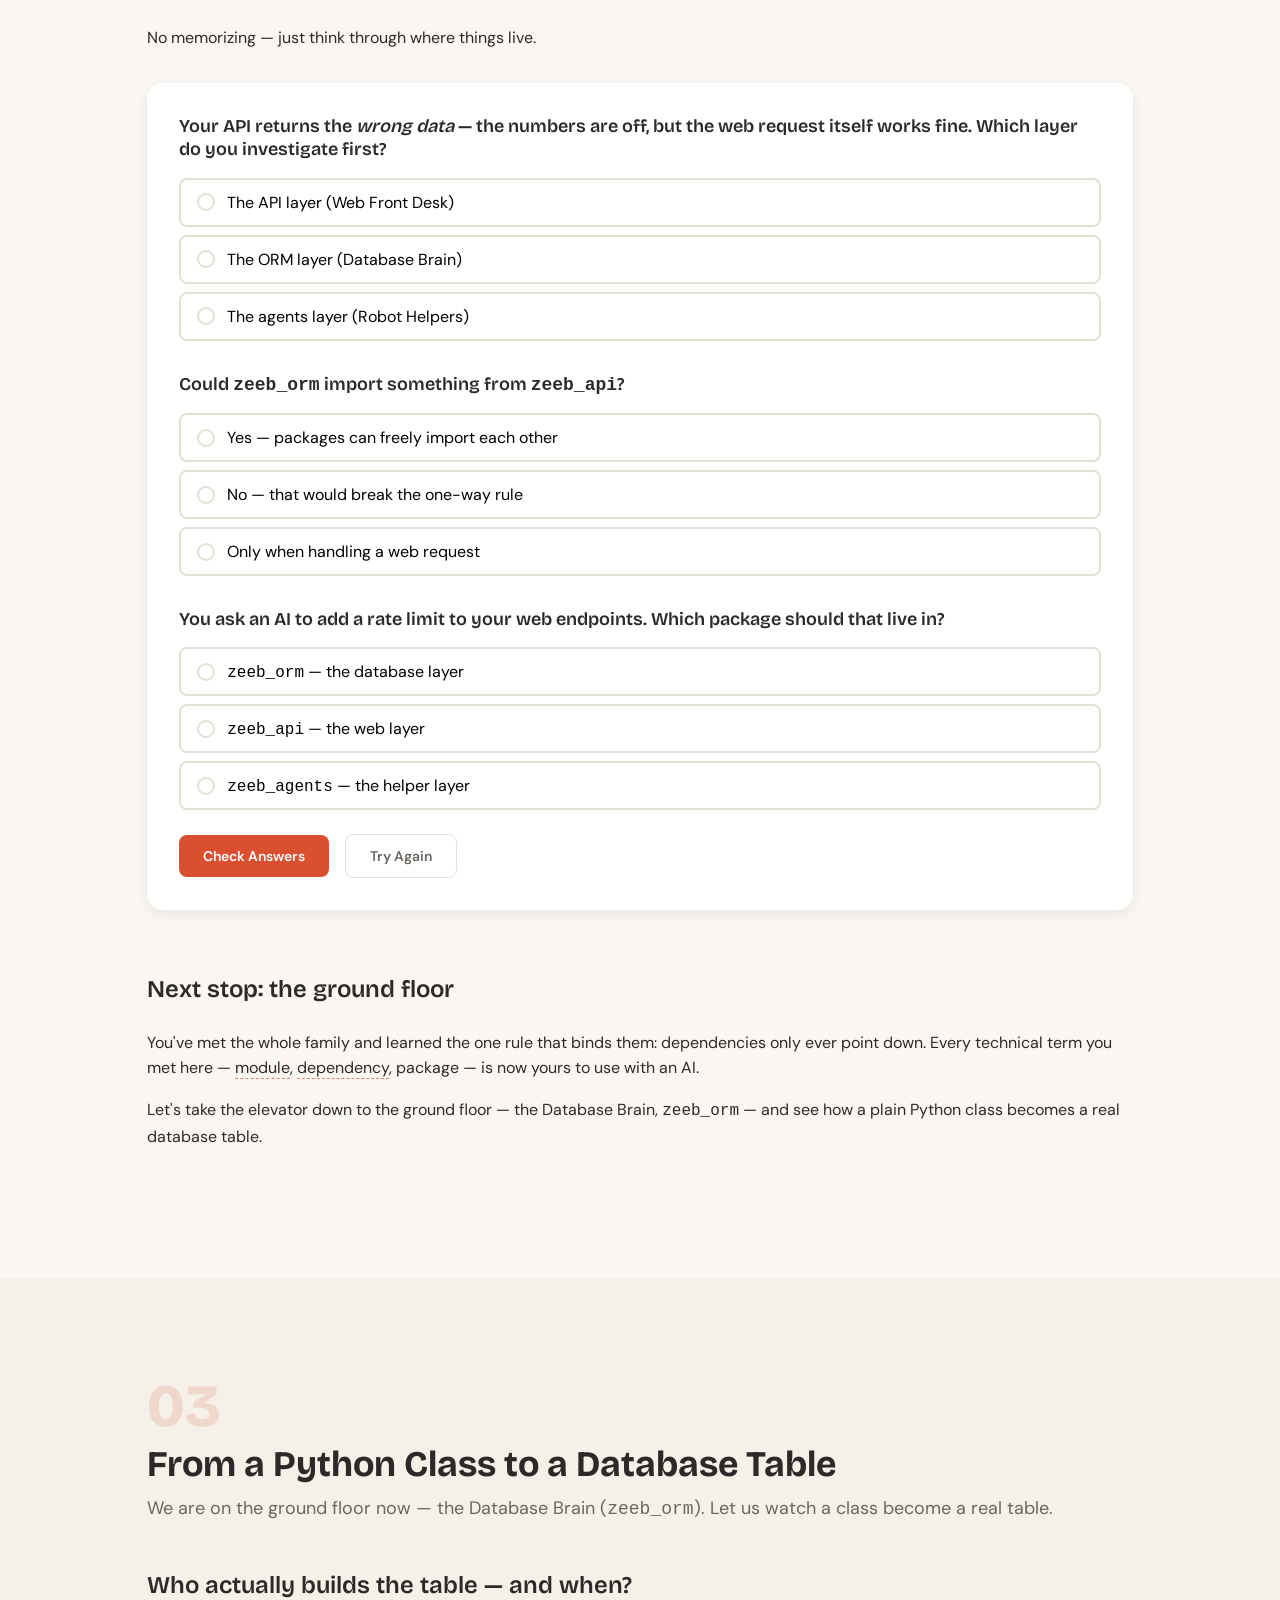
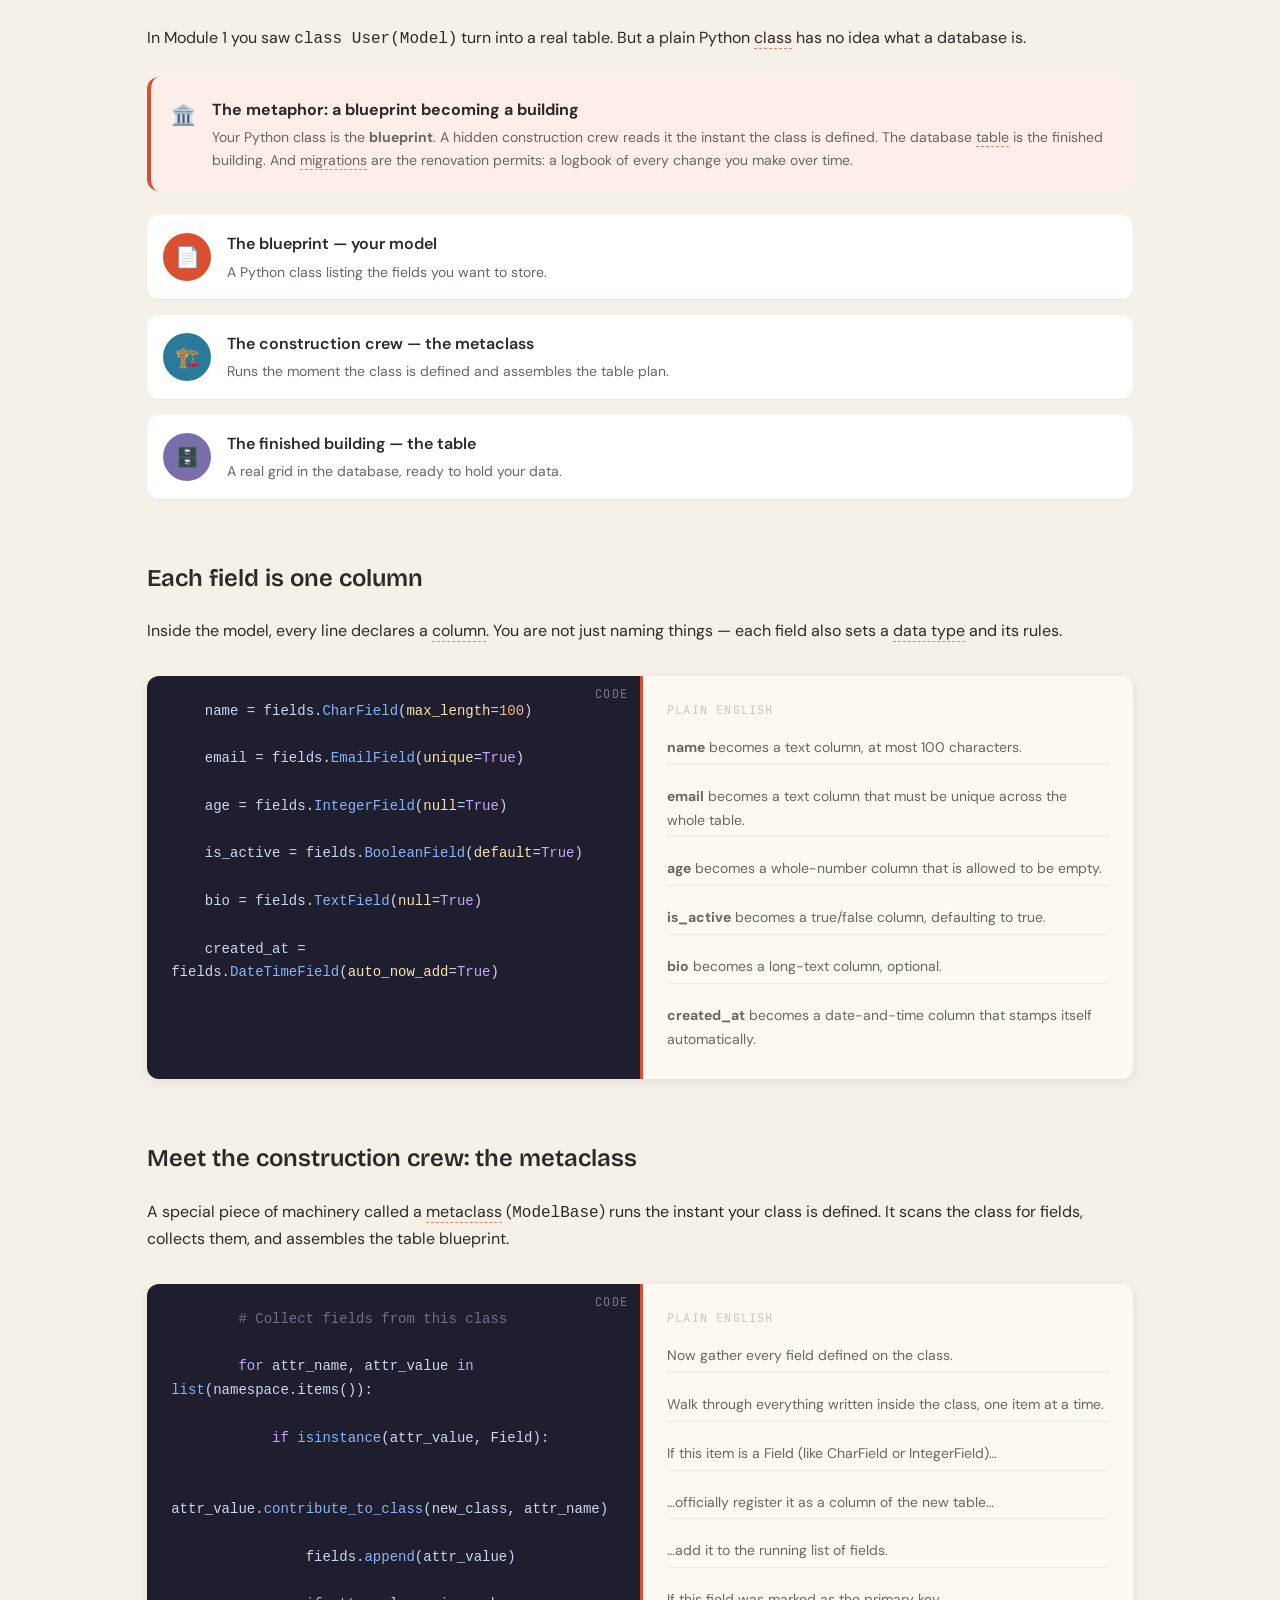
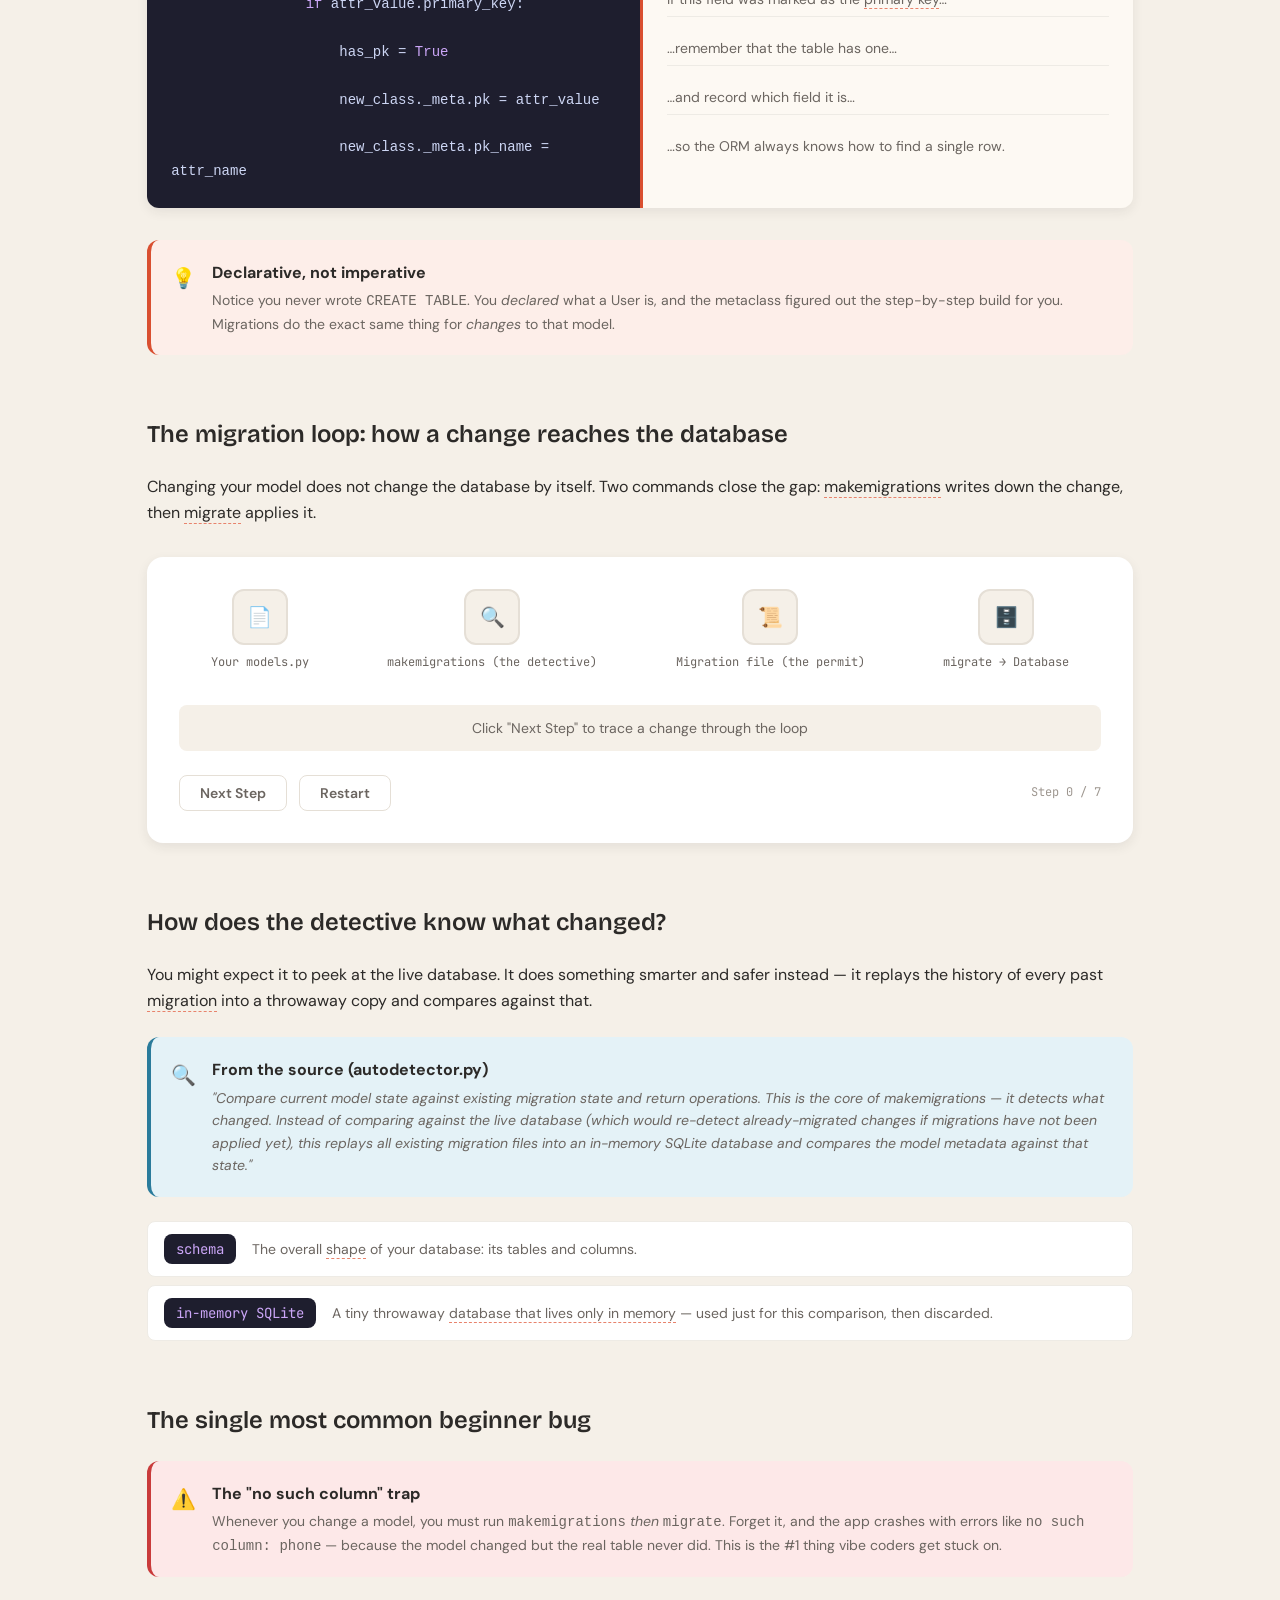
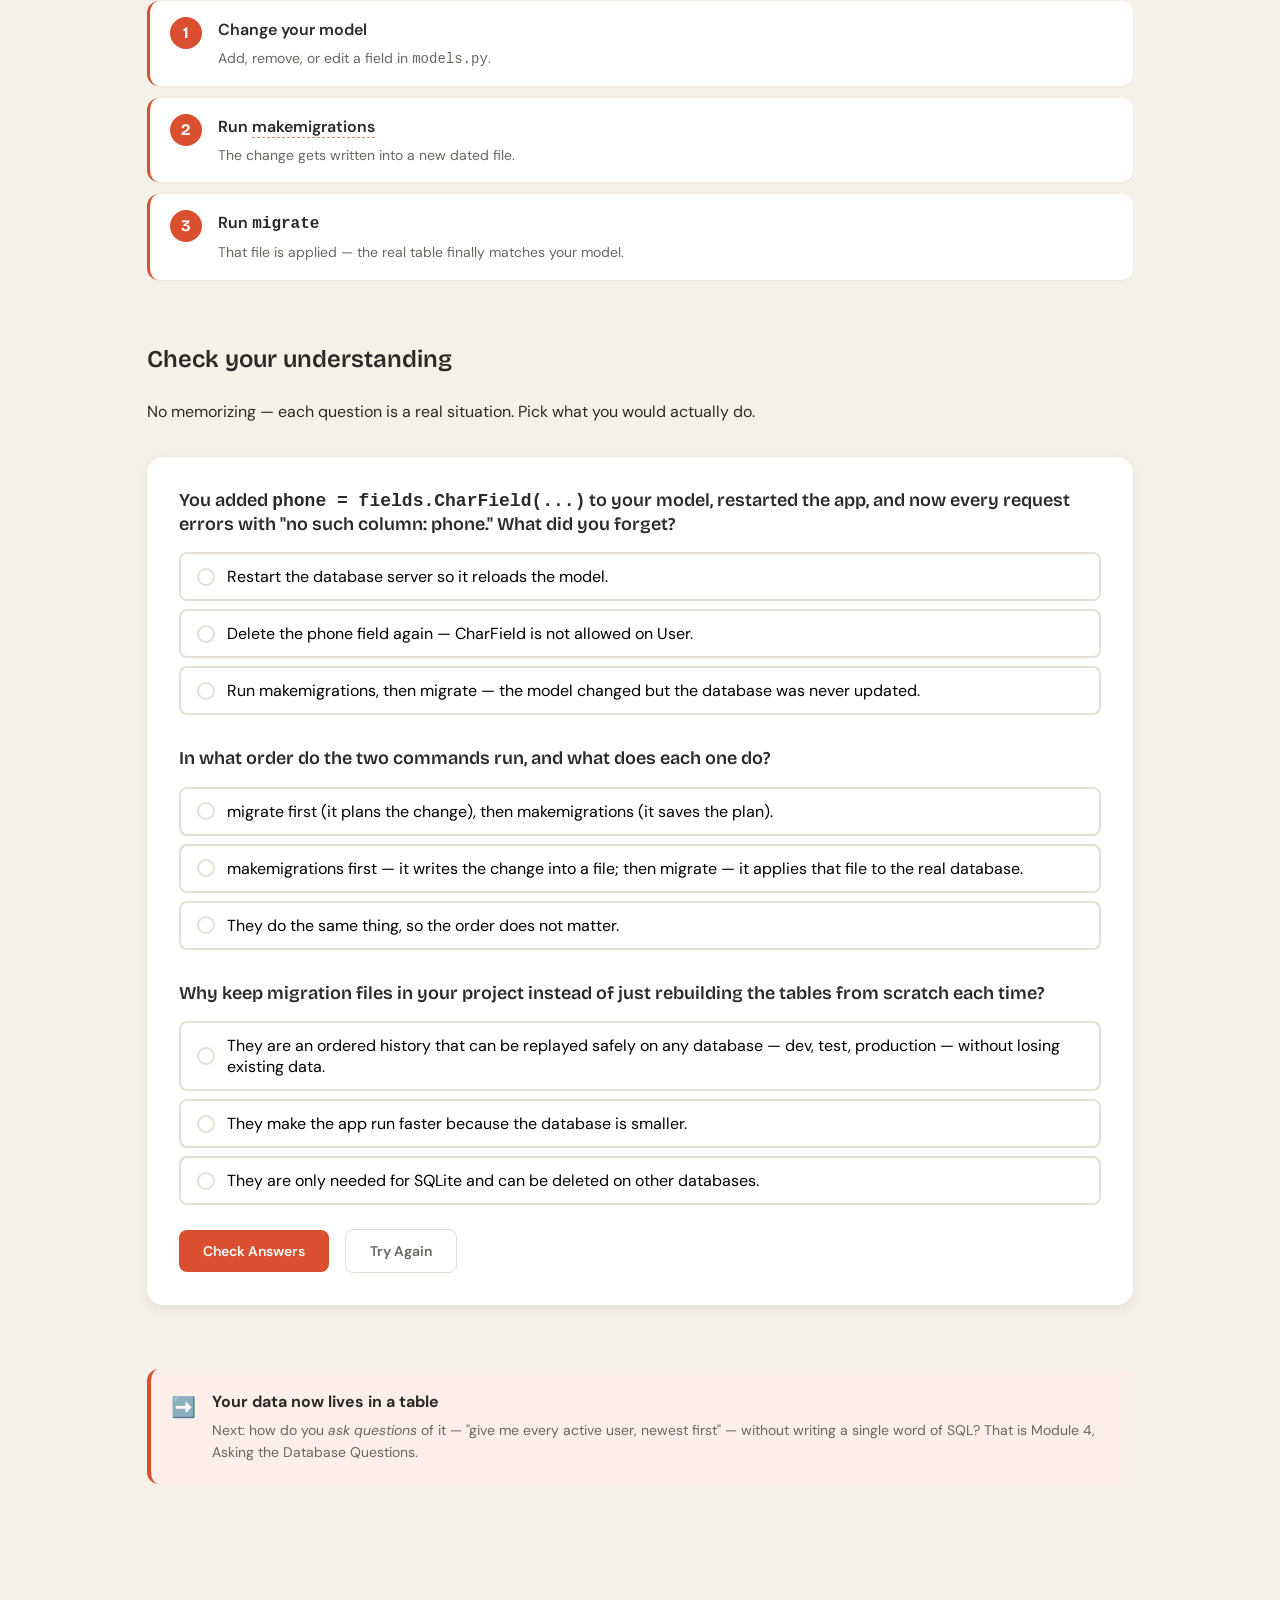
==== commit 7d5558d2: "chore: normalise line endings to CRLF across the tree Every file here differed only by line endings " ====
--- a/zeebpy-course/index.html
+++ b/zeebpy-course/index.html
@@ -1,2649 +1,2649 @@
-<!DOCTYPE html>
-<html lang="en">
-<head>
-  <meta charset="UTF-8">
-  <meta name="viewport" content="width=device-width, initial-scale=1.0">
-  <title>Inside zeebpy — How a Web Framework Works</title>
-
-  <!-- Google Fonts: Bricolage Grotesque · DM Sans · JetBrains Mono -->
-  <link rel="preconnect" href="https://fonts.googleapis.com">
-  <link rel="preconnect" href="https://fonts.gstatic.com" crossorigin>
-  <link href="https://fonts.googleapis.com/css2?family=Bricolage+Grotesque:opsz,wght@12..96,400;12..96,600;12..96,700;12..96,800&family=DM+Sans:ital,opsz,wght@0,9..40,300;0,9..40,400;0,9..40,500;0,9..40,600;0,9..40,700;1,9..40,400;1,9..40,500&family=JetBrains+Mono:wght@400;500;600&display=swap" rel="stylesheet">
-
-  <link rel="stylesheet" href="styles.css">
-
-  <!--
-    CUSTOMIZE PER COURSE — change only the three accent variables below.
-    Options:
-      vermillion  #D94F30 / #C4432A / #FDEEE9 / #E8836C  (default)
-      coral       #E06B56 / #C85A47 / #FDECEA / #E89585
-      teal        #2A7B9B / #1F6280 / #E4F2F7 / #5A9DB8
-      amber       #D4A843 / #BF9530 / #FDF5E0 / #E0C070
-      forest      #2D8B55 / #226B41 / #E8F5EE / #5AAD7A
-  -->
-  <style>
-    :root {
-      --color-accent:       #D94F30;
-      --color-accent-hover: #C4432A;
-      --color-accent-light: #FDEEE9;
-      --color-accent-muted: #E8836C;
-    }
-  </style>
-
-  <script src="main.js" defer></script>
-</head>
-<body>
-
-  <nav class="nav" id="nav">
-    <div class="progress-bar" id="progress-bar" role="progressbar" aria-valuenow="0" aria-valuemin="0" aria-valuemax="100"></div>
-    <div class="nav-inner">
-      <span class="nav-title">Inside zeebpy</span>
-      <div class="nav-dots" id="nav-dots" role="tablist">
-        <button class="nav-dot" data-target="module-1" data-tooltip="What zeebpy Is" role="tab" aria-label="Module 1: What zeebpy Is"></button>
-        <button class="nav-dot" data-target="module-2" data-tooltip="The Three Packages" role="tab" aria-label="Module 2: The Three Packages"></button>
-        <button class="nav-dot" data-target="module-3" data-tooltip="Class to Table" role="tab" aria-label="Module 3: From Class to Table"></button>
-        <button class="nav-dot" data-target="module-4" data-tooltip="Querying the Data" role="tab" aria-label="Module 4: Querying the Data"></button>
-        <button class="nav-dot" data-target="module-5" data-tooltip="Data to the Web" role="tab" aria-label="Module 5: From Data to the Web"></button>
-        <button class="nav-dot" data-target="module-6" data-tooltip="Guarding the Door" role="tab" aria-label="Module 6: Guarding the Door"></button>
-        <button class="nav-dot" data-target="module-7" data-tooltip="The Agent Layer" role="tab" aria-label="Module 7: The Agent Layer"></button>
-      </div>
-    </div>
-  </nav>
-
-  <main id="main">
-    <!-- modules/*.html content is assembled here by build.sh -->
-<section class="module" id="module-1" style="background: var(--color-bg-warm)">
-  <div class="module-content">
-    <header class="module-header animate-in">
-      <span class="module-number">01</span>
-      <h1 class="module-title">What zeebpy Is</h1>
-      <p class="module-subtitle">And what really happens when you save one record</p>
-    </header>
-
-    <div class="module-body">
-
-      <!-- SCREEN 1: The hook -->
-      <section class="screen animate-in">
-        <h2 class="screen-heading">One line. No database commands.</h2>
-        <p>You write a single line of <span class="term" data-definition="A popular, beginner-friendly programming language. zeebpy is written in Python, and you describe your app to it using Python.">Python</span> to save a new user:</p>
-        <div class="callout callout-info">
-          <div class="callout-icon">✨</div>
-          <div class="callout-content">
-            <strong class="callout-title">The magic line</strong>
-            <p><code>await User.objects.create(name="Alice", ...)</code> — no <span class="term" data-definition="SQL (Structured Query Language) is the language databases speak. It looks like: INSERT INTO users VALUES (...). zeebpy writes it for you so you never have to.">SQL</span>, no raw database commands. Here is the journey that one line takes under the hood.</p>
-          </div>
-        </div>
-      </section>
-
-      <!-- SCREEN 2: What zeebpy is (product intro) -->
-      <section class="screen animate-in">
-        <h2 class="screen-heading">So what is zeebpy?</h2>
-        <p>zeebpy is a <span class="term" data-definition="A framework is a big pre-built toolkit that handles the repetitive plumbing of building software, so you only write the parts unique to your app. Think of it as a house with the wiring and pipes already installed.">framework</span> for building the back end of a web app. You write Python classes that describe your data, and zeebpy hands you a working <span class="term" data-definition="A database is an organized store where your app keeps information permanently — user accounts, posts, orders. It survives even when the app restarts.">database</span> plus a ready-made <span class="term" data-definition="A REST API is a web address other programs can call to read or change your data — like a public service counter for your app that phones and websites talk to.">REST API</span> almost for free.</p>
-
-        <h3 style="font-family: var(--font-display); font-weight: 600; margin-top: var(--space-8);">What you get out of the box</h3>
-        <div class="icon-rows stagger-children">
-          <div class="icon-row animate-in">
-            <div class="icon-circle" style="background: var(--color-actor-2)">🗄️</div>
-            <div>
-              <strong>A database</strong>
-              <p>A permanent home for your app data — no setup rituals required</p>
-            </div>
-          </div>
-          <div class="icon-row animate-in">
-            <div class="icon-circle" style="background: var(--color-actor-1)">🌐</div>
-            <div>
-              <strong>A REST API</strong>
-              <p>Web addresses that let phones and websites read and change your data</p>
-            </div>
-          </div>
-          <div class="icon-row animate-in">
-            <div class="icon-circle" style="background: var(--color-actor-3)">📦</div>
-            <div>
-              <strong>Migrations</strong>
-              <p>Safe, tracked updates to your data structure as your app grows</p>
-            </div>
-          </div>
-          <div class="icon-row animate-in">
-            <div class="icon-circle" style="background: var(--color-actor-4)">🔐</div>
-            <div>
-              <strong>Auth</strong>
-              <p>Built-in login, passwords, and permissions so you do not build them yourself</p>
-            </div>
-          </div>
-        </div>
-      </section>
-
-      <!-- SCREEN 3: The metaphor -->
-      <section class="screen animate-in">
-        <h2 class="screen-heading">The interpreter in the booth</h2>
-        <p>Picture a <strong>simultaneous interpreter</strong> at the United Nations. You speak Python; the database only speaks SQL. zeebpy sits in the booth and translates, live, in both directions.</p>
-        <p>You never have to learn the database's language — you just talk, and the interpreter handles the rest. That interpreter has a real name: an <span class="term" data-definition="ORM stands for Object-Relational Mapper. It is the translator that turns your Python objects into database rows and back again, so you write Python instead of SQL.">ORM</span> (Object-Relational Mapper).</p>
-        <div class="callout callout-accent">
-          <div class="callout-icon">💡</div>
-          <div class="callout-content">
-            <strong class="callout-title">Declarative vs. plumbing</strong>
-            <p>You <em>declared</em> what a User looks like. You never wrote code to open a database connection, build a SQL string, or juggle data types. That gap is exactly what a framework fills for you.</p>
-          </div>
-        </div>
-      </section>
-
-      <!-- SCREEN 4: The hero flow animation -->
-      <section class="screen animate-in">
-        <h2 class="screen-heading">Watch one save travel end-to-end</h2>
-        <p>Press <strong>Next Step</strong> to follow your <code>create()</code> call as it moves from your Python, through the interpreter, into real SQL, and lands in the database.</p>
-
-        <div class="flow-animation" data-steps='[
-          {"highlight":"flow-actor-1","label":"You call User.objects.create(name=Alice)"},
-          {"highlight":"flow-actor-1","label":"Your Python code hands the request to the ORM","packet":true,"from":"actor-1","to":"actor-2"},
-          {"highlight":"flow-actor-2","label":"The ORM looks up the table blueprint it built for User"},
-          {"highlight":"flow-actor-2","label":"It translates your Python into a SQL command","packet":true,"from":"actor-2","to":"actor-3"},
-          {"highlight":"flow-actor-3","label":"INSERT INTO users (name, email, age) VALUES (Alice, ...)","packet":true,"from":"actor-3","to":"actor-4"},
-          {"highlight":"flow-actor-4","label":"The database saves a new row and hands back the fresh record"}
-        ]'>
-          <div class="flow-actors">
-            <div class="flow-actor" id="flow-actor-1">
-              <div class="flow-actor-icon">🐍</div>
-              <span>Your Python code</span>
-            </div>
-            <div class="flow-actor" id="flow-actor-2">
-              <div class="flow-actor-icon">🔄</div>
-              <span>zeebpy ORM</span>
-            </div>
-            <div class="flow-actor" id="flow-actor-3">
-              <div class="flow-actor-icon">📝</div>
-              <span>SQL</span>
-            </div>
-            <div class="flow-actor" id="flow-actor-4">
-              <div class="flow-actor-icon">🗄️</div>
-              <span>Database</span>
-            </div>
-          </div>
-
-          <div class="flow-packet" id="flow-packet"></div>
-
-          <div class="flow-step-label" id="flow-label">Click "Next Step" to begin</div>
-
-          <div class="flow-controls">
-            <button class="btn flow-next-btn">Next Step</button>
-            <button class="btn flow-reset-btn">Restart</button>
-            <span class="flow-progress"></span>
-          </div>
-        </div>
-      </section>
-
-      <!-- SCREEN 5: Translation A — defining a model -->
-      <section class="screen animate-in">
-        <h2 class="screen-heading">Step 1 — Describe your data</h2>
-        <p>First you write a <span class="term" data-definition="A model is a Python class that describes one kind of thing your app stores — like a User or a Post. It is the blueprint the database table is built from.">model</span>: a <span class="term" data-definition="A class is a reusable template in code. Here it defines the shape of a User — what pieces of information every user has.">class</span> that spells out what a User is. Each line is a <span class="term" data-definition="A field is one piece of information a model stores — like name, email, or age. Each field becomes a column in the database table.">field</span> — one piece of information you want to keep.</p>
-
-        <div class="translation-block animate-in">
-          <div class="translation-code">
-            <span class="translation-label">CODE</span>
-            <pre><code><span class="code-line"><span class="code-keyword">class</span> <span class="code-function">User</span>(Model):</span>
-<span class="code-line">    <span class="code-comment">"""User model with basic fields."""</span></span>
-<span class="code-line">    name = fields.<span class="code-function">CharField</span>(<span class="code-property">max_length</span>=<span class="code-number">100</span>)</span>
-<span class="code-line">    email = fields.<span class="code-function">EmailField</span>(<span class="code-property">unique</span>=<span class="code-keyword">True</span>)</span>
-<span class="code-line">    age = fields.<span class="code-function">IntegerField</span>(<span class="code-property">null</span>=<span class="code-keyword">True</span>)</span>
-<span class="code-line">    is_active = fields.<span class="code-function">BooleanField</span>(<span class="code-property">default</span>=<span class="code-keyword">True</span>)</span>
-<span class="code-line">    bio = fields.<span class="code-function">TextField</span>(<span class="code-property">null</span>=<span class="code-keyword">True</span>)</span>
-<span class="code-line">    created_at = fields.<span class="code-function">DateTimeField</span>(<span class="code-property">auto_now_add</span>=<span class="code-keyword">True</span>)</span>
-<span class="code-line"></span>
-<span class="code-line">    <span class="code-keyword">class</span> <span class="code-function">Meta</span>:</span>
-<span class="code-line">        table_name = <span class="code-string">"users"</span></span>
-<span class="code-line">        ordering = [<span class="code-string">"-created_at"</span>]</span></code></pre>
-          </div>
-          <div class="translation-english">
-            <span class="translation-label">PLAIN ENGLISH</span>
-            <div class="translation-lines">
-              <p class="tl">Describe a kind of thing we want to store — a User.</p>
-              <p class="tl">A human-readable note about what this is.</p>
-              <p class="tl">Every user has a name — up to 100 letters long.</p>
-              <p class="tl">…and an email, which must be unique — no two users can share one.</p>
-              <p class="tl">…and an age, which is optional (<code>null=True</code> means "can be blank").</p>
-              <p class="tl">…and an on/off switch for whether the account is active — on by default.</p>
-              <p class="tl">…and a free-text bio, also optional.</p>
-              <p class="tl">…and a timestamp that fills itself in the moment the user is created.</p>
-              <p class="tl"><code>Meta</code> is a settings panel for this model.</p>
-              <p class="tl">Store these in a database <span class="term" data-definition="A table is a grid inside the database, like a spreadsheet. Each column is a field; each row is one record. This model becomes a table literally named users.">table</span> literally named "users".</p>
-              <p class="tl">When listing users, show newest first (the minus means "descending").</p>
-            </div>
-          </div>
-        </div>
-      </section>
-
-      <!-- SCREEN 6: Translation B — creating a record -->
-      <section class="screen animate-in">
-        <h2 class="screen-heading">Step 2 — Save an actual user</h2>
-        <p>Now you fill in the blanks and hit save. The word <span class="term" data-definition="await pauses your code just long enough to let a slow task — like talking to a database — finish, without freezing everything else. It is how async code waits politely.">await</span> tells your code to wait for the database to finish, because that work is <span class="term" data-definition="Async (asynchronous) means the program can start a slow task and keep doing other useful work while it waits, instead of sitting idle. zeebpy is async-first.">async</span>.</p>
-
-        <div class="translation-block animate-in">
-          <div class="translation-code">
-            <span class="translation-label">CODE</span>
-            <pre><code><span class="code-line">alice = <span class="code-keyword">await</span> User.objects.<span class="code-function">create</span>(</span>
-<span class="code-line">    <span class="code-property">name</span>=<span class="code-string">"Alice Smith"</span>,</span>
-<span class="code-line">    <span class="code-property">email</span>=<span class="code-string">"alice@example.com"</span>,</span>
-<span class="code-line">    <span class="code-property">age</span>=<span class="code-number">28</span>,</span>
-<span class="code-line">    <span class="code-property">bio</span>=<span class="code-string">"Software engineer"</span></span>
-<span class="code-line">)</span></code></pre>
-          </div>
-          <div class="translation-english">
-            <span class="translation-label">PLAIN ENGLISH</span>
-            <div class="translation-lines">
-              <p class="tl">Ask the User "front desk" (<code>objects</code>) to create a new user, and wait for it to finish (<code>await</code>).</p>
-              <p class="tl">Her name is Alice Smith.</p>
-              <p class="tl">Her email is alice@example.com.</p>
-              <p class="tl">She is 28.</p>
-              <p class="tl">Her bio says "Software engineer." zeebpy writes all of this into the database as one new <span class="term" data-definition="A row is a single record in a table — one complete entry. Saving Alice creates one row in the users table.">row</span>.</p>
-            </div>
-          </div>
-        </div>
-
-        <div class="callout callout-info">
-          <div class="callout-icon">🔑</div>
-          <div class="callout-content">
-            <strong class="callout-title">You did not set an ID</strong>
-            <p>zeebpy quietly gives every new row a unique <span class="term" data-definition="A primary key is the unique ID that labels each row in a table, so the database can always tell one record from another. zeebpy adds one automatically.">primary key</span> so it can always tell Alice apart from every other user — you never have to manage it.</p>
-          </div>
-        </div>
-      </section>
-
-      <!-- SCREEN 7: The three packages teaser -->
-      <section class="screen animate-in">
-        <h2 class="screen-heading">The ORM has two siblings</h2>
-        <p>The translator you just met is one of three packages that ship together. We will go deep in Module 2 — here is the quick roster.</p>
-        <div class="pattern-cards stagger-children">
-          <div class="pattern-card animate-in" style="border-top: 3px solid var(--color-actor-1)">
-            <div class="pattern-icon" style="background: var(--color-actor-1)">🔄</div>
-            <h4 class="pattern-title">zeeb_orm</h4>
-            <p class="pattern-desc">The interpreter. Talks to the database so you write Python, not SQL.</p>
-          </div>
-          <div class="pattern-card animate-in" style="border-top: 3px solid var(--color-actor-2)">
-            <div class="pattern-icon" style="background: var(--color-actor-2)">🌐</div>
-            <h4 class="pattern-title">zeeb_api</h4>
-            <p class="pattern-desc">Turns your data into a REST API other apps can call over the web.</p>
-          </div>
-          <div class="pattern-card animate-in" style="border-top: 3px solid var(--color-actor-4)">
-            <div class="pattern-icon" style="background: var(--color-actor-4)">🤖</div>
-            <h4 class="pattern-title">zeeb_agents</h4>
-            <p class="pattern-desc">Helper functions an AI assistant can call to build and inspect your project.</p>
-          </div>
-        </div>
-      </section>
-
-      <!-- SCREEN 8: Why care -->
-      <section class="screen animate-in">
-        <h2 class="screen-heading">Why this matters for you</h2>
-        <p>Knowing there is a translation layer changes how you work with your app — and with AI assistants.</p>
-        <div class="step-cards stagger-children">
-          <div class="step-card animate-in">
-            <div class="step-num">1</div>
-            <div class="step-body">
-              <strong>You steer AI better</strong>
-              <p>You can say "use the ORM, do not hand-write SQL" — and know exactly why that is the right call.</p>
-            </div>
-          </div>
-          <div class="step-card animate-in">
-            <div class="step-num">2</div>
-            <div class="step-body">
-              <strong>You can debug the translation</strong>
-              <p>When a save misbehaves, you know there is an interpreter in the middle to look at.</p>
-            </div>
-          </div>
-          <div class="step-card animate-in">
-            <div class="step-num">3</div>
-            <div class="step-body">
-              <strong>You reason about speed</strong>
-              <p>Every Python call quietly becomes real database work — so more calls means more work.</p>
-            </div>
-          </div>
-        </div>
-      </section>
-
-      <!-- SCREEN 9: Quiz -->
-      <section class="screen animate-in">
-        <h2 class="screen-heading">Check your understanding</h2>
-        <p>No memorizing — just think through each situation.</p>
-
-        <div class="quiz-container" id="quiz-module1">
-          <div class="quiz-question-block"
-               data-correct="opt-b"
-               data-explanation-right="Exactly. Generating the SQL is the ORM&apos;s entire job — you described the User in Python, and the translator turned your create() call into an INSERT statement for you."
-               data-explanation-wrong="Not quite. You never wrote any SQL, and the database only runs SQL it is handed. Think about who sits in the middle translating Python into SQL.">
-            <h3 class="quiz-question">You ran <code>User.objects.create(...)</code> but never saw any SQL. Where did the SQL come from?</h3>
-            <div class="quiz-options">
-              <button class="quiz-option" data-value="opt-a" onclick="selectOption(this)">
-                <div class="quiz-option-radio"></div>
-                <span>The database wrote it itself before saving</span>
-              </button>
-              <button class="quiz-option" data-value="opt-b" onclick="selectOption(this)">
-                <div class="quiz-option-radio"></div>
-                <span>zeebpy generated it for you — that is the ORM's whole job</span>
-              </button>
-              <button class="quiz-option" data-value="opt-c" onclick="selectOption(this)">
-                <div class="quiz-option-radio"></div>
-                <span>There was no SQL — Python talks to databases directly</span>
-              </button>
-            </div>
-            <div class="quiz-feedback"></div>
-          </div>
-
-          <div class="quiz-question-block"
-               data-correct="opt-b"
-               data-explanation-right="Right. Adding unique=True to the email field tells the database to reject any second user with the same email — the rule lives right there in your model."
-               data-explanation-wrong="Not quite. This rule is declared on the field itself when you describe the model. Look back at how the email line was written.">
-            <h3 class="quiz-question">You want the database to reject two users sharing the same email. Which part of the model handles that?</h3>
-            <div class="quiz-options">
-              <button class="quiz-option" data-value="opt-a" onclick="selectOption(this)">
-                <div class="quiz-option-radio"></div>
-                <span>The <code>ordering</code> setting inside <code>Meta</code></span>
-              </button>
-              <button class="quiz-option" data-value="opt-b" onclick="selectOption(this)">
-                <div class="quiz-option-radio"></div>
-                <span><code>unique=True</code> on the email field</span>
-              </button>
-              <button class="quiz-option" data-value="opt-c" onclick="selectOption(this)">
-                <div class="quiz-option-radio"></div>
-                <span>The <code>await</code> keyword when you save</span>
-              </button>
-            </div>
-            <div class="quiz-feedback"></div>
-          </div>
-
-          <div class="quiz-question-block"
-               data-correct="opt-c"
-               data-explanation-right="Exactly. The ORM already writes safe INSERT statements and runs your model&apos;s checks (like unique emails and validation). Hand-written SQL skips all of that and bypasses the translation layer."
-               data-explanation-wrong="Reconsider. The ORM already does this job and enforces your model&apos;s rules along the way. Writing raw SQL by hand would skip those safeguards.">
-            <h3 class="quiz-question">An AI assistant offers to "write raw SQL INSERT statements" to save your users. Good idea here?</h3>
-            <div class="quiz-options">
-              <button class="quiz-option" data-value="opt-a" onclick="selectOption(this)">
-                <div class="quiz-option-radio"></div>
-                <span>Yes — raw SQL is always faster and cleaner</span>
-              </button>
-              <button class="quiz-option" data-value="opt-b" onclick="selectOption(this)">
-                <div class="quiz-option-radio"></div>
-                <span>Yes — the ORM cannot handle new users</span>
-              </button>
-              <button class="quiz-option" data-value="opt-c" onclick="selectOption(this)">
-                <div class="quiz-option-radio"></div>
-                <span>No — the ORM already does this and hand-written SQL bypasses <span class="term" data-definition="Validation is the automatic checking of your data before it is saved — like making sure an email is really an email. zeebpy runs these checks for you on save.">validation</span> and the translation layer</span>
-              </button>
-            </div>
-            <div class="quiz-feedback"></div>
-          </div>
-
-          <button class="quiz-check-btn" onclick="checkQuiz('quiz-module1')">Check Answers</button>
-          <button class="quiz-reset-btn" onclick="resetQuiz('quiz-module1')">Try Again</button>
-        </div>
-      </section>
-
-      <!-- SCREEN 10: Next module teaser -->
-      <section class="screen animate-in">
-        <div class="callout callout-accent">
-          <div class="callout-icon">➡️</div>
-          <div class="callout-content">
-            <strong class="callout-title">Up next: The Three Packages</strong>
-            <p>You just met the ORM in action — but it has two siblings. Let us meet the whole family.</p>
-          </div>
-        </div>
-      </section>
-
-    </div>
-  </div>
-</section>
-<section class="module" id="module-2" style="background: var(--color-bg)">
-  <div class="module-content">
-
-    <header class="module-header animate-in">
-      <span class="module-number">02</span>
-      <h1 class="module-title">The Cast of Characters</h1>
-      <p class="module-subtitle">Three separate packages, stacked like floors of a building — and one strict rule about who is allowed to call whom.</p>
-    </header>
-
-    <div class="module-body">
-
-      <!-- SCREEN 1: Hook + metaphor -->
-      <section class="screen animate-in">
-        <h2 class="screen-heading">Meet the whole family</h2>
-        <p>Last module you met one of the three characters — the <span class="term" data-definition="The ORM (Object-Relational Mapper) is the piece that talks to the database. It turns Python objects into database rows and back again — you met it saving a record in Module 1.">ORM</span>, which saved a record for you. It turns out it has two siblings.</p>
-        <p>zeebpy isn't one giant blob of code. It's three separate <span class="term" data-definition="A package is a bundle of related code shipped as one unit — like an app you install. zeebpy ships three of them together, each with its own job.">packages</span> stacked like the floors of a building, connected by a strict <strong>one-way elevator</strong>: the top floor can call down to the floors below, but no floor can ever call <em>up</em>.</p>
-
-        <div class="callout callout-info">
-          <div class="callout-icon">🏢</div>
-          <div class="callout-content">
-            <strong class="callout-title">The metaphor: a three-story building</strong>
-            <p>Each floor has exactly one job and depends only on the floors beneath it. The elevator runs one way — down. Keep that picture in your head; the whole module hangs on it.</p>
-          </div>
-        </div>
-      </section>
-
-      <!-- SCREEN 2: The hero — interactive architecture diagram -->
-      <section class="screen animate-in">
-        <h2 class="screen-heading">The building, floor by floor</h2>
-        <p>Here's the actual structure. The top floor uses the ones below it; the arrows only ever point <strong>down</strong>. Click any floor to see what it does.</p>
-
-        <div class="arch-diagram">
-
-          <div class="arch-zone arch-zone-external" style="border-color: var(--color-actor-3)">
-            <h4 class="arch-zone-label" style="color: var(--color-actor-3)">Top floor — the Robot Helpers</h4>
-            <div class="arch-component" data-desc="zeeb_agents: about 43 helper functions an AI assistant can call — to scaffold new code, run migrations, and inspect the database. It sits on top and uses BOTH siblings below it."
-                 onclick="showArchDesc(this)" style="border-left: 4px solid var(--color-actor-3)">
-              <div class="arch-icon">🤖</div>
-              <span><code>zeeb_agents</code> — the Robot Helpers</span>
-            </div>
-          </div>
-
-          <div class="arch-arrow" style="text-align:center; font-size:1.5rem; color: var(--color-actor-3)">↓ calls down ↓</div>
-
-          <div class="arch-zone arch-zone-browser" style="border-color: var(--color-actor-2)">
-            <h4 class="arch-zone-label" style="color: var(--color-actor-2)">Middle floor — the Web Front Desk</h4>
-            <div class="arch-component" data-desc="zeeb_api: the layer that faces the outside world. It turns your data into a REST API — web addresses other apps can call — and uses the ORM below it to fetch and save data. It never touches the database directly."
-                 onclick="showArchDesc(this)" style="border-left: 4px solid var(--color-actor-2)">
-              <div class="arch-icon">🏢</div>
-              <span><code>zeeb_api</code> — the Web Front Desk</span>
-            </div>
-          </div>
-
-          <div class="arch-arrow" style="text-align:center; font-size:1.5rem; color: var(--color-actor-2)">↓ calls down ↓</div>
-
-          <div class="arch-zone arch-zone-external" style="border-color: var(--color-actor-1)">
-            <h4 class="arch-zone-label" style="color: var(--color-actor-1)">Ground floor — the Database Brain</h4>
-            <div class="arch-component" data-desc="zeeb_orm: the piece that knows how to talk to the database. It turns Python classes into tables and your queries into SQL. It's the foundation — it depends on nothing above it."
-                 onclick="showArchDesc(this)" style="border-left: 4px solid var(--color-actor-1)">
-              <div class="arch-icon">🧠</div>
-              <span><code>zeeb_orm</code> — the Database Brain</span>
-            </div>
-          </div>
-
-          <div class="arch-description" id="arch-desc">Click any floor to learn what it does — and notice the elevator only goes down.</div>
-        </div>
-      </section>
-
-      <!-- SCREEN 3: The three characters as cards -->
-      <section class="screen animate-in">
-        <h2 class="screen-heading">The three characters</h2>
-        <p>Each package is a character with one clear job. Their colors stay the same for the rest of the course, so you'll always know who's speaking.</p>
-
-        <div class="pattern-cards">
-          <div class="pattern-card" style="border-top: 3px solid var(--color-actor-1)">
-            <div class="pattern-icon" style="background: var(--color-actor-1)">🧠</div>
-            <h4 class="pattern-title"><code>zeeb_orm</code></h4>
-            <p class="pattern-desc"><strong>The Database Brain.</strong> Knows how to talk to the database. Turns Python classes into tables and queries into <span class="term" data-definition="SQL is the standard language databases speak. You write Python; the ORM translates it into SQL behind the scenes so you never have to.">SQL</span>. Depends on nothing above it.</p>
-          </div>
-          <div class="pattern-card" style="border-top: 3px solid var(--color-actor-2)">
-            <div class="pattern-icon" style="background: var(--color-actor-2)">🏢</div>
-            <h4 class="pattern-title"><code>zeeb_api</code></h4>
-            <p class="pattern-desc"><strong>The Web Front Desk.</strong> Faces the outside world. Turns your data into a <span class="term" data-definition="A REST API is a set of web addresses (URLs) other programs can call to read or change your data — the standard way apps talk to each other over the internet.">REST API</span> — web addresses other apps can call. Uses the ORM to fetch and save data.</p>
-          </div>
-          <div class="pattern-card" style="border-top: 3px solid var(--color-actor-3)">
-            <div class="pattern-icon" style="background: var(--color-actor-3)">🤖</div>
-            <h4 class="pattern-title"><code>zeeb_agents</code></h4>
-            <p class="pattern-desc"><strong>The Robot Helpers.</strong> ~43 helper functions an AI assistant can call to <span class="term" data-definition="To scaffold means to auto-generate the starter files and folders for a new piece of code — like a template that saves you writing boilerplate by hand.">scaffold</span> code, run migrations, inspect the database. Sits on top and uses both siblings.</p>
-          </div>
-        </div>
-      </section>
-
-      <!-- SCREEN 4: Group chat (MANDATORY) -->
-      <section class="screen animate-in">
-        <h2 class="screen-heading">Watch them work together</h2>
-        <p>A web request just arrived — someone wants a list of books. Play the conversation and watch the packages hand work down the elevator, then back up.</p>
-
-        <div class="chat-window" id="chat-packages">
-          <div class="chat-messages">
-
-            <div class="chat-message" data-msg="0" data-sender="actor-2" style="display:none">
-              <div class="chat-avatar" style="background: var(--color-actor-2)">🏢</div>
-              <div class="chat-bubble">
-                <span class="chat-sender" style="color: var(--color-actor-2)">Web Front Desk · zeeb_api</span>
-                <p>Someone just asked for a list of books. I handle the web side — but I do not touch the database myself.</p>
-              </div>
-            </div>
-
-            <div class="chat-message" data-msg="1" data-sender="actor-2" style="display:none">
-              <div class="chat-avatar" style="background: var(--color-actor-2)">🏢</div>
-              <div class="chat-bubble">
-                <span class="chat-sender" style="color: var(--color-actor-2)">Web Front Desk · zeeb_api</span>
-                <p>Hey ORM, can you fetch all the books?</p>
-              </div>
-            </div>
-
-            <div class="chat-message" data-msg="2" data-sender="actor-1" style="display:none">
-              <div class="chat-avatar" style="background: var(--color-actor-1)">🧠</div>
-              <div class="chat-bubble">
-                <span class="chat-sender" style="color: var(--color-actor-1)">Database Brain · zeeb_orm</span>
-                <p>On it. I will turn that into SQL, ask the database, and hand you back the results.</p>
-              </div>
-            </div>
-
-            <div class="chat-message" data-msg="3" data-sender="actor-1" style="display:none">
-              <div class="chat-avatar" style="background: var(--color-actor-1)">🧠</div>
-              <div class="chat-bubble">
-                <span class="chat-sender" style="color: var(--color-actor-1)">Database Brain · zeeb_orm</span>
-                <p>Here you go — 12 books.</p>
-              </div>
-            </div>
-
-            <div class="chat-message" data-msg="4" data-sender="actor-2" style="display:none">
-              <div class="chat-avatar" style="background: var(--color-actor-2)">🏢</div>
-              <div class="chat-bubble">
-                <span class="chat-sender" style="color: var(--color-actor-2)">Web Front Desk · zeeb_api</span>
-                <p>Thanks. I will package these as <span class="term" data-definition="JSON is a simple, text-based format for sending structured data between programs — a list of books, say. It's the common language apps use to talk over the web.">JSON</span> and send them back out to the browser.</p>
-              </div>
-            </div>
-
-            <div class="chat-message" data-msg="5" data-sender="actor-3" style="display:none">
-              <div class="chat-avatar" style="background: var(--color-actor-3)">🤖</div>
-              <div class="chat-bubble">
-                <span class="chat-sender" style="color: var(--color-actor-3)">Robot Helper · zeeb_agents</span>
-                <p>And when you build a brand-new app, I am the one who scaffolds these files for you — I sit on top and use you both.</p>
-              </div>
-            </div>
-
-          </div>
-
-          <div class="chat-typing" id="chat-packages-typing" style="display:none">
-            <div class="chat-avatar" id="chat-packages-typing-avatar">?</div>
-            <div class="chat-typing-dots">
-              <span class="typing-dot"></span>
-              <span class="typing-dot"></span>
-              <span class="typing-dot"></span>
-            </div>
-          </div>
-
-          <div class="chat-controls">
-            <button class="btn chat-next-btn">Next Message</button>
-            <button class="btn chat-all-btn">Play All</button>
-            <button class="btn chat-reset-btn">Replay</button>
-            <span class="chat-progress"></span>
-          </div>
-        </div>
-      </section>
-
-      <!-- SCREEN 5: Code to English translation -->
-      <section class="screen animate-in">
-        <h2 class="screen-heading">The one-way rule, in real code</h2>
-        <p>Here's the top of <code>example_api.py</code>. When one package uses another, it <span class="term" data-definition="To import means to pull in code from another package so you can use it. An import line at the top of a file lists exactly which pieces it borrows from where.">imports</span> it. Watch which direction the imports point.</p>
-
-        <div class="translation-block animate-in">
-          <div class="translation-code">
-            <span class="translation-label">CODE</span>
-            <pre><code><span class="code-line"><span class="code-comment"># Zeeb ORM imports</span></span>
-<span class="code-line"><span class="code-keyword">from</span> zeeb_orm <span class="code-keyword">import</span> (</span>
-<span class="code-line">    Model, fields, Q,</span>
-<span class="code-line">    configure, setup_database, close_all_connections,</span>
-<span class="code-line">)</span>
-<span class="code-line"></span>
-<span class="code-line"><span class="code-comment"># Zeeb API imports</span></span>
-<span class="code-line"><span class="code-keyword">from</span> zeeb_api <span class="code-keyword">import</span> (</span>
-<span class="code-line">    ModelSerializer, ModelViewSet, DefaultRouter,</span>
-<span class="code-line">    ...</span>
-<span class="code-line">)</span></code></pre>
-          </div>
-          <div class="translation-english">
-            <span class="translation-label">PLAIN ENGLISH</span>
-            <div class="translation-lines">
-              <p class="tl">The comment marks where the database-layer tools come from.</p>
-              <p class="tl">From <code>zeeb_orm</code> we borrow the building blocks for data: Model, fields, and query tools.</p>
-              <p class="tl">&hellip;the pieces that set up and talk to the database.</p>
-              <p class="tl">&nbsp;</p>
-              <p class="tl">The comment marks the web-layer tools.</p>
-              <p class="tl">From <code>zeeb_api</code> we borrow the tools that turn that data into a web API.</p>
-              <p class="tl"><strong>Notice the direction:</strong> the API file reaches <em>down</em> into the ORM. The ORM never reaches <em>up</em> into the API — that is the one-way elevator rule.</p>
-            </div>
-          </div>
-        </div>
-      </section>
-
-      <!-- SCREEN 6: Callout — separation of concerns + why care -->
-      <section class="screen animate-in">
-        <h2 class="screen-heading">Why this matters to you</h2>
-
-        <div class="callout callout-accent">
-          <div class="callout-icon">💡</div>
-          <div class="callout-content">
-            <strong class="callout-title">Separation of concerns</strong>
-            <p>Splitting a system into <span class="term" data-definition="A layer is one horizontal slice of a system that handles a single job — like a floor of the building. Layers stack, and each one only relies on the layers beneath it.">layers</span> that each do one job — and only depend downward — is one of software's most important ideas. It's why you can change how data is stored without touching how the web API looks.</p>
-          </div>
-        </div>
-
-        <p>When you can name which layer owns what, you can steer an AI precisely and debug faster:</p>
-
-        <div class="icon-rows">
-          <div class="icon-row">
-            <div class="icon-circle" style="background: var(--color-actor-1)">🧠</div>
-            <div>
-              <strong>Data is wrong?</strong>
-              <p>Look in the ORM — the Database Brain owns how data is fetched and stored.</p>
-            </div>
-          </div>
-          <div class="icon-row">
-            <div class="icon-circle" style="background: var(--color-actor-2)">🏢</div>
-            <div>
-              <strong>A web request 404s?</strong>
-              <p>Look in the API — the Web Front Desk owns the web addresses.</p>
-            </div>
-          </div>
-          <div class="icon-row">
-            <div class="icon-circle" style="background: var(--color-actor-3)">🤖</div>
-            <div>
-              <strong>Scaffolding or migrations?</strong>
-              <p>That's the Robot Helpers on the top floor.</p>
-            </div>
-          </div>
-        </div>
-
-        <p style="margin-top: var(--space-6)">Engineers call this whole idea <span class="term" data-definition="Separation of concerns means each part of a system handles one job and stays out of the others' business. It makes code easier to change, test, and reason about.">separation of concerns</span>. Say it to an AI — "put this database logic in the ORM layer, not the API layer" — and you'll get sharper results.</p>
-      </section>
-
-      <!-- SCREEN 7: Quiz -->
-      <section class="screen animate-in">
-        <h2 class="screen-heading">Check your intuition</h2>
-        <p>No memorizing — just think through where things live.</p>
-
-        <div class="quiz-container" id="quiz-module2">
-
-          <div class="quiz-question-block"
-               data-correct="orm"
-               data-explanation-right="Exactly. The web request working means the Web Front Desk (API) did its job — it found the address and answered. If the numbers are wrong, the problem is in how the data was fetched, which is the Database Brain's job."
-               data-explanation-wrong="Not quite. The web request itself works fine — so the API found the right address and responded. When the values are wrong but the request succeeds, the trouble is in the data layer: the ORM.">
-            <h3 class="quiz-question">Your API returns the <em>wrong data</em> — the numbers are off, but the web request itself works fine. Which layer do you investigate first?</h3>
-            <div class="quiz-options">
-              <button class="quiz-option" data-value="api" onclick="selectOption(this)">
-                <div class="quiz-option-radio"></div>
-                <span>The API layer (Web Front Desk)</span>
-              </button>
-              <button class="quiz-option" data-value="orm" onclick="selectOption(this)">
-                <div class="quiz-option-radio"></div>
-                <span>The ORM layer (Database Brain)</span>
-              </button>
-              <button class="quiz-option" data-value="agents" onclick="selectOption(this)">
-                <div class="quiz-option-radio"></div>
-                <span>The agents layer (Robot Helpers)</span>
-              </button>
-            </div>
-            <div class="quiz-feedback"></div>
-          </div>
-
-          <div class="quiz-question-block"
-               data-correct="no"
-               data-explanation-right="Right. The elevator only goes down. zeeb_orm is the ground floor — it depends on nothing above it. If it imported from zeeb_api, that would be reaching up, breaking the one-way rule."
-               data-explanation-wrong="Think about the one-way elevator. zeeb_orm is the ground floor; zeeb_api sits above it. Lower layers are never allowed to reach up into higher ones — so no, the ORM can't import from the API.">
-            <h3 class="quiz-question">Could <code>zeeb_orm</code> import something from <code>zeeb_api</code>?</h3>
-            <div class="quiz-options">
-              <button class="quiz-option" data-value="yes" onclick="selectOption(this)">
-                <div class="quiz-option-radio"></div>
-                <span>Yes — packages can freely import each other</span>
-              </button>
-              <button class="quiz-option" data-value="no" onclick="selectOption(this)">
-                <div class="quiz-option-radio"></div>
-                <span>No — that would break the one-way rule</span>
-              </button>
-              <button class="quiz-option" data-value="sometimes" onclick="selectOption(this)">
-                <div class="quiz-option-radio"></div>
-                <span>Only when handling a web request</span>
-              </button>
-            </div>
-            <div class="quiz-feedback"></div>
-          </div>
-
-          <div class="quiz-question-block"
-               data-correct="api"
-               data-explanation-right="Exactly. Rate limiting is about how the outside world hits your web endpoints — that's the Web Front Desk's territory. It belongs in zeeb_api."
-               data-explanation-wrong="Think about what a rate limit protects: your web endpoints, the doors the outside world knocks on. Those doors belong to the Web Front Desk — so this lives in zeeb_api, not the database or agents layer.">
-            <h3 class="quiz-question">You ask an AI to add a rate limit to your web endpoints. Which package should that live in?</h3>
-            <div class="quiz-options">
-              <button class="quiz-option" data-value="orm" onclick="selectOption(this)">
-                <div class="quiz-option-radio"></div>
-                <span><code>zeeb_orm</code> — the database layer</span>
-              </button>
-              <button class="quiz-option" data-value="api" onclick="selectOption(this)">
-                <div class="quiz-option-radio"></div>
-                <span><code>zeeb_api</code> — the web layer</span>
-              </button>
-              <button class="quiz-option" data-value="agents" onclick="selectOption(this)">
-                <div class="quiz-option-radio"></div>
-                <span><code>zeeb_agents</code> — the helper layer</span>
-              </button>
-            </div>
-            <div class="quiz-feedback"></div>
-          </div>
-
-          <button class="quiz-check-btn" onclick="checkQuiz('quiz-module2')">Check Answers</button>
-          <button class="quiz-reset-btn" onclick="resetQuiz('quiz-module2')">Try Again</button>
-        </div>
-      </section>
-
-      <!-- SCREEN 8: Handoff -->
-      <section class="screen animate-in">
-        <h2 class="screen-heading">Next stop: the ground floor</h2>
-        <p>You've met the whole family and learned the one rule that binds them: dependencies only ever point down. Every technical term you met here — <span class="term" data-definition="A module is a single file of code (or a small group of them). Several modules together make up a package. Confusingly, this course also calls its lessons 'modules' — here we mean the code kind.">module</span>, <span class="term" data-definition="A dependency is code that another piece of code relies on. If A depends on B, A can't work without B — and A is said to 'depend on' B.">dependency</span>, package — is now yours to use with an AI.</p>
-        <p>Let's take the elevator down to the ground floor — the Database Brain, <code>zeeb_orm</code> — and see how a plain Python class becomes a real database table.</p>
-      </section>
-
-    </div>
-  </div>
-</section>
-<section class="module" id="module-3" style="background: var(--color-bg-warm)">
-  <div class="module-content">
-    <header class="module-header animate-in">
-      <span class="module-number">03</span>
-      <h1 class="module-title">From a Python Class to a Database Table</h1>
-      <p class="module-subtitle">We are on the ground floor now — the Database Brain (<code>zeeb_orm</code>). Let us watch a class become a real table.</p>
-    </header>
-
-    <div class="module-body">
-
-      <!-- SCREEN 1: The hook + metaphor -->
-      <section class="screen animate-in">
-        <h2 class="screen-heading">Who actually builds the table — and when?</h2>
-        <p>In Module 1 you saw <code>class User(Model)</code> turn into a real table. But a plain Python <span class="term" data-definition="A class is a blueprint that describes what something is and what it can do. In code you write it once, then create many real copies from it. Here, a class describes one kind of thing you want to store.">class</span> has no idea what a database is.</p>
-
-        <div class="callout callout-accent">
-          <div class="callout-icon">🏛️</div>
-          <div class="callout-content">
-            <strong class="callout-title">The metaphor: a blueprint becoming a building</strong>
-            <p>Your Python class is the <strong>blueprint</strong>. A hidden construction crew reads it the instant the class is defined. The database <span class="term" data-definition="A table is a grid of data in a database — rows and columns, like a spreadsheet. Each row is one record (one user), each column is one piece of info (their name, their email).">table</span> is the finished building. And <span class="term" data-definition="A migration is a dated, saved record of one change to your database's structure — like a renovation permit that documents exactly what was altered and when.">migrations</span> are the renovation permits: a logbook of every change you make over time.</p>
-          </div>
-        </div>
-
-        <div class="icon-rows stagger-children">
-          <div class="icon-row animate-in">
-            <div class="icon-circle" style="background: var(--color-actor-1)">📄</div>
-            <div>
-              <strong>The blueprint — your model</strong>
-              <p>A Python class listing the fields you want to store.</p>
-            </div>
-          </div>
-          <div class="icon-row animate-in">
-            <div class="icon-circle" style="background: var(--color-actor-2)">🏗️</div>
-            <div>
-              <strong>The construction crew — the metaclass</strong>
-              <p>Runs the moment the class is defined and assembles the table plan.</p>
-            </div>
-          </div>
-          <div class="icon-row animate-in">
-            <div class="icon-circle" style="background: var(--color-actor-3)">🗄️</div>
-            <div>
-              <strong>The finished building — the table</strong>
-              <p>A real grid in the database, ready to hold your data.</p>
-            </div>
-          </div>
-        </div>
-      </section>
-
-      <!-- SCREEN 2: Fields become columns (Snippet A translation) -->
-      <section class="screen animate-in">
-        <h2 class="screen-heading">Each field is one column</h2>
-        <p>Inside the model, every line declares a <span class="term" data-definition="A column is one vertical slice of a table — a single kind of information stored for every row, like the email address for every user.">column</span>. You are not just naming things — each field also sets a <span class="term" data-definition="A data type is the kind of value a column holds: text, a whole number, true/false, a date. It tells the database what is and is not allowed in that slot.">data type</span> and its rules.</p>
-
-        <div class="translation-block animate-in">
-          <div class="translation-code">
-            <span class="translation-label">CODE</span>
-            <pre><code><span class="code-line">    name = fields.<span class="code-function">CharField</span>(<span class="code-property">max_length</span>=<span class="code-number">100</span>)</span>
-<span class="code-line">    email = fields.<span class="code-function">EmailField</span>(<span class="code-property">unique</span>=<span class="code-keyword">True</span>)</span>
-<span class="code-line">    age = fields.<span class="code-function">IntegerField</span>(<span class="code-property">null</span>=<span class="code-keyword">True</span>)</span>
-<span class="code-line">    is_active = fields.<span class="code-function">BooleanField</span>(<span class="code-property">default</span>=<span class="code-keyword">True</span>)</span>
-<span class="code-line">    bio = fields.<span class="code-function">TextField</span>(<span class="code-property">null</span>=<span class="code-keyword">True</span>)</span>
-<span class="code-line">    created_at = fields.<span class="code-function">DateTimeField</span>(<span class="code-property">auto_now_add</span>=<span class="code-keyword">True</span>)</span></code></pre>
-          </div>
-          <div class="translation-english">
-            <span class="translation-label">PLAIN ENGLISH</span>
-            <div class="translation-lines">
-              <p class="tl"><strong>name</strong> becomes a text column, at most 100 characters.</p>
-              <p class="tl"><strong>email</strong> becomes a text column that must be unique across the whole table.</p>
-              <p class="tl"><strong>age</strong> becomes a whole-number column that is allowed to be empty.</p>
-              <p class="tl"><strong>is_active</strong> becomes a true/false column, defaulting to true.</p>
-              <p class="tl"><strong>bio</strong> becomes a long-text column, optional.</p>
-              <p class="tl"><strong>created_at</strong> becomes a date-and-time column that stamps itself automatically.</p>
-            </div>
-          </div>
-        </div>
-      </section>
-
-      <!-- SCREEN 3: The metaclass (Snippet B translation) -->
-      <section class="screen animate-in">
-        <h2 class="screen-heading">Meet the construction crew: the metaclass</h2>
-        <p>A special piece of machinery called a <span class="term" data-definition="A metaclass is code that runs the moment a class is defined — a class that builds other classes. Here it reads your model and wires up the matching database table before you ever create a single record.">metaclass</span> (<code>ModelBase</code>) runs the instant your class is defined. It scans the class for fields, collects them, and assembles the table blueprint.</p>
-
-        <div class="translation-block animate-in">
-          <div class="translation-code">
-            <span class="translation-label">CODE</span>
-            <pre><code><span class="code-line">        <span class="code-comment"># Collect fields from this class</span></span>
-<span class="code-line">        <span class="code-keyword">for</span> attr_name, attr_value <span class="code-keyword">in</span> <span class="code-function">list</span>(namespace.items()):</span>
-<span class="code-line">            <span class="code-keyword">if</span> <span class="code-function">isinstance</span>(attr_value, Field):</span>
-<span class="code-line">                attr_value.<span class="code-function">contribute_to_class</span>(new_class, attr_name)</span>
-<span class="code-line">                fields.<span class="code-function">append</span>(attr_value)</span>
-<span class="code-line">                <span class="code-keyword">if</span> attr_value.primary_key:</span>
-<span class="code-line">                    has_pk = <span class="code-keyword">True</span></span>
-<span class="code-line">                    new_class._meta.pk = attr_value</span>
-<span class="code-line">                    new_class._meta.pk_name = attr_name</span></code></pre>
-          </div>
-          <div class="translation-english">
-            <span class="translation-label">PLAIN ENGLISH</span>
-            <div class="translation-lines">
-              <p class="tl">Now gather every field defined on the class.</p>
-              <p class="tl">Walk through everything written inside the class, one item at a time.</p>
-              <p class="tl">If this item is a Field (like CharField or IntegerField)…</p>
-              <p class="tl">…officially register it as a column of the new table…</p>
-              <p class="tl">…add it to the running list of fields.</p>
-              <p class="tl">If this field was marked as the <span class="term" data-definition="A primary key is the column that uniquely identifies each row — the fingerprint the database uses to find one exact record. In zeebpy every model gets one automatically.">primary key</span>…</p>
-              <p class="tl">…remember that the table has one…</p>
-              <p class="tl">…and record which field it is…</p>
-              <p class="tl">…so the ORM always knows how to find a single row.</p>
-            </div>
-          </div>
-        </div>
-
-        <div class="callout callout-accent">
-          <div class="callout-icon">💡</div>
-          <div class="callout-content">
-            <strong class="callout-title">Declarative, not imperative</strong>
-            <p>Notice you never wrote <code>CREATE TABLE</code>. You <em>declared</em> what a User is, and the metaclass figured out the step-by-step build for you. Migrations do the exact same thing for <em>changes</em> to that model.</p>
-          </div>
-        </div>
-      </section>
-
-      <!-- SCREEN 4: The migration loop — HERO FLOW ANIMATION -->
-      <section class="screen animate-in">
-        <h2 class="screen-heading">The migration loop: how a change reaches the database</h2>
-        <p>Changing your model does not change the database by itself. Two commands close the gap: <span class="term" data-definition="makemigrations is a command that looks at your models, notices what changed, and writes those changes into a new saved file. It does NOT touch the real database yet.">makemigrations</span> writes down the change, then <span class="term" data-definition="migrate is a command that reads the saved migration files and applies their changes to the real database, so the table structure finally matches your models.">migrate</span> applies it.</p>
-
-        <div class="flow-animation animate-in" data-steps='[
-          {"highlight":"flow-actor-1","label":"You add a new field to your model"},
-          {"highlight":"flow-actor-1","label":"You run: zeeb-manage makemigrations","packet":true,"from":"actor-1","to":"actor-2"},
-          {"highlight":"flow-actor-2","label":"The detective compares your models to the last known state"},
-          {"highlight":"flow-actor-2","label":"It writes down exactly what changed","packet":true,"from":"actor-2","to":"actor-3"},
-          {"highlight":"flow-actor-3","label":"A dated migration file is saved — a permanent record"},
-          {"highlight":"flow-actor-3","label":"You run: zeeb-manage migrate","packet":true,"from":"actor-3","to":"actor-4"},
-          {"highlight":"flow-actor-4","label":"The database applies the change — the new column now exists"}
-        ]'>
-          <div class="flow-actors">
-            <div class="flow-actor" id="flow-actor-1">
-              <div class="flow-actor-icon">📄</div>
-              <span>Your models.py</span>
-            </div>
-            <div class="flow-actor" id="flow-actor-2">
-              <div class="flow-actor-icon">🔍</div>
-              <span>makemigrations (the detective)</span>
-            </div>
-            <div class="flow-actor" id="flow-actor-3">
-              <div class="flow-actor-icon">📜</div>
-              <span>Migration file (the permit)</span>
-            </div>
-            <div class="flow-actor" id="flow-actor-4">
-              <div class="flow-actor-icon">🗄️</div>
-              <span>migrate → Database</span>
-            </div>
-          </div>
-
-          <div class="flow-packet" id="flow-packet"></div>
-
-          <div class="flow-step-label" id="flow-label">Click "Next Step" to trace a change through the loop</div>
-
-          <div class="flow-controls">
-            <button class="btn flow-next-btn">Next Step</button>
-            <button class="btn flow-reset-btn">Restart</button>
-            <span class="flow-progress"></span>
-          </div>
-        </div>
-      </section>
-
-      <!-- SCREEN 5: How the detective knows what changed (Snippet C docstring) -->
-      <section class="screen animate-in">
-        <h2 class="screen-heading">How does the detective know what changed?</h2>
-        <p>You might expect it to peek at the live database. It does something smarter and safer instead — it replays the history of every past <span class="term" data-definition="A migration is a dated, saved record of one change to your database's structure. Replaying them in order rebuilds the full history of how your tables were shaped.">migration</span> into a throwaway copy and compares against that.</p>
-
-        <div class="callout callout-info">
-          <div class="callout-icon">🔍</div>
-          <div class="callout-content">
-            <strong class="callout-title">From the source (autodetector.py)</strong>
-            <p style="font-style: italic;">"Compare current model state against existing migration state and return operations. This is the core of makemigrations — it detects what changed. Instead of comparing against the live database (which would re-detect already-migrated changes if migrations have not been applied yet), this replays all existing migration files into an in-memory SQLite database and compares the model metadata against that state."</p>
-          </div>
-        </div>
-
-        <div class="badge-list">
-          <div class="badge-item">
-            <code class="badge-code">schema</code>
-            <span class="badge-desc">The overall <span class="term" data-definition="A schema is the blueprint of a database's structure — which tables exist, and which columns and types each one has. Not the data itself, just the shape it lives in.">shape</span> of your database: its tables and columns.</span>
-          </div>
-          <div class="badge-item">
-            <code class="badge-code">in-memory SQLite</code>
-            <span class="badge-desc">A tiny throwaway <span class="term" data-definition="SQLite is a small self-contained database that needs no separate server — perfect for quick local checks. An in-memory database lives only in RAM and vanishes when the check is done.">database that lives only in memory</span> — used just for this comparison, then discarded.</span>
-          </div>
-        </div>
-      </section>
-
-      <!-- SCREEN 6: The warning — the classic beginner bug -->
-      <section class="screen animate-in">
-        <h2 class="screen-heading">The single most common beginner bug</h2>
-
-        <div class="callout callout-warning">
-          <div class="callout-icon">⚠️</div>
-          <div class="callout-content">
-            <strong class="callout-title">The "no such column" trap</strong>
-            <p>Whenever you change a model, you must run <code>makemigrations</code> <em>then</em> <code>migrate</code>. Forget it, and the app crashes with errors like <code>no such column: phone</code> — because the model changed but the real table never did. This is the #1 thing vibe coders get stuck on.</p>
-          </div>
-        </div>
-
-        <div class="step-cards stagger-children">
-          <div class="step-card animate-in">
-            <div class="step-num">1</div>
-            <div class="step-body">
-              <strong>Change your model</strong>
-              <p>Add, remove, or edit a field in <code>models.py</code>.</p>
-            </div>
-          </div>
-          <div class="step-card animate-in">
-            <div class="step-num">2</div>
-            <div class="step-body">
-              <strong>Run <span class="term" data-definition="The CLI (command-line interface) is the text window where you type commands to your project instead of clicking buttons. A command is one typed instruction, like zeeb-manage makemigrations.">makemigrations</span></strong>
-              <p>The change gets written into a new dated file.</p>
-            </div>
-          </div>
-          <div class="step-card animate-in">
-            <div class="step-num">3</div>
-            <div class="step-body">
-              <strong>Run <code>migrate</code></strong>
-              <p>That file is applied — the real table finally matches your model.</p>
-            </div>
-          </div>
-        </div>
-      </section>
-
-      <!-- SCREEN 7: Quiz -->
-      <section class="screen animate-in">
-        <h2 class="screen-heading">Check your understanding</h2>
-        <p>No memorizing — each question is a real situation. Pick what you would actually do.</p>
-
-        <div class="quiz-container" id="quiz-module3">
-
-          <div class="quiz-question-block"
-               data-correct="option-c"
-               data-explanation-right="Exactly. The model in your code changed, but the real database table was never updated. makemigrations writes the change down, and migrate applies it. Run both and the column will exist."
-               data-explanation-wrong="Not quite. Restarting the app or editing the model again does not touch the database structure. The error means the table is missing the column — you need to write the change down (makemigrations) and apply it (migrate).">
-            <h3 class="quiz-question">You added <code>phone = fields.CharField(...)</code> to your model, restarted the app, and now every request errors with "no such column: phone." What did you forget?</h3>
-            <div class="quiz-options">
-              <button class="quiz-option" data-value="option-a" onclick="selectOption(this)">
-                <div class="quiz-option-radio"></div>
-                <span>Restart the database server so it reloads the model.</span>
-              </button>
-              <button class="quiz-option" data-value="option-b" onclick="selectOption(this)">
-                <div class="quiz-option-radio"></div>
-                <span>Delete the phone field again — CharField is not allowed on User.</span>
-              </button>
-              <button class="quiz-option" data-value="option-c" onclick="selectOption(this)">
-                <div class="quiz-option-radio"></div>
-                <span>Run makemigrations, then migrate — the model changed but the database was never updated.</span>
-              </button>
-            </div>
-            <div class="quiz-feedback"></div>
-          </div>
-
-          <div class="quiz-question-block"
-               data-correct="option-b"
-               data-explanation-right="Right. makemigrations comes first and only writes the change into a file. migrate comes second and applies that file to the real database. Two distinct jobs, always in that order."
-               data-explanation-wrong="Not quite. makemigrations does not touch the real database — it only records the change in a file. migrate is the step that actually applies that file to the database. So it is makemigrations first, migrate second.">
-            <h3 class="quiz-question">In what order do the two commands run, and what does each one do?</h3>
-            <div class="quiz-options">
-              <button class="quiz-option" data-value="option-a" onclick="selectOption(this)">
-                <div class="quiz-option-radio"></div>
-                <span>migrate first (it plans the change), then makemigrations (it saves the plan).</span>
-              </button>
-              <button class="quiz-option" data-value="option-b" onclick="selectOption(this)">
-                <div class="quiz-option-radio"></div>
-                <span>makemigrations first — it writes the change into a file; then migrate — it applies that file to the real database.</span>
-              </button>
-              <button class="quiz-option" data-value="option-c" onclick="selectOption(this)">
-                <div class="quiz-option-radio"></div>
-                <span>They do the same thing, so the order does not matter.</span>
-              </button>
-            </div>
-            <div class="quiz-feedback"></div>
-          </div>
-
-          <div class="quiz-question-block"
-               data-correct="option-a"
-               data-explanation-right="Exactly. Migration files are an ordered history that can be replayed safely on any database — your laptop, the test server, production — without wiping the data that already lives there."
-               data-explanation-wrong="Not quite. Rebuilding tables from scratch would throw away all existing data every time. The real value of keeping migration files is that they are a safe, ordered history you can replay on any database while preserving what is already there.">
-            <h3 class="quiz-question">Why keep migration files in your project instead of just rebuilding the tables from scratch each time?</h3>
-            <div class="quiz-options">
-              <button class="quiz-option" data-value="option-a" onclick="selectOption(this)">
-                <div class="quiz-option-radio"></div>
-                <span>They are an ordered history that can be replayed safely on any database — dev, test, production — without losing existing data.</span>
-              </button>
-              <button class="quiz-option" data-value="option-b" onclick="selectOption(this)">
-                <div class="quiz-option-radio"></div>
-                <span>They make the app run faster because the database is smaller.</span>
-              </button>
-              <button class="quiz-option" data-value="option-c" onclick="selectOption(this)">
-                <div class="quiz-option-radio"></div>
-                <span>They are only needed for SQLite and can be deleted on other databases.</span>
-              </button>
-            </div>
-            <div class="quiz-feedback"></div>
-          </div>
-
-          <button class="quiz-check-btn" onclick="checkQuiz('quiz-module3')">Check Answers</button>
-          <button class="quiz-reset-btn" onclick="resetQuiz('quiz-module3')">Try Again</button>
-        </div>
-      </section>
-
-      <!-- SCREEN 8: Bridge to next module -->
-      <section class="screen animate-in">
-        <div class="callout callout-accent">
-          <div class="callout-icon">➡️</div>
-          <div class="callout-content">
-            <strong class="callout-title">Your data now lives in a table</strong>
-            <p>Next: how do you <em>ask questions</em> of it — "give me every active user, newest first" — without writing a single word of SQL? That is Module 4, Asking the Database Questions.</p>
-          </div>
-        </div>
-      </section>
-
-    </div>
-  </div>
-</section>
-<section class="module" id="module-4" style="background: var(--color-bg)">
-  <div class="module-content">
-
-    <header class="module-header animate-in">
-      <span class="module-number">04</span>
-      <h1 class="module-title">Asking the Database Questions</h1>
-      <p class="module-subtitle">Your data lives in a table now. Time to ask it questions — without writing a single line of SQL.</p>
-    </header>
-
-    <div class="module-body">
-
-      <!-- SCREEN 1 — The metaphor / hook -->
-      <section class="screen animate-in">
-        <h2 class="screen-heading">You are just writing down the question</h2>
-        <p>Think of refining filters on a shopping site. You tick <em>"under $30,"</em> then <em>"in stock,"</em> then <em>"newest first."</em> Nothing loads. The page only fetches results when you finally press the button.</p>
-
-        <div class="callout callout-info">
-          <div class="callout-icon">🛒</div>
-          <div class="callout-content">
-            <strong class="callout-title">The hook</strong>
-            <p><code>User.objects.filter(age__lt=30)</code> — you have not asked the database anything yet. You have only <em>written down the question</em>. It runs the moment you <code>await</code> it, and not a nanosecond before.</p>
-          </div>
-        </div>
-
-        <p>A zeebpy
-          <span class="term" data-definition="A QuerySet is a saved-up database question. It remembers the conditions you stacked up (filters, sorting) but does not touch the database until you ask for the results.">QuerySet</span>
-          works exactly like those shopping filters: you stack conditions, and the database is only bothered when you press "go."</p>
-
-        <div class="flow-steps">
-          <div class="flow-step">
-            <div class="flow-step-num">1</div>
-            <p>Tick "is active"</p>
-          </div>
-          <div class="flow-arrow">→</div>
-          <div class="flow-step">
-            <div class="flow-step-num">2</div>
-            <p>Tick "under 30"</p>
-          </div>
-          <div class="flow-arrow">→</div>
-          <div class="flow-step">
-            <div class="flow-step-num">3</div>
-            <p>Press <code>await</code></p>
-          </div>
-          <div class="flow-arrow">→</div>
-          <div class="flow-step">
-            <div class="flow-step-num">4</div>
-            <p>Results load</p>
-          </div>
-        </div>
-      </section>
-
-      <!-- SCREEN 2 — Snippet A: lookups → SQL -->
-      <section class="screen animate-in">
-        <h2 class="screen-heading">From plain words to a database question</h2>
-        <p>Here is real code from <code>example_basic.py</code>. Each line is a
-          <span class="term" data-definition="A lookup is the little suffix after a double underscore — like __lt or __gte — that tells the database HOW to compare. __lt means 'less than,' __gte means 'greater than or equal to.'">lookup</span>
-          that zeebpy translates into a
-          <span class="term" data-definition="The WHERE clause is the part of a database question that filters rows — 'only give me the ones WHERE this condition is true.' You never write it by hand here; zeebpy writes it for you.">WHERE clause</span>.</p>
-
-        <div class="translation-block animate-in">
-          <div class="translation-code">
-            <span class="translation-label">CODE</span>
-            <pre><code><span class="code-line">    <span class="code-comment"># Filter users</span></span>
-<span class="code-line">    active_users = <span class="code-keyword">await</span> User.objects.<span class="code-function">filter</span>(is_active=<span class="code-keyword">True</span>)</span>
-<span class="code-line"></span>
-<span class="code-line">    <span class="code-comment"># Filter with lookups</span></span>
-<span class="code-line">    young_users = <span class="code-keyword">await</span> User.objects.<span class="code-function">filter</span>(age__lt=<span class="code-number">30</span>)</span>
-<span class="code-line"></span>
-<span class="code-line">    adults = <span class="code-keyword">await</span> User.objects.<span class="code-function">filter</span>(age__gte=<span class="code-number">25</span>, age__lte=<span class="code-number">40</span>)</span></code></pre>
-          </div>
-          <div class="translation-english">
-            <span class="translation-label">PLAIN ENGLISH</span>
-            <div class="translation-lines">
-              <p class="tl">Find users matching a condition.</p>
-              <p class="tl">Ask for users whose <code>is_active</code> switch is on → SQL: <code>WHERE is_active = true</code>.</p>
-              <p class="tl">&nbsp;</p>
-              <p class="tl">Conditions can be comparisons, not just equals.</p>
-              <p class="tl"><code>age__lt=30</code> means "age less than 30" → SQL: <code>WHERE age &lt; 30</code>. The <code>__lt</code> is the magic word for "less than."</p>
-              <p class="tl">&nbsp;</p>
-              <p class="tl"><code>age__gte=25, age__lte=40</code> means "at least 25 AND at most 40" → SQL: <code>WHERE age &gt;= 25 AND age &lt;= 40</code>.</p>
-            </div>
-          </div>
-        </div>
-
-        <p>Those <code>age__lt=30</code> pairs are
-          <span class="term" data-definition="A keyword argument is a named input to a function, written as name=value. Here the name (age__lt) carries the field AND the comparison, and the value (30) is what to compare against.">keyword arguments</span>
-          — the name carries both the field and the comparison, the value is what to match.</p>
-      </section>
-
-      <!-- SCREEN 3 — Snippet B: filter returns a clone (why lazy) -->
-      <section class="screen animate-in">
-        <h2 class="screen-heading">Why nothing runs yet: <code>filter</code> hands back a copy</h2>
-        <p>This is the heart of the trick, from <code>zeeb_orm/query/queryset.py</code>. When you call <code>.filter()</code>, zeebpy does <strong>not</strong> touch the database — it makes a fresh
-          <span class="term" data-definition="A clone is an exact copy. zeebpy copies your question before adding a condition, so the original question is never changed — this is what 'immutable' means.">clone</span>
-          of your question and hands that back.</p>
-
-        <div class="translation-block animate-in">
-          <div class="translation-code">
-            <span class="translation-label">CODE</span>
-            <pre><code><span class="code-line">        self.<span class="code-function">_check_combinator</span>(<span class="code-string">"filter"</span>)</span>
-<span class="code-line">        clone = self.<span class="code-function">_clone</span>()</span>
-<span class="code-line">        <span class="code-keyword">if</span> args:</span>
-<span class="code-line">            <span class="code-keyword">for</span> arg <span class="code-keyword">in</span> args:</span>
-<span class="code-line">                <span class="code-keyword">if</span> <span class="code-function">isinstance</span>(arg, Q):</span>
-<span class="code-line">                    clone._filters.<span class="code-function">append</span>(arg)</span>
-<span class="code-line">        <span class="code-keyword">if</span> kwargs:</span>
-<span class="code-line">            clone._filters.<span class="code-function">append</span>(<span class="code-function">Q</span>(**kwargs))</span>
-<span class="code-line">        <span class="code-keyword">return</span> clone</span></code></pre>
-          </div>
-          <div class="translation-english">
-            <span class="translation-label">PLAIN ENGLISH</span>
-            <div class="translation-lines">
-              <p class="tl">First a safety check that filtering is allowed here.</p>
-              <p class="tl">Make a fresh copy of the question — never modify the original.</p>
-              <p class="tl">If you passed any <code>Q</code> objects…</p>
-              <p class="tl">…go through them one by one…</p>
-              <p class="tl">&nbsp;</p>
-              <p class="tl">…and add each as a new condition on the copy.</p>
-              <p class="tl">If you passed plain keywords like <code>age__lt=30</code>…</p>
-              <p class="tl">…bundle them into a condition and add that too.</p>
-              <p class="tl">Hand back the <em>copy</em>. Notice: it talked to no database. It just remembered your condition and returned a new question.</p>
-            </div>
-          </div>
-        </div>
-
-        <p>Because each <code>.filter()</code> returns a brand-new copy, QuerySets are
-          <span class="term" data-definition="Chainable (or 'method chaining') means you can stick calls end to end — .filter().filter().order_by() — because each one hands back a new object ready for the next call.">chainable</span>:
-          you can stack <code>.filter().filter()</code> forever, and every earlier question stays untouched.</p>
-      </section>
-
-      <!-- SCREEN 4 — The lazy-eval callout + Snippet C: the moment it runs -->
-      <section class="screen animate-in">
-        <h2 class="screen-heading">The exact moment it runs</h2>
-
-        <div class="callout callout-accent">
-          <div class="callout-icon">💡</div>
-          <div class="callout-content">
-            <strong class="callout-title">Lazy evaluation</strong>
-            <p>Building a query costs <em>nothing</em> — only <code>await</code> (or looping over it) actually triggers the database. This is a deliberate design: you can pass an unfinished query around, tack on more filters, and run it just once at the very end.</p>
-          </div>
-        </div>
-
-        <p>Deep in <code>queryset.py</code> lives the switch that fires only when you put <code>await</code> in front of a query. This is where a saved-up question finally becomes real rows.</p>
-
-        <div class="translation-block animate-in">
-          <div class="translation-code">
-            <span class="translation-label">CODE</span>
-            <pre><code><span class="code-line">    <span class="code-keyword">def</span> <span class="code-function">__await__</span>(self) -&gt; Any:</span>
-<span class="code-line">        <span class="code-comment">"""Allow awaiting QuerySet directly to get list of results."""</span></span>
-<span class="code-line">        <span class="code-keyword">return</span> self.<span class="code-function">_fetch_all</span>().<span class="code-function">__await__</span>()</span></code></pre>
-          </div>
-          <div class="translation-english">
-            <span class="translation-label">PLAIN ENGLISH</span>
-            <div class="translation-lines">
-              <p class="tl">This special method fires only when you put <code>await</code> in front of the query.</p>
-              <p class="tl">Awaiting the query is what turns it into a real list of results.</p>
-              <p class="tl"><em>Now</em> — and only now — it runs <code>_fetch_all</code>, which sends the SQL to the database and brings back the rows. This is what it means to
-                <span class="term" data-definition="To 'execute a query' means to actually send the question to the database and get rows back. Until you execute it, a QuerySet is only a plan on paper.">execute a query</span>.</p>
-            </div>
-          </div>
-        </div>
-      </section>
-
-      <!-- SCREEN 5 — Flow animation -->
-      <section class="screen animate-in">
-        <h2 class="screen-heading">Watch a filter chain build, then fire</h2>
-        <p>Step through it. Notice how the first two steps are silent — the database is only contacted at step three.</p>
-
-        <div class="flow-animation" data-steps='[
-          {"highlight":"flow-actor-1","label":"filter(is_active=True) — a condition is written down. No database yet."},
-          {"highlight":"flow-actor-2","label":"filter(age__lt=30) — a second condition stacks on. Still no database.","packet":true,"from":"actor-1","to":"actor-2"},
-          {"highlight":"flow-actor-3","label":"await — NOW the question is sent as SQL.","packet":true,"from":"actor-2","to":"actor-3"},
-          {"highlight":"flow-actor-4","label":"The database runs the query and returns matching rows.","packet":true,"from":"actor-3","to":"actor-4"}
-        ]'>
-          <div class="flow-actors">
-            <div class="flow-actor" id="flow-actor-1">
-              <div class="flow-actor-icon" style="background: var(--color-actor-1)">1</div>
-              <span>filter(is_active=True)</span>
-            </div>
-            <div class="flow-actor" id="flow-actor-2">
-              <div class="flow-actor-icon" style="background: var(--color-actor-1)">2</div>
-              <span>filter(age__lt=30)</span>
-            </div>
-            <div class="flow-actor" id="flow-actor-3">
-              <div class="flow-actor-icon" style="background: var(--color-accent)">3</div>
-              <span>await → SQL sent</span>
-            </div>
-            <div class="flow-actor" id="flow-actor-4">
-              <div class="flow-actor-icon" style="background: var(--color-actor-2)">4</div>
-              <span>Database returns rows</span>
-            </div>
-          </div>
-
-          <div class="flow-packet" id="flow-packet"></div>
-
-          <div class="flow-step-label" id="flow-label">Click "Next Step" to begin</div>
-
-          <div class="flow-controls">
-            <button class="btn flow-next-btn">Next Step</button>
-            <button class="btn flow-reset-btn">Restart</button>
-            <span class="flow-progress"></span>
-          </div>
-        </div>
-      </section>
-
-      <!-- SCREEN 6 — Spot the Bug -->
-      <section class="screen animate-in">
-        <h2 class="screen-heading">Spot the bug</h2>
-        <p>This is the single most common "why is my data not showing up?" mistake. One line quietly breaks everything below it. Click the line you think is the culprit.</p>
-
-        <div class="bug-challenge">
-          <h3>Find the bug in this code:</h3>
-          <div class="bug-code">
-            <div class="bug-line bug-target" data-line="1" onclick="checkBugLine(this, true)">
-              <span class="line-num">1</span>
-              <code>young = User.objects.filter(age__lt=30)</code>
-            </div>
-            <div class="bug-line" data-line="2" onclick="checkBugLine(this, false)">
-              <span class="line-num">2</span>
-              <code>print("Found:", len(young))</code>
-            </div>
-            <div class="bug-line" data-line="3" onclick="checkBugLine(this, false)">
-              <span class="line-num">3</span>
-              <code>for u in young:</code>
-            </div>
-            <div class="bug-line" data-line="4" onclick="checkBugLine(this, false)">
-              <span class="line-num">4</span>
-              <code>    print(u.name)</code>
-            </div>
-          </div>
-          <div class="bug-feedback" id="bug-feedback"></div>
-        </div>
-
-        <div class="callout callout-warning">
-          <div class="callout-icon">⚠️</div>
-          <div class="callout-content">
-            <strong class="callout-title">The tell-tale symptom</strong>
-            <p>If a query gives you a weird object instead of a list of results, the very first thing to check is: did you forget <code>await</code>?</p>
-          </div>
-        </div>
-      </section>
-
-      <!-- SCREEN 7 — Q operators badge list -->
-      <section class="screen animate-in">
-        <h2 class="screen-heading">Combining conditions with <code>Q</code></h2>
-        <p>Plain filters are joined with AND. When you need OR or NOT, you reach for a
-          <span class="term" data-definition="A Q object is a reusable, combinable condition. Unlike plain filters, Q objects can be joined with OR and negated, so you can express 'this OR that' logic.">Q object</span>.
-          These four examples come straight from the code's own documentation in <code>zeeb_orm/query/q.py</code>.</p>
-
-        <div class="badge-list">
-          <div class="badge-item">
-            <code class="badge-code">Q(name='John')</code>
-            <span class="badge-desc">A single plain condition, ready to reuse or combine.</span>
-          </div>
-          <div class="badge-item">
-            <code class="badge-code">Q(age__gte=18) &amp; Q(age__lte=65)</code>
-            <span class="badge-desc"><strong>&amp; = AND</strong> — both must be true: at least 18 <em>and</em> at most 65.</span>
-          </div>
-          <div class="badge-item">
-            <code class="badge-code">Q(status='active') | Q(status='pending')</code>
-            <span class="badge-desc"><strong>| = OR</strong> — either one counts: active <em>or</em> pending.</span>
-          </div>
-          <div class="badge-item">
-            <code class="badge-code">~Q(deleted=True)</code>
-            <span class="badge-desc"><strong>~ = NOT</strong> — flips it: everything that is <em>not</em> deleted.</span>
-          </div>
-        </div>
-      </section>
-
-      <!-- SCREEN 8 — Quiz -->
-      <section class="screen animate-in">
-        <h2 class="screen-heading">Check your understanding</h2>
-
-        <div class="quiz-container" id="quiz-module4">
-          <div class="quiz-question-block"
-               data-correct="missing-await"
-               data-explanation-right="Exactly — a QuerySet is lazy. Without await, the query never runs, so 'users' is just the unexecuted question, not a list of rows. Add await and it springs to life."
-               data-explanation-wrong="Not quite. The filter syntax and field name are fine here. Think about what makes a QuerySet actually run — it is lazy until one specific keyword is present.">
-            <h3 class="quiz-question">You wrote <code>users = User.objects.filter(is_active=True)</code> and got a strange object instead of a list of users. What is most likely wrong?</h3>
-            <div class="quiz-options">
-              <button class="quiz-option" data-value="wrong-field" onclick="selectOption(this)">
-                <div class="quiz-option-radio"></div>
-                <span>The field name <code>is_active</code> is spelled wrong.</span>
-              </button>
-              <button class="quiz-option" data-value="missing-await" onclick="selectOption(this)">
-                <div class="quiz-option-radio"></div>
-                <span>You forgot <code>await</code> — the query is lazy and never executed.</span>
-              </button>
-              <button class="quiz-option" data-value="db-empty" onclick="selectOption(this)">
-                <div class="quiz-option-radio"></div>
-                <span>The database table is empty.</span>
-              </button>
-            </div>
-            <div class="quiz-feedback"></div>
-          </div>
-
-          <div class="quiz-question-block"
-               data-correct="zero-then-one"
-               data-explanation-right="Right! Building a chain runs zero queries — each .filter() just returns a new copy. The single database trip happens only when you finally await the whole thing."
-               data-explanation-wrong="Not quite. Remember, each .filter() only makes a copy of the question — it does not talk to the database. Building the chain costs zero queries; awaiting it costs one.">
-            <h3 class="quiz-question"><code>User.objects.filter(age__gte=18).filter(is_active=True)</code> — how many database queries does <em>building</em> this chain run?</h3>
-            <div class="quiz-options">
-              <button class="quiz-option" data-value="two" onclick="selectOption(this)">
-                <div class="quiz-option-radio"></div>
-                <span>Two — one per <code>.filter()</code> call.</span>
-              </button>
-              <button class="quiz-option" data-value="one" onclick="selectOption(this)">
-                <div class="quiz-option-radio"></div>
-                <span>One — the chain runs immediately.</span>
-              </button>
-              <button class="quiz-option" data-value="zero-then-one" onclick="selectOption(this)">
-                <div class="quiz-option-radio"></div>
-                <span>Zero — until you <code>await</code> it; then one.</span>
-              </button>
-            </div>
-            <div class="quiz-feedback"></div>
-          </div>
-
-          <div class="quiz-question-block"
-               data-correct="q-or"
-               data-explanation-right="Exactly! Plain filters only AND together. To say 'this OR that,' you combine two Q objects with the | operator: Q(role='admin') | Q(age__gte=65)."
-               data-explanation-wrong="Not quite. Stacking plain filters always means AND, which would require BOTH to be true. To express OR, you need Q objects joined with the | operator.">
-            <h3 class="quiz-question">You want "admins OR anyone over 65." Which tool combines those two conditions?</h3>
-            <div class="quiz-options">
-              <button class="quiz-option" data-value="two-filters" onclick="selectOption(this)">
-                <div class="quiz-option-radio"></div>
-                <span>Two chained <code>.filter()</code> calls.</span>
-              </button>
-              <button class="quiz-option" data-value="q-or" onclick="selectOption(this)">
-                <div class="quiz-option-radio"></div>
-                <span>A <code>Q</code> object with <code>|</code> — <code>Q(role='admin') | Q(age__gte=65)</code>.</span>
-              </button>
-              <button class="quiz-option" data-value="q-and" onclick="selectOption(this)">
-                <div class="quiz-option-radio"></div>
-                <span>A <code>Q</code> object with <code>&amp;</code> — <code>Q(role='admin') &amp; Q(age__gte=65)</code>.</span>
-              </button>
-            </div>
-            <div class="quiz-feedback"></div>
-          </div>
-
-          <button class="quiz-check-btn" onclick="checkQuiz('quiz-module4')">Check Answers</button>
-          <button class="quiz-reset-btn" onclick="resetQuiz('quiz-module4')">Try Again</button>
-        </div>
-
-        <div class="callout callout-info">
-          <div class="callout-icon">🔜</div>
-          <div class="callout-content">
-            <strong class="callout-title">Coming up next</strong>
-            <p>So far this all runs <em>inside</em> your program. Next: how does a stranger on the internet trigger one of these queries and get JSON back?</p>
-          </div>
-        </div>
-      </section>
-
-    </div>
-  </div>
-</section>
-<section class="module" id="module-5" style="background: var(--color-bg-warm)">
-  <div class="module-content">
-
-    <header class="module-header animate-in">
-      <span class="module-number">05</span>
-      <h1 class="module-title">From the Database to the Web</h1>
-      <p class="module-subtitle">Serializers, viewsets, and routers — the airport that moves a web request in and a tidy reply back out.</p>
-    </header>
-
-    <div class="module-body">
-
-      <!-- SCREEN 1 — Hook + metaphor -->
-      <section class="screen animate-in">
-        <h2 class="screen-heading">Those queries you wrote? Now the whole world can trigger them.</h2>
-        <p>In the last module you ran queries inside your own program. But real apps get poked from the <em>outside</em> — someone opens a browser or a phone app and does something.</p>
-        <p>So: when someone visits
-          <span class="term" data-definition="An HTTP request is a message your browser or app sends to a server asking it to do something — load a page, save a form, delete an item. It is the basic unit of talking to a web app.">HTTP request</span>
-          like
-          <code>POST /books/</code> to add a new book, how does that become a real row in your database — and a clean reply on the way back? Follow the request through the airport.</p>
-
-        <div class="callout callout-info">
-          <div class="callout-icon">✈️</div>
-          <div class="callout-content">
-            <strong class="callout-title">The metaphor: an airport</strong>
-            <p>A request is a passenger with a ticket. Three staff members get it to the right place and back — you will meet them next.</p>
-          </div>
-        </div>
-      </section>
-
-      <!-- SCREEN 2 — The three characters -->
-      <section class="screen animate-in">
-        <h2 class="screen-heading">Meet the three airport staff</h2>
-        <p>Every web request is handled by the same three roles. Learn who does what, and debugging stops being guesswork.</p>
-
-        <div class="icon-rows stagger-children">
-          <div class="icon-row animate-in">
-            <div class="icon-circle" style="background: var(--color-actor-2)">🪧</div>
-            <div>
-              <strong>The
-                <span class="term" data-definition="A router is the part of a web app that reads the address of an incoming request and decides which piece of code should handle it. Like terminal signage pointing you to the right gate.">router</span>
-                — terminal signage</strong>
-              <p>Reads the address on the ticket (<code>/books/</code>) and points the passenger to the correct gate.</p>
-            </div>
-          </div>
-          <div class="icon-row animate-in">
-            <div class="icon-circle" style="background: var(--color-actor-3)">🧑‍✈️</div>
-            <div>
-              <strong>The
-                <span class="term" data-definition="A viewset is a bundle of code that handles all the standard actions for one kind of thing — create, read, update, delete. Like a gate agent who handles everything for one flight.">viewset</span>
-                — the gate agent</strong>
-              <p>Handles everything you can do to Books: create one, read one, update one, delete one.</p>
-            </div>
-          </div>
-          <div class="icon-row animate-in">
-            <div class="icon-circle" style="background: var(--color-actor-5)">🛂</div>
-            <div>
-              <strong>The
-                <span class="term" data-definition="A serializer inspects and converts data as it enters or leaves a web app: it checks that incoming data is valid, and it shapes database rows into clean output. Like passport control and customs.">serializer</span>
-                — passport control</strong>
-              <p>Inspects everything coming <em>in</em> (is this valid?) and shapes everything going <em>out</em> (into clean JSON).</p>
-            </div>
-          </div>
-        </div>
-      </section>
-
-      <!-- SCREEN 3 — HERO: message flow animation -->
-      <section class="screen animate-in">
-        <h2 class="screen-heading">Watch one request make the whole round trip</h2>
-        <p>A request flows <strong>Browser → Router → ViewSet → Serializer → ORM → Database</strong> — and the reply comes back the same way. Step through it.</p>
-
-        <div class="flow-animation" data-steps='[
-          {"highlight":"flow-actor-1","label":"Browser sends POST /books/ with a new book"},
-          {"highlight":"flow-actor-1","label":"The request reaches the router","packet":true,"from":"actor-1","to":"actor-2"},
-          {"highlight":"flow-actor-2","label":"The router reads the address and picks the Book viewset","packet":true,"from":"actor-2","to":"actor-3"},
-          {"highlight":"flow-actor-3","label":"The viewset hands the data to the serializer to check it","packet":true,"from":"actor-3","to":"actor-4"},
-          {"highlight":"flow-actor-4","label":"Passport control: is the data valid? If yes, it passes through","packet":true,"from":"actor-4","to":"actor-5"},
-          {"highlight":"flow-actor-5","label":"The ORM turns it into SQL and saves it","packet":true,"from":"actor-5","to":"actor-6"},
-          {"highlight":"flow-actor-6","label":"The database stores the new row and returns it"},
-          {"highlight":"flow-actor-4","label":"On the way out, the serializer shapes the row into clean JSON"},
-          {"highlight":"flow-actor-1","label":"The browser receives 201 Created with the new book as JSON"}
-        ]'>
-          <div class="flow-actors">
-            <div class="flow-actor" id="flow-actor-1">
-              <div class="flow-actor-icon" style="background: var(--color-actor-4)">🌐</div>
-              <span>Browser / App</span>
-            </div>
-            <div class="flow-actor" id="flow-actor-2">
-              <div class="flow-actor-icon" style="background: var(--color-actor-2)">🪧</div>
-              <span>Router</span>
-            </div>
-            <div class="flow-actor" id="flow-actor-3">
-              <div class="flow-actor-icon" style="background: var(--color-actor-3)">🧑‍✈️</div>
-              <span>ViewSet</span>
-            </div>
-            <div class="flow-actor" id="flow-actor-4">
-              <div class="flow-actor-icon" style="background: var(--color-actor-5)">🛂</div>
-              <span>Serializer</span>
-            </div>
-            <div class="flow-actor" id="flow-actor-5">
-              <div class="flow-actor-icon" style="background: var(--color-actor-1)">🔄</div>
-              <span>ORM</span>
-            </div>
-            <div class="flow-actor" id="flow-actor-6">
-              <div class="flow-actor-icon" style="background: var(--color-text-secondary)">🗄️</div>
-              <span>Database</span>
-            </div>
-          </div>
-
-          <div class="flow-packet" id="flow-packet"></div>
-          <div class="flow-step-label" id="flow-label">Click "Next Step" to begin</div>
-
-          <div class="flow-controls">
-            <button class="btn flow-next-btn">Next Step</button>
-            <button class="btn flow-reset-btn">Restart</button>
-            <span class="flow-progress"></span>
-          </div>
-        </div>
-
-        <div class="callout callout-accent">
-          <div class="callout-icon">💡</div>
-          <div class="callout-content">
-            <strong class="callout-title">Why this matters</strong>
-            <p>Each layer has one job. When something breaks, the layer tells you where to look — no more staring at the whole app at once.</p>
-          </div>
-        </div>
-      </section>
-
-      <!-- SCREEN 4 — Serializer translation (Snippet A) -->
-      <section class="screen animate-in">
-        <h2 class="screen-heading">Passport control, in code</h2>
-        <p>Here is a real serializer. It declares exactly which fields are allowed through the gate — nothing else gets in or out.</p>
-
-        <div class="translation-block animate-in">
-          <div class="translation-code">
-            <span class="translation-label">CODE</span>
-<pre><code><span class="code-line"><span class="code-keyword">class</span> <span class="code-function">BookSerializer</span>(ModelSerializer):</span>
-<span class="code-line">    <span class="code-string">"""Serializer for Book model."""</span></span>
-<span class="code-line">    author_name = <span class="code-function">SerializerMethodField</span>()</span>
-<span class="code-line"></span>
-<span class="code-line">    <span class="code-keyword">class</span> <span class="code-function">Meta</span>:</span>
-<span class="code-line">        model = Book</span>
-<span class="code-line">        fields = [<span class="code-string">"id"</span>, <span class="code-string">"title"</span>, <span class="code-string">"author_id"</span>, <span class="code-string">"author_name"</span>, <span class="code-string">"published_year"</span>,</span>
-<span class="code-line">                  <span class="code-string">"genre"</span>, <span class="code-string">"price"</span>, <span class="code-string">"in_stock"</span>]</span>
-<span class="code-line">        read_only_fields = [<span class="code-string">"id"</span>]</span>
-</code></pre>
-          </div>
-          <div class="translation-english">
-            <span class="translation-label">PLAIN ENGLISH</span>
-            <div class="translation-lines">
-              <p class="tl">Define how a Book is checked and shaped as it enters or leaves the web.</p>
-              <p class="tl">A short note about what this does.</p>
-              <p class="tl">Add an extra computed field — a friendly author name that is not stored directly.</p>
-              <p class="tl">&nbsp;</p>
-              <p class="tl">The settings panel for this serializer.</p>
-              <p class="tl">It is based on the Book model from the database.</p>
-              <p class="tl">These are the only fields allowed through the gate — anything else is ignored.</p>
-              <p class="tl">(the rest of that field list)</p>
-              <p class="tl"><code>id</code> is a
-                <span class="term" data-definition="A read-only field can be seen by clients but never set by them. The server owns it — like a boarding-pass number you can read but not write.">read-only field</span>
-                — clients can see it but never set it themselves.</p>
-            </div>
-          </div>
-        </div>
-      </section>
-
-      <!-- SCREEN 5 — Viewset (Snippet B) -->
-      <section class="screen animate-in">
-        <h2 class="screen-heading">The gate agent, in code</h2>
-        <p>The viewset is almost embarrassingly short. You point it at some data and at a serializer — and full
-          <span class="term" data-definition="CRUD stands for Create, Read, Update, Delete — the four basic things you can do to stored data. Almost every app is mostly CRUD under the hood.">CRUD</span>
-          comes free.</p>
-
-        <div class="translation-block animate-in">
-          <div class="translation-code">
-            <span class="translation-label">CODE</span>
-<pre><code><span class="code-line"><span class="code-keyword">class</span> <span class="code-function">BookViewSet</span>(ModelViewSet):</span>
-<span class="code-line">    <span class="code-string">"""</span></span>
-<span class="code-line">    <span class="code-string">ViewSet for Book CRUD operations.</span></span>
-<span class="code-line"></span>
-<span class="code-line">    <span class="code-string">Query with Q filters via POST /books/query/</span></span>
-<span class="code-line">    <span class="code-string">"""</span></span>
-<span class="code-line">    queryset = Book.objects</span>
-<span class="code-line">    serializer_class = BookSerializer</span>
-</code></pre>
-          </div>
-          <div class="translation-english">
-            <span class="translation-label">PLAIN ENGLISH</span>
-            <div class="translation-lines">
-              <p class="tl">Define the handler for everything you can do to Books over the web.</p>
-              <p class="tl">A description of this handler...</p>
-              <p class="tl">It provides full create / read / update / delete out of the box...</p>
-              <p class="tl">&nbsp;</p>
-              <p class="tl">...plus a bonus query endpoint for advanced filtering.</p>
-              <p class="tl">(end of the description)</p>
-              <p class="tl">Point it at the Book data — which set of rows it manages.</p>
-              <p class="tl">Tell it which serializer to use for checking and shaping data. That is all — the CRUD web addresses come for free.</p>
-            </div>
-          </div>
-        </div>
-      </section>
-
-      <!-- SCREEN 6 — Router (Snippet C) + callout -->
-      <section class="screen animate-in">
-        <h2 class="screen-heading">The signage that wires it all up</h2>
-        <p>The
-          <span class="term" data-definition="A route (or endpoint) is one web address plus method that your app responds to — for example GET /books/ or DELETE /books/3/. It is a single door into your app.">router</span>
-          connects addresses to handlers. Two lines here create dozens of working web addresses.</p>
-
-        <div class="translation-block animate-in">
-          <div class="translation-code">
-            <span class="translation-label">CODE</span>
-<pre><code><span class="code-line">router = <span class="code-function">DefaultRouter</span>()</span>
-<span class="code-line">router.<span class="code-function">register</span>(<span class="code-string">"authors"</span>, AuthorViewSet, basename=<span class="code-string">"author"</span>)</span>
-<span class="code-line">router.<span class="code-function">register</span>(<span class="code-string">"books"</span>, BookViewSet, basename=<span class="code-string">"book"</span>)</span>
-</code></pre>
-          </div>
-          <div class="translation-english">
-            <span class="translation-label">PLAIN ENGLISH</span>
-            <div class="translation-lines">
-              <p class="tl">Create a router — the thing that maps web addresses to handlers.</p>
-              <p class="tl">Register the Author handler under the <code>/authors/</code> addresses.</p>
-              <p class="tl">Register the Book handler under the <code>/books/</code> addresses. From these two lines, zeebpy generates GET / POST / PUT / PATCH / DELETE routes automatically.</p>
-            </div>
-          </div>
-        </div>
-
-        <div class="callout callout-accent">
-          <div class="callout-icon">🚪</div>
-          <div class="callout-content">
-            <strong class="callout-title">One definition, many endpoints</strong>
-            <p>From a serializer + a viewset + one <code>register()</code> line, zeebpy generates a whole family of
-              <span class="term" data-definition="An endpoint (or route) is a single web address your app answers, like /books/ or /books/3/. Together they form the app's public surface.">endpoints</span>.
-              That is the payoff of a framework — you describe the shape, it builds the doors.</p>
-          </div>
-        </div>
-      </section>
-
-      <!-- SCREEN 7 — What endpoints exist -->
-      <section class="screen animate-in">
-        <h2 class="screen-heading">The doors you just built for free</h2>
-        <p>That single <code>register("books", ...)</code> line opened all of these — no extra code:</p>
-
-        <div class="badge-list stagger-children">
-          <div class="badge-item animate-in">
-            <code class="badge-code">GET /books/</code>
-            <span class="badge-desc">List every book</span>
-          </div>
-          <div class="badge-item animate-in">
-            <code class="badge-code">POST /books/</code>
-            <span class="badge-desc">
-              <span class="term" data-definition="POST is the HTTP method for creating something new — it sends data to the server to be saved. GET only asks for data; POST changes things.">Create</span>
-              a new book</span>
-          </div>
-          <div class="badge-item animate-in">
-            <code class="badge-code">GET /books/{id}/</code>
-            <span class="badge-desc">
-              <span class="term" data-definition="GET is the HTTP method for asking the server for data without changing anything. Loading a page or fetching one item uses GET.">Read</span>
-              one book by its id</span>
-          </div>
-          <div class="badge-item animate-in">
-            <code class="badge-code">PUT /books/{id}/</code>
-            <span class="badge-desc">
-              <span class="term" data-definition="PUT replaces an entire item with new data. PATCH updates only the fields you send. Both change an existing record.">Replace</span>
-              a book fully</span>
-          </div>
-          <div class="badge-item animate-in">
-            <code class="badge-code">PATCH /books/{id}/</code>
-            <span class="badge-desc">Update just a few fields</span>
-          </div>
-          <div class="badge-item animate-in">
-            <code class="badge-code">DELETE /books/{id}/</code>
-            <span class="badge-desc">
-              <span class="term" data-definition="DELETE is the HTTP method that asks the server to remove an item permanently.">Remove</span>
-              a book</span>
-          </div>
-        </div>
-      </section>
-
-      <!-- SCREEN 8 — Group chat -->
-      <section class="screen animate-in">
-        <h2 class="screen-heading">Listen in: the staff handling GET /books/1/</h2>
-        <p>Someone just asked to read book number 1. Here is the conversation behind the scenes.</p>
-
-        <div class="chat-window" id="chat-request">
-          <div class="chat-messages">
-            <div class="chat-message" data-msg="0" data-sender="actor-2" style="display:none">
-              <div class="chat-avatar" style="background: var(--color-actor-2)">🪧</div>
-              <div class="chat-bubble">
-                <span class="chat-sender" style="color: var(--color-actor-2)">Router</span>
-                <p>Address is /books/1/ — that is the Book viewset, action: retrieve item 1.</p>
-              </div>
-            </div>
-            <div class="chat-message" data-msg="1" data-sender="actor-3" style="display:none">
-              <div class="chat-avatar" style="background: var(--color-actor-3)">🧑‍✈️</div>
-              <div class="chat-bubble">
-                <span class="chat-sender" style="color: var(--color-actor-3)">ViewSet</span>
-                <p>Got it. ORM, fetch book number 1 please.</p>
-              </div>
-            </div>
-            <div class="chat-message" data-msg="2" data-sender="actor-1" style="display:none">
-              <div class="chat-avatar" style="background: var(--color-actor-1)">🔄</div>
-              <div class="chat-bubble">
-                <span class="chat-sender" style="color: var(--color-actor-1)">ORM</span>
-                <p>SELECT * FROM books WHERE id = 1 … here is the row.</p>
-              </div>
-            </div>
-            <div class="chat-message" data-msg="3" data-sender="actor-5" style="display:none">
-              <div class="chat-avatar" style="background: var(--color-actor-5)">🛂</div>
-              <div class="chat-bubble">
-                <span class="chat-sender" style="color: var(--color-actor-5)">Serializer</span>
-                <p>Let me strip out anything private and format the rest as
-                  <span class="term" data-definition="JSON is a plain-text way of writing structured data that both apps and humans can read — names paired with values inside braces. It is the common language web apps use to exchange data.">JSON</span>.</p>
-              </div>
-            </div>
-            <div class="chat-message" data-msg="4" data-sender="actor-2" style="display:none">
-              <div class="chat-avatar" style="background: var(--color-actor-2)">🪧</div>
-              <div class="chat-bubble">
-                <span class="chat-sender" style="color: var(--color-actor-2)">Router</span>
-                <p>Sending
-                  <span class="term" data-definition="A status code is a 3-digit number a server sends back to say how a request went. 200 OK means success, 201 Created means a new item was made, 404 Not Found means the address did not match, 422 means the data was rejected.">200 OK</span>
-                  back to the browser with the JSON.</p>
-              </div>
-            </div>
-          </div>
-
-          <div class="chat-typing" id="chat-request-typing" style="display:none">
-            <div class="chat-avatar" id="chat-request-typing-avatar">?</div>
-            <div class="chat-typing-dots">
-              <span class="typing-dot"></span>
-              <span class="typing-dot"></span>
-              <span class="typing-dot"></span>
-            </div>
-          </div>
-
-          <div class="chat-controls">
-            <button class="btn chat-next-btn">Next Message</button>
-            <button class="btn chat-all-btn">Play All</button>
-            <button class="btn chat-reset-btn">Replay</button>
-            <span class="chat-progress"></span>
-          </div>
-        </div>
-      </section>
-
-      <!-- SCREEN 9 — Debugging map -->
-      <section class="screen animate-in">
-        <h2 class="screen-heading">The error tells you which layer to blame</h2>
-        <p>Because each layer has one job, the
-          <span class="term" data-definition="A status code is the 3-digit number a server returns to describe the outcome of a request — 201 created, 404 not found, 422 the data was invalid.">status code</span>
-          points straight at the culprit. This is your debugging cheat sheet.</p>
-
-        <div class="pattern-cards stagger-children">
-          <div class="pattern-card animate-in" style="border-top: 3px solid var(--color-actor-5)">
-            <div class="pattern-icon" style="background: var(--color-actor-5)">🛂</div>
-            <h4 class="pattern-title">422 Unprocessable</h4>
-            <p class="pattern-desc">The serializer rejected your data.
-              <span class="term" data-definition="Validation is the step of checking incoming data is correct before it is used — right type, nothing required missing. Like a form that will not submit until you fix the red fields.">Validation</span>
-              failed — a missing or wrong-typed field. Look at the serializer.</p>
-          </div>
-          <div class="pattern-card animate-in" style="border-top: 3px solid var(--color-actor-2)">
-            <div class="pattern-icon" style="background: var(--color-actor-2)">🪧</div>
-            <h4 class="pattern-title">404 Not Found</h4>
-            <p class="pattern-desc">The router did not recognize the address (or the id does not exist). Check the route and the URL you called.</p>
-          </div>
-          <div class="pattern-card animate-in" style="border-top: 3px solid var(--color-actor-1)">
-            <div class="pattern-icon" style="background: var(--color-actor-1)">✅</div>
-            <h4 class="pattern-title">201 Created</h4>
-            <p class="pattern-desc">Everything worked and a new row was saved. The reply carries the fresh item as JSON.</p>
-          </div>
-        </div>
-      </section>
-
-      <!-- SCREEN 10 — Quiz -->
-      <section class="screen animate-in">
-        <h2 class="screen-heading">Check your instincts</h2>
-        <p>No memorizing — each question is a real situation. Pick where <em>you</em> would look.</p>
-
-        <div class="quiz-container" id="quiz-module5">
-          <div class="quiz-question-block"
-               data-correct="opt-serializer"
-               data-explanation-right="Exactly. A 422 means the incoming data failed validation — the serializer is passport control, and it turned the data away at the gate. Check the field types and required fields in the serializer."
-               data-explanation-wrong="Not quite. A 422 is specifically about invalid data, and only one layer inspects data on the way in. The router would give a 404 for a bad address; the database is never even reached.">
-            <h3 class="quiz-question">Your API returns <code>422 Unprocessable Entity</code> when a user submits a new book. Which layer rejected it, and why?</h3>
-            <div class="quiz-options">
-              <button class="quiz-option" data-value="opt-router" onclick="selectOption(this)">
-                <div class="quiz-option-radio"></div>
-                <span>The router — it could not find the address</span>
-              </button>
-              <button class="quiz-option" data-value="opt-serializer" onclick="selectOption(this)">
-                <div class="quiz-option-radio"></div>
-                <span>The serializer — the incoming data failed validation (a missing or wrong-typed field)</span>
-              </button>
-              <button class="quiz-option" data-value="opt-database" onclick="selectOption(this)">
-                <div class="quiz-option-radio"></div>
-                <span>The database — it ran out of storage space</span>
-              </button>
-            </div>
-            <div class="quiz-feedback"></div>
-          </div>
-
-          <div class="quiz-question-block"
-               data-correct="opt-crud"
-               data-explanation-right="Right. That one register() line generates the full CRUD set automatically: list and create at /books/, and retrieve, update, and delete at /books/{id}/. You describe the shape; the framework builds the doors."
-               data-explanation-wrong="Not quite. The whole point of registering a viewset is that you do NOT write each route by hand — the router generates the standard CRUD family for you from that single line.">
-            <h3 class="quiz-question">You registered <code>BookViewSet</code> under <code>router.register("books", ...)</code>. Without writing any more code, which web addresses now exist?</h3>
-            <div class="quiz-options">
-              <button class="quiz-option" data-value="opt-none" onclick="selectOption(this)">
-                <div class="quiz-option-radio"></div>
-                <span>None yet — you still have to write each route by hand</span>
-              </button>
-              <button class="quiz-option" data-value="opt-list" onclick="selectOption(this)">
-                <div class="quiz-option-radio"></div>
-                <span>Only <code>GET /books/</code> to list them</span>
-              </button>
-              <button class="quiz-option" data-value="opt-crud" onclick="selectOption(this)">
-                <div class="quiz-option-radio"></div>
-                <span>The full CRUD set — list/create at <code>/books/</code>, retrieve/update/delete at <code>/books/{id}/</code></span>
-              </button>
-            </div>
-            <div class="quiz-feedback"></div>
-          </div>
-
-          <div class="quiz-question-block"
-               data-correct="opt-fields"
-               data-explanation-right="Exactly. The serializer's fields list controls precisely what goes out. Drop cost from the list and keep price, and cost never appears in the JSON — no other layer needs to change."
-               data-explanation-wrong="Not quite. The router only deals with addresses and the database just stores everything. What appears in the outgoing JSON is decided by the serializer's fields list.">
-            <h3 class="quiz-question">You want the API response to hide a book's internal <code>cost</code> field but keep showing <code>price</code>. Where do you make that change?</h3>
-            <div class="quiz-options">
-              <button class="quiz-option" data-value="opt-router" onclick="selectOption(this)">
-                <div class="quiz-option-radio"></div>
-                <span>In the router, by renaming the route</span>
-              </button>
-              <button class="quiz-option" data-value="opt-fields" onclick="selectOption(this)">
-                <div class="quiz-option-radio"></div>
-                <span>In the serializer's <code>fields</code> list — it controls exactly what goes out</span>
-              </button>
-              <button class="quiz-option" data-value="opt-db" onclick="selectOption(this)">
-                <div class="quiz-option-radio"></div>
-                <span>In the database, by deleting the cost column</span>
-              </button>
-            </div>
-            <div class="quiz-feedback"></div>
-          </div>
-
-          <button class="quiz-check-btn" onclick="checkQuiz('quiz-module5')">Check Answers</button>
-          <button class="quiz-reset-btn" onclick="resetQuiz('quiz-module5')">Try Again</button>
-        </div>
-      </section>
-
-      <!-- SCREEN 11 — Next -->
-      <section class="screen animate-in">
-        <h2 class="screen-heading">But should <em>anyone</em> be allowed through?</h2>
-        <p>You now have a full set of doors into your data — create, read, update, delete, all wide open.</p>
-        <div class="callout callout-warning">
-          <div class="callout-icon">🚧</div>
-          <div class="callout-content">
-            <strong class="callout-title">Next: Guarding the Door</strong>
-            <p>Should <em>anyone</em> be allowed to delete any book? Next we put a bouncer on the door — authentication and permissions.</p>
-          </div>
-        </div>
-      </section>
-
-    </div>
-  </div>
-</section>
-<section class="module" id="module-6" style="background: var(--color-bg)">
-  <div class="module-content">
-
-    <header class="module-header animate-in">
-      <span class="module-number">06</span>
-      <h1 class="module-title">Guarding the Door</h1>
-      <p class="module-subtitle">How the API knows who you are, and what you are allowed to do.</p>
-    </header>
-
-    <div class="module-body">
-
-      <!-- ============ SCREEN 1: HOOK + METAPHOR ============ -->
-      <section class="screen animate-in">
-        <h2 class="screen-heading">Should <em>anyone</em> be able to delete a book?</h2>
-        <p>In Module 5 you learned to create and delete books over the web. That is exactly why we need a lock on the door. Should <em>any</em> stranger be able to call
-          <span class="term" data-definition="An HTTP request that asks the server to remove a record. DELETE is one of the standard web actions, alongside GET (read) and POST (create).">DELETE /books/5/</span>?
-          Obviously not.</p>
-
-        <p>So how does the API know who you are, and what you are allowed to do? Meet the <strong>bouncer</strong>.</p>
-
-        <div class="callout callout-accent">
-          <div class="callout-icon">🎟️</div>
-          <div class="callout-content">
-            <strong class="callout-title">The nightclub metaphor</strong>
-            <p>The <strong>bouncer</strong> checks your ID at the door. Your <strong>wristband</strong> proves you were already checked, so you do not re-show ID at every bar. The <strong>guest list</strong> says who gets into the VIP room. The <strong>capacity limit</strong> caps how many people pour in at once.</p>
-          </div>
-        </div>
-
-        <div class="icon-rows">
-          <div class="icon-row">
-            <div class="icon-circle" style="background: var(--color-actor-1)">💂</div>
-            <div>
-              <strong>Bouncer = the middleware</strong>
-              <p>Checks your token on every single request before anything else runs.</p>
-            </div>
-          </div>
-          <div class="icon-row">
-            <div class="icon-circle" style="background: var(--color-actor-4)">🎟️</div>
-            <div>
-              <strong>Wristband = the token</strong>
-              <p>Tamper-proof proof of who you are, so you do not log in again on every click.</p>
-            </div>
-          </div>
-          <div class="icon-row">
-            <div class="icon-circle" style="background: var(--color-actor-3)">📋</div>
-            <div>
-              <strong>Guest list = permissions</strong>
-              <p>Even a checked-in guest is not allowed everywhere. Are you allowed to delete this book?</p>
-            </div>
-          </div>
-          <div class="icon-row">
-            <div class="icon-circle" style="background: var(--color-actor-5)">🚦</div>
-            <div>
-              <strong>Capacity limit = throttling</strong>
-              <p>Only so many requests per minute, so no one can flood the club.</p>
-            </div>
-          </div>
-        </div>
-      </section>
-
-      <!-- ============ SCREEN 2: THE FOUR GUARDS ============ -->
-      <section class="screen animate-in">
-        <h2 class="screen-heading">Four guards, four questions</h2>
-        <p>Every protected request passes through up to four checks. Each answers one plain question.</p>
-
-        <div class="pattern-cards stagger-children">
-          <div class="pattern-card animate-in" style="border-top: 3px solid var(--color-actor-1)">
-            <div class="pattern-icon" style="background: var(--color-actor-1)">🪪</div>
-            <h4 class="pattern-title">Authentication</h4>
-            <p class="pattern-desc"><em>Who are you?</em> You prove it once with a login, and get a signed
-              <span class="term" data-definition="Short for JSON Web Token: a small, digitally signed bundle of facts about you (like your user id) that the server hands out after you log in. Anyone can read it, but no one can forge it without the secret.">token</span>.</p>
-          </div>
-          <div class="pattern-card animate-in" style="border-top: 3px solid var(--color-actor-2)">
-            <div class="pattern-icon" style="background: var(--color-actor-2)">💂</div>
-            <h4 class="pattern-title">Middleware</h4>
-            <p class="pattern-desc"><em>Is your pass real?</em> The bouncer runs on <strong>every</strong> request, decodes the token, and attaches the user.</p>
-          </div>
-          <div class="pattern-card animate-in" style="border-top: 3px solid var(--color-actor-3)">
-            <div class="pattern-icon" style="background: var(--color-actor-3)">📋</div>
-            <h4 class="pattern-title">Permissions</h4>
-            <p class="pattern-desc"><em>What may you do?</em> The guest list decides if <strong>this</strong> user may perform <strong>this</strong> action.</p>
-          </div>
-          <div class="pattern-card animate-in" style="border-top: 3px solid var(--color-actor-5)">
-            <div class="pattern-icon" style="background: var(--color-actor-5)">🚦</div>
-            <h4 class="pattern-title">Throttling</h4>
-            <p class="pattern-desc"><em>How often?</em> A capacity limit caps how many requests anyone can fire per minute.</p>
-          </div>
-        </div>
-
-        <div class="callout callout-info">
-          <div class="callout-icon">🔑</div>
-          <div class="callout-content">
-            <strong class="callout-title">Authentication vs. authorization</strong>
-            <p><span class="term" data-definition="Proving who you are. Like showing your ID at the door so the bouncer knows your name.">Authentication</span> asks <em>who are you</em>. <span class="term" data-definition="Deciding what you are allowed to do once you are identified. Like the guest list saying you can enter the main floor but not the VIP room.">Authorization</span> asks <em>what may you do</em>. They sound alike but are two separate checks — and mixing them up is a classic security bug.</p>
-          </div>
-        </div>
-      </section>
-
-      <!-- ============ SCREEN 3: MINTING THE TOKEN (Snippet A) ============ -->
-      <section class="screen animate-in">
-        <h2 class="screen-heading">Stamping the wristband</h2>
-        <p>When you log in successfully, the server builds a wristband: a small bundle of facts, sealed with a
-          <span class="term" data-definition="A digital seal made with a secret key. It lets the server later confirm the token was not tampered with. Change even one letter of the token and the signature no longer matches.">signature</span>.
-          Here is that exact moment in <code>zeeb_api/auth/jwt.py</code>.</p>
-
-        <div class="translation-block animate-in">
-          <div class="translation-code">
-            <span class="translation-label">CODE</span>
-<pre><code><span class="code-line">    payload = {</span>
-<span class="code-line">        <span class="code-string">"sub"</span>: <span class="code-function">str</span>(user_id),</span>
-<span class="code-line">        <span class="code-string">"type"</span>: <span class="code-string">"access"</span>,</span>
-<span class="code-line">        <span class="code-string">"exp"</span>: now + <span class="code-function">timedelta</span>(minutes=config.access_token_expire_minutes),</span>
-<span class="code-line">        <span class="code-string">"iat"</span>: now,</span>
-<span class="code-line">        <span class="code-string">"jti"</span>: <span class="code-function">str</span>(uuid.<span class="code-function">uuid4</span>()),</span>
-<span class="code-line">    }</span>
-<span class="code-line"></span>
-<span class="code-line">    <span class="code-keyword">if</span> config.issuer:</span>
-<span class="code-line">        payload[<span class="code-string">"iss"</span>] = config.issuer</span>
-<span class="code-line">    <span class="code-keyword">if</span> config.audience:</span>
-<span class="code-line">        payload[<span class="code-string">"aud"</span>] = config.audience</span>
-<span class="code-line">    <span class="code-keyword">if</span> claims:</span>
-<span class="code-line">        payload[<span class="code-string">"claims"</span>] = claims</span>
-<span class="code-line"></span>
-<span class="code-line">    <span class="code-keyword">return</span> jwt.<span class="code-function">encode</span>(payload, config.secret_key, algorithm=config.algorithm)</span>
-</code></pre>
-          </div>
-          <div class="translation-english">
-            <span class="translation-label">PLAIN ENGLISH</span>
-            <div class="translation-lines">
-              <p class="tl">Start building the wristband — a small bundle of facts.</p>
-              <p class="tl"><strong>sub</strong> = who this is (the user id).</p>
-              <p class="tl"><strong>type</strong> = what kind of pass this is (an access pass).</p>
-              <p class="tl"><strong>exp</strong> = when it expires — wristbands do not last forever.</p>
-              <p class="tl"><strong>iat</strong> = when it was issued.</p>
-              <p class="tl"><strong>jti</strong> = a unique serial number for this exact token.</p>
-              <p class="tl">Optionally stamp who issued it and who it is for.</p>
-              <p class="tl">Optionally attach extra facts.</p>
-              <p class="tl">Finally, seal it with a secret signature. Anyone can <em>read</em> the facts, but no one can forge or change them without the secret.</p>
-            </div>
-          </div>
-        </div>
-
-        <div class="callout callout-accent">
-          <div class="callout-icon">💡</div>
-          <div class="callout-content">
-            <strong class="callout-title">Why a signed token beats a session lookup</strong>
-            <p>The wristband carries its own proof. The server does not have to remember you or look you up in a database on every click — it just re-reads the sealed facts. Engineers call this <em>stateless</em> auth.</p>
-          </div>
-        </div>
-      </section>
-
-      <!-- ============ SCREEN 4: THE BOUNCER (Snippet B) ============ -->
-      <section class="screen animate-in">
-        <h2 class="screen-heading">The bouncer on every request</h2>
-        <p>Before your request reaches the code that deletes a book, the
-          <span class="term" data-definition="Code that runs in the middle — between the incoming request and your actual handler. Like a bouncer positioned at the door that every guest must pass before entering.">middleware</span>
-          inspects it. It looks in the
-          <span class="term" data-definition="A labeled slot in the request that carries extra info the browser attaches, such as Authorization. Think of it as the note pinned to the front of an envelope.">header</span>
-          for a
-          <span class="term" data-definition="A token sent in the Authorization header prefixed with the word Bearer. It literally means the bearer of this token is allowed in — like showing your wristband.">Bearer token</span>.</p>
-
-        <div class="translation-block animate-in">
-          <div class="translation-code">
-            <span class="translation-label">CODE</span>
-<pre><code><span class="code-line">        request.state.user = <span class="code-keyword">None</span></span>
-<span class="code-line"></span>
-<span class="code-line">        <span class="code-comment"># Try to extract and validate token</span></span>
-<span class="code-line">        auth_header = request.headers.<span class="code-function">get</span>(<span class="code-string">"Authorization"</span>)</span>
-<span class="code-line">        <span class="code-keyword">if</span> auth_header <span class="code-keyword">and</span> auth_header.<span class="code-function">startswith</span>(<span class="code-string">"Bearer "</span>):</span>
-<span class="code-line">            token = auth_header[<span class="code-number">7</span>:]  <span class="code-comment"># Remove "Bearer " prefix</span></span>
-<span class="code-line"></span>
-<span class="code-line">            <span class="code-keyword">try</span>:</span>
-<span class="code-line">                payload = <span class="code-function">decode_token</span>(token, token_type=<span class="code-string">"access"</span>)</span>
-<span class="code-line"></span>
-<span class="code-line">                <span class="code-comment"># Load user (custom loader or default)</span></span>
-<span class="code-line">                <span class="code-keyword">if</span> self.user_loader:</span>
-<span class="code-line">                    request.state.user = <span class="code-keyword">await</span> self.<span class="code-function">user_loader</span>(payload)</span>
-<span class="code-line">                <span class="code-keyword">else</span>:</span>
-<span class="code-line">                    request.state.user = <span class="code-function">AuthenticatedUser</span>(payload)</span>
-</code></pre>
-          </div>
-          <div class="translation-english">
-            <span class="translation-label">PLAIN ENGLISH</span>
-            <div class="translation-lines">
-              <p class="tl">Assume nobody until proven otherwise — start with no user.</p>
-              <p class="tl">Look for a token on the request.</p>
-              <p class="tl">Check the request for an Authorization header.</p>
-              <p class="tl">If it starts with the word Bearer, the token follows it...</p>
-              <p class="tl">...snip off the Bearer prefix to get the raw token.</p>
-              <p class="tl">Try to open and verify the wristband...</p>
-              <p class="tl">...decode it and check the signature and expiry.</p>
-              <p class="tl">If a custom user-lookup is set, use it to fetch the full user...</p>
-              <p class="tl">...otherwise build a lightweight user straight from the token facts. Either way, <code>request.state.user</code> is now set for everything downstream.</p>
-            </div>
-          </div>
-        </div>
-
-        <div class="callout callout-info">
-          <div class="callout-icon">📌</div>
-          <div class="callout-content">
-            <strong class="callout-title">One shared clipboard</strong>
-            <p><span class="term" data-definition="A per-request scratchpad where middleware can stash information for later code to read. Everything downstream in the same request can see request.state.user.">request.state</span> is the note the bouncer clips to your file. Every guard and action after it reads the same note to know who you are.</p>
-          </div>
-        </div>
-      </section>
-
-      <!-- ============ SCREEN 5: THE FLOW (HERO) ============ -->
-      <section class="screen animate-in">
-        <h2 class="screen-heading">Trace a real delete, step by step</h2>
-        <p>Watch an authenticated <code>DELETE /books/5/</code> travel through all four guards. Click <strong>Next Step</strong> to follow the wristband.</p>
-
-        <div class="flow-animation" data-steps='[
-          {"highlight":"flow-actor-1","label":"Browser sends DELETE /books/5/ with its token in the header"},
-          {"highlight":"flow-actor-1","label":"The request hits the bouncer first","packet":true,"from":"actor-1","to":"actor-2"},
-          {"highlight":"flow-actor-2","label":"The bouncer decodes the token and checks the seal and expiry"},
-          {"highlight":"flow-actor-2","label":"Valid — it attaches the user to the request","packet":true,"from":"actor-2","to":"actor-3"},
-          {"highlight":"flow-actor-3","label":"The guest list asks: is this user allowed to delete?"},
-          {"highlight":"flow-actor-3","label":"Allowed — pass it on","packet":true,"from":"actor-3","to":"actor-4"},
-          {"highlight":"flow-actor-4","label":"The viewset performs the delete","packet":true,"from":"actor-4","to":"actor-5"},
-          {"highlight":"flow-actor-5","label":"The row is removed and a 204 No Content goes back"}
-        ]'>
-          <div class="flow-actors">
-            <div class="flow-actor" id="flow-actor-1">
-              <div class="flow-actor-icon">🎟️</div>
-              <span>Browser (with wristband)</span>
-            </div>
-            <div class="flow-actor" id="flow-actor-2">
-              <div class="flow-actor-icon">💂</div>
-              <span>Middleware (bouncer)</span>
-            </div>
-            <div class="flow-actor" id="flow-actor-3">
-              <div class="flow-actor-icon">📋</div>
-              <span>Permission check (guest list)</span>
-            </div>
-            <div class="flow-actor" id="flow-actor-4">
-              <div class="flow-actor-icon">⚙️</div>
-              <span>ViewSet (the action)</span>
-            </div>
-            <div class="flow-actor" id="flow-actor-5">
-              <div class="flow-actor-icon">🗄️</div>
-              <span>Database</span>
-            </div>
-          </div>
-
-          <div class="flow-packet" id="flow-packet"></div>
-
-          <div class="flow-step-label" id="flow-label">Click "Next Step" to begin</div>
-
-          <div class="flow-controls">
-            <button class="btn flow-next-btn">Next Step</button>
-            <button class="btn flow-reset-btn">Restart</button>
-            <span class="flow-progress"></span>
-          </div>
-        </div>
-
-        <div class="callout callout-warning">
-          <div class="callout-icon">🚫</div>
-          <div class="callout-content">
-            <strong class="callout-title">Where it can stop early</strong>
-            <p>If the token were missing or expired, the bouncer stops it at step 3 and the browser gets a
-              <span class="term" data-definition="The web status code for Unauthorized: we do not know who you are, because your token is missing, malformed, or expired. Log in again.">401 Unauthorized</span>.
-              If the user simply lacked permission, the guest list stops it at step 5 with a
-              <span class="term" data-definition="The web status code for Forbidden: we know exactly who you are, but you are not allowed to do this. Logging in again will not help.">403 Forbidden</span>.</p>
-          </div>
-        </div>
-      </section>
-
-      <!-- ============ SCREEN 6: THE GUEST LIST (Snippet C) ============ -->
-      <section class="screen animate-in">
-        <h2 class="screen-heading">The guest list, in code</h2>
-        <p>A <span class="term" data-definition="A yes/no gate that runs before an action to decide whether this particular user is allowed to perform it.">permission</span>
-          is just a yes/no function that runs before the action. Here is the simplest one — <em>are you logged in at all?</em> — from <code>zeeb_api/permissions/base.py</code>.</p>
-
-        <div class="translation-block animate-in">
-          <div class="translation-code">
-            <span class="translation-label">CODE</span>
-<pre><code><span class="code-line">    <span class="code-keyword">async def</span> <span class="code-function">has_permission</span>(self, request: Request, view: ViewSet) -&gt; bool:</span>
-<span class="code-line">        <span class="code-comment"># Check if user is authenticated</span></span>
-<span class="code-line">        <span class="code-comment"># FastAPI stores user in request.state after authentication</span></span>
-<span class="code-line">        user = <span class="code-function">getattr</span>(request.state, <span class="code-string">"user"</span>, <span class="code-keyword">None</span>)</span>
-<span class="code-line">        <span class="code-keyword">return</span> user <span class="code-keyword">is not</span> <span class="code-keyword">None</span> <span class="code-keyword">and</span> <span class="code-function">getattr</span>(user, <span class="code-string">"is_authenticated"</span>, <span class="code-keyword">True</span>)</span>
-</code></pre>
-          </div>
-          <div class="translation-english">
-            <span class="translation-label">PLAIN ENGLISH</span>
-            <div class="translation-lines">
-              <p class="tl">This yes/no gate runs before the action.</p>
-              <p class="tl">It looks at who the bouncer already identified.</p>
-              <p class="tl">Grab the user the middleware attached (or nothing, if none).</p>
-              <p class="tl">Allow the action only if there <em>is</em> a user and they count as logged in. No wristband, no entry.</p>
-            </div>
-          </div>
-        </div>
-
-        <p>Richer permission classes build on this same shape — checking whether you are an admin, whether you own the record, or whether you hold a specific role.</p>
-      </section>
-
-      <!-- ============ SCREEN 7: THE INSECURE-SECRET SAFETY NET ============ -->
-      <section class="screen animate-in">
-        <h2 class="screen-heading">The whole thing rests on one secret</h2>
-        <p>The wristband is only forgery-proof because the seal uses a
-          <span class="term" data-definition="A private password the server uses to sign and verify tokens. It never leaves the server. If it leaks, anyone can mint tokens for anyone.">secret key</span>
-          that only the server knows. If anyone could guess that secret, they could forge a wristband for <em>any</em> user — including an admin.</p>
-
-        <div class="callout callout-warning">
-          <div class="callout-icon">⚠️</div>
-          <div class="callout-content">
-            <strong class="callout-title">zeebpy refuses to start with a default secret</strong>
-            <p>When
-              <span class="term" data-definition="A setting that says whether you are in development (DEBUG=true, relaxed) or production (DEBUG=false, strict). Real deployments run with DEBUG off.">DEBUG</span>
-              is <code>false</code>, zeebpy will <strong>not boot</strong> with the built-in placeholder secret — it raises an error instead. This is a safety net so a demo secret never sneaks into production. Never ship a default or guessable secret.</p>
-          </div>
-        </div>
-
-        <div class="callout callout-info">
-          <div class="callout-icon">🛡️</div>
-          <div class="callout-content">
-            <strong class="callout-title">Why this matters to a vibe coder</strong>
-            <p>Security is where vibe coders get burned. Knowing where the <em>who are you</em> and <em>what may you do</em> checks live lets you ask an AI for the right protection — and spot when it suggests something insecure, like storing a password as plain text or trusting a user id the browser sends.</p>
-          </div>
-        </div>
-      </section>
-
-      <!-- ============ SCREEN 8: QUIZ ============ -->
-      <section class="screen animate-in">
-        <h2 class="screen-heading">Check your instincts</h2>
-        <p>Three security decisions. Pause and think about which guard is doing the work.</p>
-
-        <div class="quiz-container" id="quiz-module6">
-
-          <div class="quiz-question-block"
-               data-correct="opt-b"
-               data-explanation-right="Exactly. With no valid token, the middleware never attaches a user, so request.state.user stays None. The permission check then sees nobody and returns false, producing a 401. No wristband means no entry."
-               data-explanation-wrong="Think earlier in the chain. A logged-out visitor never got a valid wristband, so the bouncer and the permission gate — not the database or the viewset — are what turn them away.">
-            <h3 class="quiz-question">A logged-out visitor calls <code>DELETE /books/5/</code> and gets <code>401 Unauthorized</code>. Which guard stopped them?</h3>
-            <div class="quiz-options">
-              <button class="quiz-option" data-value="opt-a" onclick="selectOption(this)">
-                <div class="quiz-option-radio"></div>
-                <span>The database refused to delete the row.</span>
-              </button>
-              <button class="quiz-option" data-value="opt-b" onclick="selectOption(this)">
-                <div class="quiz-option-radio"></div>
-                <span>The middleware and permission check — no valid token means no attached user.</span>
-              </button>
-              <button class="quiz-option" data-value="opt-c" onclick="selectOption(this)">
-                <div class="quiz-option-radio"></div>
-                <span>The throttle limit — they made too many requests.</span>
-              </button>
-            </div>
-            <div class="quiz-feedback"></div>
-          </div>
-
-          <div class="quiz-question-block"
-               data-correct="opt-c"
-               data-explanation-right="Right. The browser controls everything it sends, so a plain user_id could be set to anyone. A signed token carries a seal only the server can produce, so it cannot be forged without the server secret."
-               data-explanation-wrong="Not the main reason. Signed tokens are not mostly about speed or size — the core point is trust: a raw user_id from the browser can be faked, but a signature cannot be forged without the secret.">
-            <h3 class="quiz-question">Why hand out a signed token instead of just trusting a <code>user_id</code> the browser sends?</h3>
-            <div class="quiz-options">
-              <button class="quiz-option" data-value="opt-a" onclick="selectOption(this)">
-                <div class="quiz-option-radio"></div>
-                <span>Tokens are shorter, so they save bandwidth.</span>
-              </button>
-              <button class="quiz-option" data-value="opt-b" onclick="selectOption(this)">
-                <div class="quiz-option-radio"></div>
-                <span>Tokens are faster for the database to look up.</span>
-              </button>
-              <button class="quiz-option" data-value="opt-c" onclick="selectOption(this)">
-                <div class="quiz-option-radio"></div>
-                <span>The browser could lie and send any id; a signed token cannot be forged without the server secret.</span>
-              </button>
-            </div>
-            <div class="quiz-feedback"></div>
-          </div>
-
-          <div class="quiz-question-block"
-               data-correct="opt-a"
-               data-explanation-right="Exactly — that is throttling, the capacity limit. It caps how often anyone can call, regardless of who they are, so one client cannot flood the API."
-               data-explanation-wrong="That is a different guard. Authentication and permissions decide who you are and what you may do, but not how often — capping request rate is the job of throttling.">
-            <h3 class="quiz-question">You want to stop one client from hammering your API 10,000 times a minute. Which of the four guards is that?</h3>
-            <div class="quiz-options">
-              <button class="quiz-option" data-value="opt-a" onclick="selectOption(this)">
-                <div class="quiz-option-radio"></div>
-                <span><span class="term" data-definition="Rate limiting: capping how many requests a client can make in a time window, like a nightclub with a capacity limit. Excess requests get a 429 Too Many Requests.">Throttling</span> — the capacity limit.</span>
-              </button>
-              <button class="quiz-option" data-value="opt-b" onclick="selectOption(this)">
-                <div class="quiz-option-radio"></div>
-                <span>Authentication — checking who they are.</span>
-              </button>
-              <button class="quiz-option" data-value="opt-c" onclick="selectOption(this)">
-                <div class="quiz-option-radio"></div>
-                <span>Permissions — the guest list.</span>
-              </button>
-            </div>
-            <div class="quiz-feedback"></div>
-          </div>
-
-          <button class="quiz-check-btn" onclick="checkQuiz('quiz-module6')">Check Answers</button>
-          <button class="quiz-reset-btn" onclick="resetQuiz('quiz-module6')">Try Again</button>
-        </div>
-
-        <div class="callout callout-accent">
-          <div class="callout-icon">🤖</div>
-          <div class="callout-content">
-            <strong class="callout-title">One layer left</strong>
-            <p>You now understand the lock on the door. Next up, Module 7 — <em>The Robot Helpers</em>: the helper functions an AI assistant uses to build all of this <em>for</em> you, safely.</p>
-          </div>
-        </div>
-      </section>
-
-    </div>
-  </div>
-</section>
-<section class="module" id="module-7" style="background: var(--color-bg-warm)">
-  <div class="module-content">
-    <header class="module-header animate-in">
-      <span class="module-number">07</span>
-      <h1 class="module-title">The Robot Helpers</h1>
-      <p class="module-subtitle">Meet the layer an AI uses to build your app — safely. And take a victory lap across everything you've learned.</p>
-    </header>
-
-    <div class="module-body">
-
-      <!-- ===================== SCREEN 1: HOOK ===================== -->
-      <section class="screen animate-in">
-        <h2 class="screen-heading">From the human's door to the robot's help desk</h2>
-        <p>In Module 6 you saw the whole framework a <em>human</em> uses. Now meet the layer an <em>AI</em> uses.</p>
-        <p>zeebpy ships about <strong>43 helper functions</strong> an AI assistant can call to
-          <span class="term" data-definition="Scaffolding means auto-generating the starter files and folders for a new piece of your app — like a template kit that lays the foundation so you don't type it all by hand.">scaffold</span>
-          apps, run
-          <span class="term" data-definition="A migration is a recorded change to your database's structure — like a numbered save point that adds a table or column and can be applied or rolled back.">migrations</span>,
-          and inspect your database. Every single one obeys two unbreakable rules.</p>
-
-        <div class="callout callout-info">
-          <div class="callout-icon">🏢</div>
-          <div class="callout-content">
-            <strong class="callout-title">The metaphor: a help desk with one standard form</strong>
-            <p>Imagine a help desk where every request — no matter how it goes — comes back on the same tidy slip: <em>done ✓ or not done ✗, here's why, here's the data.</em> No confusing pile of errors ever gets thrown back at you across the counter.</p>
-          </div>
-        </div>
-      </section>
-
-      <!-- ===================== SCREEN 2: THE TWO RULES ===================== -->
-      <section class="screen animate-in">
-        <h2 class="screen-heading">Two rules, and they're a masterclass in careful design</h2>
-        <div class="icon-rows">
-          <div class="icon-row">
-            <div class="icon-circle" style="background: var(--color-actor-3)">📋</div>
-            <div>
-              <strong>Rule 1 — Uniform result</strong>
-              <p>Every function hands back the exact same shape:
-                <span class="term" data-definition="AgentResult is the standard result slip every helper returns. It always has three parts: success (did it work?), message (a sentence for humans), and data (the structured details).">AgentResult</span>(success, message, data). Callers never have to guess.</p>
-            </div>
-          </div>
-          <div class="icon-row">
-            <div class="icon-circle" style="background: var(--color-actor-3)">🛡️</div>
-            <div>
-              <strong>Rule 2 — Never raises</strong>
-              <p>A
-                <span class="term" data-definition="A decorator is a wrapper you place on top of a function (written as @name above it) that adds behavior without changing the function's own code — like slipping a document into a protective sleeve.">decorator</span>
-                catches <em>any</em>
-                <span class="term" data-definition="An exception is an error that interrupts a program. To 'raise' one is to throw that error up to whoever called you — which, unhandled, crashes the program.">error</span>
-                and turns it into a friendly failed result instead of crashing the caller.</p>
-            </div>
-          </div>
-        </div>
-      </section>
-
-      <!-- ===================== SCREEN 3: THE UNIFORM SHAPE ===================== -->
-      <section class="screen animate-in">
-        <h2 class="screen-heading">Rule 1 up close: one shape, every time</h2>
-        <p>Whatever you ask for, the slip has the same three fields. That predictability is the whole point.</p>
-
-        <div class="badge-list stagger-children">
-          <div class="badge-item animate-in">
-            <code class="badge-code">success</code>
-            <span class="badge-desc">Did it work? A simple true / false. This is what the caller checks first.</span>
-          </div>
-          <div class="badge-item animate-in">
-            <code class="badge-code">message</code>
-            <span class="badge-desc">A human-readable sentence — "Created app 'blog'." or "Project folder not found."</span>
-          </div>
-          <div class="badge-item animate-in">
-            <code class="badge-code">data</code>
-            <span class="badge-desc">A bag of structured details (file paths, row counts, names). May be empty — but it's always there.</span>
-          </div>
-        </div>
-
-        <div class="callout callout-accent">
-          <div class="callout-icon">💡</div>
-          <div class="callout-content">
-            <strong class="callout-title">Why a fixed shape matters</strong>
-            <p>Because the
-              <span class="term" data-definition="A return value is whatever a function hands back to the code that called it — the answer you get after asking a question.">return value</span>
-              never changes shape, the code calling 43 different functions can be written once and trusted everywhere. This is called a
-              <span class="term" data-definition="A contract in software is a promise about how a piece of code behaves — what it takes in and what it hands back. Keep the contract and everyone who relies on you keeps working.">contract</span>.</p>
-          </div>
-        </div>
-      </section>
-
-      <!-- ===================== SCREEN 4: THE SAFETY WRAPPER (code↔english) ===================== -->
-      <section class="screen animate-in">
-        <h2 class="screen-heading">Rule 2 up close: the safety net that never lets go</h2>
-        <p>This is the real wrapper. It looks long, but it's doing one calm thing: <em>catch everything, hand back a slip.</em></p>
-
-        <div class="translation-block animate-in">
-          <div class="translation-code">
-            <span class="translation-label">CODE</span>
-<pre><code><span class="code-line">        <span class="code-comment">@functools.wraps(fn)</span></span>
-<span class="code-line">        <span class="code-keyword">async def</span> <span class="code-function">wrapper</span>(*args: Any, **kwargs: Any) -> AgentResult:</span>
-<span class="code-line">            <span class="code-keyword">try</span>:</span>
-<span class="code-line">                <span class="code-keyword">if</span> needs_root:</span>
-<span class="code-line">                    bound = signature.<span class="code-function">bind</span>(*args, **kwargs)</span>
-<span class="code-line">                    bound.<span class="code-function">apply_defaults</span>()</span>
-<span class="code-line">                    given = bound.arguments.<span class="code-function">get</span>(<span class="code-string">"project_root"</span>)</span>
-<span class="code-line">                    <span class="code-keyword">if</span> <span class="code-function">isinstance</span>(given, str):</span>
-<span class="code-line">                        given = <span class="code-function">Path</span>(given)</span>
-<span class="code-line">                    <span class="code-keyword">try</span>:</span>
-<span class="code-line">                        bound.arguments[<span class="code-string">"project_root"</span>] = <span class="code-function">require_project_root</span>(given)</span>
-<span class="code-line">                    <span class="code-keyword">except</span> RuntimeError <span class="code-keyword">as</span> exc:</span>
-<span class="code-line">                        logger.<span class="code-function">info</span>(<span class="code-string">"%s failed: %s"</span>, fn.__qualname__, exc)</span>
-<span class="code-line">                        <span class="code-keyword">return</span> <span class="code-function">fail</span>(<span class="code-function">str</span>(exc), code=<span class="code-string">"no_project_root"</span>)</span>
-<span class="code-line">                    args, kwargs = bound.args, bound.kwargs</span>
-<span class="code-line">                <span class="code-keyword">return await</span> <span class="code-function">fn</span>(*args, **kwargs)</span>
-<span class="code-line">            <span class="code-keyword">except</span> AgentError <span class="code-keyword">as</span> exc:</span>
-<span class="code-line">                <span class="code-comment"># Expected, targeted failure — no traceback needed.</span></span>
-<span class="code-line">                logger.<span class="code-function">info</span>(<span class="code-string">"%s failed: %s"</span>, fn.__qualname__, exc)</span>
-<span class="code-line">                <span class="code-keyword">return</span> exc.result</span>
-<span class="code-line">            <span class="code-keyword">except</span> FileNotFoundError <span class="code-keyword">as</span> exc:</span>
-<span class="code-line">                logger.<span class="code-function">exception</span>(<span class="code-string">"%s failed"</span>, fn.__qualname__)</span>
-<span class="code-line">                <span class="code-keyword">return</span> <span class="code-function">fail</span>(<span class="code-string">f"FileNotFoundError: {exc}"</span>, code=<span class="code-string">"file_not_found"</span>)</span>
-<span class="code-line">            <span class="code-keyword">except</span> PermissionError <span class="code-keyword">as</span> exc:</span>
-<span class="code-line">                logger.<span class="code-function">exception</span>(<span class="code-string">"%s failed"</span>, fn.__qualname__)</span>
-<span class="code-line">                <span class="code-keyword">return</span> <span class="code-function">fail</span>(<span class="code-string">f"PermissionError: {exc}"</span>, code=<span class="code-string">"permission_denied"</span>)</span>
-<span class="code-line">            <span class="code-keyword">except</span> Exception <span class="code-keyword">as</span> exc:</span>
-<span class="code-line">                logger.<span class="code-function">exception</span>(<span class="code-string">"%s failed"</span>, fn.__qualname__)</span>
-<span class="code-line">                <span class="code-keyword">return</span> <span class="code-function">AgentResult</span>(</span>
-<span class="code-line">                    success=False, message=<span class="code-string">f"{type(exc).__name__}: {exc}"</span></span>
-<span class="code-line">                )</span></code></pre>
-          </div>
-          <div class="translation-english">
-            <span class="translation-label">PLAIN ENGLISH</span>
-            <div class="translation-lines">
-              <p class="tl">Wrap the real function so callers still see its name and docs — but with our safety net around the whole body.</p>
-              <p class="tl"><strong><span class="term" data-definition="'try' starts a block that attempts risky work while standing ready to catch anything that goes wrong inside it.">try</span></strong> = attempt the real work, ready to catch <em>anything</em> that goes wrong.</p>
-              <p class="tl">First, resolve and sanity-check the project folder. If that step fails, hand back a clean failure slip — don't crash.</p>
-              <p class="tl">Now run the actual function and return whatever it produced.</p>
-              <p class="tl">If it raised an <em>expected</em> error, return the friendly failure it already prepared.</p>
-              <p class="tl">If a file was missing, return a "file not found" slip — not a crash.</p>
-              <p class="tl">If a permission was denied, return a "permission denied" slip.</p>
-              <p class="tl">And the catch-all: <em>any</em> other error at all becomes an AgentResult with success = False. Nothing ever escapes as an
-                <span class="term" data-definition="To 'except' an error means to catch it and handle it gracefully instead of letting it crash the program.">exception</span>.</p>
-            </div>
-          </div>
-        </div>
-
-        <div class="callout callout-accent">
-          <div class="callout-icon">🪤</div>
-          <div class="callout-content">
-            <strong class="callout-title">The whole trick in one sentence</strong>
-            <p>No matter what breaks — missing file, denied permission, or a bug nobody predicted — the last net catches it and turns it into a normal result. The caller <em>cannot</em> be crashed.</p>
-          </div>
-        </div>
-      </section>
-
-      <!-- ===================== SCREEN 5: THE CLEVER TRICKS (pattern cards) ===================== -->
-      <section class="screen animate-in">
-        <h2 class="screen-heading">Five clever tricks worth stealing</h2>
-        <p>These patterns are why an AI can operate on your codebase without you holding your breath.</p>
-
-        <div class="pattern-cards stagger-children">
-          <div class="pattern-card animate-in" style="border-top: 3px solid var(--color-actor-1)">
-            <div class="pattern-icon" style="background: var(--color-actor-1)">📋</div>
-            <h4 class="pattern-title">Uniform Result</h4>
-            <p class="pattern-desc">Every function hands back the same slip: success, message, data. Callers never guess the shape.</p>
-          </div>
-          <div class="pattern-card animate-in" style="border-top: 3px solid var(--color-actor-2)">
-            <div class="pattern-icon" style="background: var(--color-actor-2)">🛡️</div>
-            <h4 class="pattern-title">Never Raises</h4>
-            <p class="pattern-desc">A decorator catches every error and converts it to a failed result. One bad call cannot crash the whole agent.</p>
-          </div>
-          <div class="pattern-card animate-in" style="border-top: 3px solid var(--color-actor-3)">
-            <div class="pattern-icon" style="background: var(--color-actor-3)">🔌</div>
-            <h4 class="pattern-title">Zero MCP Dependency</h4>
-            <p class="pattern-desc">Ready to plug into an AI tool protocol
-              (<span class="term" data-definition="MCP (Model Context Protocol) is a shared standard that lets AI assistants safely call external tools and read resources. Think of it as a universal power outlet for AI tools.">MCP</span>),
-              but needs none of it installed. You can import and call these from plain Python.</p>
-          </div>
-          <div class="pattern-card animate-in" style="border-top: 3px solid var(--color-actor-4)">
-            <div class="pattern-icon" style="background: var(--color-actor-4)">🔒</div>
-            <h4 class="pattern-title">Read-Only SQL Gate</h4>
-            <p class="pattern-desc">The query helper
-              <span class="term" data-definition="To sanitize input is to clean and check it before use — stripping out anything dangerous so a bad request can't cause harm.">strips</span>
-              comments, allows a single statement, blocks dangerous keywords, and always
-              <span class="term" data-definition="To roll back is to undo everything a database operation did, returning to the state from before it started — as if it never happened.">rolls back</span>
-              — so an AI can <em>look</em> but never <em>break</em>.</p>
-          </div>
-          <div class="pattern-card animate-in" style="border-top: 3px solid var(--color-actor-5)">
-            <div class="pattern-icon" style="background: var(--color-actor-5)">🚧</div>
-            <h4 class="pattern-title">No Escaping the Project</h4>
-            <p class="pattern-desc">File helpers reject any path that tries to climb out of the project folder.</p>
-          </div>
-        </div>
-      </section>
-
-      <!-- ===================== SCREEN 6: THE SQL GATE zoom ===================== -->
-      <section class="screen animate-in">
-        <h2 class="screen-heading">Why the query gate always rolls back</h2>
-        <p>When an AI wants to peek at your data, this gate lets it look through the glass — never touch the merchandise.</p>
-
-        <div class="flow-steps">
-          <div class="flow-step">
-            <div class="flow-step-num">1</div>
-            <p>Strip out comments that could hide sneaky code</p>
-          </div>
-          <div class="flow-arrow">→</div>
-          <div class="flow-step">
-            <div class="flow-step-num">2</div>
-            <p>Allow one statement only — no chaining a second command</p>
-          </div>
-          <div class="flow-arrow">→</div>
-          <div class="flow-step">
-            <div class="flow-step-num">3</div>
-            <p>Block a
-              <span class="term" data-definition="A keyword denylist is a list of forbidden words (like DROP or DELETE) that a request is checked against and rejected if it contains any of them.">denylist</span>
-              of dangerous words (DROP, DELETE…)</p>
-          </div>
-          <div class="flow-arrow">→</div>
-          <div class="flow-step">
-            <div class="flow-step-num">4</div>
-            <p>Always roll back, so nothing is ever saved</p>
-          </div>
-        </div>
-
-        <div class="callout callout-info">
-          <div class="callout-icon">🔎</div>
-          <div class="callout-content">
-            <strong class="callout-title">Read-only by construction</strong>
-            <p>It isn't "please be careful." The data <em>literally cannot</em> change, because the last step undoes any write before it can stick. Safety built into the machinery, not left to good intentions.</p>
-          </div>
-        </div>
-      </section>
-
-      <!-- ===================== SCREEN 7: DEFENSIVE DESIGN callout ===================== -->
-      <section class="screen animate-in">
-        <h2 class="screen-heading">The big idea: defensive design</h2>
-        <div class="callout callout-accent">
-          <div class="callout-icon">🧱</div>
-          <div class="callout-content">
-            <strong class="callout-title">Predictability is what makes automation trustworthy</strong>
-            <p>By <em>guaranteeing</em> the return shape and <em>guaranteeing</em> no exception escapes, zeebpy turns 43 different functions into one predictable, safe contract. That's the difference between an AI helper you can leave running and one you have to babysit.</p>
-          </div>
-        </div>
-        <p>This "always return a result object, never throw" pattern is something you can ask an AI to build for <em>you</em> — in any language, for any set of tools.</p>
-      </section>
-
-      <!-- ===================== SCREEN 8: QUIZ ===================== -->
-      <section class="screen animate-in">
-        <h2 class="screen-heading">Think it through</h2>
-        <div class="quiz-container" id="quiz-module7">
-
-          <div class="quiz-question-block"
-               data-correct="opt-uniform"
-               data-explanation-right="Exactly. Making every tool return a uniform result and never throw means one failure can't cascade into a crash — the agent just reads the slip and moves on. Both 'uniform return' and 'never raise' are the gold-standard rules here."
-               data-explanation-wrong="Not quite. Pretty output and fast speed are nice, but the rule that actually makes an AI's tools safe is: return the SAME result shape every time and never let an error escape as a crash.">
-            <h3 class="quiz-question">You're designing your own set of tools for an AI to call. What's one rule from zeebpy worth copying?</h3>
-            <div class="quiz-options">
-              <button class="quiz-option" data-value="opt-uniform" onclick="selectOption(this)">
-                <div class="quiz-option-radio"></div>
-                <span>Make every tool return a uniform result object and never throw — one failure can't crash the agent</span>
-              </button>
-              <button class="quiz-option" data-value="opt-pretty" onclick="selectOption(this)">
-                <div class="quiz-option-radio"></div>
-                <span>Make each tool print colorful, nicely formatted output</span>
-              </button>
-              <button class="quiz-option" data-value="opt-fast" onclick="selectOption(this)">
-                <div class="quiz-option-radio"></div>
-                <span>Make each tool as fast as possible, even if results vary in shape</span>
-              </button>
-            </div>
-            <div class="quiz-feedback"></div>
-          </div>
-
-          <div class="quiz-question-block"
-               data-correct="opt-readonly"
-               data-explanation-right="Right. Blocking words like DROP and always rolling back means an AI exploring your database can read freely but can never delete or alter anything — read-only by construction, not by politeness."
-               data-explanation-wrong="Not the main reason. It isn't about speed or logging — the rollback and keyword block exist so an AI can look at data safely but has no power to change or destroy it.">
-            <h3 class="quiz-question">Why does the SQL helper <em>always roll back</em> and block keywords like DROP?</h3>
-            <div class="quiz-options">
-              <button class="quiz-option" data-value="opt-readonly" onclick="selectOption(this)">
-                <div class="quiz-option-radio"></div>
-                <span>So an AI can read the database safely but can never delete or alter data — read-only by construction</span>
-              </button>
-              <button class="quiz-option" data-value="opt-speed" onclick="selectOption(this)">
-                <div class="quiz-option-radio"></div>
-                <span>To make queries run faster by skipping the save step</span>
-              </button>
-              <button class="quiz-option" data-value="opt-log" onclick="selectOption(this)">
-                <div class="quiz-option-radio"></div>
-                <span>To keep a neat log of every query for later</span>
-              </button>
-            </div>
-            <div class="quiz-feedback"></div>
-          </div>
-
-          <div class="quiz-question-block"
-               data-correct="opt-result"
-               data-explanation-right="Exactly. The catch-all in the decorator scoops up any unexpected error and hands back an AgentResult with success=False and a message. The caller gets a slip, never a crash."
-               data-explanation-wrong="Not quite. The whole point of the decorator's safety net is that the caller NEVER sees a raw crash or stack trace — even a totally unexpected bug comes back as a normal AgentResult with success=False.">
-            <h3 class="quiz-question">An agent function hits an unexpected error deep inside. What does the <em>caller</em> receive?</h3>
-            <div class="quiz-options">
-              <button class="quiz-option" data-value="opt-result" onclick="selectOption(this)">
-                <div class="quiz-option-radio"></div>
-                <span>A normal AgentResult with success=False and a message — never an exception or crash</span>
-              </button>
-              <button class="quiz-option" data-value="opt-crash" onclick="selectOption(this)">
-                <div class="quiz-option-radio"></div>
-                <span>A raw crash with a stack trace they have to debug</span>
-              </button>
-              <button class="quiz-option" data-value="opt-nothing" onclick="selectOption(this)">
-                <div class="quiz-option-radio"></div>
-                <span>Nothing at all — the function just silently stops</span>
-              </button>
-            </div>
-            <div class="quiz-feedback"></div>
-          </div>
-
-          <button class="quiz-check-btn" onclick="checkQuiz('quiz-module7')">Check Answers</button>
-          <button class="quiz-reset-btn" onclick="resetQuiz('quiz-module7')">Try Again</button>
-        </div>
-      </section>
-
-      <!-- ===================== SCREEN 9: COURSE RECAP ===================== -->
-      <section class="screen animate-in">
-        <h2 class="screen-heading">The victory lap: everything you've learned</h2>
-        <p>You started with a Python class and followed it all the way to an AI that can build the whole thing. Trace the journey.</p>
-
-        <div class="flow-steps stagger-children">
-          <div class="flow-step animate-in">
-            <div class="flow-step-num">1</div>
-            <p><strong>Python class</strong><br>You describe your data as a plain class</p>
-          </div>
-          <div class="flow-arrow">→</div>
-          <div class="flow-step animate-in">
-            <div class="flow-step-num">2</div>
-            <p><strong>Database table</strong><br>zeebpy turns it into a real table</p>
-          </div>
-          <div class="flow-arrow">→</div>
-          <div class="flow-step animate-in">
-            <div class="flow-step-num">3</div>
-            <p><strong>Query</strong><br>You ask for exactly the rows you want</p>
-          </div>
-          <div class="flow-arrow">→</div>
-          <div class="flow-step animate-in">
-            <div class="flow-step-num">4</div>
-            <p><strong>Web API</strong><br>Those rows become live web endpoints</p>
-          </div>
-          <div class="flow-arrow">→</div>
-          <div class="flow-step animate-in">
-            <div class="flow-step-num">5</div>
-            <p><strong>Auth</strong><br>A door checks who's allowed in</p>
-          </div>
-          <div class="flow-arrow">→</div>
-          <div class="flow-step animate-in">
-            <div class="flow-step-num">6</div>
-            <p><strong>Agents</strong><br>An AI can now build and inspect it all — safely</p>
-          </div>
-        </div>
-
-        <div class="callout callout-accent">
-          <div class="callout-icon">🎓</div>
-          <div class="callout-content">
-            <strong class="callout-title">You now have the map — and the words</strong>
-            <p>Class, table, query, endpoint, auth, agent, contract, rollback. These aren't just words anymore — they're the vocabulary that lets you steer an AI across every layer of a real app and know what it's doing.</p>
-          </div>
-        </div>
-
-        <p style="text-align:center; font-size: var(--text-lg); margin-top: var(--space-8)">You came in a vibe coder. You're leaving able to read the machine. Go build something. 🚀</p>
-      </section>
-
-    </div>
-  </div>
-</section>
-  </main>
-
-</body>
-</html>
+<!DOCTYPE html>
+<html lang="en">
+<head>
+  <meta charset="UTF-8">
+  <meta name="viewport" content="width=device-width, initial-scale=1.0">
+  <title>Inside zeebpy — How a Web Framework Works</title>
+
+  <!-- Google Fonts: Bricolage Grotesque · DM Sans · JetBrains Mono -->
+  <link rel="preconnect" href="https://fonts.googleapis.com">
+  <link rel="preconnect" href="https://fonts.gstatic.com" crossorigin>
+  <link href="https://fonts.googleapis.com/css2?family=Bricolage+Grotesque:opsz,wght@12..96,400;12..96,600;12..96,700;12..96,800&family=DM+Sans:ital,opsz,wght@0,9..40,300;0,9..40,400;0,9..40,500;0,9..40,600;0,9..40,700;1,9..40,400;1,9..40,500&family=JetBrains+Mono:wght@400;500;600&display=swap" rel="stylesheet">
+
+  <link rel="stylesheet" href="styles.css">
+
+  <!--
+    CUSTOMIZE PER COURSE — change only the three accent variables below.
+    Options:
+      vermillion  #D94F30 / #C4432A / #FDEEE9 / #E8836C  (default)
+      coral       #E06B56 / #C85A47 / #FDECEA / #E89585
+      teal        #2A7B9B / #1F6280 / #E4F2F7 / #5A9DB8
+      amber       #D4A843 / #BF9530 / #FDF5E0 / #E0C070
+      forest      #2D8B55 / #226B41 / #E8F5EE / #5AAD7A
+  -->
+  <style>
+    :root {
+      --color-accent:       #D94F30;
+      --color-accent-hover: #C4432A;
+      --color-accent-light: #FDEEE9;
+      --color-accent-muted: #E8836C;
+    }
+  </style>
+
+  <script src="main.js" defer></script>
+</head>
+<body>
+
+  <nav class="nav" id="nav">
+    <div class="progress-bar" id="progress-bar" role="progressbar" aria-valuenow="0" aria-valuemin="0" aria-valuemax="100"></div>
+    <div class="nav-inner">
+      <span class="nav-title">Inside zeebpy</span>
+      <div class="nav-dots" id="nav-dots" role="tablist">
+        <button class="nav-dot" data-target="module-1" data-tooltip="What zeebpy Is" role="tab" aria-label="Module 1: What zeebpy Is"></button>
+        <button class="nav-dot" data-target="module-2" data-tooltip="The Three Packages" role="tab" aria-label="Module 2: The Three Packages"></button>
+        <button class="nav-dot" data-target="module-3" data-tooltip="Class to Table" role="tab" aria-label="Module 3: From Class to Table"></button>
+        <button class="nav-dot" data-target="module-4" data-tooltip="Querying the Data" role="tab" aria-label="Module 4: Querying the Data"></button>
+        <button class="nav-dot" data-target="module-5" data-tooltip="Data to the Web" role="tab" aria-label="Module 5: From Data to the Web"></button>
+        <button class="nav-dot" data-target="module-6" data-tooltip="Guarding the Door" role="tab" aria-label="Module 6: Guarding the Door"></button>
+        <button class="nav-dot" data-target="module-7" data-tooltip="The Agent Layer" role="tab" aria-label="Module 7: The Agent Layer"></button>
+      </div>
+    </div>
+  </nav>
+
+  <main id="main">
+    <!-- modules/*.html content is assembled here by build.sh -->
+<section class="module" id="module-1" style="background: var(--color-bg-warm)">
+  <div class="module-content">
+    <header class="module-header animate-in">
+      <span class="module-number">01</span>
+      <h1 class="module-title">What zeebpy Is</h1>
+      <p class="module-subtitle">And what really happens when you save one record</p>
+    </header>
+
+    <div class="module-body">
+
+      <!-- SCREEN 1: The hook -->
+      <section class="screen animate-in">
+        <h2 class="screen-heading">One line. No database commands.</h2>
+        <p>You write a single line of <span class="term" data-definition="A popular, beginner-friendly programming language. zeebpy is written in Python, and you describe your app to it using Python.">Python</span> to save a new user:</p>
+        <div class="callout callout-info">
+          <div class="callout-icon">✨</div>
+          <div class="callout-content">
+            <strong class="callout-title">The magic line</strong>
+            <p><code>await User.objects.create(name="Alice", ...)</code> — no <span class="term" data-definition="SQL (Structured Query Language) is the language databases speak. It looks like: INSERT INTO users VALUES (...). zeebpy writes it for you so you never have to.">SQL</span>, no raw database commands. Here is the journey that one line takes under the hood.</p>
+          </div>
+        </div>
+      </section>
+
+      <!-- SCREEN 2: What zeebpy is (product intro) -->
+      <section class="screen animate-in">
+        <h2 class="screen-heading">So what is zeebpy?</h2>
+        <p>zeebpy is a <span class="term" data-definition="A framework is a big pre-built toolkit that handles the repetitive plumbing of building software, so you only write the parts unique to your app. Think of it as a house with the wiring and pipes already installed.">framework</span> for building the back end of a web app. You write Python classes that describe your data, and zeebpy hands you a working <span class="term" data-definition="A database is an organized store where your app keeps information permanently — user accounts, posts, orders. It survives even when the app restarts.">database</span> plus a ready-made <span class="term" data-definition="A REST API is a web address other programs can call to read or change your data — like a public service counter for your app that phones and websites talk to.">REST API</span> almost for free.</p>
+
+        <h3 style="font-family: var(--font-display); font-weight: 600; margin-top: var(--space-8);">What you get out of the box</h3>
+        <div class="icon-rows stagger-children">
+          <div class="icon-row animate-in">
+            <div class="icon-circle" style="background: var(--color-actor-2)">🗄️</div>
+            <div>
+              <strong>A database</strong>
+              <p>A permanent home for your app data — no setup rituals required</p>
+            </div>
+          </div>
+          <div class="icon-row animate-in">
+            <div class="icon-circle" style="background: var(--color-actor-1)">🌐</div>
+            <div>
+              <strong>A REST API</strong>
+              <p>Web addresses that let phones and websites read and change your data</p>
+            </div>
+          </div>
+          <div class="icon-row animate-in">
+            <div class="icon-circle" style="background: var(--color-actor-3)">📦</div>
+            <div>
+              <strong>Migrations</strong>
+              <p>Safe, tracked updates to your data structure as your app grows</p>
+            </div>
+          </div>
+          <div class="icon-row animate-in">
+            <div class="icon-circle" style="background: var(--color-actor-4)">🔐</div>
+            <div>
+              <strong>Auth</strong>
+              <p>Built-in login, passwords, and permissions so you do not build them yourself</p>
+            </div>
+          </div>
+        </div>
+      </section>
+
+      <!-- SCREEN 3: The metaphor -->
+      <section class="screen animate-in">
+        <h2 class="screen-heading">The interpreter in the booth</h2>
+        <p>Picture a <strong>simultaneous interpreter</strong> at the United Nations. You speak Python; the database only speaks SQL. zeebpy sits in the booth and translates, live, in both directions.</p>
+        <p>You never have to learn the database's language — you just talk, and the interpreter handles the rest. That interpreter has a real name: an <span class="term" data-definition="ORM stands for Object-Relational Mapper. It is the translator that turns your Python objects into database rows and back again, so you write Python instead of SQL.">ORM</span> (Object-Relational Mapper).</p>
+        <div class="callout callout-accent">
+          <div class="callout-icon">💡</div>
+          <div class="callout-content">
+            <strong class="callout-title">Declarative vs. plumbing</strong>
+            <p>You <em>declared</em> what a User looks like. You never wrote code to open a database connection, build a SQL string, or juggle data types. That gap is exactly what a framework fills for you.</p>
+          </div>
+        </div>
+      </section>
+
+      <!-- SCREEN 4: The hero flow animation -->
+      <section class="screen animate-in">
+        <h2 class="screen-heading">Watch one save travel end-to-end</h2>
+        <p>Press <strong>Next Step</strong> to follow your <code>create()</code> call as it moves from your Python, through the interpreter, into real SQL, and lands in the database.</p>
+
+        <div class="flow-animation" data-steps='[
+          {"highlight":"flow-actor-1","label":"You call User.objects.create(name=Alice)"},
+          {"highlight":"flow-actor-1","label":"Your Python code hands the request to the ORM","packet":true,"from":"actor-1","to":"actor-2"},
+          {"highlight":"flow-actor-2","label":"The ORM looks up the table blueprint it built for User"},
+          {"highlight":"flow-actor-2","label":"It translates your Python into a SQL command","packet":true,"from":"actor-2","to":"actor-3"},
+          {"highlight":"flow-actor-3","label":"INSERT INTO users (name, email, age) VALUES (Alice, ...)","packet":true,"from":"actor-3","to":"actor-4"},
+          {"highlight":"flow-actor-4","label":"The database saves a new row and hands back the fresh record"}
+        ]'>
+          <div class="flow-actors">
+            <div class="flow-actor" id="flow-actor-1">
+              <div class="flow-actor-icon">🐍</div>
+              <span>Your Python code</span>
+            </div>
+            <div class="flow-actor" id="flow-actor-2">
+              <div class="flow-actor-icon">🔄</div>
+              <span>zeebpy ORM</span>
+            </div>
+            <div class="flow-actor" id="flow-actor-3">
+              <div class="flow-actor-icon">📝</div>
+              <span>SQL</span>
+            </div>
+            <div class="flow-actor" id="flow-actor-4">
+              <div class="flow-actor-icon">🗄️</div>
+              <span>Database</span>
+            </div>
+          </div>
+
+          <div class="flow-packet" id="flow-packet"></div>
+
+          <div class="flow-step-label" id="flow-label">Click "Next Step" to begin</div>
+
+          <div class="flow-controls">
+            <button class="btn flow-next-btn">Next Step</button>
+            <button class="btn flow-reset-btn">Restart</button>
+            <span class="flow-progress"></span>
+          </div>
+        </div>
+      </section>
+
+      <!-- SCREEN 5: Translation A — defining a model -->
+      <section class="screen animate-in">
+        <h2 class="screen-heading">Step 1 — Describe your data</h2>
+        <p>First you write a <span class="term" data-definition="A model is a Python class that describes one kind of thing your app stores — like a User or a Post. It is the blueprint the database table is built from.">model</span>: a <span class="term" data-definition="A class is a reusable template in code. Here it defines the shape of a User — what pieces of information every user has.">class</span> that spells out what a User is. Each line is a <span class="term" data-definition="A field is one piece of information a model stores — like name, email, or age. Each field becomes a column in the database table.">field</span> — one piece of information you want to keep.</p>
+
+        <div class="translation-block animate-in">
+          <div class="translation-code">
+            <span class="translation-label">CODE</span>
+            <pre><code><span class="code-line"><span class="code-keyword">class</span> <span class="code-function">User</span>(Model):</span>
+<span class="code-line">    <span class="code-comment">"""User model with basic fields."""</span></span>
+<span class="code-line">    name = fields.<span class="code-function">CharField</span>(<span class="code-property">max_length</span>=<span class="code-number">100</span>)</span>
+<span class="code-line">    email = fields.<span class="code-function">EmailField</span>(<span class="code-property">unique</span>=<span class="code-keyword">True</span>)</span>
+<span class="code-line">    age = fields.<span class="code-function">IntegerField</span>(<span class="code-property">null</span>=<span class="code-keyword">True</span>)</span>
+<span class="code-line">    is_active = fields.<span class="code-function">BooleanField</span>(<span class="code-property">default</span>=<span class="code-keyword">True</span>)</span>
+<span class="code-line">    bio = fields.<span class="code-function">TextField</span>(<span class="code-property">null</span>=<span class="code-keyword">True</span>)</span>
+<span class="code-line">    created_at = fields.<span class="code-function">DateTimeField</span>(<span class="code-property">auto_now_add</span>=<span class="code-keyword">True</span>)</span>
+<span class="code-line"></span>
+<span class="code-line">    <span class="code-keyword">class</span> <span class="code-function">Meta</span>:</span>
+<span class="code-line">        table_name = <span class="code-string">"users"</span></span>
+<span class="code-line">        ordering = [<span class="code-string">"-created_at"</span>]</span></code></pre>
+          </div>
+          <div class="translation-english">
+            <span class="translation-label">PLAIN ENGLISH</span>
+            <div class="translation-lines">
+              <p class="tl">Describe a kind of thing we want to store — a User.</p>
+              <p class="tl">A human-readable note about what this is.</p>
+              <p class="tl">Every user has a name — up to 100 letters long.</p>
+              <p class="tl">…and an email, which must be unique — no two users can share one.</p>
+              <p class="tl">…and an age, which is optional (<code>null=True</code> means "can be blank").</p>
+              <p class="tl">…and an on/off switch for whether the account is active — on by default.</p>
+              <p class="tl">…and a free-text bio, also optional.</p>
+              <p class="tl">…and a timestamp that fills itself in the moment the user is created.</p>
+              <p class="tl"><code>Meta</code> is a settings panel for this model.</p>
+              <p class="tl">Store these in a database <span class="term" data-definition="A table is a grid inside the database, like a spreadsheet. Each column is a field; each row is one record. This model becomes a table literally named users.">table</span> literally named "users".</p>
+              <p class="tl">When listing users, show newest first (the minus means "descending").</p>
+            </div>
+          </div>
+        </div>
+      </section>
+
+      <!-- SCREEN 6: Translation B — creating a record -->
+      <section class="screen animate-in">
+        <h2 class="screen-heading">Step 2 — Save an actual user</h2>
+        <p>Now you fill in the blanks and hit save. The word <span class="term" data-definition="await pauses your code just long enough to let a slow task — like talking to a database — finish, without freezing everything else. It is how async code waits politely.">await</span> tells your code to wait for the database to finish, because that work is <span class="term" data-definition="Async (asynchronous) means the program can start a slow task and keep doing other useful work while it waits, instead of sitting idle. zeebpy is async-first.">async</span>.</p>
+
+        <div class="translation-block animate-in">
+          <div class="translation-code">
+            <span class="translation-label">CODE</span>
+            <pre><code><span class="code-line">alice = <span class="code-keyword">await</span> User.objects.<span class="code-function">create</span>(</span>
+<span class="code-line">    <span class="code-property">name</span>=<span class="code-string">"Alice Smith"</span>,</span>
+<span class="code-line">    <span class="code-property">email</span>=<span class="code-string">"alice@example.com"</span>,</span>
+<span class="code-line">    <span class="code-property">age</span>=<span class="code-number">28</span>,</span>
+<span class="code-line">    <span class="code-property">bio</span>=<span class="code-string">"Software engineer"</span></span>
+<span class="code-line">)</span></code></pre>
+          </div>
+          <div class="translation-english">
+            <span class="translation-label">PLAIN ENGLISH</span>
+            <div class="translation-lines">
+              <p class="tl">Ask the User "front desk" (<code>objects</code>) to create a new user, and wait for it to finish (<code>await</code>).</p>
+              <p class="tl">Her name is Alice Smith.</p>
+              <p class="tl">Her email is alice@example.com.</p>
+              <p class="tl">She is 28.</p>
+              <p class="tl">Her bio says "Software engineer." zeebpy writes all of this into the database as one new <span class="term" data-definition="A row is a single record in a table — one complete entry. Saving Alice creates one row in the users table.">row</span>.</p>
+            </div>
+          </div>
+        </div>
+
+        <div class="callout callout-info">
+          <div class="callout-icon">🔑</div>
+          <div class="callout-content">
+            <strong class="callout-title">You did not set an ID</strong>
+            <p>zeebpy quietly gives every new row a unique <span class="term" data-definition="A primary key is the unique ID that labels each row in a table, so the database can always tell one record from another. zeebpy adds one automatically.">primary key</span> so it can always tell Alice apart from every other user — you never have to manage it.</p>
+          </div>
+        </div>
+      </section>
+
+      <!-- SCREEN 7: The three packages teaser -->
+      <section class="screen animate-in">
+        <h2 class="screen-heading">The ORM has two siblings</h2>
+        <p>The translator you just met is one of three packages that ship together. We will go deep in Module 2 — here is the quick roster.</p>
+        <div class="pattern-cards stagger-children">
+          <div class="pattern-card animate-in" style="border-top: 3px solid var(--color-actor-1)">
+            <div class="pattern-icon" style="background: var(--color-actor-1)">🔄</div>
+            <h4 class="pattern-title">zeeb_orm</h4>
+            <p class="pattern-desc">The interpreter. Talks to the database so you write Python, not SQL.</p>
+          </div>
+          <div class="pattern-card animate-in" style="border-top: 3px solid var(--color-actor-2)">
+            <div class="pattern-icon" style="background: var(--color-actor-2)">🌐</div>
+            <h4 class="pattern-title">zeeb_api</h4>
+            <p class="pattern-desc">Turns your data into a REST API other apps can call over the web.</p>
+          </div>
+          <div class="pattern-card animate-in" style="border-top: 3px solid var(--color-actor-4)">
+            <div class="pattern-icon" style="background: var(--color-actor-4)">🤖</div>
+            <h4 class="pattern-title">zeeb_agents</h4>
+            <p class="pattern-desc">Helper functions an AI assistant can call to build and inspect your project.</p>
+          </div>
+        </div>
+      </section>
+
+      <!-- SCREEN 8: Why care -->
+      <section class="screen animate-in">
+        <h2 class="screen-heading">Why this matters for you</h2>
+        <p>Knowing there is a translation layer changes how you work with your app — and with AI assistants.</p>
+        <div class="step-cards stagger-children">
+          <div class="step-card animate-in">
+            <div class="step-num">1</div>
+            <div class="step-body">
+              <strong>You steer AI better</strong>
+              <p>You can say "use the ORM, do not hand-write SQL" — and know exactly why that is the right call.</p>
+            </div>
+          </div>
+          <div class="step-card animate-in">
+            <div class="step-num">2</div>
+            <div class="step-body">
+              <strong>You can debug the translation</strong>
+              <p>When a save misbehaves, you know there is an interpreter in the middle to look at.</p>
+            </div>
+          </div>
+          <div class="step-card animate-in">
+            <div class="step-num">3</div>
+            <div class="step-body">
+              <strong>You reason about speed</strong>
+              <p>Every Python call quietly becomes real database work — so more calls means more work.</p>
+            </div>
+          </div>
+        </div>
+      </section>
+
+      <!-- SCREEN 9: Quiz -->
+      <section class="screen animate-in">
+        <h2 class="screen-heading">Check your understanding</h2>
+        <p>No memorizing — just think through each situation.</p>
+
+        <div class="quiz-container" id="quiz-module1">
+          <div class="quiz-question-block"
+               data-correct="opt-b"
+               data-explanation-right="Exactly. Generating the SQL is the ORM&apos;s entire job — you described the User in Python, and the translator turned your create() call into an INSERT statement for you."
+               data-explanation-wrong="Not quite. You never wrote any SQL, and the database only runs SQL it is handed. Think about who sits in the middle translating Python into SQL.">
+            <h3 class="quiz-question">You ran <code>User.objects.create(...)</code> but never saw any SQL. Where did the SQL come from?</h3>
+            <div class="quiz-options">
+              <button class="quiz-option" data-value="opt-a" onclick="selectOption(this)">
+                <div class="quiz-option-radio"></div>
+                <span>The database wrote it itself before saving</span>
+              </button>
+              <button class="quiz-option" data-value="opt-b" onclick="selectOption(this)">
+                <div class="quiz-option-radio"></div>
+                <span>zeebpy generated it for you — that is the ORM's whole job</span>
+              </button>
+              <button class="quiz-option" data-value="opt-c" onclick="selectOption(this)">
+                <div class="quiz-option-radio"></div>
+                <span>There was no SQL — Python talks to databases directly</span>
+              </button>
+            </div>
+            <div class="quiz-feedback"></div>
+          </div>
+
+          <div class="quiz-question-block"
+               data-correct="opt-b"
+               data-explanation-right="Right. Adding unique=True to the email field tells the database to reject any second user with the same email — the rule lives right there in your model."
+               data-explanation-wrong="Not quite. This rule is declared on the field itself when you describe the model. Look back at how the email line was written.">
+            <h3 class="quiz-question">You want the database to reject two users sharing the same email. Which part of the model handles that?</h3>
+            <div class="quiz-options">
+              <button class="quiz-option" data-value="opt-a" onclick="selectOption(this)">
+                <div class="quiz-option-radio"></div>
+                <span>The <code>ordering</code> setting inside <code>Meta</code></span>
+              </button>
+              <button class="quiz-option" data-value="opt-b" onclick="selectOption(this)">
+                <div class="quiz-option-radio"></div>
+                <span><code>unique=True</code> on the email field</span>
+              </button>
+              <button class="quiz-option" data-value="opt-c" onclick="selectOption(this)">
+                <div class="quiz-option-radio"></div>
+                <span>The <code>await</code> keyword when you save</span>
+              </button>
+            </div>
+            <div class="quiz-feedback"></div>
+          </div>
+
+          <div class="quiz-question-block"
+               data-correct="opt-c"
+               data-explanation-right="Exactly. The ORM already writes safe INSERT statements and runs your model&apos;s checks (like unique emails and validation). Hand-written SQL skips all of that and bypasses the translation layer."
+               data-explanation-wrong="Reconsider. The ORM already does this job and enforces your model&apos;s rules along the way. Writing raw SQL by hand would skip those safeguards.">
+            <h3 class="quiz-question">An AI assistant offers to "write raw SQL INSERT statements" to save your users. Good idea here?</h3>
+            <div class="quiz-options">
+              <button class="quiz-option" data-value="opt-a" onclick="selectOption(this)">
+                <div class="quiz-option-radio"></div>
+                <span>Yes — raw SQL is always faster and cleaner</span>
+              </button>
+              <button class="quiz-option" data-value="opt-b" onclick="selectOption(this)">
+                <div class="quiz-option-radio"></div>
+                <span>Yes — the ORM cannot handle new users</span>
+              </button>
+              <button class="quiz-option" data-value="opt-c" onclick="selectOption(this)">
+                <div class="quiz-option-radio"></div>
+                <span>No — the ORM already does this and hand-written SQL bypasses <span class="term" data-definition="Validation is the automatic checking of your data before it is saved — like making sure an email is really an email. zeebpy runs these checks for you on save.">validation</span> and the translation layer</span>
+              </button>
+            </div>
+            <div class="quiz-feedback"></div>
+          </div>
+
+          <button class="quiz-check-btn" onclick="checkQuiz('quiz-module1')">Check Answers</button>
+          <button class="quiz-reset-btn" onclick="resetQuiz('quiz-module1')">Try Again</button>
+        </div>
+      </section>
+
+      <!-- SCREEN 10: Next module teaser -->
+      <section class="screen animate-in">
+        <div class="callout callout-accent">
+          <div class="callout-icon">➡️</div>
+          <div class="callout-content">
+            <strong class="callout-title">Up next: The Three Packages</strong>
+            <p>You just met the ORM in action — but it has two siblings. Let us meet the whole family.</p>
+          </div>
+        </div>
+      </section>
+
+    </div>
+  </div>
+</section>
+<section class="module" id="module-2" style="background: var(--color-bg)">
+  <div class="module-content">
+
+    <header class="module-header animate-in">
+      <span class="module-number">02</span>
+      <h1 class="module-title">The Cast of Characters</h1>
+      <p class="module-subtitle">Three separate packages, stacked like floors of a building — and one strict rule about who is allowed to call whom.</p>
+    </header>
+
+    <div class="module-body">
+
+      <!-- SCREEN 1: Hook + metaphor -->
+      <section class="screen animate-in">
+        <h2 class="screen-heading">Meet the whole family</h2>
+        <p>Last module you met one of the three characters — the <span class="term" data-definition="The ORM (Object-Relational Mapper) is the piece that talks to the database. It turns Python objects into database rows and back again — you met it saving a record in Module 1.">ORM</span>, which saved a record for you. It turns out it has two siblings.</p>
+        <p>zeebpy isn't one giant blob of code. It's three separate <span class="term" data-definition="A package is a bundle of related code shipped as one unit — like an app you install. zeebpy ships three of them together, each with its own job.">packages</span> stacked like the floors of a building, connected by a strict <strong>one-way elevator</strong>: the top floor can call down to the floors below, but no floor can ever call <em>up</em>.</p>
+
+        <div class="callout callout-info">
+          <div class="callout-icon">🏢</div>
+          <div class="callout-content">
+            <strong class="callout-title">The metaphor: a three-story building</strong>
+            <p>Each floor has exactly one job and depends only on the floors beneath it. The elevator runs one way — down. Keep that picture in your head; the whole module hangs on it.</p>
+          </div>
+        </div>
+      </section>
+
+      <!-- SCREEN 2: The hero — interactive architecture diagram -->
+      <section class="screen animate-in">
+        <h2 class="screen-heading">The building, floor by floor</h2>
+        <p>Here's the actual structure. The top floor uses the ones below it; the arrows only ever point <strong>down</strong>. Click any floor to see what it does.</p>
+
+        <div class="arch-diagram">
+
+          <div class="arch-zone arch-zone-external" style="border-color: var(--color-actor-3)">
+            <h4 class="arch-zone-label" style="color: var(--color-actor-3)">Top floor — the Robot Helpers</h4>
+            <div class="arch-component" data-desc="zeeb_agents: about 43 helper functions an AI assistant can call — to scaffold new code, run migrations, and inspect the database. It sits on top and uses BOTH siblings below it."
+                 onclick="showArchDesc(this)" style="border-left: 4px solid var(--color-actor-3)">
+              <div class="arch-icon">🤖</div>
+              <span><code>zeeb_agents</code> — the Robot Helpers</span>
+            </div>
+          </div>
+
+          <div class="arch-arrow" style="text-align:center; font-size:1.5rem; color: var(--color-actor-3)">↓ calls down ↓</div>
+
+          <div class="arch-zone arch-zone-browser" style="border-color: var(--color-actor-2)">
+            <h4 class="arch-zone-label" style="color: var(--color-actor-2)">Middle floor — the Web Front Desk</h4>
+            <div class="arch-component" data-desc="zeeb_api: the layer that faces the outside world. It turns your data into a REST API — web addresses other apps can call — and uses the ORM below it to fetch and save data. It never touches the database directly."
+                 onclick="showArchDesc(this)" style="border-left: 4px solid var(--color-actor-2)">
+              <div class="arch-icon">🏢</div>
+              <span><code>zeeb_api</code> — the Web Front Desk</span>
+            </div>
+          </div>
+
+          <div class="arch-arrow" style="text-align:center; font-size:1.5rem; color: var(--color-actor-2)">↓ calls down ↓</div>
+
+          <div class="arch-zone arch-zone-external" style="border-color: var(--color-actor-1)">
+            <h4 class="arch-zone-label" style="color: var(--color-actor-1)">Ground floor — the Database Brain</h4>
+            <div class="arch-component" data-desc="zeeb_orm: the piece that knows how to talk to the database. It turns Python classes into tables and your queries into SQL. It's the foundation — it depends on nothing above it."
+                 onclick="showArchDesc(this)" style="border-left: 4px solid var(--color-actor-1)">
+              <div class="arch-icon">🧠</div>
+              <span><code>zeeb_orm</code> — the Database Brain</span>
+            </div>
+          </div>
+
+          <div class="arch-description" id="arch-desc">Click any floor to learn what it does — and notice the elevator only goes down.</div>
+        </div>
+      </section>
+
+      <!-- SCREEN 3: The three characters as cards -->
+      <section class="screen animate-in">
+        <h2 class="screen-heading">The three characters</h2>
+        <p>Each package is a character with one clear job. Their colors stay the same for the rest of the course, so you'll always know who's speaking.</p>
+
+        <div class="pattern-cards">
+          <div class="pattern-card" style="border-top: 3px solid var(--color-actor-1)">
+            <div class="pattern-icon" style="background: var(--color-actor-1)">🧠</div>
+            <h4 class="pattern-title"><code>zeeb_orm</code></h4>
+            <p class="pattern-desc"><strong>The Database Brain.</strong> Knows how to talk to the database. Turns Python classes into tables and queries into <span class="term" data-definition="SQL is the standard language databases speak. You write Python; the ORM translates it into SQL behind the scenes so you never have to.">SQL</span>. Depends on nothing above it.</p>
+          </div>
+          <div class="pattern-card" style="border-top: 3px solid var(--color-actor-2)">
+            <div class="pattern-icon" style="background: var(--color-actor-2)">🏢</div>
+            <h4 class="pattern-title"><code>zeeb_api</code></h4>
+            <p class="pattern-desc"><strong>The Web Front Desk.</strong> Faces the outside world. Turns your data into a <span class="term" data-definition="A REST API is a set of web addresses (URLs) other programs can call to read or change your data — the standard way apps talk to each other over the internet.">REST API</span> — web addresses other apps can call. Uses the ORM to fetch and save data.</p>
+          </div>
+          <div class="pattern-card" style="border-top: 3px solid var(--color-actor-3)">
+            <div class="pattern-icon" style="background: var(--color-actor-3)">🤖</div>
+            <h4 class="pattern-title"><code>zeeb_agents</code></h4>
+            <p class="pattern-desc"><strong>The Robot Helpers.</strong> ~43 helper functions an AI assistant can call to <span class="term" data-definition="To scaffold means to auto-generate the starter files and folders for a new piece of code — like a template that saves you writing boilerplate by hand.">scaffold</span> code, run migrations, inspect the database. Sits on top and uses both siblings.</p>
+          </div>
+        </div>
+      </section>
+
+      <!-- SCREEN 4: Group chat (MANDATORY) -->
+      <section class="screen animate-in">
+        <h2 class="screen-heading">Watch them work together</h2>
+        <p>A web request just arrived — someone wants a list of books. Play the conversation and watch the packages hand work down the elevator, then back up.</p>
+
+        <div class="chat-window" id="chat-packages">
+          <div class="chat-messages">
+
+            <div class="chat-message" data-msg="0" data-sender="actor-2" style="display:none">
+              <div class="chat-avatar" style="background: var(--color-actor-2)">🏢</div>
+              <div class="chat-bubble">
+                <span class="chat-sender" style="color: var(--color-actor-2)">Web Front Desk · zeeb_api</span>
+                <p>Someone just asked for a list of books. I handle the web side — but I do not touch the database myself.</p>
+              </div>
+            </div>
+
+            <div class="chat-message" data-msg="1" data-sender="actor-2" style="display:none">
+              <div class="chat-avatar" style="background: var(--color-actor-2)">🏢</div>
+              <div class="chat-bubble">
+                <span class="chat-sender" style="color: var(--color-actor-2)">Web Front Desk · zeeb_api</span>
+                <p>Hey ORM, can you fetch all the books?</p>
+              </div>
+            </div>
+
+            <div class="chat-message" data-msg="2" data-sender="actor-1" style="display:none">
+              <div class="chat-avatar" style="background: var(--color-actor-1)">🧠</div>
+              <div class="chat-bubble">
+                <span class="chat-sender" style="color: var(--color-actor-1)">Database Brain · zeeb_orm</span>
+                <p>On it. I will turn that into SQL, ask the database, and hand you back the results.</p>
+              </div>
+            </div>
+
+            <div class="chat-message" data-msg="3" data-sender="actor-1" style="display:none">
+              <div class="chat-avatar" style="background: var(--color-actor-1)">🧠</div>
+              <div class="chat-bubble">
+                <span class="chat-sender" style="color: var(--color-actor-1)">Database Brain · zeeb_orm</span>
+                <p>Here you go — 12 books.</p>
+              </div>
+            </div>
+
+            <div class="chat-message" data-msg="4" data-sender="actor-2" style="display:none">
+              <div class="chat-avatar" style="background: var(--color-actor-2)">🏢</div>
+              <div class="chat-bubble">
+                <span class="chat-sender" style="color: var(--color-actor-2)">Web Front Desk · zeeb_api</span>
+                <p>Thanks. I will package these as <span class="term" data-definition="JSON is a simple, text-based format for sending structured data between programs — a list of books, say. It's the common language apps use to talk over the web.">JSON</span> and send them back out to the browser.</p>
+              </div>
+            </div>
+
+            <div class="chat-message" data-msg="5" data-sender="actor-3" style="display:none">
+              <div class="chat-avatar" style="background: var(--color-actor-3)">🤖</div>
+              <div class="chat-bubble">
+                <span class="chat-sender" style="color: var(--color-actor-3)">Robot Helper · zeeb_agents</span>
+                <p>And when you build a brand-new app, I am the one who scaffolds these files for you — I sit on top and use you both.</p>
+              </div>
+            </div>
+
+          </div>
+
+          <div class="chat-typing" id="chat-packages-typing" style="display:none">
+            <div class="chat-avatar" id="chat-packages-typing-avatar">?</div>
+            <div class="chat-typing-dots">
+              <span class="typing-dot"></span>
+              <span class="typing-dot"></span>
+              <span class="typing-dot"></span>
+            </div>
+          </div>
+
+          <div class="chat-controls">
+            <button class="btn chat-next-btn">Next Message</button>
+            <button class="btn chat-all-btn">Play All</button>
+            <button class="btn chat-reset-btn">Replay</button>
+            <span class="chat-progress"></span>
+          </div>
+        </div>
+      </section>
+
+      <!-- SCREEN 5: Code to English translation -->
+      <section class="screen animate-in">
+        <h2 class="screen-heading">The one-way rule, in real code</h2>
+        <p>Here's the top of <code>example_api.py</code>. When one package uses another, it <span class="term" data-definition="To import means to pull in code from another package so you can use it. An import line at the top of a file lists exactly which pieces it borrows from where.">imports</span> it. Watch which direction the imports point.</p>
+
+        <div class="translation-block animate-in">
+          <div class="translation-code">
+            <span class="translation-label">CODE</span>
+            <pre><code><span class="code-line"><span class="code-comment"># Zeeb ORM imports</span></span>
+<span class="code-line"><span class="code-keyword">from</span> zeeb_orm <span class="code-keyword">import</span> (</span>
+<span class="code-line">    Model, fields, Q,</span>
+<span class="code-line">    configure, setup_database, close_all_connections,</span>
+<span class="code-line">)</span>
+<span class="code-line"></span>
+<span class="code-line"><span class="code-comment"># Zeeb API imports</span></span>
+<span class="code-line"><span class="code-keyword">from</span> zeeb_api <span class="code-keyword">import</span> (</span>
+<span class="code-line">    ModelSerializer, ModelViewSet, DefaultRouter,</span>
+<span class="code-line">    ...</span>
+<span class="code-line">)</span></code></pre>
+          </div>
+          <div class="translation-english">
+            <span class="translation-label">PLAIN ENGLISH</span>
+            <div class="translation-lines">
+              <p class="tl">The comment marks where the database-layer tools come from.</p>
+              <p class="tl">From <code>zeeb_orm</code> we borrow the building blocks for data: Model, fields, and query tools.</p>
+              <p class="tl">&hellip;the pieces that set up and talk to the database.</p>
+              <p class="tl">&nbsp;</p>
+              <p class="tl">The comment marks the web-layer tools.</p>
+              <p class="tl">From <code>zeeb_api</code> we borrow the tools that turn that data into a web API.</p>
+              <p class="tl"><strong>Notice the direction:</strong> the API file reaches <em>down</em> into the ORM. The ORM never reaches <em>up</em> into the API — that is the one-way elevator rule.</p>
+            </div>
+          </div>
+        </div>
+      </section>
+
+      <!-- SCREEN 6: Callout — separation of concerns + why care -->
+      <section class="screen animate-in">
+        <h2 class="screen-heading">Why this matters to you</h2>
+
+        <div class="callout callout-accent">
+          <div class="callout-icon">💡</div>
+          <div class="callout-content">
+            <strong class="callout-title">Separation of concerns</strong>
+            <p>Splitting a system into <span class="term" data-definition="A layer is one horizontal slice of a system that handles a single job — like a floor of the building. Layers stack, and each one only relies on the layers beneath it.">layers</span> that each do one job — and only depend downward — is one of software's most important ideas. It's why you can change how data is stored without touching how the web API looks.</p>
+          </div>
+        </div>
+
+        <p>When you can name which layer owns what, you can steer an AI precisely and debug faster:</p>
+
+        <div class="icon-rows">
+          <div class="icon-row">
+            <div class="icon-circle" style="background: var(--color-actor-1)">🧠</div>
+            <div>
+              <strong>Data is wrong?</strong>
+              <p>Look in the ORM — the Database Brain owns how data is fetched and stored.</p>
+            </div>
+          </div>
+          <div class="icon-row">
+            <div class="icon-circle" style="background: var(--color-actor-2)">🏢</div>
+            <div>
+              <strong>A web request 404s?</strong>
+              <p>Look in the API — the Web Front Desk owns the web addresses.</p>
+            </div>
+          </div>
+          <div class="icon-row">
+            <div class="icon-circle" style="background: var(--color-actor-3)">🤖</div>
+            <div>
+              <strong>Scaffolding or migrations?</strong>
+              <p>That's the Robot Helpers on the top floor.</p>
+            </div>
+          </div>
+        </div>
+
+        <p style="margin-top: var(--space-6)">Engineers call this whole idea <span class="term" data-definition="Separation of concerns means each part of a system handles one job and stays out of the others' business. It makes code easier to change, test, and reason about.">separation of concerns</span>. Say it to an AI — "put this database logic in the ORM layer, not the API layer" — and you'll get sharper results.</p>
+      </section>
+
+      <!-- SCREEN 7: Quiz -->
+      <section class="screen animate-in">
+        <h2 class="screen-heading">Check your intuition</h2>
+        <p>No memorizing — just think through where things live.</p>
+
+        <div class="quiz-container" id="quiz-module2">
+
+          <div class="quiz-question-block"
+               data-correct="orm"
+               data-explanation-right="Exactly. The web request working means the Web Front Desk (API) did its job — it found the address and answered. If the numbers are wrong, the problem is in how the data was fetched, which is the Database Brain's job."
+               data-explanation-wrong="Not quite. The web request itself works fine — so the API found the right address and responded. When the values are wrong but the request succeeds, the trouble is in the data layer: the ORM.">
+            <h3 class="quiz-question">Your API returns the <em>wrong data</em> — the numbers are off, but the web request itself works fine. Which layer do you investigate first?</h3>
+            <div class="quiz-options">
+              <button class="quiz-option" data-value="api" onclick="selectOption(this)">
+                <div class="quiz-option-radio"></div>
+                <span>The API layer (Web Front Desk)</span>
+              </button>
+              <button class="quiz-option" data-value="orm" onclick="selectOption(this)">
+                <div class="quiz-option-radio"></div>
+                <span>The ORM layer (Database Brain)</span>
+              </button>
+              <button class="quiz-option" data-value="agents" onclick="selectOption(this)">
+                <div class="quiz-option-radio"></div>
+                <span>The agents layer (Robot Helpers)</span>
+              </button>
+            </div>
+            <div class="quiz-feedback"></div>
+          </div>
+
+          <div class="quiz-question-block"
+               data-correct="no"
+               data-explanation-right="Right. The elevator only goes down. zeeb_orm is the ground floor — it depends on nothing above it. If it imported from zeeb_api, that would be reaching up, breaking the one-way rule."
+               data-explanation-wrong="Think about the one-way elevator. zeeb_orm is the ground floor; zeeb_api sits above it. Lower layers are never allowed to reach up into higher ones — so no, the ORM can't import from the API.">
+            <h3 class="quiz-question">Could <code>zeeb_orm</code> import something from <code>zeeb_api</code>?</h3>
+            <div class="quiz-options">
+              <button class="quiz-option" data-value="yes" onclick="selectOption(this)">
+                <div class="quiz-option-radio"></div>
+                <span>Yes — packages can freely import each other</span>
+              </button>
+              <button class="quiz-option" data-value="no" onclick="selectOption(this)">
+                <div class="quiz-option-radio"></div>
+                <span>No — that would break the one-way rule</span>
+              </button>
+              <button class="quiz-option" data-value="sometimes" onclick="selectOption(this)">
+                <div class="quiz-option-radio"></div>
+                <span>Only when handling a web request</span>
+              </button>
+            </div>
+            <div class="quiz-feedback"></div>
+          </div>
+
+          <div class="quiz-question-block"
+               data-correct="api"
+               data-explanation-right="Exactly. Rate limiting is about how the outside world hits your web endpoints — that's the Web Front Desk's territory. It belongs in zeeb_api."
+               data-explanation-wrong="Think about what a rate limit protects: your web endpoints, the doors the outside world knocks on. Those doors belong to the Web Front Desk — so this lives in zeeb_api, not the database or agents layer.">
+            <h3 class="quiz-question">You ask an AI to add a rate limit to your web endpoints. Which package should that live in?</h3>
+            <div class="quiz-options">
+              <button class="quiz-option" data-value="orm" onclick="selectOption(this)">
+                <div class="quiz-option-radio"></div>
+                <span><code>zeeb_orm</code> — the database layer</span>
+              </button>
+              <button class="quiz-option" data-value="api" onclick="selectOption(this)">
+                <div class="quiz-option-radio"></div>
+                <span><code>zeeb_api</code> — the web layer</span>
+              </button>
+              <button class="quiz-option" data-value="agents" onclick="selectOption(this)">
+                <div class="quiz-option-radio"></div>
+                <span><code>zeeb_agents</code> — the helper layer</span>
+              </button>
+            </div>
+            <div class="quiz-feedback"></div>
+          </div>
+
+          <button class="quiz-check-btn" onclick="checkQuiz('quiz-module2')">Check Answers</button>
+          <button class="quiz-reset-btn" onclick="resetQuiz('quiz-module2')">Try Again</button>
+        </div>
+      </section>
+
+      <!-- SCREEN 8: Handoff -->
+      <section class="screen animate-in">
+        <h2 class="screen-heading">Next stop: the ground floor</h2>
+        <p>You've met the whole family and learned the one rule that binds them: dependencies only ever point down. Every technical term you met here — <span class="term" data-definition="A module is a single file of code (or a small group of them). Several modules together make up a package. Confusingly, this course also calls its lessons 'modules' — here we mean the code kind.">module</span>, <span class="term" data-definition="A dependency is code that another piece of code relies on. If A depends on B, A can't work without B — and A is said to 'depend on' B.">dependency</span>, package — is now yours to use with an AI.</p>
+        <p>Let's take the elevator down to the ground floor — the Database Brain, <code>zeeb_orm</code> — and see how a plain Python class becomes a real database table.</p>
+      </section>
+
+    </div>
+  </div>
+</section>
+<section class="module" id="module-3" style="background: var(--color-bg-warm)">
+  <div class="module-content">
+    <header class="module-header animate-in">
+      <span class="module-number">03</span>
+      <h1 class="module-title">From a Python Class to a Database Table</h1>
+      <p class="module-subtitle">We are on the ground floor now — the Database Brain (<code>zeeb_orm</code>). Let us watch a class become a real table.</p>
+    </header>
+
+    <div class="module-body">
+
+      <!-- SCREEN 1: The hook + metaphor -->
+      <section class="screen animate-in">
+        <h2 class="screen-heading">Who actually builds the table — and when?</h2>
+        <p>In Module 1 you saw <code>class User(Model)</code> turn into a real table. But a plain Python <span class="term" data-definition="A class is a blueprint that describes what something is and what it can do. In code you write it once, then create many real copies from it. Here, a class describes one kind of thing you want to store.">class</span> has no idea what a database is.</p>
+
+        <div class="callout callout-accent">
+          <div class="callout-icon">🏛️</div>
+          <div class="callout-content">
+            <strong class="callout-title">The metaphor: a blueprint becoming a building</strong>
+            <p>Your Python class is the <strong>blueprint</strong>. A hidden construction crew reads it the instant the class is defined. The database <span class="term" data-definition="A table is a grid of data in a database — rows and columns, like a spreadsheet. Each row is one record (one user), each column is one piece of info (their name, their email).">table</span> is the finished building. And <span class="term" data-definition="A migration is a dated, saved record of one change to your database's structure — like a renovation permit that documents exactly what was altered and when.">migrations</span> are the renovation permits: a logbook of every change you make over time.</p>
+          </div>
+        </div>
+
+        <div class="icon-rows stagger-children">
+          <div class="icon-row animate-in">
+            <div class="icon-circle" style="background: var(--color-actor-1)">📄</div>
+            <div>
+              <strong>The blueprint — your model</strong>
+              <p>A Python class listing the fields you want to store.</p>
+            </div>
+          </div>
+          <div class="icon-row animate-in">
+            <div class="icon-circle" style="background: var(--color-actor-2)">🏗️</div>
+            <div>
+              <strong>The construction crew — the metaclass</strong>
+              <p>Runs the moment the class is defined and assembles the table plan.</p>
+            </div>
+          </div>
+          <div class="icon-row animate-in">
+            <div class="icon-circle" style="background: var(--color-actor-3)">🗄️</div>
+            <div>
+              <strong>The finished building — the table</strong>
+              <p>A real grid in the database, ready to hold your data.</p>
+            </div>
+          </div>
+        </div>
+      </section>
+
+      <!-- SCREEN 2: Fields become columns (Snippet A translation) -->
+      <section class="screen animate-in">
+        <h2 class="screen-heading">Each field is one column</h2>
+        <p>Inside the model, every line declares a <span class="term" data-definition="A column is one vertical slice of a table — a single kind of information stored for every row, like the email address for every user.">column</span>. You are not just naming things — each field also sets a <span class="term" data-definition="A data type is the kind of value a column holds: text, a whole number, true/false, a date. It tells the database what is and is not allowed in that slot.">data type</span> and its rules.</p>
+
+        <div class="translation-block animate-in">
+          <div class="translation-code">
+            <span class="translation-label">CODE</span>
+            <pre><code><span class="code-line">    name = fields.<span class="code-function">CharField</span>(<span class="code-property">max_length</span>=<span class="code-number">100</span>)</span>
+<span class="code-line">    email = fields.<span class="code-function">EmailField</span>(<span class="code-property">unique</span>=<span class="code-keyword">True</span>)</span>
+<span class="code-line">    age = fields.<span class="code-function">IntegerField</span>(<span class="code-property">null</span>=<span class="code-keyword">True</span>)</span>
+<span class="code-line">    is_active = fields.<span class="code-function">BooleanField</span>(<span class="code-property">default</span>=<span class="code-keyword">True</span>)</span>
+<span class="code-line">    bio = fields.<span class="code-function">TextField</span>(<span class="code-property">null</span>=<span class="code-keyword">True</span>)</span>
+<span class="code-line">    created_at = fields.<span class="code-function">DateTimeField</span>(<span class="code-property">auto_now_add</span>=<span class="code-keyword">True</span>)</span></code></pre>
+          </div>
+          <div class="translation-english">
+            <span class="translation-label">PLAIN ENGLISH</span>
+            <div class="translation-lines">
+              <p class="tl"><strong>name</strong> becomes a text column, at most 100 characters.</p>
+              <p class="tl"><strong>email</strong> becomes a text column that must be unique across the whole table.</p>
+              <p class="tl"><strong>age</strong> becomes a whole-number column that is allowed to be empty.</p>
+              <p class="tl"><strong>is_active</strong> becomes a true/false column, defaulting to true.</p>
+              <p class="tl"><strong>bio</strong> becomes a long-text column, optional.</p>
+              <p class="tl"><strong>created_at</strong> becomes a date-and-time column that stamps itself automatically.</p>
+            </div>
+          </div>
+        </div>
+      </section>
+
+      <!-- SCREEN 3: The metaclass (Snippet B translation) -->
+      <section class="screen animate-in">
+        <h2 class="screen-heading">Meet the construction crew: the metaclass</h2>
+        <p>A special piece of machinery called a <span class="term" data-definition="A metaclass is code that runs the moment a class is defined — a class that builds other classes. Here it reads your model and wires up the matching database table before you ever create a single record.">metaclass</span> (<code>ModelBase</code>) runs the instant your class is defined. It scans the class for fields, collects them, and assembles the table blueprint.</p>
+
+        <div class="translation-block animate-in">
+          <div class="translation-code">
+            <span class="translation-label">CODE</span>
+            <pre><code><span class="code-line">        <span class="code-comment"># Collect fields from this class</span></span>
+<span class="code-line">        <span class="code-keyword">for</span> attr_name, attr_value <span class="code-keyword">in</span> <span class="code-function">list</span>(namespace.items()):</span>
+<span class="code-line">            <span class="code-keyword">if</span> <span class="code-function">isinstance</span>(attr_value, Field):</span>
+<span class="code-line">                attr_value.<span class="code-function">contribute_to_class</span>(new_class, attr_name)</span>
+<span class="code-line">                fields.<span class="code-function">append</span>(attr_value)</span>
+<span class="code-line">                <span class="code-keyword">if</span> attr_value.primary_key:</span>
+<span class="code-line">                    has_pk = <span class="code-keyword">True</span></span>
+<span class="code-line">                    new_class._meta.pk = attr_value</span>
+<span class="code-line">                    new_class._meta.pk_name = attr_name</span></code></pre>
+          </div>
+          <div class="translation-english">
+            <span class="translation-label">PLAIN ENGLISH</span>
+            <div class="translation-lines">
+              <p class="tl">Now gather every field defined on the class.</p>
+              <p class="tl">Walk through everything written inside the class, one item at a time.</p>
+              <p class="tl">If this item is a Field (like CharField or IntegerField)…</p>
+              <p class="tl">…officially register it as a column of the new table…</p>
+              <p class="tl">…add it to the running list of fields.</p>
+              <p class="tl">If this field was marked as the <span class="term" data-definition="A primary key is the column that uniquely identifies each row — the fingerprint the database uses to find one exact record. In zeebpy every model gets one automatically.">primary key</span>…</p>
+              <p class="tl">…remember that the table has one…</p>
+              <p class="tl">…and record which field it is…</p>
+              <p class="tl">…so the ORM always knows how to find a single row.</p>
+            </div>
+          </div>
+        </div>
+
+        <div class="callout callout-accent">
+          <div class="callout-icon">💡</div>
+          <div class="callout-content">
+            <strong class="callout-title">Declarative, not imperative</strong>
+            <p>Notice you never wrote <code>CREATE TABLE</code>. You <em>declared</em> what a User is, and the metaclass figured out the step-by-step build for you. Migrations do the exact same thing for <em>changes</em> to that model.</p>
+          </div>
+        </div>
+      </section>
+
+      <!-- SCREEN 4: The migration loop — HERO FLOW ANIMATION -->
+      <section class="screen animate-in">
+        <h2 class="screen-heading">The migration loop: how a change reaches the database</h2>
+        <p>Changing your model does not change the database by itself. Two commands close the gap: <span class="term" data-definition="makemigrations is a command that looks at your models, notices what changed, and writes those changes into a new saved file. It does NOT touch the real database yet.">makemigrations</span> writes down the change, then <span class="term" data-definition="migrate is a command that reads the saved migration files and applies their changes to the real database, so the table structure finally matches your models.">migrate</span> applies it.</p>
+
+        <div class="flow-animation animate-in" data-steps='[
+          {"highlight":"flow-actor-1","label":"You add a new field to your model"},
+          {"highlight":"flow-actor-1","label":"You run: zeeb-manage makemigrations","packet":true,"from":"actor-1","to":"actor-2"},
+          {"highlight":"flow-actor-2","label":"The detective compares your models to the last known state"},
+          {"highlight":"flow-actor-2","label":"It writes down exactly what changed","packet":true,"from":"actor-2","to":"actor-3"},
+          {"highlight":"flow-actor-3","label":"A dated migration file is saved — a permanent record"},
+          {"highlight":"flow-actor-3","label":"You run: zeeb-manage migrate","packet":true,"from":"actor-3","to":"actor-4"},
+          {"highlight":"flow-actor-4","label":"The database applies the change — the new column now exists"}
+        ]'>
+          <div class="flow-actors">
+            <div class="flow-actor" id="flow-actor-1">
+              <div class="flow-actor-icon">📄</div>
+              <span>Your models.py</span>
+            </div>
+            <div class="flow-actor" id="flow-actor-2">
+              <div class="flow-actor-icon">🔍</div>
+              <span>makemigrations (the detective)</span>
+            </div>
+            <div class="flow-actor" id="flow-actor-3">
+              <div class="flow-actor-icon">📜</div>
+              <span>Migration file (the permit)</span>
+            </div>
+            <div class="flow-actor" id="flow-actor-4">
+              <div class="flow-actor-icon">🗄️</div>
+              <span>migrate → Database</span>
+            </div>
+          </div>
+
+          <div class="flow-packet" id="flow-packet"></div>
+
+          <div class="flow-step-label" id="flow-label">Click "Next Step" to trace a change through the loop</div>
+
+          <div class="flow-controls">
+            <button class="btn flow-next-btn">Next Step</button>
+            <button class="btn flow-reset-btn">Restart</button>
+            <span class="flow-progress"></span>
+          </div>
+        </div>
+      </section>
+
+      <!-- SCREEN 5: How the detective knows what changed (Snippet C docstring) -->
+      <section class="screen animate-in">
+        <h2 class="screen-heading">How does the detective know what changed?</h2>
+        <p>You might expect it to peek at the live database. It does something smarter and safer instead — it replays the history of every past <span class="term" data-definition="A migration is a dated, saved record of one change to your database's structure. Replaying them in order rebuilds the full history of how your tables were shaped.">migration</span> into a throwaway copy and compares against that.</p>
+
+        <div class="callout callout-info">
+          <div class="callout-icon">🔍</div>
+          <div class="callout-content">
+            <strong class="callout-title">From the source (autodetector.py)</strong>
+            <p style="font-style: italic;">"Compare current model state against existing migration state and return operations. This is the core of makemigrations — it detects what changed. Instead of comparing against the live database (which would re-detect already-migrated changes if migrations have not been applied yet), this replays all existing migration files into an in-memory SQLite database and compares the model metadata against that state."</p>
+          </div>
+        </div>
+
+        <div class="badge-list">
+          <div class="badge-item">
+            <code class="badge-code">schema</code>
+            <span class="badge-desc">The overall <span class="term" data-definition="A schema is the blueprint of a database's structure — which tables exist, and which columns and types each one has. Not the data itself, just the shape it lives in.">shape</span> of your database: its tables and columns.</span>
+          </div>
+          <div class="badge-item">
+            <code class="badge-code">in-memory SQLite</code>
+            <span class="badge-desc">A tiny throwaway <span class="term" data-definition="SQLite is a small self-contained database that needs no separate server — perfect for quick local checks. An in-memory database lives only in RAM and vanishes when the check is done.">database that lives only in memory</span> — used just for this comparison, then discarded.</span>
+          </div>
+        </div>
+      </section>
+
+      <!-- SCREEN 6: The warning — the classic beginner bug -->
+      <section class="screen animate-in">
+        <h2 class="screen-heading">The single most common beginner bug</h2>
+
+        <div class="callout callout-warning">
+          <div class="callout-icon">⚠️</div>
+          <div class="callout-content">
+            <strong class="callout-title">The "no such column" trap</strong>
+            <p>Whenever you change a model, you must run <code>makemigrations</code> <em>then</em> <code>migrate</code>. Forget it, and the app crashes with errors like <code>no such column: phone</code> — because the model changed but the real table never did. This is the #1 thing vibe coders get stuck on.</p>
+          </div>
+        </div>
+
+        <div class="step-cards stagger-children">
+          <div class="step-card animate-in">
+            <div class="step-num">1</div>
+            <div class="step-body">
+              <strong>Change your model</strong>
+              <p>Add, remove, or edit a field in <code>models.py</code>.</p>
+            </div>
+          </div>
+          <div class="step-card animate-in">
+            <div class="step-num">2</div>
+            <div class="step-body">
+              <strong>Run <span class="term" data-definition="The CLI (command-line interface) is the text window where you type commands to your project instead of clicking buttons. A command is one typed instruction, like zeeb-manage makemigrations.">makemigrations</span></strong>
+              <p>The change gets written into a new dated file.</p>
+            </div>
+          </div>
+          <div class="step-card animate-in">
+            <div class="step-num">3</div>
+            <div class="step-body">
+              <strong>Run <code>migrate</code></strong>
+              <p>That file is applied — the real table finally matches your model.</p>
+            </div>
+          </div>
+        </div>
+      </section>
+
+      <!-- SCREEN 7: Quiz -->
+      <section class="screen animate-in">
+        <h2 class="screen-heading">Check your understanding</h2>
+        <p>No memorizing — each question is a real situation. Pick what you would actually do.</p>
+
+        <div class="quiz-container" id="quiz-module3">
+
+          <div class="quiz-question-block"
+               data-correct="option-c"
+               data-explanation-right="Exactly. The model in your code changed, but the real database table was never updated. makemigrations writes the change down, and migrate applies it. Run both and the column will exist."
+               data-explanation-wrong="Not quite. Restarting the app or editing the model again does not touch the database structure. The error means the table is missing the column — you need to write the change down (makemigrations) and apply it (migrate).">
+            <h3 class="quiz-question">You added <code>phone = fields.CharField(...)</code> to your model, restarted the app, and now every request errors with "no such column: phone." What did you forget?</h3>
+            <div class="quiz-options">
+              <button class="quiz-option" data-value="option-a" onclick="selectOption(this)">
+                <div class="quiz-option-radio"></div>
+                <span>Restart the database server so it reloads the model.</span>
+              </button>
+              <button class="quiz-option" data-value="option-b" onclick="selectOption(this)">
+                <div class="quiz-option-radio"></div>
+                <span>Delete the phone field again — CharField is not allowed on User.</span>
+              </button>
+              <button class="quiz-option" data-value="option-c" onclick="selectOption(this)">
+                <div class="quiz-option-radio"></div>
+                <span>Run makemigrations, then migrate — the model changed but the database was never updated.</span>
+              </button>
+            </div>
+            <div class="quiz-feedback"></div>
+          </div>
+
+          <div class="quiz-question-block"
+               data-correct="option-b"
+               data-explanation-right="Right. makemigrations comes first and only writes the change into a file. migrate comes second and applies that file to the real database. Two distinct jobs, always in that order."
+               data-explanation-wrong="Not quite. makemigrations does not touch the real database — it only records the change in a file. migrate is the step that actually applies that file to the database. So it is makemigrations first, migrate second.">
+            <h3 class="quiz-question">In what order do the two commands run, and what does each one do?</h3>
+            <div class="quiz-options">
+              <button class="quiz-option" data-value="option-a" onclick="selectOption(this)">
+                <div class="quiz-option-radio"></div>
+                <span>migrate first (it plans the change), then makemigrations (it saves the plan).</span>
+              </button>
+              <button class="quiz-option" data-value="option-b" onclick="selectOption(this)">
+                <div class="quiz-option-radio"></div>
+                <span>makemigrations first — it writes the change into a file; then migrate — it applies that file to the real database.</span>
+              </button>
+              <button class="quiz-option" data-value="option-c" onclick="selectOption(this)">
+                <div class="quiz-option-radio"></div>
+                <span>They do the same thing, so the order does not matter.</span>
+              </button>
+            </div>
+            <div class="quiz-feedback"></div>
+          </div>
+
+          <div class="quiz-question-block"
+               data-correct="option-a"
+               data-explanation-right="Exactly. Migration files are an ordered history that can be replayed safely on any database — your laptop, the test server, production — without wiping the data that already lives there."
+               data-explanation-wrong="Not quite. Rebuilding tables from scratch would throw away all existing data every time. The real value of keeping migration files is that they are a safe, ordered history you can replay on any database while preserving what is already there.">
+            <h3 class="quiz-question">Why keep migration files in your project instead of just rebuilding the tables from scratch each time?</h3>
+            <div class="quiz-options">
+              <button class="quiz-option" data-value="option-a" onclick="selectOption(this)">
+                <div class="quiz-option-radio"></div>
+                <span>They are an ordered history that can be replayed safely on any database — dev, test, production — without losing existing data.</span>
+              </button>
+              <button class="quiz-option" data-value="option-b" onclick="selectOption(this)">
+                <div class="quiz-option-radio"></div>
+                <span>They make the app run faster because the database is smaller.</span>
+              </button>
+              <button class="quiz-option" data-value="option-c" onclick="selectOption(this)">
+                <div class="quiz-option-radio"></div>
+                <span>They are only needed for SQLite and can be deleted on other databases.</span>
+              </button>
+            </div>
+            <div class="quiz-feedback"></div>
+          </div>
+
+          <button class="quiz-check-btn" onclick="checkQuiz('quiz-module3')">Check Answers</button>
+          <button class="quiz-reset-btn" onclick="resetQuiz('quiz-module3')">Try Again</button>
+        </div>
+      </section>
+
+      <!-- SCREEN 8: Bridge to next module -->
+      <section class="screen animate-in">
+        <div class="callout callout-accent">
+          <div class="callout-icon">➡️</div>
+          <div class="callout-content">
+            <strong class="callout-title">Your data now lives in a table</strong>
+            <p>Next: how do you <em>ask questions</em> of it — "give me every active user, newest first" — without writing a single word of SQL? That is Module 4, Asking the Database Questions.</p>
+          </div>
+        </div>
+      </section>
+
+    </div>
+  </div>
+</section>
+<section class="module" id="module-4" style="background: var(--color-bg)">
+  <div class="module-content">
+
+    <header class="module-header animate-in">
+      <span class="module-number">04</span>
+      <h1 class="module-title">Asking the Database Questions</h1>
+      <p class="module-subtitle">Your data lives in a table now. Time to ask it questions — without writing a single line of SQL.</p>
+    </header>
+
+    <div class="module-body">
+
+      <!-- SCREEN 1 — The metaphor / hook -->
+      <section class="screen animate-in">
+        <h2 class="screen-heading">You are just writing down the question</h2>
+        <p>Think of refining filters on a shopping site. You tick <em>"under $30,"</em> then <em>"in stock,"</em> then <em>"newest first."</em> Nothing loads. The page only fetches results when you finally press the button.</p>
+
+        <div class="callout callout-info">
+          <div class="callout-icon">🛒</div>
+          <div class="callout-content">
+            <strong class="callout-title">The hook</strong>
+            <p><code>User.objects.filter(age__lt=30)</code> — you have not asked the database anything yet. You have only <em>written down the question</em>. It runs the moment you <code>await</code> it, and not a nanosecond before.</p>
+          </div>
+        </div>
+
+        <p>A zeebpy
+          <span class="term" data-definition="A QuerySet is a saved-up database question. It remembers the conditions you stacked up (filters, sorting) but does not touch the database until you ask for the results.">QuerySet</span>
+          works exactly like those shopping filters: you stack conditions, and the database is only bothered when you press "go."</p>
+
+        <div class="flow-steps">
+          <div class="flow-step">
+            <div class="flow-step-num">1</div>
+            <p>Tick "is active"</p>
+          </div>
+          <div class="flow-arrow">→</div>
+          <div class="flow-step">
+            <div class="flow-step-num">2</div>
+            <p>Tick "under 30"</p>
+          </div>
+          <div class="flow-arrow">→</div>
+          <div class="flow-step">
+            <div class="flow-step-num">3</div>
+            <p>Press <code>await</code></p>
+          </div>
+          <div class="flow-arrow">→</div>
+          <div class="flow-step">
+            <div class="flow-step-num">4</div>
+            <p>Results load</p>
+          </div>
+        </div>
+      </section>
+
+      <!-- SCREEN 2 — Snippet A: lookups → SQL -->
+      <section class="screen animate-in">
+        <h2 class="screen-heading">From plain words to a database question</h2>
+        <p>Here is real code from <code>example_basic.py</code>. Each line is a
+          <span class="term" data-definition="A lookup is the little suffix after a double underscore — like __lt or __gte — that tells the database HOW to compare. __lt means 'less than,' __gte means 'greater than or equal to.'">lookup</span>
+          that zeebpy translates into a
+          <span class="term" data-definition="The WHERE clause is the part of a database question that filters rows — 'only give me the ones WHERE this condition is true.' You never write it by hand here; zeebpy writes it for you.">WHERE clause</span>.</p>
+
+        <div class="translation-block animate-in">
+          <div class="translation-code">
+            <span class="translation-label">CODE</span>
+            <pre><code><span class="code-line">    <span class="code-comment"># Filter users</span></span>
+<span class="code-line">    active_users = <span class="code-keyword">await</span> User.objects.<span class="code-function">filter</span>(is_active=<span class="code-keyword">True</span>)</span>
+<span class="code-line"></span>
+<span class="code-line">    <span class="code-comment"># Filter with lookups</span></span>
+<span class="code-line">    young_users = <span class="code-keyword">await</span> User.objects.<span class="code-function">filter</span>(age__lt=<span class="code-number">30</span>)</span>
+<span class="code-line"></span>
+<span class="code-line">    adults = <span class="code-keyword">await</span> User.objects.<span class="code-function">filter</span>(age__gte=<span class="code-number">25</span>, age__lte=<span class="code-number">40</span>)</span></code></pre>
+          </div>
+          <div class="translation-english">
+            <span class="translation-label">PLAIN ENGLISH</span>
+            <div class="translation-lines">
+              <p class="tl">Find users matching a condition.</p>
+              <p class="tl">Ask for users whose <code>is_active</code> switch is on → SQL: <code>WHERE is_active = true</code>.</p>
+              <p class="tl">&nbsp;</p>
+              <p class="tl">Conditions can be comparisons, not just equals.</p>
+              <p class="tl"><code>age__lt=30</code> means "age less than 30" → SQL: <code>WHERE age &lt; 30</code>. The <code>__lt</code> is the magic word for "less than."</p>
+              <p class="tl">&nbsp;</p>
+              <p class="tl"><code>age__gte=25, age__lte=40</code> means "at least 25 AND at most 40" → SQL: <code>WHERE age &gt;= 25 AND age &lt;= 40</code>.</p>
+            </div>
+          </div>
+        </div>
+
+        <p>Those <code>age__lt=30</code> pairs are
+          <span class="term" data-definition="A keyword argument is a named input to a function, written as name=value. Here the name (age__lt) carries the field AND the comparison, and the value (30) is what to compare against.">keyword arguments</span>
+          — the name carries both the field and the comparison, the value is what to match.</p>
+      </section>
+
+      <!-- SCREEN 3 — Snippet B: filter returns a clone (why lazy) -->
+      <section class="screen animate-in">
+        <h2 class="screen-heading">Why nothing runs yet: <code>filter</code> hands back a copy</h2>
+        <p>This is the heart of the trick, from <code>zeeb_orm/query/queryset.py</code>. When you call <code>.filter()</code>, zeebpy does <strong>not</strong> touch the database — it makes a fresh
+          <span class="term" data-definition="A clone is an exact copy. zeebpy copies your question before adding a condition, so the original question is never changed — this is what 'immutable' means.">clone</span>
+          of your question and hands that back.</p>
+
+        <div class="translation-block animate-in">
+          <div class="translation-code">
+            <span class="translation-label">CODE</span>
+            <pre><code><span class="code-line">        self.<span class="code-function">_check_combinator</span>(<span class="code-string">"filter"</span>)</span>
+<span class="code-line">        clone = self.<span class="code-function">_clone</span>()</span>
+<span class="code-line">        <span class="code-keyword">if</span> args:</span>
+<span class="code-line">            <span class="code-keyword">for</span> arg <span class="code-keyword">in</span> args:</span>
+<span class="code-line">                <span class="code-keyword">if</span> <span class="code-function">isinstance</span>(arg, Q):</span>
+<span class="code-line">                    clone._filters.<span class="code-function">append</span>(arg)</span>
+<span class="code-line">        <span class="code-keyword">if</span> kwargs:</span>
+<span class="code-line">            clone._filters.<span class="code-function">append</span>(<span class="code-function">Q</span>(**kwargs))</span>
+<span class="code-line">        <span class="code-keyword">return</span> clone</span></code></pre>
+          </div>
+          <div class="translation-english">
+            <span class="translation-label">PLAIN ENGLISH</span>
+            <div class="translation-lines">
+              <p class="tl">First a safety check that filtering is allowed here.</p>
+              <p class="tl">Make a fresh copy of the question — never modify the original.</p>
+              <p class="tl">If you passed any <code>Q</code> objects…</p>
+              <p class="tl">…go through them one by one…</p>
+              <p class="tl">&nbsp;</p>
+              <p class="tl">…and add each as a new condition on the copy.</p>
+              <p class="tl">If you passed plain keywords like <code>age__lt=30</code>…</p>
+              <p class="tl">…bundle them into a condition and add that too.</p>
+              <p class="tl">Hand back the <em>copy</em>. Notice: it talked to no database. It just remembered your condition and returned a new question.</p>
+            </div>
+          </div>
+        </div>
+
+        <p>Because each <code>.filter()</code> returns a brand-new copy, QuerySets are
+          <span class="term" data-definition="Chainable (or 'method chaining') means you can stick calls end to end — .filter().filter().order_by() — because each one hands back a new object ready for the next call.">chainable</span>:
+          you can stack <code>.filter().filter()</code> forever, and every earlier question stays untouched.</p>
+      </section>
+
+      <!-- SCREEN 4 — The lazy-eval callout + Snippet C: the moment it runs -->
+      <section class="screen animate-in">
+        <h2 class="screen-heading">The exact moment it runs</h2>
+
+        <div class="callout callout-accent">
+          <div class="callout-icon">💡</div>
+          <div class="callout-content">
+            <strong class="callout-title">Lazy evaluation</strong>
+            <p>Building a query costs <em>nothing</em> — only <code>await</code> (or looping over it) actually triggers the database. This is a deliberate design: you can pass an unfinished query around, tack on more filters, and run it just once at the very end.</p>
+          </div>
+        </div>
+
+        <p>Deep in <code>queryset.py</code> lives the switch that fires only when you put <code>await</code> in front of a query. This is where a saved-up question finally becomes real rows.</p>
+
+        <div class="translation-block animate-in">
+          <div class="translation-code">
+            <span class="translation-label">CODE</span>
+            <pre><code><span class="code-line">    <span class="code-keyword">def</span> <span class="code-function">__await__</span>(self) -&gt; Any:</span>
+<span class="code-line">        <span class="code-comment">"""Allow awaiting QuerySet directly to get list of results."""</span></span>
+<span class="code-line">        <span class="code-keyword">return</span> self.<span class="code-function">_fetch_all</span>().<span class="code-function">__await__</span>()</span></code></pre>
+          </div>
+          <div class="translation-english">
+            <span class="translation-label">PLAIN ENGLISH</span>
+            <div class="translation-lines">
+              <p class="tl">This special method fires only when you put <code>await</code> in front of the query.</p>
+              <p class="tl">Awaiting the query is what turns it into a real list of results.</p>
+              <p class="tl"><em>Now</em> — and only now — it runs <code>_fetch_all</code>, which sends the SQL to the database and brings back the rows. This is what it means to
+                <span class="term" data-definition="To 'execute a query' means to actually send the question to the database and get rows back. Until you execute it, a QuerySet is only a plan on paper.">execute a query</span>.</p>
+            </div>
+          </div>
+        </div>
+      </section>
+
+      <!-- SCREEN 5 — Flow animation -->
+      <section class="screen animate-in">
+        <h2 class="screen-heading">Watch a filter chain build, then fire</h2>
+        <p>Step through it. Notice how the first two steps are silent — the database is only contacted at step three.</p>
+
+        <div class="flow-animation" data-steps='[
+          {"highlight":"flow-actor-1","label":"filter(is_active=True) — a condition is written down. No database yet."},
+          {"highlight":"flow-actor-2","label":"filter(age__lt=30) — a second condition stacks on. Still no database.","packet":true,"from":"actor-1","to":"actor-2"},
+          {"highlight":"flow-actor-3","label":"await — NOW the question is sent as SQL.","packet":true,"from":"actor-2","to":"actor-3"},
+          {"highlight":"flow-actor-4","label":"The database runs the query and returns matching rows.","packet":true,"from":"actor-3","to":"actor-4"}
+        ]'>
+          <div class="flow-actors">
+            <div class="flow-actor" id="flow-actor-1">
+              <div class="flow-actor-icon" style="background: var(--color-actor-1)">1</div>
+              <span>filter(is_active=True)</span>
+            </div>
+            <div class="flow-actor" id="flow-actor-2">
+              <div class="flow-actor-icon" style="background: var(--color-actor-1)">2</div>
+              <span>filter(age__lt=30)</span>
+            </div>
+            <div class="flow-actor" id="flow-actor-3">
+              <div class="flow-actor-icon" style="background: var(--color-accent)">3</div>
+              <span>await → SQL sent</span>
+            </div>
+            <div class="flow-actor" id="flow-actor-4">
+              <div class="flow-actor-icon" style="background: var(--color-actor-2)">4</div>
+              <span>Database returns rows</span>
+            </div>
+          </div>
+
+          <div class="flow-packet" id="flow-packet"></div>
+
+          <div class="flow-step-label" id="flow-label">Click "Next Step" to begin</div>
+
+          <div class="flow-controls">
+            <button class="btn flow-next-btn">Next Step</button>
+            <button class="btn flow-reset-btn">Restart</button>
+            <span class="flow-progress"></span>
+          </div>
+        </div>
+      </section>
+
+      <!-- SCREEN 6 — Spot the Bug -->
+      <section class="screen animate-in">
+        <h2 class="screen-heading">Spot the bug</h2>
+        <p>This is the single most common "why is my data not showing up?" mistake. One line quietly breaks everything below it. Click the line you think is the culprit.</p>
+
+        <div class="bug-challenge">
+          <h3>Find the bug in this code:</h3>
+          <div class="bug-code">
+            <div class="bug-line bug-target" data-line="1" onclick="checkBugLine(this, true)">
+              <span class="line-num">1</span>
+              <code>young = User.objects.filter(age__lt=30)</code>
+            </div>
+            <div class="bug-line" data-line="2" onclick="checkBugLine(this, false)">
+              <span class="line-num">2</span>
+              <code>print("Found:", len(young))</code>
+            </div>
+            <div class="bug-line" data-line="3" onclick="checkBugLine(this, false)">
+              <span class="line-num">3</span>
+              <code>for u in young:</code>
+            </div>
+            <div class="bug-line" data-line="4" onclick="checkBugLine(this, false)">
+              <span class="line-num">4</span>
+              <code>    print(u.name)</code>
+            </div>
+          </div>
+          <div class="bug-feedback" id="bug-feedback"></div>
+        </div>
+
+        <div class="callout callout-warning">
+          <div class="callout-icon">⚠️</div>
+          <div class="callout-content">
+            <strong class="callout-title">The tell-tale symptom</strong>
+            <p>If a query gives you a weird object instead of a list of results, the very first thing to check is: did you forget <code>await</code>?</p>
+          </div>
+        </div>
+      </section>
+
+      <!-- SCREEN 7 — Q operators badge list -->
+      <section class="screen animate-in">
+        <h2 class="screen-heading">Combining conditions with <code>Q</code></h2>
+        <p>Plain filters are joined with AND. When you need OR or NOT, you reach for a
+          <span class="term" data-definition="A Q object is a reusable, combinable condition. Unlike plain filters, Q objects can be joined with OR and negated, so you can express 'this OR that' logic.">Q object</span>.
+          These four examples come straight from the code's own documentation in <code>zeeb_orm/query/q.py</code>.</p>
+
+        <div class="badge-list">
+          <div class="badge-item">
+            <code class="badge-code">Q(name='John')</code>
+            <span class="badge-desc">A single plain condition, ready to reuse or combine.</span>
+          </div>
+          <div class="badge-item">
+            <code class="badge-code">Q(age__gte=18) &amp; Q(age__lte=65)</code>
+            <span class="badge-desc"><strong>&amp; = AND</strong> — both must be true: at least 18 <em>and</em> at most 65.</span>
+          </div>
+          <div class="badge-item">
+            <code class="badge-code">Q(status='active') | Q(status='pending')</code>
+            <span class="badge-desc"><strong>| = OR</strong> — either one counts: active <em>or</em> pending.</span>
+          </div>
+          <div class="badge-item">
+            <code class="badge-code">~Q(deleted=True)</code>
+            <span class="badge-desc"><strong>~ = NOT</strong> — flips it: everything that is <em>not</em> deleted.</span>
+          </div>
+        </div>
+      </section>
+
+      <!-- SCREEN 8 — Quiz -->
+      <section class="screen animate-in">
+        <h2 class="screen-heading">Check your understanding</h2>
+
+        <div class="quiz-container" id="quiz-module4">
+          <div class="quiz-question-block"
+               data-correct="missing-await"
+               data-explanation-right="Exactly — a QuerySet is lazy. Without await, the query never runs, so 'users' is just the unexecuted question, not a list of rows. Add await and it springs to life."
+               data-explanation-wrong="Not quite. The filter syntax and field name are fine here. Think about what makes a QuerySet actually run — it is lazy until one specific keyword is present.">
+            <h3 class="quiz-question">You wrote <code>users = User.objects.filter(is_active=True)</code> and got a strange object instead of a list of users. What is most likely wrong?</h3>
+            <div class="quiz-options">
+              <button class="quiz-option" data-value="wrong-field" onclick="selectOption(this)">
+                <div class="quiz-option-radio"></div>
+                <span>The field name <code>is_active</code> is spelled wrong.</span>
+              </button>
+              <button class="quiz-option" data-value="missing-await" onclick="selectOption(this)">
+                <div class="quiz-option-radio"></div>
+                <span>You forgot <code>await</code> — the query is lazy and never executed.</span>
+              </button>
+              <button class="quiz-option" data-value="db-empty" onclick="selectOption(this)">
+                <div class="quiz-option-radio"></div>
+                <span>The database table is empty.</span>
+              </button>
+            </div>
+            <div class="quiz-feedback"></div>
+          </div>
+
+          <div class="quiz-question-block"
+               data-correct="zero-then-one"
+               data-explanation-right="Right! Building a chain runs zero queries — each .filter() just returns a new copy. The single database trip happens only when you finally await the whole thing."
+               data-explanation-wrong="Not quite. Remember, each .filter() only makes a copy of the question — it does not talk to the database. Building the chain costs zero queries; awaiting it costs one.">
+            <h3 class="quiz-question"><code>User.objects.filter(age__gte=18).filter(is_active=True)</code> — how many database queries does <em>building</em> this chain run?</h3>
+            <div class="quiz-options">
+              <button class="quiz-option" data-value="two" onclick="selectOption(this)">
+                <div class="quiz-option-radio"></div>
+                <span>Two — one per <code>.filter()</code> call.</span>
+              </button>
+              <button class="quiz-option" data-value="one" onclick="selectOption(this)">
+                <div class="quiz-option-radio"></div>
+                <span>One — the chain runs immediately.</span>
+              </button>
+              <button class="quiz-option" data-value="zero-then-one" onclick="selectOption(this)">
+                <div class="quiz-option-radio"></div>
+                <span>Zero — until you <code>await</code> it; then one.</span>
+              </button>
+            </div>
+            <div class="quiz-feedback"></div>
+          </div>
+
+          <div class="quiz-question-block"
+               data-correct="q-or"
+               data-explanation-right="Exactly! Plain filters only AND together. To say 'this OR that,' you combine two Q objects with the | operator: Q(role='admin') | Q(age__gte=65)."
+               data-explanation-wrong="Not quite. Stacking plain filters always means AND, which would require BOTH to be true. To express OR, you need Q objects joined with the | operator.">
+            <h3 class="quiz-question">You want "admins OR anyone over 65." Which tool combines those two conditions?</h3>
+            <div class="quiz-options">
+              <button class="quiz-option" data-value="two-filters" onclick="selectOption(this)">
+                <div class="quiz-option-radio"></div>
+                <span>Two chained <code>.filter()</code> calls.</span>
+              </button>
+              <button class="quiz-option" data-value="q-or" onclick="selectOption(this)">
+                <div class="quiz-option-radio"></div>
+                <span>A <code>Q</code> object with <code>|</code> — <code>Q(role='admin') | Q(age__gte=65)</code>.</span>
+              </button>
+              <button class="quiz-option" data-value="q-and" onclick="selectOption(this)">
+                <div class="quiz-option-radio"></div>
+                <span>A <code>Q</code> object with <code>&amp;</code> — <code>Q(role='admin') &amp; Q(age__gte=65)</code>.</span>
+              </button>
+            </div>
+            <div class="quiz-feedback"></div>
+          </div>
+
+          <button class="quiz-check-btn" onclick="checkQuiz('quiz-module4')">Check Answers</button>
+          <button class="quiz-reset-btn" onclick="resetQuiz('quiz-module4')">Try Again</button>
+        </div>
+
+        <div class="callout callout-info">
+          <div class="callout-icon">🔜</div>
+          <div class="callout-content">
+            <strong class="callout-title">Coming up next</strong>
+            <p>So far this all runs <em>inside</em> your program. Next: how does a stranger on the internet trigger one of these queries and get JSON back?</p>
+          </div>
+        </div>
+      </section>
+
+    </div>
+  </div>
+</section>
+<section class="module" id="module-5" style="background: var(--color-bg-warm)">
+  <div class="module-content">
+
+    <header class="module-header animate-in">
+      <span class="module-number">05</span>
+      <h1 class="module-title">From the Database to the Web</h1>
+      <p class="module-subtitle">Serializers, viewsets, and routers — the airport that moves a web request in and a tidy reply back out.</p>
+    </header>
+
+    <div class="module-body">
+
+      <!-- SCREEN 1 — Hook + metaphor -->
+      <section class="screen animate-in">
+        <h2 class="screen-heading">Those queries you wrote? Now the whole world can trigger them.</h2>
+        <p>In the last module you ran queries inside your own program. But real apps get poked from the <em>outside</em> — someone opens a browser or a phone app and does something.</p>
+        <p>So: when someone visits
+          <span class="term" data-definition="An HTTP request is a message your browser or app sends to a server asking it to do something — load a page, save a form, delete an item. It is the basic unit of talking to a web app.">HTTP request</span>
+          like
+          <code>POST /books/</code> to add a new book, how does that become a real row in your database — and a clean reply on the way back? Follow the request through the airport.</p>
+
+        <div class="callout callout-info">
+          <div class="callout-icon">✈️</div>
+          <div class="callout-content">
+            <strong class="callout-title">The metaphor: an airport</strong>
+            <p>A request is a passenger with a ticket. Three staff members get it to the right place and back — you will meet them next.</p>
+          </div>
+        </div>
+      </section>
+
+      <!-- SCREEN 2 — The three characters -->
+      <section class="screen animate-in">
+        <h2 class="screen-heading">Meet the three airport staff</h2>
+        <p>Every web request is handled by the same three roles. Learn who does what, and debugging stops being guesswork.</p>
+
+        <div class="icon-rows stagger-children">
+          <div class="icon-row animate-in">
+            <div class="icon-circle" style="background: var(--color-actor-2)">🪧</div>
+            <div>
+              <strong>The
+                <span class="term" data-definition="A router is the part of a web app that reads the address of an incoming request and decides which piece of code should handle it. Like terminal signage pointing you to the right gate.">router</span>
+                — terminal signage</strong>
+              <p>Reads the address on the ticket (<code>/books/</code>) and points the passenger to the correct gate.</p>
+            </div>
+          </div>
+          <div class="icon-row animate-in">
+            <div class="icon-circle" style="background: var(--color-actor-3)">🧑‍✈️</div>
+            <div>
+              <strong>The
+                <span class="term" data-definition="A viewset is a bundle of code that handles all the standard actions for one kind of thing — create, read, update, delete. Like a gate agent who handles everything for one flight.">viewset</span>
+                — the gate agent</strong>
+              <p>Handles everything you can do to Books: create one, read one, update one, delete one.</p>
+            </div>
+          </div>
+          <div class="icon-row animate-in">
+            <div class="icon-circle" style="background: var(--color-actor-5)">🛂</div>
+            <div>
+              <strong>The
+                <span class="term" data-definition="A serializer inspects and converts data as it enters or leaves a web app: it checks that incoming data is valid, and it shapes database rows into clean output. Like passport control and customs.">serializer</span>
+                — passport control</strong>
+              <p>Inspects everything coming <em>in</em> (is this valid?) and shapes everything going <em>out</em> (into clean JSON).</p>
+            </div>
+          </div>
+        </div>
+      </section>
+
+      <!-- SCREEN 3 — HERO: message flow animation -->
+      <section class="screen animate-in">
+        <h2 class="screen-heading">Watch one request make the whole round trip</h2>
+        <p>A request flows <strong>Browser → Router → ViewSet → Serializer → ORM → Database</strong> — and the reply comes back the same way. Step through it.</p>
+
+        <div class="flow-animation" data-steps='[
+          {"highlight":"flow-actor-1","label":"Browser sends POST /books/ with a new book"},
+          {"highlight":"flow-actor-1","label":"The request reaches the router","packet":true,"from":"actor-1","to":"actor-2"},
+          {"highlight":"flow-actor-2","label":"The router reads the address and picks the Book viewset","packet":true,"from":"actor-2","to":"actor-3"},
+          {"highlight":"flow-actor-3","label":"The viewset hands the data to the serializer to check it","packet":true,"from":"actor-3","to":"actor-4"},
+          {"highlight":"flow-actor-4","label":"Passport control: is the data valid? If yes, it passes through","packet":true,"from":"actor-4","to":"actor-5"},
+          {"highlight":"flow-actor-5","label":"The ORM turns it into SQL and saves it","packet":true,"from":"actor-5","to":"actor-6"},
+          {"highlight":"flow-actor-6","label":"The database stores the new row and returns it"},
+          {"highlight":"flow-actor-4","label":"On the way out, the serializer shapes the row into clean JSON"},
+          {"highlight":"flow-actor-1","label":"The browser receives 201 Created with the new book as JSON"}
+        ]'>
+          <div class="flow-actors">
+            <div class="flow-actor" id="flow-actor-1">
+              <div class="flow-actor-icon" style="background: var(--color-actor-4)">🌐</div>
+              <span>Browser / App</span>
+            </div>
+            <div class="flow-actor" id="flow-actor-2">
+              <div class="flow-actor-icon" style="background: var(--color-actor-2)">🪧</div>
+              <span>Router</span>
+            </div>
+            <div class="flow-actor" id="flow-actor-3">
+              <div class="flow-actor-icon" style="background: var(--color-actor-3)">🧑‍✈️</div>
+              <span>ViewSet</span>
+            </div>
+            <div class="flow-actor" id="flow-actor-4">
+              <div class="flow-actor-icon" style="background: var(--color-actor-5)">🛂</div>
+              <span>Serializer</span>
+            </div>
+            <div class="flow-actor" id="flow-actor-5">
+              <div class="flow-actor-icon" style="background: var(--color-actor-1)">🔄</div>
+              <span>ORM</span>
+            </div>
+            <div class="flow-actor" id="flow-actor-6">
+              <div class="flow-actor-icon" style="background: var(--color-text-secondary)">🗄️</div>
+              <span>Database</span>
+            </div>
+          </div>
+
+          <div class="flow-packet" id="flow-packet"></div>
+          <div class="flow-step-label" id="flow-label">Click "Next Step" to begin</div>
+
+          <div class="flow-controls">
+            <button class="btn flow-next-btn">Next Step</button>
+            <button class="btn flow-reset-btn">Restart</button>
+            <span class="flow-progress"></span>
+          </div>
+        </div>
+
+        <div class="callout callout-accent">
+          <div class="callout-icon">💡</div>
+          <div class="callout-content">
+            <strong class="callout-title">Why this matters</strong>
+            <p>Each layer has one job. When something breaks, the layer tells you where to look — no more staring at the whole app at once.</p>
+          </div>
+        </div>
+      </section>
+
+      <!-- SCREEN 4 — Serializer translation (Snippet A) -->
+      <section class="screen animate-in">
+        <h2 class="screen-heading">Passport control, in code</h2>
+        <p>Here is a real serializer. It declares exactly which fields are allowed through the gate — nothing else gets in or out.</p>
+
+        <div class="translation-block animate-in">
+          <div class="translation-code">
+            <span class="translation-label">CODE</span>
+<pre><code><span class="code-line"><span class="code-keyword">class</span> <span class="code-function">BookSerializer</span>(ModelSerializer):</span>
+<span class="code-line">    <span class="code-string">"""Serializer for Book model."""</span></span>
+<span class="code-line">    author_name = <span class="code-function">SerializerMethodField</span>()</span>
+<span class="code-line"></span>
+<span class="code-line">    <span class="code-keyword">class</span> <span class="code-function">Meta</span>:</span>
+<span class="code-line">        model = Book</span>
+<span class="code-line">        fields = [<span class="code-string">"id"</span>, <span class="code-string">"title"</span>, <span class="code-string">"author_id"</span>, <span class="code-string">"author_name"</span>, <span class="code-string">"published_year"</span>,</span>
+<span class="code-line">                  <span class="code-string">"genre"</span>, <span class="code-string">"price"</span>, <span class="code-string">"in_stock"</span>]</span>
+<span class="code-line">        read_only_fields = [<span class="code-string">"id"</span>]</span>
+</code></pre>
+          </div>
+          <div class="translation-english">
+            <span class="translation-label">PLAIN ENGLISH</span>
+            <div class="translation-lines">
+              <p class="tl">Define how a Book is checked and shaped as it enters or leaves the web.</p>
+              <p class="tl">A short note about what this does.</p>
+              <p class="tl">Add an extra computed field — a friendly author name that is not stored directly.</p>
+              <p class="tl">&nbsp;</p>
+              <p class="tl">The settings panel for this serializer.</p>
+              <p class="tl">It is based on the Book model from the database.</p>
+              <p class="tl">These are the only fields allowed through the gate — anything else is ignored.</p>
+              <p class="tl">(the rest of that field list)</p>
+              <p class="tl"><code>id</code> is a
+                <span class="term" data-definition="A read-only field can be seen by clients but never set by them. The server owns it — like a boarding-pass number you can read but not write.">read-only field</span>
+                — clients can see it but never set it themselves.</p>
+            </div>
+          </div>
+        </div>
+      </section>
+
+      <!-- SCREEN 5 — Viewset (Snippet B) -->
+      <section class="screen animate-in">
+        <h2 class="screen-heading">The gate agent, in code</h2>
+        <p>The viewset is almost embarrassingly short. You point it at some data and at a serializer — and full
+          <span class="term" data-definition="CRUD stands for Create, Read, Update, Delete — the four basic things you can do to stored data. Almost every app is mostly CRUD under the hood.">CRUD</span>
+          comes free.</p>
+
+        <div class="translation-block animate-in">
+          <div class="translation-code">
+            <span class="translation-label">CODE</span>
+<pre><code><span class="code-line"><span class="code-keyword">class</span> <span class="code-function">BookViewSet</span>(ModelViewSet):</span>
+<span class="code-line">    <span class="code-string">"""</span></span>
+<span class="code-line">    <span class="code-string">ViewSet for Book CRUD operations.</span></span>
+<span class="code-line"></span>
+<span class="code-line">    <span class="code-string">Query with Q filters via POST /books/query/</span></span>
+<span class="code-line">    <span class="code-string">"""</span></span>
+<span class="code-line">    queryset = Book.objects</span>
+<span class="code-line">    serializer_class = BookSerializer</span>
+</code></pre>
+          </div>
+          <div class="translation-english">
+            <span class="translation-label">PLAIN ENGLISH</span>
+            <div class="translation-lines">
+              <p class="tl">Define the handler for everything you can do to Books over the web.</p>
+              <p class="tl">A description of this handler...</p>
+              <p class="tl">It provides full create / read / update / delete out of the box...</p>
+              <p class="tl">&nbsp;</p>
+              <p class="tl">...plus a bonus query endpoint for advanced filtering.</p>
+              <p class="tl">(end of the description)</p>
+              <p class="tl">Point it at the Book data — which set of rows it manages.</p>
+              <p class="tl">Tell it which serializer to use for checking and shaping data. That is all — the CRUD web addresses come for free.</p>
+            </div>
+          </div>
+        </div>
+      </section>
+
+      <!-- SCREEN 6 — Router (Snippet C) + callout -->
+      <section class="screen animate-in">
+        <h2 class="screen-heading">The signage that wires it all up</h2>
+        <p>The
+          <span class="term" data-definition="A route (or endpoint) is one web address plus method that your app responds to — for example GET /books/ or DELETE /books/3/. It is a single door into your app.">router</span>
+          connects addresses to handlers. Two lines here create dozens of working web addresses.</p>
+
+        <div class="translation-block animate-in">
+          <div class="translation-code">
+            <span class="translation-label">CODE</span>
+<pre><code><span class="code-line">router = <span class="code-function">DefaultRouter</span>()</span>
+<span class="code-line">router.<span class="code-function">register</span>(<span class="code-string">"authors"</span>, AuthorViewSet, basename=<span class="code-string">"author"</span>)</span>
+<span class="code-line">router.<span class="code-function">register</span>(<span class="code-string">"books"</span>, BookViewSet, basename=<span class="code-string">"book"</span>)</span>
+</code></pre>
+          </div>
+          <div class="translation-english">
+            <span class="translation-label">PLAIN ENGLISH</span>
+            <div class="translation-lines">
+              <p class="tl">Create a router — the thing that maps web addresses to handlers.</p>
+              <p class="tl">Register the Author handler under the <code>/authors/</code> addresses.</p>
+              <p class="tl">Register the Book handler under the <code>/books/</code> addresses. From these two lines, zeebpy generates GET / POST / PUT / PATCH / DELETE routes automatically.</p>
+            </div>
+          </div>
+        </div>
+
+        <div class="callout callout-accent">
+          <div class="callout-icon">🚪</div>
+          <div class="callout-content">
+            <strong class="callout-title">One definition, many endpoints</strong>
+            <p>From a serializer + a viewset + one <code>register()</code> line, zeebpy generates a whole family of
+              <span class="term" data-definition="An endpoint (or route) is a single web address your app answers, like /books/ or /books/3/. Together they form the app's public surface.">endpoints</span>.
+              That is the payoff of a framework — you describe the shape, it builds the doors.</p>
+          </div>
+        </div>
+      </section>
+
+      <!-- SCREEN 7 — What endpoints exist -->
+      <section class="screen animate-in">
+        <h2 class="screen-heading">The doors you just built for free</h2>
+        <p>That single <code>register("books", ...)</code> line opened all of these — no extra code:</p>
+
+        <div class="badge-list stagger-children">
+          <div class="badge-item animate-in">
+            <code class="badge-code">GET /books/</code>
+            <span class="badge-desc">List every book</span>
+          </div>
+          <div class="badge-item animate-in">
+            <code class="badge-code">POST /books/</code>
+            <span class="badge-desc">
+              <span class="term" data-definition="POST is the HTTP method for creating something new — it sends data to the server to be saved. GET only asks for data; POST changes things.">Create</span>
+              a new book</span>
+          </div>
+          <div class="badge-item animate-in">
+            <code class="badge-code">GET /books/{id}/</code>
+            <span class="badge-desc">
+              <span class="term" data-definition="GET is the HTTP method for asking the server for data without changing anything. Loading a page or fetching one item uses GET.">Read</span>
+              one book by its id</span>
+          </div>
+          <div class="badge-item animate-in">
+            <code class="badge-code">PUT /books/{id}/</code>
+            <span class="badge-desc">
+              <span class="term" data-definition="PUT replaces an entire item with new data. PATCH updates only the fields you send. Both change an existing record.">Replace</span>
+              a book fully</span>
+          </div>
+          <div class="badge-item animate-in">
+            <code class="badge-code">PATCH /books/{id}/</code>
+            <span class="badge-desc">Update just a few fields</span>
+          </div>
+          <div class="badge-item animate-in">
+            <code class="badge-code">DELETE /books/{id}/</code>
+            <span class="badge-desc">
+              <span class="term" data-definition="DELETE is the HTTP method that asks the server to remove an item permanently.">Remove</span>
+              a book</span>
+          </div>
+        </div>
+      </section>
+
+      <!-- SCREEN 8 — Group chat -->
+      <section class="screen animate-in">
+        <h2 class="screen-heading">Listen in: the staff handling GET /books/1/</h2>
+        <p>Someone just asked to read book number 1. Here is the conversation behind the scenes.</p>
+
+        <div class="chat-window" id="chat-request">
+          <div class="chat-messages">
+            <div class="chat-message" data-msg="0" data-sender="actor-2" style="display:none">
+              <div class="chat-avatar" style="background: var(--color-actor-2)">🪧</div>
+              <div class="chat-bubble">
+                <span class="chat-sender" style="color: var(--color-actor-2)">Router</span>
+                <p>Address is /books/1/ — that is the Book viewset, action: retrieve item 1.</p>
+              </div>
+            </div>
+            <div class="chat-message" data-msg="1" data-sender="actor-3" style="display:none">
+              <div class="chat-avatar" style="background: var(--color-actor-3)">🧑‍✈️</div>
+              <div class="chat-bubble">
+                <span class="chat-sender" style="color: var(--color-actor-3)">ViewSet</span>
+                <p>Got it. ORM, fetch book number 1 please.</p>
+              </div>
+            </div>
+            <div class="chat-message" data-msg="2" data-sender="actor-1" style="display:none">
+              <div class="chat-avatar" style="background: var(--color-actor-1)">🔄</div>
+              <div class="chat-bubble">
+                <span class="chat-sender" style="color: var(--color-actor-1)">ORM</span>
+                <p>SELECT * FROM books WHERE id = 1 … here is the row.</p>
+              </div>
+            </div>
+            <div class="chat-message" data-msg="3" data-sender="actor-5" style="display:none">
+              <div class="chat-avatar" style="background: var(--color-actor-5)">🛂</div>
+              <div class="chat-bubble">
+                <span class="chat-sender" style="color: var(--color-actor-5)">Serializer</span>
+                <p>Let me strip out anything private and format the rest as
+                  <span class="term" data-definition="JSON is a plain-text way of writing structured data that both apps and humans can read — names paired with values inside braces. It is the common language web apps use to exchange data.">JSON</span>.</p>
+              </div>
+            </div>
+            <div class="chat-message" data-msg="4" data-sender="actor-2" style="display:none">
+              <div class="chat-avatar" style="background: var(--color-actor-2)">🪧</div>
+              <div class="chat-bubble">
+                <span class="chat-sender" style="color: var(--color-actor-2)">Router</span>
+                <p>Sending
+                  <span class="term" data-definition="A status code is a 3-digit number a server sends back to say how a request went. 200 OK means success, 201 Created means a new item was made, 404 Not Found means the address did not match, 422 means the data was rejected.">200 OK</span>
+                  back to the browser with the JSON.</p>
+              </div>
+            </div>
+          </div>
+
+          <div class="chat-typing" id="chat-request-typing" style="display:none">
+            <div class="chat-avatar" id="chat-request-typing-avatar">?</div>
+            <div class="chat-typing-dots">
+              <span class="typing-dot"></span>
+              <span class="typing-dot"></span>
+              <span class="typing-dot"></span>
+            </div>
+          </div>
+
+          <div class="chat-controls">
+            <button class="btn chat-next-btn">Next Message</button>
+            <button class="btn chat-all-btn">Play All</button>
+            <button class="btn chat-reset-btn">Replay</button>
+            <span class="chat-progress"></span>
+          </div>
+        </div>
+      </section>
+
+      <!-- SCREEN 9 — Debugging map -->
+      <section class="screen animate-in">
+        <h2 class="screen-heading">The error tells you which layer to blame</h2>
+        <p>Because each layer has one job, the
+          <span class="term" data-definition="A status code is the 3-digit number a server returns to describe the outcome of a request — 201 created, 404 not found, 422 the data was invalid.">status code</span>
+          points straight at the culprit. This is your debugging cheat sheet.</p>
+
+        <div class="pattern-cards stagger-children">
+          <div class="pattern-card animate-in" style="border-top: 3px solid var(--color-actor-5)">
+            <div class="pattern-icon" style="background: var(--color-actor-5)">🛂</div>
+            <h4 class="pattern-title">422 Unprocessable</h4>
+            <p class="pattern-desc">The serializer rejected your data.
+              <span class="term" data-definition="Validation is the step of checking incoming data is correct before it is used — right type, nothing required missing. Like a form that will not submit until you fix the red fields.">Validation</span>
+              failed — a missing or wrong-typed field. Look at the serializer.</p>
+          </div>
+          <div class="pattern-card animate-in" style="border-top: 3px solid var(--color-actor-2)">
+            <div class="pattern-icon" style="background: var(--color-actor-2)">🪧</div>
+            <h4 class="pattern-title">404 Not Found</h4>
+            <p class="pattern-desc">The router did not recognize the address (or the id does not exist). Check the route and the URL you called.</p>
+          </div>
+          <div class="pattern-card animate-in" style="border-top: 3px solid var(--color-actor-1)">
+            <div class="pattern-icon" style="background: var(--color-actor-1)">✅</div>
+            <h4 class="pattern-title">201 Created</h4>
+            <p class="pattern-desc">Everything worked and a new row was saved. The reply carries the fresh item as JSON.</p>
+          </div>
+        </div>
+      </section>
+
+      <!-- SCREEN 10 — Quiz -->
+      <section class="screen animate-in">
+        <h2 class="screen-heading">Check your instincts</h2>
+        <p>No memorizing — each question is a real situation. Pick where <em>you</em> would look.</p>
+
+        <div class="quiz-container" id="quiz-module5">
+          <div class="quiz-question-block"
+               data-correct="opt-serializer"
+               data-explanation-right="Exactly. A 422 means the incoming data failed validation — the serializer is passport control, and it turned the data 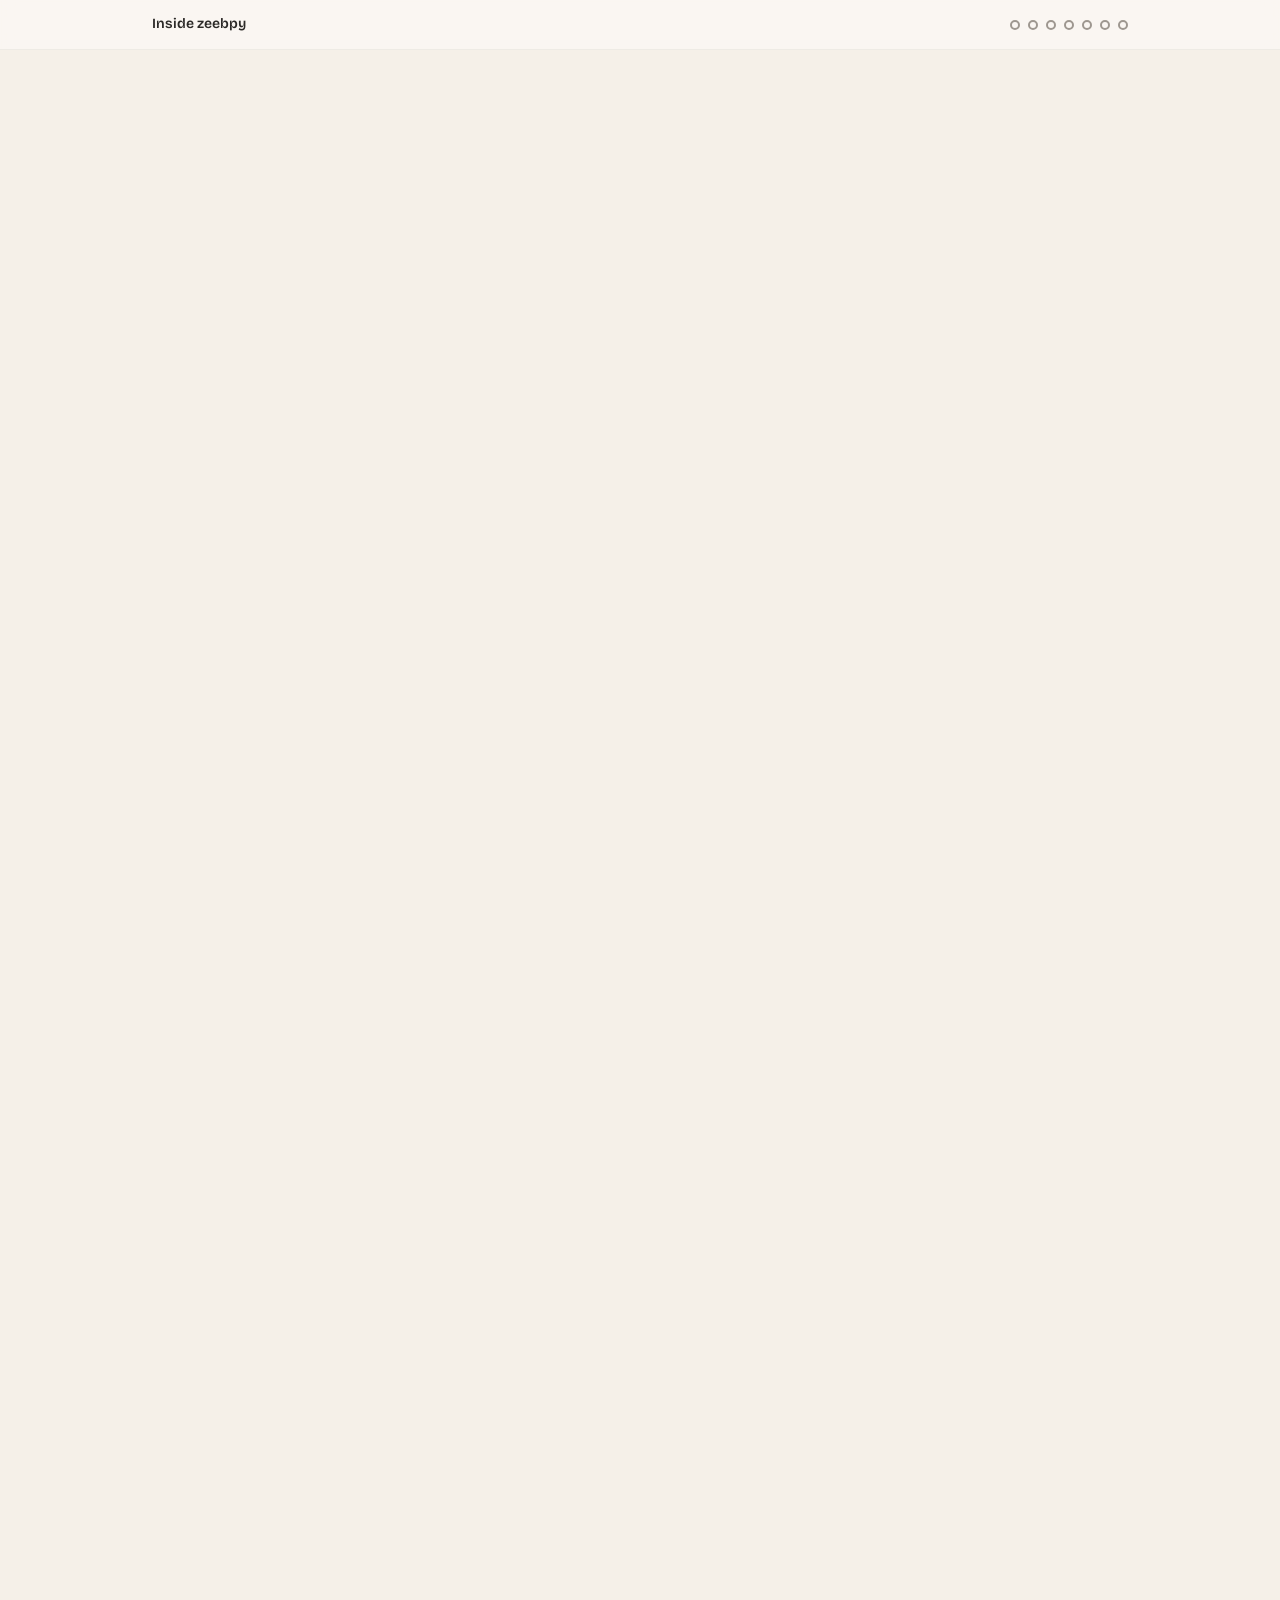
==== commit 08daaf83: "chore: add .gitattributes and normalise stored line endings to LF Git on Windows defaults to core.au" ====
--- a/zeebpy-course/index.html
+++ b/zeebpy-course/index.html
@@ -1,2649 +1,2649 @@
-<!DOCTYPE html>
-<html lang="en">
-<head>
-  <meta charset="UTF-8">
-  <meta name="viewport" content="width=device-width, initial-scale=1.0">
-  <title>Inside zeebpy — How a Web Framework Works</title>
-
-  <!-- Google Fonts: Bricolage Grotesque · DM Sans · JetBrains Mono -->
-  <link rel="preconnect" href="https://fonts.googleapis.com">
-  <link rel="preconnect" href="https://fonts.gstatic.com" crossorigin>
-  <link href="https://fonts.googleapis.com/css2?family=Bricolage+Grotesque:opsz,wght@12..96,400;12..96,600;12..96,700;12..96,800&family=DM+Sans:ital,opsz,wght@0,9..40,300;0,9..40,400;0,9..40,500;0,9..40,600;0,9..40,700;1,9..40,400;1,9..40,500&family=JetBrains+Mono:wght@400;500;600&display=swap" rel="stylesheet">
-
-  <link rel="stylesheet" href="styles.css">
-
-  <!--
-    CUSTOMIZE PER COURSE — change only the three accent variables below.
-    Options:
-      vermillion  #D94F30 / #C4432A / #FDEEE9 / #E8836C  (default)
-      coral       #E06B56 / #C85A47 / #FDECEA / #E89585
-      teal        #2A7B9B / #1F6280 / #E4F2F7 / #5A9DB8
-      amber       #D4A843 / #BF9530 / #FDF5E0 / #E0C070
-      forest      #2D8B55 / #226B41 / #E8F5EE / #5AAD7A
-  -->
-  <style>
-    :root {
-      --color-accent:       #D94F30;
-      --color-accent-hover: #C4432A;
-      --color-accent-light: #FDEEE9;
-      --color-accent-muted: #E8836C;
-    }
-  </style>
-
-  <script src="main.js" defer></script>
-</head>
-<body>
-
-  <nav class="nav" id="nav">
-    <div class="progress-bar" id="progress-bar" role="progressbar" aria-valuenow="0" aria-valuemin="0" aria-valuemax="100"></div>
-    <div class="nav-inner">
-      <span class="nav-title">Inside zeebpy</span>
-      <div class="nav-dots" id="nav-dots" role="tablist">
-        <button class="nav-dot" data-target="module-1" data-tooltip="What zeebpy Is" role="tab" aria-label="Module 1: What zeebpy Is"></button>
-        <button class="nav-dot" data-target="module-2" data-tooltip="The Three Packages" role="tab" aria-label="Module 2: The Three Packages"></button>
-        <button class="nav-dot" data-target="module-3" data-tooltip="Class to Table" role="tab" aria-label="Module 3: From Class to Table"></button>
-        <button class="nav-dot" data-target="module-4" data-tooltip="Querying the Data" role="tab" aria-label="Module 4: Querying the Data"></button>
-        <button class="nav-dot" data-target="module-5" data-tooltip="Data to the Web" role="tab" aria-label="Module 5: From Data to the Web"></button>
-        <button class="nav-dot" data-target="module-6" data-tooltip="Guarding the Door" role="tab" aria-label="Module 6: Guarding the Door"></button>
-        <button class="nav-dot" data-target="module-7" data-tooltip="The Agent Layer" role="tab" aria-label="Module 7: The Agent Layer"></button>
-      </div>
-    </div>
-  </nav>
-
-  <main id="main">
-    <!-- modules/*.html content is assembled here by build.sh -->
-<section class="module" id="module-1" style="background: var(--color-bg-warm)">
-  <div class="module-content">
-    <header class="module-header animate-in">
-      <span class="module-number">01</span>
-      <h1 class="module-title">What zeebpy Is</h1>
-      <p class="module-subtitle">And what really happens when you save one record</p>
-    </header>
-
-    <div class="module-body">
-
-      <!-- SCREEN 1: The hook -->
-      <section class="screen animate-in">
-        <h2 class="screen-heading">One line. No database commands.</h2>
-        <p>You write a single line of <span class="term" data-definition="A popular, beginner-friendly programming language. zeebpy is written in Python, and you describe your app to it using Python.">Python</span> to save a new user:</p>
-        <div class="callout callout-info">
-          <div class="callout-icon">✨</div>
-          <div class="callout-content">
-            <strong class="callout-title">The magic line</strong>
-            <p><code>await User.objects.create(name="Alice", ...)</code> — no <span class="term" data-definition="SQL (Structured Query Language) is the language databases speak. It looks like: INSERT INTO users VALUES (...). zeebpy writes it for you so you never have to.">SQL</span>, no raw database commands. Here is the journey that one line takes under the hood.</p>
-          </div>
-        </div>
-      </section>
-
-      <!-- SCREEN 2: What zeebpy is (product intro) -->
-      <section class="screen animate-in">
-        <h2 class="screen-heading">So what is zeebpy?</h2>
-        <p>zeebpy is a <span class="term" data-definition="A framework is a big pre-built toolkit that handles the repetitive plumbing of building software, so you only write the parts unique to your app. Think of it as a house with the wiring and pipes already installed.">framework</span> for building the back end of a web app. You write Python classes that describe your data, and zeebpy hands you a working <span class="term" data-definition="A database is an organized store where your app keeps information permanently — user accounts, posts, orders. It survives even when the app restarts.">database</span> plus a ready-made <span class="term" data-definition="A REST API is a web address other programs can call to read or change your data — like a public service counter for your app that phones and websites talk to.">REST API</span> almost for free.</p>
-
-        <h3 style="font-family: var(--font-display); font-weight: 600; margin-top: var(--space-8);">What you get out of the box</h3>
-        <div class="icon-rows stagger-children">
-          <div class="icon-row animate-in">
-            <div class="icon-circle" style="background: var(--color-actor-2)">🗄️</div>
-            <div>
-              <strong>A database</strong>
-              <p>A permanent home for your app data — no setup rituals required</p>
-            </div>
-          </div>
-          <div class="icon-row animate-in">
-            <div class="icon-circle" style="background: var(--color-actor-1)">🌐</div>
-            <div>
-              <strong>A REST API</strong>
-              <p>Web addresses that let phones and websites read and change your data</p>
-            </div>
-          </div>
-          <div class="icon-row animate-in">
-            <div class="icon-circle" style="background: var(--color-actor-3)">📦</div>
-            <div>
-              <strong>Migrations</strong>
-              <p>Safe, tracked updates to your data structure as your app grows</p>
-            </div>
-          </div>
-          <div class="icon-row animate-in">
-            <div class="icon-circle" style="background: var(--color-actor-4)">🔐</div>
-            <div>
-              <strong>Auth</strong>
-              <p>Built-in login, passwords, and permissions so you do not build them yourself</p>
-            </div>
-          </div>
-        </div>
-      </section>
-
-      <!-- SCREEN 3: The metaphor -->
-      <section class="screen animate-in">
-        <h2 class="screen-heading">The interpreter in the booth</h2>
-        <p>Picture a <strong>simultaneous interpreter</strong> at the United Nations. You speak Python; the database only speaks SQL. zeebpy sits in the booth and translates, live, in both directions.</p>
-        <p>You never have to learn the database's language — you just talk, and the interpreter handles the rest. That interpreter has a real name: an <span class="term" data-definition="ORM stands for Object-Relational Mapper. It is the translator that turns your Python objects into database rows and back again, so you write Python instead of SQL.">ORM</span> (Object-Relational Mapper).</p>
-        <div class="callout callout-accent">
-          <div class="callout-icon">💡</div>
-          <div class="callout-content">
-            <strong class="callout-title">Declarative vs. plumbing</strong>
-            <p>You <em>declared</em> what a User looks like. You never wrote code to open a database connection, build a SQL string, or juggle data types. That gap is exactly what a framework fills for you.</p>
-          </div>
-        </div>
-      </section>
-
-      <!-- SCREEN 4: The hero flow animation -->
-      <section class="screen animate-in">
-        <h2 class="screen-heading">Watch one save travel end-to-end</h2>
-        <p>Press <strong>Next Step</strong> to follow your <code>create()</code> call as it moves from your Python, through the interpreter, into real SQL, and lands in the database.</p>
-
-        <div class="flow-animation" data-steps='[
-          {"highlight":"flow-actor-1","label":"You call User.objects.create(name=Alice)"},
-          {"highlight":"flow-actor-1","label":"Your Python code hands the request to the ORM","packet":true,"from":"actor-1","to":"actor-2"},
-          {"highlight":"flow-actor-2","label":"The ORM looks up the table blueprint it built for User"},
-          {"highlight":"flow-actor-2","label":"It translates your Python into a SQL command","packet":true,"from":"actor-2","to":"actor-3"},
-          {"highlight":"flow-actor-3","label":"INSERT INTO users (name, email, age) VALUES (Alice, ...)","packet":true,"from":"actor-3","to":"actor-4"},
-          {"highlight":"flow-actor-4","label":"The database saves a new row and hands back the fresh record"}
-        ]'>
-          <div class="flow-actors">
-            <div class="flow-actor" id="flow-actor-1">
-              <div class="flow-actor-icon">🐍</div>
-              <span>Your Python code</span>
-            </div>
-            <div class="flow-actor" id="flow-actor-2">
-              <div class="flow-actor-icon">🔄</div>
-              <span>zeebpy ORM</span>
-            </div>
-            <div class="flow-actor" id="flow-actor-3">
-              <div class="flow-actor-icon">📝</div>
-              <span>SQL</span>
-            </div>
-            <div class="flow-actor" id="flow-actor-4">
-              <div class="flow-actor-icon">🗄️</div>
-              <span>Database</span>
-            </div>
-          </div>
-
-          <div class="flow-packet" id="flow-packet"></div>
-
-          <div class="flow-step-label" id="flow-label">Click "Next Step" to begin</div>
-
-          <div class="flow-controls">
-            <button class="btn flow-next-btn">Next Step</button>
-            <button class="btn flow-reset-btn">Restart</button>
-            <span class="flow-progress"></span>
-          </div>
-        </div>
-      </section>
-
-      <!-- SCREEN 5: Translation A — defining a model -->
-      <section class="screen animate-in">
-        <h2 class="screen-heading">Step 1 — Describe your data</h2>
-        <p>First you write a <span class="term" data-definition="A model is a Python class that describes one kind of thing your app stores — like a User or a Post. It is the blueprint the database table is built from.">model</span>: a <span class="term" data-definition="A class is a reusable template in code. Here it defines the shape of a User — what pieces of information every user has.">class</span> that spells out what a User is. Each line is a <span class="term" data-definition="A field is one piece of information a model stores — like name, email, or age. Each field becomes a column in the database table.">field</span> — one piece of information you want to keep.</p>
-
-        <div class="translation-block animate-in">
-          <div class="translation-code">
-            <span class="translation-label">CODE</span>
-            <pre><code><span class="code-line"><span class="code-keyword">class</span> <span class="code-function">User</span>(Model):</span>
-<span class="code-line">    <span class="code-comment">"""User model with basic fields."""</span></span>
-<span class="code-line">    name = fields.<span class="code-function">CharField</span>(<span class="code-property">max_length</span>=<span class="code-number">100</span>)</span>
-<span class="code-line">    email = fields.<span class="code-function">EmailField</span>(<span class="code-property">unique</span>=<span class="code-keyword">True</span>)</span>
-<span class="code-line">    age = fields.<span class="code-function">IntegerField</span>(<span class="code-property">null</span>=<span class="code-keyword">True</span>)</span>
-<span class="code-line">    is_active = fields.<span class="code-function">BooleanField</span>(<span class="code-property">default</span>=<span class="code-keyword">True</span>)</span>
-<span class="code-line">    bio = fields.<span class="code-function">TextField</span>(<span class="code-property">null</span>=<span class="code-keyword">True</span>)</span>
-<span class="code-line">    created_at = fields.<span class="code-function">DateTimeField</span>(<span class="code-property">auto_now_add</span>=<span class="code-keyword">True</span>)</span>
-<span class="code-line"></span>
-<span class="code-line">    <span class="code-keyword">class</span> <span class="code-function">Meta</span>:</span>
-<span class="code-line">        table_name = <span class="code-string">"users"</span></span>
-<span class="code-line">        ordering = [<span class="code-string">"-created_at"</span>]</span></code></pre>
-          </div>
-          <div class="translation-english">
-            <span class="translation-label">PLAIN ENGLISH</span>
-            <div class="translation-lines">
-              <p class="tl">Describe a kind of thing we want to store — a User.</p>
-              <p class="tl">A human-readable note about what this is.</p>
-              <p class="tl">Every user has a name — up to 100 letters long.</p>
-              <p class="tl">…and an email, which must be unique — no two users can share one.</p>
-              <p class="tl">…and an age, which is optional (<code>null=True</code> means "can be blank").</p>
-              <p class="tl">…and an on/off switch for whether the account is active — on by default.</p>
-              <p class="tl">…and a free-text bio, also optional.</p>
-              <p class="tl">…and a timestamp that fills itself in the moment the user is created.</p>
-              <p class="tl"><code>Meta</code> is a settings panel for this model.</p>
-              <p class="tl">Store these in a database <span class="term" data-definition="A table is a grid inside the database, like a spreadsheet. Each column is a field; each row is one record. This model becomes a table literally named users.">table</span> literally named "users".</p>
-              <p class="tl">When listing users, show newest first (the minus means "descending").</p>
-            </div>
-          </div>
-        </div>
-      </section>
-
-      <!-- SCREEN 6: Translation B — creating a record -->
-      <section class="screen animate-in">
-        <h2 class="screen-heading">Step 2 — Save an actual user</h2>
-        <p>Now you fill in the blanks and hit save. The word <span class="term" data-definition="await pauses your code just long enough to let a slow task — like talking to a database — finish, without freezing everything else. It is how async code waits politely.">await</span> tells your code to wait for the database to finish, because that work is <span class="term" data-definition="Async (asynchronous) means the program can start a slow task and keep doing other useful work while it waits, instead of sitting idle. zeebpy is async-first.">async</span>.</p>
-
-        <div class="translation-block animate-in">
-          <div class="translation-code">
-            <span class="translation-label">CODE</span>
-            <pre><code><span class="code-line">alice = <span class="code-keyword">await</span> User.objects.<span class="code-function">create</span>(</span>
-<span class="code-line">    <span class="code-property">name</span>=<span class="code-string">"Alice Smith"</span>,</span>
-<span class="code-line">    <span class="code-property">email</span>=<span class="code-string">"alice@example.com"</span>,</span>
-<span class="code-line">    <span class="code-property">age</span>=<span class="code-number">28</span>,</span>
-<span class="code-line">    <span class="code-property">bio</span>=<span class="code-string">"Software engineer"</span></span>
-<span class="code-line">)</span></code></pre>
-          </div>
-          <div class="translation-english">
-            <span class="translation-label">PLAIN ENGLISH</span>
-            <div class="translation-lines">
-              <p class="tl">Ask the User "front desk" (<code>objects</code>) to create a new user, and wait for it to finish (<code>await</code>).</p>
-              <p class="tl">Her name is Alice Smith.</p>
-              <p class="tl">Her email is alice@example.com.</p>
-              <p class="tl">She is 28.</p>
-              <p class="tl">Her bio says "Software engineer." zeebpy writes all of this into the database as one new <span class="term" data-definition="A row is a single record in a table — one complete entry. Saving Alice creates one row in the users table.">row</span>.</p>
-            </div>
-          </div>
-        </div>
-
-        <div class="callout callout-info">
-          <div class="callout-icon">🔑</div>
-          <div class="callout-content">
-            <strong class="callout-title">You did not set an ID</strong>
-            <p>zeebpy quietly gives every new row a unique <span class="term" data-definition="A primary key is the unique ID that labels each row in a table, so the database can always tell one record from another. zeebpy adds one automatically.">primary key</span> so it can always tell Alice apart from every other user — you never have to manage it.</p>
-          </div>
-        </div>
-      </section>
-
-      <!-- SCREEN 7: The three packages teaser -->
-      <section class="screen animate-in">
-        <h2 class="screen-heading">The ORM has two siblings</h2>
-        <p>The translator you just met is one of three packages that ship together. We will go deep in Module 2 — here is the quick roster.</p>
-        <div class="pattern-cards stagger-children">
-          <div class="pattern-card animate-in" style="border-top: 3px solid var(--color-actor-1)">
-            <div class="pattern-icon" style="background: var(--color-actor-1)">🔄</div>
-            <h4 class="pattern-title">zeeb_orm</h4>
-            <p class="pattern-desc">The interpreter. Talks to the database so you write Python, not SQL.</p>
-          </div>
-          <div class="pattern-card animate-in" style="border-top: 3px solid var(--color-actor-2)">
-            <div class="pattern-icon" style="background: var(--color-actor-2)">🌐</div>
-            <h4 class="pattern-title">zeeb_api</h4>
-            <p class="pattern-desc">Turns your data into a REST API other apps can call over the web.</p>
-          </div>
-          <div class="pattern-card animate-in" style="border-top: 3px solid var(--color-actor-4)">
-            <div class="pattern-icon" style="background: var(--color-actor-4)">🤖</div>
-            <h4 class="pattern-title">zeeb_agents</h4>
-            <p class="pattern-desc">Helper functions an AI assistant can call to build and inspect your project.</p>
-          </div>
-        </div>
-      </section>
-
-      <!-- SCREEN 8: Why care -->
-      <section class="screen animate-in">
-        <h2 class="screen-heading">Why this matters for you</h2>
-        <p>Knowing there is a translation layer changes how you work with your app — and with AI assistants.</p>
-        <div class="step-cards stagger-children">
-          <div class="step-card animate-in">
-            <div class="step-num">1</div>
-            <div class="step-body">
-              <strong>You steer AI better</strong>
-              <p>You can say "use the ORM, do not hand-write SQL" — and know exactly why that is the right call.</p>
-            </div>
-          </div>
-          <div class="step-card animate-in">
-            <div class="step-num">2</div>
-            <div class="step-body">
-              <strong>You can debug the translation</strong>
-              <p>When a save misbehaves, you know there is an interpreter in the middle to look at.</p>
-            </div>
-          </div>
-          <div class="step-card animate-in">
-            <div class="step-num">3</div>
-            <div class="step-body">
-              <strong>You reason about speed</strong>
-              <p>Every Python call quietly becomes real database work — so more calls means more work.</p>
-            </div>
-          </div>
-        </div>
-      </section>
-
-      <!-- SCREEN 9: Quiz -->
-      <section class="screen animate-in">
-        <h2 class="screen-heading">Check your understanding</h2>
-        <p>No memorizing — just think through each situation.</p>
-
-        <div class="quiz-container" id="quiz-module1">
-          <div class="quiz-question-block"
-               data-correct="opt-b"
-               data-explanation-right="Exactly. Generating the SQL is the ORM&apos;s entire job — you described the User in Python, and the translator turned your create() call into an INSERT statement for you."
-               data-explanation-wrong="Not quite. You never wrote any SQL, and the database only runs SQL it is handed. Think about who sits in the middle translating Python into SQL.">
-            <h3 class="quiz-question">You ran <code>User.objects.create(...)</code> but never saw any SQL. Where did the SQL come from?</h3>
-            <div class="quiz-options">
-              <button class="quiz-option" data-value="opt-a" onclick="selectOption(this)">
-                <div class="quiz-option-radio"></div>
-                <span>The database wrote it itself before saving</span>
-              </button>
-              <button class="quiz-option" data-value="opt-b" onclick="selectOption(this)">
-                <div class="quiz-option-radio"></div>
-                <span>zeebpy generated it for you — that is the ORM's whole job</span>
-              </button>
-              <button class="quiz-option" data-value="opt-c" onclick="selectOption(this)">
-                <div class="quiz-option-radio"></div>
-                <span>There was no SQL — Python talks to databases directly</span>
-              </button>
-            </div>
-            <div class="quiz-feedback"></div>
-          </div>
-
-          <div class="quiz-question-block"
-               data-correct="opt-b"
-               data-explanation-right="Right. Adding unique=True to the email field tells the database to reject any second user with the same email — the rule lives right there in your model."
-               data-explanation-wrong="Not quite. This rule is declared on the field itself when you describe the model. Look back at how the email line was written.">
-            <h3 class="quiz-question">You want the database to reject two users sharing the same email. Which part of the model handles that?</h3>
-            <div class="quiz-options">
-              <button class="quiz-option" data-value="opt-a" onclick="selectOption(this)">
-                <div class="quiz-option-radio"></div>
-                <span>The <code>ordering</code> setting inside <code>Meta</code></span>
-              </button>
-              <button class="quiz-option" data-value="opt-b" onclick="selectOption(this)">
-                <div class="quiz-option-radio"></div>
-                <span><code>unique=True</code> on the email field</span>
-              </button>
-              <button class="quiz-option" data-value="opt-c" onclick="selectOption(this)">
-                <div class="quiz-option-radio"></div>
-                <span>The <code>await</code> keyword when you save</span>
-              </button>
-            </div>
-            <div class="quiz-feedback"></div>
-          </div>
-
-          <div class="quiz-question-block"
-               data-correct="opt-c"
-               data-explanation-right="Exactly. The ORM already writes safe INSERT statements and runs your model&apos;s checks (like unique emails and validation). Hand-written SQL skips all of that and bypasses the translation layer."
-               data-explanation-wrong="Reconsider. The ORM already does this job and enforces your model&apos;s rules along the way. Writing raw SQL by hand would skip those safeguards.">
-            <h3 class="quiz-question">An AI assistant offers to "write raw SQL INSERT statements" to save your users. Good idea here?</h3>
-            <div class="quiz-options">
-              <button class="quiz-option" data-value="opt-a" onclick="selectOption(this)">
-                <div class="quiz-option-radio"></div>
-                <span>Yes — raw SQL is always faster and cleaner</span>
-              </button>
-              <button class="quiz-option" data-value="opt-b" onclick="selectOption(this)">
-                <div class="quiz-option-radio"></div>
-                <span>Yes — the ORM cannot handle new users</span>
-              </button>
-              <button class="quiz-option" data-value="opt-c" onclick="selectOption(this)">
-                <div class="quiz-option-radio"></div>
-                <span>No — the ORM already does this and hand-written SQL bypasses <span class="term" data-definition="Validation is the automatic checking of your data before it is saved — like making sure an email is really an email. zeebpy runs these checks for you on save.">validation</span> and the translation layer</span>
-              </button>
-            </div>
-            <div class="quiz-feedback"></div>
-          </div>
-
-          <button class="quiz-check-btn" onclick="checkQuiz('quiz-module1')">Check Answers</button>
-          <button class="quiz-reset-btn" onclick="resetQuiz('quiz-module1')">Try Again</button>
-        </div>
-      </section>
-
-      <!-- SCREEN 10: Next module teaser -->
-      <section class="screen animate-in">
-        <div class="callout callout-accent">
-          <div class="callout-icon">➡️</div>
-          <div class="callout-content">
-            <strong class="callout-title">Up next: The Three Packages</strong>
-            <p>You just met the ORM in action — but it has two siblings. Let us meet the whole family.</p>
-          </div>
-        </div>
-      </section>
-
-    </div>
-  </div>
-</section>
-<section class="module" id="module-2" style="background: var(--color-bg)">
-  <div class="module-content">
-
-    <header class="module-header animate-in">
-      <span class="module-number">02</span>
-      <h1 class="module-title">The Cast of Characters</h1>
-      <p class="module-subtitle">Three separate packages, stacked like floors of a building — and one strict rule about who is allowed to call whom.</p>
-    </header>
-
-    <div class="module-body">
-
-      <!-- SCREEN 1: Hook + metaphor -->
-      <section class="screen animate-in">
-        <h2 class="screen-heading">Meet the whole family</h2>
-        <p>Last module you met one of the three characters — the <span class="term" data-definition="The ORM (Object-Relational Mapper) is the piece that talks to the database. It turns Python objects into database rows and back again — you met it saving a record in Module 1.">ORM</span>, which saved a record for you. It turns out it has two siblings.</p>
-        <p>zeebpy isn't one giant blob of code. It's three separate <span class="term" data-definition="A package is a bundle of related code shipped as one unit — like an app you install. zeebpy ships three of them together, each with its own job.">packages</span> stacked like the floors of a building, connected by a strict <strong>one-way elevator</strong>: the top floor can call down to the floors below, but no floor can ever call <em>up</em>.</p>
-
-        <div class="callout callout-info">
-          <div class="callout-icon">🏢</div>
-          <div class="callout-content">
-            <strong class="callout-title">The metaphor: a three-story building</strong>
-            <p>Each floor has exactly one job and depends only on the floors beneath it. The elevator runs one way — down. Keep that picture in your head; the whole module hangs on it.</p>
-          </div>
-        </div>
-      </section>
-
-      <!-- SCREEN 2: The hero — interactive architecture diagram -->
-      <section class="screen animate-in">
-        <h2 class="screen-heading">The building, floor by floor</h2>
-        <p>Here's the actual structure. The top floor uses the ones below it; the arrows only ever point <strong>down</strong>. Click any floor to see what it does.</p>
-
-        <div class="arch-diagram">
-
-          <div class="arch-zone arch-zone-external" style="border-color: var(--color-actor-3)">
-            <h4 class="arch-zone-label" style="color: var(--color-actor-3)">Top floor — the Robot Helpers</h4>
-            <div class="arch-component" data-desc="zeeb_agents: about 43 helper functions an AI assistant can call — to scaffold new code, run migrations, and inspect the database. It sits on top and uses BOTH siblings below it."
-                 onclick="showArchDesc(this)" style="border-left: 4px solid var(--color-actor-3)">
-              <div class="arch-icon">🤖</div>
-              <span><code>zeeb_agents</code> — the Robot Helpers</span>
-            </div>
-          </div>
-
-          <div class="arch-arrow" style="text-align:center; font-size:1.5rem; color: var(--color-actor-3)">↓ calls down ↓</div>
-
-          <div class="arch-zone arch-zone-browser" style="border-color: var(--color-actor-2)">
-            <h4 class="arch-zone-label" style="color: var(--color-actor-2)">Middle floor — the Web Front Desk</h4>
-            <div class="arch-component" data-desc="zeeb_api: the layer that faces the outside world. It turns your data into a REST API — web addresses other apps can call — and uses the ORM below it to fetch and save data. It never touches the database directly."
-                 onclick="showArchDesc(this)" style="border-left: 4px solid var(--color-actor-2)">
-              <div class="arch-icon">🏢</div>
-              <span><code>zeeb_api</code> — the Web Front Desk</span>
-            </div>
-          </div>
-
-          <div class="arch-arrow" style="text-align:center; font-size:1.5rem; color: var(--color-actor-2)">↓ calls down ↓</div>
-
-          <div class="arch-zone arch-zone-external" style="border-color: var(--color-actor-1)">
-            <h4 class="arch-zone-label" style="color: var(--color-actor-1)">Ground floor — the Database Brain</h4>
-            <div class="arch-component" data-desc="zeeb_orm: the piece that knows how to talk to the database. It turns Python classes into tables and your queries into SQL. It's the foundation — it depends on nothing above it."
-                 onclick="showArchDesc(this)" style="border-left: 4px solid var(--color-actor-1)">
-              <div class="arch-icon">🧠</div>
-              <span><code>zeeb_orm</code> — the Database Brain</span>
-            </div>
-          </div>
-
-          <div class="arch-description" id="arch-desc">Click any floor to learn what it does — and notice the elevator only goes down.</div>
-        </div>
-      </section>
-
-      <!-- SCREEN 3: The three characters as cards -->
-      <section class="screen animate-in">
-        <h2 class="screen-heading">The three characters</h2>
-        <p>Each package is a character with one clear job. Their colors stay the same for the rest of the course, so you'll always know who's speaking.</p>
-
-        <div class="pattern-cards">
-          <div class="pattern-card" style="border-top: 3px solid var(--color-actor-1)">
-            <div class="pattern-icon" style="background: var(--color-actor-1)">🧠</div>
-            <h4 class="pattern-title"><code>zeeb_orm</code></h4>
-            <p class="pattern-desc"><strong>The Database Brain.</strong> Knows how to talk to the database. Turns Python classes into tables and queries into <span class="term" data-definition="SQL is the standard language databases speak. You write Python; the ORM translates it into SQL behind the scenes so you never have to.">SQL</span>. Depends on nothing above it.</p>
-          </div>
-          <div class="pattern-card" style="border-top: 3px solid var(--color-actor-2)">
-            <div class="pattern-icon" style="background: var(--color-actor-2)">🏢</div>
-            <h4 class="pattern-title"><code>zeeb_api</code></h4>
-            <p class="pattern-desc"><strong>The Web Front Desk.</strong> Faces the outside world. Turns your data into a <span class="term" data-definition="A REST API is a set of web addresses (URLs) other programs can call to read or change your data — the standard way apps talk to each other over the internet.">REST API</span> — web addresses other apps can call. Uses the ORM to fetch and save data.</p>
-          </div>
-          <div class="pattern-card" style="border-top: 3px solid var(--color-actor-3)">
-            <div class="pattern-icon" style="background: var(--color-actor-3)">🤖</div>
-            <h4 class="pattern-title"><code>zeeb_agents</code></h4>
-            <p class="pattern-desc"><strong>The Robot Helpers.</strong> ~43 helper functions an AI assistant can call to <span class="term" data-definition="To scaffold means to auto-generate the starter files and folders for a new piece of code — like a template that saves you writing boilerplate by hand.">scaffold</span> code, run migrations, inspect the database. Sits on top and uses both siblings.</p>
-          </div>
-        </div>
-      </section>
-
-      <!-- SCREEN 4: Group chat (MANDATORY) -->
-      <section class="screen animate-in">
-        <h2 class="screen-heading">Watch them work together</h2>
-        <p>A web request just arrived — someone wants a list of books. Play the conversation and watch the packages hand work down the elevator, then back up.</p>
-
-        <div class="chat-window" id="chat-packages">
-          <div class="chat-messages">
-
-            <div class="chat-message" data-msg="0" data-sender="actor-2" style="display:none">
-              <div class="chat-avatar" style="background: var(--color-actor-2)">🏢</div>
-              <div class="chat-bubble">
-                <span class="chat-sender" style="color: var(--color-actor-2)">Web Front Desk · zeeb_api</span>
-                <p>Someone just asked for a list of books. I handle the web side — but I do not touch the database myself.</p>
-              </div>
-            </div>
-
-            <div class="chat-message" data-msg="1" data-sender="actor-2" style="display:none">
-              <div class="chat-avatar" style="background: var(--color-actor-2)">🏢</div>
-              <div class="chat-bubble">
-                <span class="chat-sender" style="color: var(--color-actor-2)">Web Front Desk · zeeb_api</span>
-                <p>Hey ORM, can you fetch all the books?</p>
-              </div>
-            </div>
-
-            <div class="chat-message" data-msg="2" data-sender="actor-1" style="display:none">
-              <div class="chat-avatar" style="background: var(--color-actor-1)">🧠</div>
-              <div class="chat-bubble">
-                <span class="chat-sender" style="color: var(--color-actor-1)">Database Brain · zeeb_orm</span>
-                <p>On it. I will turn that into SQL, ask the database, and hand you back the results.</p>
-              </div>
-            </div>
-
-            <div class="chat-message" data-msg="3" data-sender="actor-1" style="display:none">
-              <div class="chat-avatar" style="background: var(--color-actor-1)">🧠</div>
-              <div class="chat-bubble">
-                <span class="chat-sender" style="color: var(--color-actor-1)">Database Brain · zeeb_orm</span>
-                <p>Here you go — 12 books.</p>
-              </div>
-            </div>
-
-            <div class="chat-message" data-msg="4" data-sender="actor-2" style="display:none">
-              <div class="chat-avatar" style="background: var(--color-actor-2)">🏢</div>
-              <div class="chat-bubble">
-                <span class="chat-sender" style="color: var(--color-actor-2)">Web Front Desk · zeeb_api</span>
-                <p>Thanks. I will package these as <span class="term" data-definition="JSON is a simple, text-based format for sending structured data between programs — a list of books, say. It's the common language apps use to talk over the web.">JSON</span> and send them back out to the browser.</p>
-              </div>
-            </div>
-
-            <div class="chat-message" data-msg="5" data-sender="actor-3" style="display:none">
-              <div class="chat-avatar" style="background: var(--color-actor-3)">🤖</div>
-              <div class="chat-bubble">
-                <span class="chat-sender" style="color: var(--color-actor-3)">Robot Helper · zeeb_agents</span>
-                <p>And when you build a brand-new app, I am the one who scaffolds these files for you — I sit on top and use you both.</p>
-              </div>
-            </div>
-
-          </div>
-
-          <div class="chat-typing" id="chat-packages-typing" style="display:none">
-            <div class="chat-avatar" id="chat-packages-typing-avatar">?</div>
-            <div class="chat-typing-dots">
-              <span class="typing-dot"></span>
-              <span class="typing-dot"></span>
-              <span class="typing-dot"></span>
-            </div>
-          </div>
-
-          <div class="chat-controls">
-            <button class="btn chat-next-btn">Next Message</button>
-            <button class="btn chat-all-btn">Play All</button>
-            <button class="btn chat-reset-btn">Replay</button>
-            <span class="chat-progress"></span>
-          </div>
-        </div>
-      </section>
-
-      <!-- SCREEN 5: Code to English translation -->
-      <section class="screen animate-in">
-        <h2 class="screen-heading">The one-way rule, in real code</h2>
-        <p>Here's the top of <code>example_api.py</code>. When one package uses another, it <span class="term" data-definition="To import means to pull in code from another package so you can use it. An import line at the top of a file lists exactly which pieces it borrows from where.">imports</span> it. Watch which direction the imports point.</p>
-
-        <div class="translation-block animate-in">
-          <div class="translation-code">
-            <span class="translation-label">CODE</span>
-            <pre><code><span class="code-line"><span class="code-comment"># Zeeb ORM imports</span></span>
-<span class="code-line"><span class="code-keyword">from</span> zeeb_orm <span class="code-keyword">import</span> (</span>
-<span class="code-line">    Model, fields, Q,</span>
-<span class="code-line">    configure, setup_database, close_all_connections,</span>
-<span class="code-line">)</span>
-<span class="code-line"></span>
-<span class="code-line"><span class="code-comment"># Zeeb API imports</span></span>
-<span class="code-line"><span class="code-keyword">from</span> zeeb_api <span class="code-keyword">import</span> (</span>
-<span class="code-line">    ModelSerializer, ModelViewSet, DefaultRouter,</span>
-<span class="code-line">    ...</span>
-<span class="code-line">)</span></code></pre>
-          </div>
-          <div class="translation-english">
-            <span class="translation-label">PLAIN ENGLISH</span>
-            <div class="translation-lines">
-              <p class="tl">The comment marks where the database-layer tools come from.</p>
-              <p class="tl">From <code>zeeb_orm</code> we borrow the building blocks for data: Model, fields, and query tools.</p>
-              <p class="tl">&hellip;the pieces that set up and talk to the database.</p>
-              <p class="tl">&nbsp;</p>
-              <p class="tl">The comment marks the web-layer tools.</p>
-              <p class="tl">From <code>zeeb_api</code> we borrow the tools that turn that data into a web API.</p>
-              <p class="tl"><strong>Notice the direction:</strong> the API file reaches <em>down</em> into the ORM. The ORM never reaches <em>up</em> into the API — that is the one-way elevator rule.</p>
-            </div>
-          </div>
-        </div>
-      </section>
-
-      <!-- SCREEN 6: Callout — separation of concerns + why care -->
-      <section class="screen animate-in">
-        <h2 class="screen-heading">Why this matters to you</h2>
-
-        <div class="callout callout-accent">
-          <div class="callout-icon">💡</div>
-          <div class="callout-content">
-            <strong class="callout-title">Separation of concerns</strong>
-            <p>Splitting a system into <span class="term" data-definition="A layer is one horizontal slice of a system that handles a single job — like a floor of the building. Layers stack, and each one only relies on the layers beneath it.">layers</span> that each do one job — and only depend downward — is one of software's most important ideas. It's why you can change how data is stored without touching how the web API looks.</p>
-          </div>
-        </div>
-
-        <p>When you can name which layer owns what, you can steer an AI precisely and debug faster:</p>
-
-        <div class="icon-rows">
-          <div class="icon-row">
-            <div class="icon-circle" style="background: var(--color-actor-1)">🧠</div>
-            <div>
-              <strong>Data is wrong?</strong>
-              <p>Look in the ORM — the Database Brain owns how data is fetched and stored.</p>
-            </div>
-          </div>
-          <div class="icon-row">
-            <div class="icon-circle" style="background: var(--color-actor-2)">🏢</div>
-            <div>
-              <strong>A web request 404s?</strong>
-              <p>Look in the API — the Web Front Desk owns the web addresses.</p>
-            </div>
-          </div>
-          <div class="icon-row">
-            <div class="icon-circle" style="background: var(--color-actor-3)">🤖</div>
-            <div>
-              <strong>Scaffolding or migrations?</strong>
-              <p>That's the Robot Helpers on the top floor.</p>
-            </div>
-          </div>
-        </div>
-
-        <p style="margin-top: var(--space-6)">Engineers call this whole idea <span class="term" data-definition="Separation of concerns means each part of a system handles one job and stays out of the others' business. It makes code easier to change, test, and reason about.">separation of concerns</span>. Say it to an AI — "put this database logic in the ORM layer, not the API layer" — and you'll get sharper results.</p>
-      </section>
-
-      <!-- SCREEN 7: Quiz -->
-      <section class="screen animate-in">
-        <h2 class="screen-heading">Check your intuition</h2>
-        <p>No memorizing — just think through where things live.</p>
-
-        <div class="quiz-container" id="quiz-module2">
-
-          <div class="quiz-question-block"
-               data-correct="orm"
-               data-explanation-right="Exactly. The web request working means the Web Front Desk (API) did its job — it found the address and answered. If the numbers are wrong, the problem is in how the data was fetched, which is the Database Brain's job."
-               data-explanation-wrong="Not quite. The web request itself works fine — so the API found the right address and responded. When the values are wrong but the request succeeds, the trouble is in the data layer: the ORM.">
-            <h3 class="quiz-question">Your API returns the <em>wrong data</em> — the numbers are off, but the web request itself works fine. Which layer do you investigate first?</h3>
-            <div class="quiz-options">
-              <button class="quiz-option" data-value="api" onclick="selectOption(this)">
-                <div class="quiz-option-radio"></div>
-                <span>The API layer (Web Front Desk)</span>
-              </button>
-              <button class="quiz-option" data-value="orm" onclick="selectOption(this)">
-                <div class="quiz-option-radio"></div>
-                <span>The ORM layer (Database Brain)</span>
-              </button>
-              <button class="quiz-option" data-value="agents" onclick="selectOption(this)">
-                <div class="quiz-option-radio"></div>
-                <span>The agents layer (Robot Helpers)</span>
-              </button>
-            </div>
-            <div class="quiz-feedback"></div>
-          </div>
-
-          <div class="quiz-question-block"
-               data-correct="no"
-               data-explanation-right="Right. The elevator only goes down. zeeb_orm is the ground floor — it depends on nothing above it. If it imported from zeeb_api, that would be reaching up, breaking the one-way rule."
-               data-explanation-wrong="Think about the one-way elevator. zeeb_orm is the ground floor; zeeb_api sits above it. Lower layers are never allowed to reach up into higher ones — so no, the ORM can't import from the API.">
-            <h3 class="quiz-question">Could <code>zeeb_orm</code> import something from <code>zeeb_api</code>?</h3>
-            <div class="quiz-options">
-              <button class="quiz-option" data-value="yes" onclick="selectOption(this)">
-                <div class="quiz-option-radio"></div>
-                <span>Yes — packages can freely import each other</span>
-              </button>
-              <button class="quiz-option" data-value="no" onclick="selectOption(this)">
-                <div class="quiz-option-radio"></div>
-                <span>No — that would break the one-way rule</span>
-              </button>
-              <button class="quiz-option" data-value="sometimes" onclick="selectOption(this)">
-                <div class="quiz-option-radio"></div>
-                <span>Only when handling a web request</span>
-              </button>
-            </div>
-            <div class="quiz-feedback"></div>
-          </div>
-
-          <div class="quiz-question-block"
-               data-correct="api"
-               data-explanation-right="Exactly. Rate limiting is about how the outside world hits your web endpoints — that's the Web Front Desk's territory. It belongs in zeeb_api."
-               data-explanation-wrong="Think about what a rate limit protects: your web endpoints, the doors the outside world knocks on. Those doors belong to the Web Front Desk — so this lives in zeeb_api, not the database or agents layer.">
-            <h3 class="quiz-question">You ask an AI to add a rate limit to your web endpoints. Which package should that live in?</h3>
-            <div class="quiz-options">
-              <button class="quiz-option" data-value="orm" onclick="selectOption(this)">
-                <div class="quiz-option-radio"></div>
-                <span><code>zeeb_orm</code> — the database layer</span>
-              </button>
-              <button class="quiz-option" data-value="api" onclick="selectOption(this)">
-                <div class="quiz-option-radio"></div>
-                <span><code>zeeb_api</code> — the web layer</span>
-              </button>
-              <button class="quiz-option" data-value="agents" onclick="selectOption(this)">
-                <div class="quiz-option-radio"></div>
-                <span><code>zeeb_agents</code> — the helper layer</span>
-              </button>
-            </div>
-            <div class="quiz-feedback"></div>
-          </div>
-
-          <button class="quiz-check-btn" onclick="checkQuiz('quiz-module2')">Check Answers</button>
-          <button class="quiz-reset-btn" onclick="resetQuiz('quiz-module2')">Try Again</button>
-        </div>
-      </section>
-
-      <!-- SCREEN 8: Handoff -->
-      <section class="screen animate-in">
-        <h2 class="screen-heading">Next stop: the ground floor</h2>
-        <p>You've met the whole family and learned the one rule that binds them: dependencies only ever point down. Every technical term you met here — <span class="term" data-definition="A module is a single file of code (or a small group of them). Several modules together make up a package. Confusingly, this course also calls its lessons 'modules' — here we mean the code kind.">module</span>, <span class="term" data-definition="A dependency is code that another piece of code relies on. If A depends on B, A can't work without B — and A is said to 'depend on' B.">dependency</span>, package — is now yours to use with an AI.</p>
-        <p>Let's take the elevator down to the ground floor — the Database Brain, <code>zeeb_orm</code> — and see how a plain Python class becomes a real database table.</p>
-      </section>
-
-    </div>
-  </div>
-</section>
-<section class="module" id="module-3" style="background: var(--color-bg-warm)">
-  <div class="module-content">
-    <header class="module-header animate-in">
-      <span class="module-number">03</span>
-      <h1 class="module-title">From a Python Class to a Database Table</h1>
-      <p class="module-subtitle">We are on the ground floor now — the Database Brain (<code>zeeb_orm</code>). Let us watch a class become a real table.</p>
-    </header>
-
-    <div class="module-body">
-
-      <!-- SCREEN 1: The hook + metaphor -->
-      <section class="screen animate-in">
-        <h2 class="screen-heading">Who actually builds the table — and when?</h2>
-        <p>In Module 1 you saw <code>class User(Model)</code> turn into a real table. But a plain Python <span class="term" data-definition="A class is a blueprint that describes what something is and what it can do. In code you write it once, then create many real copies from it. Here, a class describes one kind of thing you want to store.">class</span> has no idea what a database is.</p>
-
-        <div class="callout callout-accent">
-          <div class="callout-icon">🏛️</div>
-          <div class="callout-content">
-            <strong class="callout-title">The metaphor: a blueprint becoming a building</strong>
-            <p>Your Python class is the <strong>blueprint</strong>. A hidden construction crew reads it the instant the class is defined. The database <span class="term" data-definition="A table is a grid of data in a database — rows and columns, like a spreadsheet. Each row is one record (one user), each column is one piece of info (their name, their email).">table</span> is the finished building. And <span class="term" data-definition="A migration is a dated, saved record of one change to your database's structure — like a renovation permit that documents exactly what was altered and when.">migrations</span> are the renovation permits: a logbook of every change you make over time.</p>
-          </div>
-        </div>
-
-        <div class="icon-rows stagger-children">
-          <div class="icon-row animate-in">
-            <div class="icon-circle" style="background: var(--color-actor-1)">📄</div>
-            <div>
-              <strong>The blueprint — your model</strong>
-              <p>A Python class listing the fields you want to store.</p>
-            </div>
-          </div>
-          <div class="icon-row animate-in">
-            <div class="icon-circle" style="background: var(--color-actor-2)">🏗️</div>
-            <div>
-              <strong>The construction crew — the metaclass</strong>
-              <p>Runs the moment the class is defined and assembles the table plan.</p>
-            </div>
-          </div>
-          <div class="icon-row animate-in">
-            <div class="icon-circle" style="background: var(--color-actor-3)">🗄️</div>
-            <div>
-              <strong>The finished building — the table</strong>
-              <p>A real grid in the database, ready to hold your data.</p>
-            </div>
-          </div>
-        </div>
-      </section>
-
-      <!-- SCREEN 2: Fields become columns (Snippet A translation) -->
-      <section class="screen animate-in">
-        <h2 class="screen-heading">Each field is one column</h2>
-        <p>Inside the model, every line declares a <span class="term" data-definition="A column is one vertical slice of a table — a single kind of information stored for every row, like the email address for every user.">column</span>. You are not just naming things — each field also sets a <span class="term" data-definition="A data type is the kind of value a column holds: text, a whole number, true/false, a date. It tells the database what is and is not allowed in that slot.">data type</span> and its rules.</p>
-
-        <div class="translation-block animate-in">
-          <div class="translation-code">
-            <span class="translation-label">CODE</span>
-            <pre><code><span class="code-line">    name = fields.<span class="code-function">CharField</span>(<span class="code-property">max_length</span>=<span class="code-number">100</span>)</span>
-<span class="code-line">    email = fields.<span class="code-function">EmailField</span>(<span class="code-property">unique</span>=<span class="code-keyword">True</span>)</span>
-<span class="code-line">    age = fields.<span class="code-function">IntegerField</span>(<span class="code-property">null</span>=<span class="code-keyword">True</span>)</span>
-<span class="code-line">    is_active = fields.<span class="code-function">BooleanField</span>(<span class="code-property">default</span>=<span class="code-keyword">True</span>)</span>
-<span class="code-line">    bio = fields.<span class="code-function">TextField</span>(<span class="code-property">null</span>=<span class="code-keyword">True</span>)</span>
-<span class="code-line">    created_at = fields.<span class="code-function">DateTimeField</span>(<span class="code-property">auto_now_add</span>=<span class="code-keyword">True</span>)</span></code></pre>
-          </div>
-          <div class="translation-english">
-            <span class="translation-label">PLAIN ENGLISH</span>
-            <div class="translation-lines">
-              <p class="tl"><strong>name</strong> becomes a text column, at most 100 characters.</p>
-              <p class="tl"><strong>email</strong> becomes a text column that must be unique across the whole table.</p>
-              <p class="tl"><strong>age</strong> becomes a whole-number column that is allowed to be empty.</p>
-              <p class="tl"><strong>is_active</strong> becomes a true/false column, defaulting to true.</p>
-              <p class="tl"><strong>bio</strong> becomes a long-text column, optional.</p>
-              <p class="tl"><strong>created_at</strong> becomes a date-and-time column that stamps itself automatically.</p>
-            </div>
-          </div>
-        </div>
-      </section>
-
-      <!-- SCREEN 3: The metaclass (Snippet B translation) -->
-      <section class="screen animate-in">
-        <h2 class="screen-heading">Meet the construction crew: the metaclass</h2>
-        <p>A special piece of machinery called a <span class="term" data-definition="A metaclass is code that runs the moment a class is defined — a class that builds other classes. Here it reads your model and wires up the matching database table before you ever create a single record.">metaclass</span> (<code>ModelBase</code>) runs the instant your class is defined. It scans the class for fields, collects them, and assembles the table blueprint.</p>
-
-        <div class="translation-block animate-in">
-          <div class="translation-code">
-            <span class="translation-label">CODE</span>
-            <pre><code><span class="code-line">        <span class="code-comment"># Collect fields from this class</span></span>
-<span class="code-line">        <span class="code-keyword">for</span> attr_name, attr_value <span class="code-keyword">in</span> <span class="code-function">list</span>(namespace.items()):</span>
-<span class="code-line">            <span class="code-keyword">if</span> <span class="code-function">isinstance</span>(attr_value, Field):</span>
-<span class="code-line">                attr_value.<span class="code-function">contribute_to_class</span>(new_class, attr_name)</span>
-<span class="code-line">                fields.<span class="code-function">append</span>(attr_value)</span>
-<span class="code-line">                <span class="code-keyword">if</span> attr_value.primary_key:</span>
-<span class="code-line">                    has_pk = <span class="code-keyword">True</span></span>
-<span class="code-line">                    new_class._meta.pk = attr_value</span>
-<span class="code-line">                    new_class._meta.pk_name = attr_name</span></code></pre>
-          </div>
-          <div class="translation-english">
-            <span class="translation-label">PLAIN ENGLISH</span>
-            <div class="translation-lines">
-              <p class="tl">Now gather every field defined on the class.</p>
-              <p class="tl">Walk through everything written inside the class, one item at a time.</p>
-              <p class="tl">If this item is a Field (like CharField or IntegerField)…</p>
-              <p class="tl">…officially register it as a column of the new table…</p>
-              <p class="tl">…add it to the running list of fields.</p>
-              <p class="tl">If this field was marked as the <span class="term" data-definition="A primary key is the column that uniquely identifies each row — the fingerprint the database uses to find one exact record. In zeebpy every model gets one automatically.">primary key</span>…</p>
-              <p class="tl">…remember that the table has one…</p>
-              <p class="tl">…and record which field it is…</p>
-              <p class="tl">…so the ORM always knows how to find a single row.</p>
-            </div>
-          </div>
-        </div>
-
-        <div class="callout callout-accent">
-          <div class="callout-icon">💡</div>
-          <div class="callout-content">
-            <strong class="callout-title">Declarative, not imperative</strong>
-            <p>Notice you never wrote <code>CREATE TABLE</code>. You <em>declared</em> what a User is, and the metaclass figured out the step-by-step build for you. Migrations do the exact same thing for <em>changes</em> to that model.</p>
-          </div>
-        </div>
-      </section>
-
-      <!-- SCREEN 4: The migration loop — HERO FLOW ANIMATION -->
-      <section class="screen animate-in">
-        <h2 class="screen-heading">The migration loop: how a change reaches the database</h2>
-        <p>Changing your model does not change the database by itself. Two commands close the gap: <span class="term" data-definition="makemigrations is a command that looks at your models, notices what changed, and writes those changes into a new saved file. It does NOT touch the real database yet.">makemigrations</span> writes down the change, then <span class="term" data-definition="migrate is a command that reads the saved migration files and applies their changes to the real database, so the table structure finally matches your models.">migrate</span> applies it.</p>
-
-        <div class="flow-animation animate-in" data-steps='[
-          {"highlight":"flow-actor-1","label":"You add a new field to your model"},
-          {"highlight":"flow-actor-1","label":"You run: zeeb-manage makemigrations","packet":true,"from":"actor-1","to":"actor-2"},
-          {"highlight":"flow-actor-2","label":"The detective compares your models to the last known state"},
-          {"highlight":"flow-actor-2","label":"It writes down exactly what changed","packet":true,"from":"actor-2","to":"actor-3"},
-          {"highlight":"flow-actor-3","label":"A dated migration file is saved — a permanent record"},
-          {"highlight":"flow-actor-3","label":"You run: zeeb-manage migrate","packet":true,"from":"actor-3","to":"actor-4"},
-          {"highlight":"flow-actor-4","label":"The database applies the change — the new column now exists"}
-        ]'>
-          <div class="flow-actors">
-            <div class="flow-actor" id="flow-actor-1">
-              <div class="flow-actor-icon">📄</div>
-              <span>Your models.py</span>
-            </div>
-            <div class="flow-actor" id="flow-actor-2">
-              <div class="flow-actor-icon">🔍</div>
-              <span>makemigrations (the detective)</span>
-            </div>
-            <div class="flow-actor" id="flow-actor-3">
-              <div class="flow-actor-icon">📜</div>
-              <span>Migration file (the permit)</span>
-            </div>
-            <div class="flow-actor" id="flow-actor-4">
-              <div class="flow-actor-icon">🗄️</div>
-              <span>migrate → Database</span>
-            </div>
-          </div>
-
-          <div class="flow-packet" id="flow-packet"></div>
-
-          <div class="flow-step-label" id="flow-label">Click "Next Step" to trace a change through the loop</div>
-
-          <div class="flow-controls">
-            <button class="btn flow-next-btn">Next Step</button>
-            <button class="btn flow-reset-btn">Restart</button>
-            <span class="flow-progress"></span>
-          </div>
-        </div>
-      </section>
-
-      <!-- SCREEN 5: How the detective knows what changed (Snippet C docstring) -->
-      <section class="screen animate-in">
-        <h2 class="screen-heading">How does the detective know what changed?</h2>
-        <p>You might expect it to peek at the live database. It does something smarter and safer instead — it replays the history of every past <span class="term" data-definition="A migration is a dated, saved record of one change to your database's structure. Replaying them in order rebuilds the full history of how your tables were shaped.">migration</span> into a throwaway copy and compares against that.</p>
-
-        <div class="callout callout-info">
-          <div class="callout-icon">🔍</div>
-          <div class="callout-content">
-            <strong class="callout-title">From the source (autodetector.py)</strong>
-            <p style="font-style: italic;">"Compare current model state against existing migration state and return operations. This is the core of makemigrations — it detects what changed. Instead of comparing against the live database (which would re-detect already-migrated changes if migrations have not been applied yet), this replays all existing migration files into an in-memory SQLite database and compares the model metadata against that state."</p>
-          </div>
-        </div>
-
-        <div class="badge-list">
-          <div class="badge-item">
-            <code class="badge-code">schema</code>
-            <span class="badge-desc">The overall <span class="term" data-definition="A schema is the blueprint of a database's structure — which tables exist, and which columns and types each one has. Not the data itself, just the shape it lives in.">shape</span> of your database: its tables and columns.</span>
-          </div>
-          <div class="badge-item">
-            <code class="badge-code">in-memory SQLite</code>
-            <span class="badge-desc">A tiny throwaway <span class="term" data-definition="SQLite is a small self-contained database that needs no separate server — perfect for quick local checks. An in-memory database lives only in RAM and vanishes when the check is done.">database that lives only in memory</span> — used just for this comparison, then discarded.</span>
-          </div>
-        </div>
-      </section>
-
-      <!-- SCREEN 6: The warning — the classic beginner bug -->
-      <section class="screen animate-in">
-        <h2 class="screen-heading">The single most common beginner bug</h2>
-
-        <div class="callout callout-warning">
-          <div class="callout-icon">⚠️</div>
-          <div class="callout-content">
-            <strong class="callout-title">The "no such column" trap</strong>
-            <p>Whenever you change a model, you must run <code>makemigrations</code> <em>then</em> <code>migrate</code>. Forget it, and the app crashes with errors like <code>no such column: phone</code> — because the model changed but the real table never did. This is the #1 thing vibe coders get stuck on.</p>
-          </div>
-        </div>
-
-        <div class="step-cards stagger-children">
-          <div class="step-card animate-in">
-            <div class="step-num">1</div>
-            <div class="step-body">
-              <strong>Change your model</strong>
-              <p>Add, remove, or edit a field in <code>models.py</code>.</p>
-            </div>
-          </div>
-          <div class="step-card animate-in">
-            <div class="step-num">2</div>
-            <div class="step-body">
-              <strong>Run <span class="term" data-definition="The CLI (command-line interface) is the text window where you type commands to your project instead of clicking buttons. A command is one typed instruction, like zeeb-manage makemigrations.">makemigrations</span></strong>
-              <p>The change gets written into a new dated file.</p>
-            </div>
-          </div>
-          <div class="step-card animate-in">
-            <div class="step-num">3</div>
-            <div class="step-body">
-              <strong>Run <code>migrate</code></strong>
-              <p>That file is applied — the real table finally matches your model.</p>
-            </div>
-          </div>
-        </div>
-      </section>
-
-      <!-- SCREEN 7: Quiz -->
-      <section class="screen animate-in">
-        <h2 class="screen-heading">Check your understanding</h2>
-        <p>No memorizing — each question is a real situation. Pick what you would actually do.</p>
-
-        <div class="quiz-container" id="quiz-module3">
-
-          <div class="quiz-question-block"
-               data-correct="option-c"
-               data-explanation-right="Exactly. The model in your code changed, but the real database table was never updated. makemigrations writes the change down, and migrate applies it. Run both and the column will exist."
-               data-explanation-wrong="Not quite. Restarting the app or editing the model again does not touch the database structure. The error means the table is missing the column — you need to write the change down (makemigrations) and apply it (migrate).">
-            <h3 class="quiz-question">You added <code>phone = fields.CharField(...)</code> to your model, restarted the app, and now every request errors with "no such column: phone." What did you forget?</h3>
-            <div class="quiz-options">
-              <button class="quiz-option" data-value="option-a" onclick="selectOption(this)">
-                <div class="quiz-option-radio"></div>
-                <span>Restart the database server so it reloads the model.</span>
-              </button>
-              <button class="quiz-option" data-value="option-b" onclick="selectOption(this)">
-                <div class="quiz-option-radio"></div>
-                <span>Delete the phone field again — CharField is not allowed on User.</span>
-              </button>
-              <button class="quiz-option" data-value="option-c" onclick="selectOption(this)">
-                <div class="quiz-option-radio"></div>
-                <span>Run makemigrations, then migrate — the model changed but the database was never updated.</span>
-              </button>
-            </div>
-            <div class="quiz-feedback"></div>
-          </div>
-
-          <div class="quiz-question-block"
-               data-correct="option-b"
-               data-explanation-right="Right. makemigrations comes first and only writes the change into a file. migrate comes second and applies that file to the real database. Two distinct jobs, always in that order."
-               data-explanation-wrong="Not quite. makemigrations does not touch the real database — it only records the change in a file. migrate is the step that actually applies that file to the database. So it is makemigrations first, migrate second.">
-            <h3 class="quiz-question">In what order do the two commands run, and what does each one do?</h3>
-            <div class="quiz-options">
-              <button class="quiz-option" data-value="option-a" onclick="selectOption(this)">
-                <div class="quiz-option-radio"></div>
-                <span>migrate first (it plans the change), then makemigrations (it saves the plan).</span>
-              </button>
-              <button class="quiz-option" data-value="option-b" onclick="selectOption(this)">
-                <div class="quiz-option-radio"></div>
-                <span>makemigrations first — it writes the change into a file; then migrate — it applies that file to the real database.</span>
-              </button>
-              <button class="quiz-option" data-value="option-c" onclick="selectOption(this)">
-                <div class="quiz-option-radio"></div>
-                <span>They do the same thing, so the order does not matter.</span>
-              </button>
-            </div>
-            <div class="quiz-feedback"></div>
-          </div>
-
-          <div class="quiz-question-block"
-               data-correct="option-a"
-               data-explanation-right="Exactly. Migration files are an ordered history that can be replayed safely on any database — your laptop, the test server, production — without wiping the data that already lives there."
-               data-explanation-wrong="Not quite. Rebuilding tables from scratch would throw away all existing data every time. The real value of keeping migration files is that they are a safe, ordered history you can replay on any database while preserving what is already there.">
-            <h3 class="quiz-question">Why keep migration files in your project instead of just rebuilding the tables from scratch each time?</h3>
-            <div class="quiz-options">
-              <button class="quiz-option" data-value="option-a" onclick="selectOption(this)">
-                <div class="quiz-option-radio"></div>
-                <span>They are an ordered history that can be replayed safely on any database — dev, test, production — without losing existing data.</span>
-              </button>
-              <button class="quiz-option" data-value="option-b" onclick="selectOption(this)">
-                <div class="quiz-option-radio"></div>
-                <span>They make the app run faster because the database is smaller.</span>
-              </button>
-              <button class="quiz-option" data-value="option-c" onclick="selectOption(this)">
-                <div class="quiz-option-radio"></div>
-                <span>They are only needed for SQLite and can be deleted on other databases.</span>
-              </button>
-            </div>
-            <div class="quiz-feedback"></div>
-          </div>
-
-          <button class="quiz-check-btn" onclick="checkQuiz('quiz-module3')">Check Answers</button>
-          <button class="quiz-reset-btn" onclick="resetQuiz('quiz-module3')">Try Again</button>
-        </div>
-      </section>
-
-      <!-- SCREEN 8: Bridge to next module -->
-      <section class="screen animate-in">
-        <div class="callout callout-accent">
-          <div class="callout-icon">➡️</div>
-          <div class="callout-content">
-            <strong class="callout-title">Your data now lives in a table</strong>
-            <p>Next: how do you <em>ask questions</em> of it — "give me every active user, newest first" — without writing a single word of SQL? That is Module 4, Asking the Database Questions.</p>
-          </div>
-        </div>
-      </section>
-
-    </div>
-  </div>
-</section>
-<section class="module" id="module-4" style="background: var(--color-bg)">
-  <div class="module-content">
-
-    <header class="module-header animate-in">
-      <span class="module-number">04</span>
-      <h1 class="module-title">Asking the Database Questions</h1>
-      <p class="module-subtitle">Your data lives in a table now. Time to ask it questions — without writing a single line of SQL.</p>
-    </header>
-
-    <div class="module-body">
-
-      <!-- SCREEN 1 — The metaphor / hook -->
-      <section class="screen animate-in">
-        <h2 class="screen-heading">You are just writing down the question</h2>
-        <p>Think of refining filters on a shopping site. You tick <em>"under $30,"</em> then <em>"in stock,"</em> then <em>"newest first."</em> Nothing loads. The page only fetches results when you finally press the button.</p>
-
-        <div class="callout callout-info">
-          <div class="callout-icon">🛒</div>
-          <div class="callout-content">
-            <strong class="callout-title">The hook</strong>
-            <p><code>User.objects.filter(age__lt=30)</code> — you have not asked the database anything yet. You have only <em>written down the question</em>. It runs the moment you <code>await</code> it, and not a nanosecond before.</p>
-          </div>
-        </div>
-
-        <p>A zeebpy
-          <span class="term" data-definition="A QuerySet is a saved-up database question. It remembers the conditions you stacked up (filters, sorting) but does not touch the database until you ask for the results.">QuerySet</span>
-          works exactly like those shopping filters: you stack conditions, and the database is only bothered when you press "go."</p>
-
-        <div class="flow-steps">
-          <div class="flow-step">
-            <div class="flow-step-num">1</div>
-            <p>Tick "is active"</p>
-          </div>
-          <div class="flow-arrow">→</div>
-          <div class="flow-step">
-            <div class="flow-step-num">2</div>
-            <p>Tick "under 30"</p>
-          </div>
-          <div class="flow-arrow">→</div>
-          <div class="flow-step">
-            <div class="flow-step-num">3</div>
-            <p>Press <code>await</code></p>
-          </div>
-          <div class="flow-arrow">→</div>
-          <div class="flow-step">
-            <div class="flow-step-num">4</div>
-            <p>Results load</p>
-          </div>
-        </div>
-      </section>
-
-      <!-- SCREEN 2 — Snippet A: lookups → SQL -->
-      <section class="screen animate-in">
-        <h2 class="screen-heading">From plain words to a database question</h2>
-        <p>Here is real code from <code>example_basic.py</code>. Each line is a
-          <span class="term" data-definition="A lookup is the little suffix after a double underscore — like __lt or __gte — that tells the database HOW to compare. __lt means 'less than,' __gte means 'greater than or equal to.'">lookup</span>
-          that zeebpy translates into a
-          <span class="term" data-definition="The WHERE clause is the part of a database question that filters rows — 'only give me the ones WHERE this condition is true.' You never write it by hand here; zeebpy writes it for you.">WHERE clause</span>.</p>
-
-        <div class="translation-block animate-in">
-          <div class="translation-code">
-            <span class="translation-label">CODE</span>
-            <pre><code><span class="code-line">    <span class="code-comment"># Filter users</span></span>
-<span class="code-line">    active_users = <span class="code-keyword">await</span> User.objects.<span class="code-function">filter</span>(is_active=<span class="code-keyword">True</span>)</span>
-<span class="code-line"></span>
-<span class="code-line">    <span class="code-comment"># Filter with lookups</span></span>
-<span class="code-line">    young_users = <span class="code-keyword">await</span> User.objects.<span class="code-function">filter</span>(age__lt=<span class="code-number">30</span>)</span>
-<span class="code-line"></span>
-<span class="code-line">    adults = <span class="code-keyword">await</span> User.objects.<span class="code-function">filter</span>(age__gte=<span class="code-number">25</span>, age__lte=<span class="code-number">40</span>)</span></code></pre>
-          </div>
-          <div class="translation-english">
-            <span class="translation-label">PLAIN ENGLISH</span>
-            <div class="translation-lines">
-              <p class="tl">Find users matching a condition.</p>
-              <p class="tl">Ask for users whose <code>is_active</code> switch is on → SQL: <code>WHERE is_active = true</code>.</p>
-              <p class="tl">&nbsp;</p>
-              <p class="tl">Conditions can be comparisons, not just equals.</p>
-              <p class="tl"><code>age__lt=30</code> means "age less than 30" → SQL: <code>WHERE age &lt; 30</code>. The <code>__lt</code> is the magic word for "less than."</p>
-              <p class="tl">&nbsp;</p>
-              <p class="tl"><code>age__gte=25, age__lte=40</code> means "at least 25 AND at most 40" → SQL: <code>WHERE age &gt;= 25 AND age &lt;= 40</code>.</p>
-            </div>
-          </div>
-        </div>
-
-        <p>Those <code>age__lt=30</code> pairs are
-          <span class="term" data-definition="A keyword argument is a named input to a function, written as name=value. Here the name (age__lt) carries the field AND the comparison, and the value (30) is what to compare against.">keyword arguments</span>
-          — the name carries both the field and the comparison, the value is what to match.</p>
-      </section>
-
-      <!-- SCREEN 3 — Snippet B: filter returns a clone (why lazy) -->
-      <section class="screen animate-in">
-        <h2 class="screen-heading">Why nothing runs yet: <code>filter</code> hands back a copy</h2>
-        <p>This is the heart of the trick, from <code>zeeb_orm/query/queryset.py</code>. When you call <code>.filter()</code>, zeebpy does <strong>not</strong> touch the database — it makes a fresh
-          <span class="term" data-definition="A clone is an exact copy. zeebpy copies your question before adding a condition, so the original question is never changed — this is what 'immutable' means.">clone</span>
-          of your question and hands that back.</p>
-
-        <div class="translation-block animate-in">
-          <div class="translation-code">
-            <span class="translation-label">CODE</span>
-            <pre><code><span class="code-line">        self.<span class="code-function">_check_combinator</span>(<span class="code-string">"filter"</span>)</span>
-<span class="code-line">        clone = self.<span class="code-function">_clone</span>()</span>
-<span class="code-line">        <span class="code-keyword">if</span> args:</span>
-<span class="code-line">            <span class="code-keyword">for</span> arg <span class="code-keyword">in</span> args:</span>
-<span class="code-line">                <span class="code-keyword">if</span> <span class="code-function">isinstance</span>(arg, Q):</span>
-<span class="code-line">                    clone._filters.<span class="code-function">append</span>(arg)</span>
-<span class="code-line">        <span class="code-keyword">if</span> kwargs:</span>
-<span class="code-line">            clone._filters.<span class="code-function">append</span>(<span class="code-function">Q</span>(**kwargs))</span>
-<span class="code-line">        <span class="code-keyword">return</span> clone</span></code></pre>
-          </div>
-          <div class="translation-english">
-            <span class="translation-label">PLAIN ENGLISH</span>
-            <div class="translation-lines">
-              <p class="tl">First a safety check that filtering is allowed here.</p>
-              <p class="tl">Make a fresh copy of the question — never modify the original.</p>
-              <p class="tl">If you passed any <code>Q</code> objects…</p>
-              <p class="tl">…go through them one by one…</p>
-              <p class="tl">&nbsp;</p>
-              <p class="tl">…and add each as a new condition on the copy.</p>
-              <p class="tl">If you passed plain keywords like <code>age__lt=30</code>…</p>
-              <p class="tl">…bundle them into a condition and add that too.</p>
-              <p class="tl">Hand back the <em>copy</em>. Notice: it talked to no database. It just remembered your condition and returned a new question.</p>
-            </div>
-          </div>
-        </div>
-
-        <p>Because each <code>.filter()</code> returns a brand-new copy, QuerySets are
-          <span class="term" data-definition="Chainable (or 'method chaining') means you can stick calls end to end — .filter().filter().order_by() — because each one hands back a new object ready for the next call.">chainable</span>:
-          you can stack <code>.filter().filter()</code> forever, and every earlier question stays untouched.</p>
-      </section>
-
-      <!-- SCREEN 4 — The lazy-eval callout + Snippet C: the moment it runs -->
-      <section class="screen animate-in">
-        <h2 class="screen-heading">The exact moment it runs</h2>
-
-        <div class="callout callout-accent">
-          <div class="callout-icon">💡</div>
-          <div class="callout-content">
-            <strong class="callout-title">Lazy evaluation</strong>
-            <p>Building a query costs <em>nothing</em> — only <code>await</code> (or looping over it) actually triggers the database. This is a deliberate design: you can pass an unfinished query around, tack on more filters, and run it just once at the very end.</p>
-          </div>
-        </div>
-
-        <p>Deep in <code>queryset.py</code> lives the switch that fires only when you put <code>await</code> in front of a query. This is where a saved-up question finally becomes real rows.</p>
-
-        <div class="translation-block animate-in">
-          <div class="translation-code">
-            <span class="translation-label">CODE</span>
-            <pre><code><span class="code-line">    <span class="code-keyword">def</span> <span class="code-function">__await__</span>(self) -&gt; Any:</span>
-<span class="code-line">        <span class="code-comment">"""Allow awaiting QuerySet directly to get list of results."""</span></span>
-<span class="code-line">        <span class="code-keyword">return</span> self.<span class="code-function">_fetch_all</span>().<span class="code-function">__await__</span>()</span></code></pre>
-          </div>
-          <div class="translation-english">
-            <span class="translation-label">PLAIN ENGLISH</span>
-            <div class="translation-lines">
-              <p class="tl">This special method fires only when you put <code>await</code> in front of the query.</p>
-              <p class="tl">Awaiting the query is what turns it into a real list of results.</p>
-              <p class="tl"><em>Now</em> — and only now — it runs <code>_fetch_all</code>, which sends the SQL to the database and brings back the rows. This is what it means to
-                <span class="term" data-definition="To 'execute a query' means to actually send the question to the database and get rows back. Until you execute it, a QuerySet is only a plan on paper.">execute a query</span>.</p>
-            </div>
-          </div>
-        </div>
-      </section>
-
-      <!-- SCREEN 5 — Flow animation -->
-      <section class="screen animate-in">
-        <h2 class="screen-heading">Watch a filter chain build, then fire</h2>
-        <p>Step through it. Notice how the first two steps are silent — the database is only contacted at step three.</p>
-
-        <div class="flow-animation" data-steps='[
-          {"highlight":"flow-actor-1","label":"filter(is_active=True) — a condition is written down. No database yet."},
-          {"highlight":"flow-actor-2","label":"filter(age__lt=30) — a second condition stacks on. Still no database.","packet":true,"from":"actor-1","to":"actor-2"},
-          {"highlight":"flow-actor-3","label":"await — NOW the question is sent as SQL.","packet":true,"from":"actor-2","to":"actor-3"},
-          {"highlight":"flow-actor-4","label":"The database runs the query and returns matching rows.","packet":true,"from":"actor-3","to":"actor-4"}
-        ]'>
-          <div class="flow-actors">
-            <div class="flow-actor" id="flow-actor-1">
-              <div class="flow-actor-icon" style="background: var(--color-actor-1)">1</div>
-              <span>filter(is_active=True)</span>
-            </div>
-            <div class="flow-actor" id="flow-actor-2">
-              <div class="flow-actor-icon" style="background: var(--color-actor-1)">2</div>
-              <span>filter(age__lt=30)</span>
-            </div>
-            <div class="flow-actor" id="flow-actor-3">
-              <div class="flow-actor-icon" style="background: var(--color-accent)">3</div>
-              <span>await → SQL sent</span>
-            </div>
-            <div class="flow-actor" id="flow-actor-4">
-              <div class="flow-actor-icon" style="background: var(--color-actor-2)">4</div>
-              <span>Database returns rows</span>
-            </div>
-          </div>
-
-          <div class="flow-packet" id="flow-packet"></div>
-
-          <div class="flow-step-label" id="flow-label">Click "Next Step" to begin</div>
-
-          <div class="flow-controls">
-            <button class="btn flow-next-btn">Next Step</button>
-            <button class="btn flow-reset-btn">Restart</button>
-            <span class="flow-progress"></span>
-          </div>
-        </div>
-      </section>
-
-      <!-- SCREEN 6 — Spot the Bug -->
-      <section class="screen animate-in">
-        <h2 class="screen-heading">Spot the bug</h2>
-        <p>This is the single most common "why is my data not showing up?" mistake. One line quietly breaks everything below it. Click the line you think is the culprit.</p>
-
-        <div class="bug-challenge">
-          <h3>Find the bug in this code:</h3>
-          <div class="bug-code">
-            <div class="bug-line bug-target" data-line="1" onclick="checkBugLine(this, true)">
-              <span class="line-num">1</span>
-              <code>young = User.objects.filter(age__lt=30)</code>
-            </div>
-            <div class="bug-line" data-line="2" onclick="checkBugLine(this, false)">
-              <span class="line-num">2</span>
-              <code>print("Found:", len(young))</code>
-            </div>
-            <div class="bug-line" data-line="3" onclick="checkBugLine(this, false)">
-              <span class="line-num">3</span>
-              <code>for u in young:</code>
-            </div>
-            <div class="bug-line" data-line="4" onclick="checkBugLine(this, false)">
-              <span class="line-num">4</span>
-              <code>    print(u.name)</code>
-            </div>
-          </div>
-          <div class="bug-feedback" id="bug-feedback"></div>
-        </div>
-
-        <div class="callout callout-warning">
-          <div class="callout-icon">⚠️</div>
-          <div class="callout-content">
-            <strong class="callout-title">The tell-tale symptom</strong>
-            <p>If a query gives you a weird object instead of a list of results, the very first thing to check is: did you forget <code>await</code>?</p>
-          </div>
-        </div>
-      </section>
-
-      <!-- SCREEN 7 — Q operators badge list -->
-      <section class="screen animate-in">
-        <h2 class="screen-heading">Combining conditions with <code>Q</code></h2>
-        <p>Plain filters are joined with AND. When you need OR or NOT, you reach for a
-          <span class="term" data-definition="A Q object is a reusable, combinable condition. Unlike plain filters, Q objects can be joined with OR and negated, so you can express 'this OR that' logic.">Q object</span>.
-          These four examples come straight from the code's own documentation in <code>zeeb_orm/query/q.py</code>.</p>
-
-        <div class="badge-list">
-          <div class="badge-item">
-            <code class="badge-code">Q(name='John')</code>
-            <span class="badge-desc">A single plain condition, ready to reuse or combine.</span>
-          </div>
-          <div class="badge-item">
-            <code class="badge-code">Q(age__gte=18) &amp; Q(age__lte=65)</code>
-            <span class="badge-desc"><strong>&amp; = AND</strong> — both must be true: at least 18 <em>and</em> at most 65.</span>
-          </div>
-          <div class="badge-item">
-            <code class="badge-code">Q(status='active') | Q(status='pending')</code>
-            <span class="badge-desc"><strong>| = OR</strong> — either one counts: active <em>or</em> pending.</span>
-          </div>
-          <div class="badge-item">
-            <code class="badge-code">~Q(deleted=True)</code>
-            <span class="badge-desc"><strong>~ = NOT</strong> — flips it: everything that is <em>not</em> deleted.</span>
-          </div>
-        </div>
-      </section>
-
-      <!-- SCREEN 8 — Quiz -->
-      <section class="screen animate-in">
-        <h2 class="screen-heading">Check your understanding</h2>
-
-        <div class="quiz-container" id="quiz-module4">
-          <div class="quiz-question-block"
-               data-correct="missing-await"
-               data-explanation-right="Exactly — a QuerySet is lazy. Without await, the query never runs, so 'users' is just the unexecuted question, not a list of rows. Add await and it springs to life."
-               data-explanation-wrong="Not quite. The filter syntax and field name are fine here. Think about what makes a QuerySet actually run — it is lazy until one specific keyword is present.">
-            <h3 class="quiz-question">You wrote <code>users = User.objects.filter(is_active=True)</code> and got a strange object instead of a list of users. What is most likely wrong?</h3>
-            <div class="quiz-options">
-              <button class="quiz-option" data-value="wrong-field" onclick="selectOption(this)">
-                <div class="quiz-option-radio"></div>
-                <span>The field name <code>is_active</code> is spelled wrong.</span>
-              </button>
-              <button class="quiz-option" data-value="missing-await" onclick="selectOption(this)">
-                <div class="quiz-option-radio"></div>
-                <span>You forgot <code>await</code> — the query is lazy and never executed.</span>
-              </button>
-              <button class="quiz-option" data-value="db-empty" onclick="selectOption(this)">
-                <div class="quiz-option-radio"></div>
-                <span>The database table is empty.</span>
-              </button>
-            </div>
-            <div class="quiz-feedback"></div>
-          </div>
-
-          <div class="quiz-question-block"
-               data-correct="zero-then-one"
-               data-explanation-right="Right! Building a chain runs zero queries — each .filter() just returns a new copy. The single database trip happens only when you finally await the whole thing."
-               data-explanation-wrong="Not quite. Remember, each .filter() only makes a copy of the question — it does not talk to the database. Building the chain costs zero queries; awaiting it costs one.">
-            <h3 class="quiz-question"><code>User.objects.filter(age__gte=18).filter(is_active=True)</code> — how many database queries does <em>building</em> this chain run?</h3>
-            <div class="quiz-options">
-              <button class="quiz-option" data-value="two" onclick="selectOption(this)">
-                <div class="quiz-option-radio"></div>
-                <span>Two — one per <code>.filter()</code> call.</span>
-              </button>
-              <button class="quiz-option" data-value="one" onclick="selectOption(this)">
-                <div class="quiz-option-radio"></div>
-                <span>One — the chain runs immediately.</span>
-              </button>
-              <button class="quiz-option" data-value="zero-then-one" onclick="selectOption(this)">
-                <div class="quiz-option-radio"></div>
-                <span>Zero — until you <code>await</code> it; then one.</span>
-              </button>
-            </div>
-            <div class="quiz-feedback"></div>
-          </div>
-
-          <div class="quiz-question-block"
-               data-correct="q-or"
-               data-explanation-right="Exactly! Plain filters only AND together. To say 'this OR that,' you combine two Q objects with the | operator: Q(role='admin') | Q(age__gte=65)."
-               data-explanation-wrong="Not quite. Stacking plain filters always means AND, which would require BOTH to be true. To express OR, you need Q objects joined with the | operator.">
-            <h3 class="quiz-question">You want "admins OR anyone over 65." Which tool combines those two conditions?</h3>
-            <div class="quiz-options">
-              <button class="quiz-option" data-value="two-filters" onclick="selectOption(this)">
-                <div class="quiz-option-radio"></div>
-                <span>Two chained <code>.filter()</code> calls.</span>
-              </button>
-              <button class="quiz-option" data-value="q-or" onclick="selectOption(this)">
-                <div class="quiz-option-radio"></div>
-                <span>A <code>Q</code> object with <code>|</code> — <code>Q(role='admin') | Q(age__gte=65)</code>.</span>
-              </button>
-              <button class="quiz-option" data-value="q-and" onclick="selectOption(this)">
-                <div class="quiz-option-radio"></div>
-                <span>A <code>Q</code> object with <code>&amp;</code> — <code>Q(role='admin') &amp; Q(age__gte=65)</code>.</span>
-              </button>
-            </div>
-            <div class="quiz-feedback"></div>
-          </div>
-
-          <button class="quiz-check-btn" onclick="checkQuiz('quiz-module4')">Check Answers</button>
-          <button class="quiz-reset-btn" onclick="resetQuiz('quiz-module4')">Try Again</button>
-        </div>
-
-        <div class="callout callout-info">
-          <div class="callout-icon">🔜</div>
-          <div class="callout-content">
-            <strong class="callout-title">Coming up next</strong>
-            <p>So far this all runs <em>inside</em> your program. Next: how does a stranger on the internet trigger one of these queries and get JSON back?</p>
-          </div>
-        </div>
-      </section>
-
-    </div>
-  </div>
-</section>
-<section class="module" id="module-5" style="background: var(--color-bg-warm)">
-  <div class="module-content">
-
-    <header class="module-header animate-in">
-      <span class="module-number">05</span>
-      <h1 class="module-title">From the Database to the Web</h1>
-      <p class="module-subtitle">Serializers, viewsets, and routers — the airport that moves a web request in and a tidy reply back out.</p>
-    </header>
-
-    <div class="module-body">
-
-      <!-- SCREEN 1 — Hook + metaphor -->
-      <section class="screen animate-in">
-        <h2 class="screen-heading">Those queries you wrote? Now the whole world can trigger them.</h2>
-        <p>In the last module you ran queries inside your own program. But real apps get poked from the <em>outside</em> — someone opens a browser or a phone app and does something.</p>
-        <p>So: when someone visits
-          <span class="term" data-definition="An HTTP request is a message your browser or app sends to a server asking it to do something — load a page, save a form, delete an item. It is the basic unit of talking to a web app.">HTTP request</span>
-          like
-          <code>POST /books/</code> to add a new book, how does that become a real row in your database — and a clean reply on the way back? Follow the request through the airport.</p>
-
-        <div class="callout callout-info">
-          <div class="callout-icon">✈️</div>
-          <div class="callout-content">
-            <strong class="callout-title">The metaphor: an airport</strong>
-            <p>A request is a passenger with a ticket. Three staff members get it to the right place and back — you will meet them next.</p>
-          </div>
-        </div>
-      </section>
-
-      <!-- SCREEN 2 — The three characters -->
-      <section class="screen animate-in">
-        <h2 class="screen-heading">Meet the three airport staff</h2>
-        <p>Every web request is handled by the same three roles. Learn who does what, and debugging stops being guesswork.</p>
-
-        <div class="icon-rows stagger-children">
-          <div class="icon-row animate-in">
-            <div class="icon-circle" style="background: var(--color-actor-2)">🪧</div>
-            <div>
-              <strong>The
-                <span class="term" data-definition="A router is the part of a web app that reads the address of an incoming request and decides which piece of code should handle it. Like terminal signage pointing you to the right gate.">router</span>
-                — terminal signage</strong>
-              <p>Reads the address on the ticket (<code>/books/</code>) and points the passenger to the correct gate.</p>
-            </div>
-          </div>
-          <div class="icon-row animate-in">
-            <div class="icon-circle" style="background: var(--color-actor-3)">🧑‍✈️</div>
-            <div>
-              <strong>The
-                <span class="term" data-definition="A viewset is a bundle of code that handles all the standard actions for one kind of thing — create, read, update, delete. Like a gate agent who handles everything for one flight.">viewset</span>
-                — the gate agent</strong>
-              <p>Handles everything you can do to Books: create one, read one, update one, delete one.</p>
-            </div>
-          </div>
-          <div class="icon-row animate-in">
-            <div class="icon-circle" style="background: var(--color-actor-5)">🛂</div>
-            <div>
-              <strong>The
-                <span class="term" data-definition="A serializer inspects and converts data as it enters or leaves a web app: it checks that incoming data is valid, and it shapes database rows into clean output. Like passport control and customs.">serializer</span>
-                — passport control</strong>
-              <p>Inspects everything coming <em>in</em> (is this valid?) and shapes everything going <em>out</em> (into clean JSON).</p>
-            </div>
-          </div>
-        </div>
-      </section>
-
-      <!-- SCREEN 3 — HERO: message flow animation -->
-      <section class="screen animate-in">
-        <h2 class="screen-heading">Watch one request make the whole round trip</h2>
-        <p>A request flows <strong>Browser → Router → ViewSet → Serializer → ORM → Database</strong> — and the reply comes back the same way. Step through it.</p>
-
-        <div class="flow-animation" data-steps='[
-          {"highlight":"flow-actor-1","label":"Browser sends POST /books/ with a new book"},
-          {"highlight":"flow-actor-1","label":"The request reaches the router","packet":true,"from":"actor-1","to":"actor-2"},
-          {"highlight":"flow-actor-2","label":"The router reads the address and picks the Book viewset","packet":true,"from":"actor-2","to":"actor-3"},
-          {"highlight":"flow-actor-3","label":"The viewset hands the data to the serializer to check it","packet":true,"from":"actor-3","to":"actor-4"},
-          {"highlight":"flow-actor-4","label":"Passport control: is the data valid? If yes, it passes through","packet":true,"from":"actor-4","to":"actor-5"},
-          {"highlight":"flow-actor-5","label":"The ORM turns it into SQL and saves it","packet":true,"from":"actor-5","to":"actor-6"},
-          {"highlight":"flow-actor-6","label":"The database stores the new row and returns it"},
-          {"highlight":"flow-actor-4","label":"On the way out, the serializer shapes the row into clean JSON"},
-          {"highlight":"flow-actor-1","label":"The browser receives 201 Created with the new book as JSON"}
-        ]'>
-          <div class="flow-actors">
-            <div class="flow-actor" id="flow-actor-1">
-              <div class="flow-actor-icon" style="background: var(--color-actor-4)">🌐</div>
-              <span>Browser / App</span>
-            </div>
-            <div class="flow-actor" id="flow-actor-2">
-              <div class="flow-actor-icon" style="background: var(--color-actor-2)">🪧</div>
-              <span>Router</span>
-            </div>
-            <div class="flow-actor" id="flow-actor-3">
-              <div class="flow-actor-icon" style="background: var(--color-actor-3)">🧑‍✈️</div>
-              <span>ViewSet</span>
-            </div>
-            <div class="flow-actor" id="flow-actor-4">
-              <div class="flow-actor-icon" style="background: var(--color-actor-5)">🛂</div>
-              <span>Serializer</span>
-            </div>
-            <div class="flow-actor" id="flow-actor-5">
-              <div class="flow-actor-icon" style="background: var(--color-actor-1)">🔄</div>
-              <span>ORM</span>
-            </div>
-            <div class="flow-actor" id="flow-actor-6">
-              <div class="flow-actor-icon" style="background: var(--color-text-secondary)">🗄️</div>
-              <span>Database</span>
-            </div>
-          </div>
-
-          <div class="flow-packet" id="flow-packet"></div>
-          <div class="flow-step-label" id="flow-label">Click "Next Step" to begin</div>
-
-          <div class="flow-controls">
-            <button class="btn flow-next-btn">Next Step</button>
-            <button class="btn flow-reset-btn">Restart</button>
-            <span class="flow-progress"></span>
-          </div>
-        </div>
-
-        <div class="callout callout-accent">
-          <div class="callout-icon">💡</div>
-          <div class="callout-content">
-            <strong class="callout-title">Why this matters</strong>
-            <p>Each layer has one job. When something breaks, the layer tells you where to look — no more staring at the whole app at once.</p>
-          </div>
-        </div>
-      </section>
-
-      <!-- SCREEN 4 — Serializer translation (Snippet A) -->
-      <section class="screen animate-in">
-        <h2 class="screen-heading">Passport control, in code</h2>
-        <p>Here is a real serializer. It declares exactly which fields are allowed through the gate — nothing else gets in or out.</p>
-
-        <div class="translation-block animate-in">
-          <div class="translation-code">
-            <span class="translation-label">CODE</span>
-<pre><code><span class="code-line"><span class="code-keyword">class</span> <span class="code-function">BookSerializer</span>(ModelSerializer):</span>
-<span class="code-line">    <span class="code-string">"""Serializer for Book model."""</span></span>
-<span class="code-line">    author_name = <span class="code-function">SerializerMethodField</span>()</span>
-<span class="code-line"></span>
-<span class="code-line">    <span class="code-keyword">class</span> <span class="code-function">Meta</span>:</span>
-<span class="code-line">        model = Book</span>
-<span class="code-line">        fields = [<span class="code-string">"id"</span>, <span class="code-string">"title"</span>, <span class="code-string">"author_id"</span>, <span class="code-string">"author_name"</span>, <span class="code-string">"published_year"</span>,</span>
-<span class="code-line">                  <span class="code-string">"genre"</span>, <span class="code-string">"price"</span>, <span class="code-string">"in_stock"</span>]</span>
-<span class="code-line">        read_only_fields = [<span class="code-string">"id"</span>]</span>
-</code></pre>
-          </div>
-          <div class="translation-english">
-            <span class="translation-label">PLAIN ENGLISH</span>
-            <div class="translation-lines">
-              <p class="tl">Define how a Book is checked and shaped as it enters or leaves the web.</p>
-              <p class="tl">A short note about what this does.</p>
-              <p class="tl">Add an extra computed field — a friendly author name that is not stored directly.</p>
-              <p class="tl">&nbsp;</p>
-              <p class="tl">The settings panel for this serializer.</p>
-              <p class="tl">It is based on the Book model from the database.</p>
-              <p class="tl">These are the only fields allowed through the gate — anything else is ignored.</p>
-              <p class="tl">(the rest of that field list)</p>
-              <p class="tl"><code>id</code> is a
-                <span class="term" data-definition="A read-only field can be seen by clients but never set by them. The server owns it — like a boarding-pass number you can read but not write.">read-only field</span>
-                — clients can see it but never set it themselves.</p>
-            </div>
-          </div>
-        </div>
-      </section>
-
-      <!-- SCREEN 5 — Viewset (Snippet B) -->
-      <section class="screen animate-in">
-        <h2 class="screen-heading">The gate agent, in code</h2>
-        <p>The viewset is almost embarrassingly short. You point it at some data and at a serializer — and full
-          <span class="term" data-definition="CRUD stands for Create, Read, Update, Delete — the four basic things you can do to stored data. Almost every app is mostly CRUD under the hood.">CRUD</span>
-          comes free.</p>
-
-        <div class="translation-block animate-in">
-          <div class="translation-code">
-            <span class="translation-label">CODE</span>
-<pre><code><span class="code-line"><span class="code-keyword">class</span> <span class="code-function">BookViewSet</span>(ModelViewSet):</span>
-<span class="code-line">    <span class="code-string">"""</span></span>
-<span class="code-line">    <span class="code-string">ViewSet for Book CRUD operations.</span></span>
-<span class="code-line"></span>
-<span class="code-line">    <span class="code-string">Query with Q filters via POST /books/query/</span></span>
-<span class="code-line">    <span class="code-string">"""</span></span>
-<span class="code-line">    queryset = Book.objects</span>
-<span class="code-line">    serializer_class = BookSerializer</span>
-</code></pre>
-          </div>
-          <div class="translation-english">
-            <span class="translation-label">PLAIN ENGLISH</span>
-            <div class="translation-lines">
-              <p class="tl">Define the handler for everything you can do to Books over the web.</p>
-              <p class="tl">A description of this handler...</p>
-              <p class="tl">It provides full create / read / update / delete out of the box...</p>
-              <p class="tl">&nbsp;</p>
-              <p class="tl">...plus a bonus query endpoint for advanced filtering.</p>
-              <p class="tl">(end of the description)</p>
-              <p class="tl">Point it at the Book data — which set of rows it manages.</p>
-              <p class="tl">Tell it which serializer to use for checking and shaping data. That is all — the CRUD web addresses come for free.</p>
-            </div>
-          </div>
-        </div>
-      </section>
-
-      <!-- SCREEN 6 — Router (Snippet C) + callout -->
-      <section class="screen animate-in">
-        <h2 class="screen-heading">The signage that wires it all up</h2>
-        <p>The
-          <span class="term" data-definition="A route (or endpoint) is one web address plus method that your app responds to — for example GET /books/ or DELETE /books/3/. It is a single door into your app.">router</span>
-          connects addresses to handlers. Two lines here create dozens of working web addresses.</p>
-
-        <div class="translation-block animate-in">
-          <div class="translation-code">
-            <span class="translation-label">CODE</span>
-<pre><code><span class="code-line">router = <span class="code-function">DefaultRouter</span>()</span>
-<span class="code-line">router.<span class="code-function">register</span>(<span class="code-string">"authors"</span>, AuthorViewSet, basename=<span class="code-string">"author"</span>)</span>
-<span class="code-line">router.<span class="code-function">register</span>(<span class="code-string">"books"</span>, BookViewSet, basename=<span class="code-string">"book"</span>)</span>
-</code></pre>
-          </div>
-          <div class="translation-english">
-            <span class="translation-label">PLAIN ENGLISH</span>
-            <div class="translation-lines">
-              <p class="tl">Create a router — the thing that maps web addresses to handlers.</p>
-              <p class="tl">Register the Author handler under the <code>/authors/</code> addresses.</p>
-              <p class="tl">Register the Book handler under the <code>/books/</code> addresses. From these two lines, zeebpy generates GET / POST / PUT / PATCH / DELETE routes automatically.</p>
-            </div>
-          </div>
-        </div>
-
-        <div class="callout callout-accent">
-          <div class="callout-icon">🚪</div>
-          <div class="callout-content">
-            <strong class="callout-title">One definition, many endpoints</strong>
-            <p>From a serializer + a viewset + one <code>register()</code> line, zeebpy generates a whole family of
-              <span class="term" data-definition="An endpoint (or route) is a single web address your app answers, like /books/ or /books/3/. Together they form the app's public surface.">endpoints</span>.
-              That is the payoff of a framework — you describe the shape, it builds the doors.</p>
-          </div>
-        </div>
-      </section>
-
-      <!-- SCREEN 7 — What endpoints exist -->
-      <section class="screen animate-in">
-        <h2 class="screen-heading">The doors you just built for free</h2>
-        <p>That single <code>register("books", ...)</code> line opened all of these — no extra code:</p>
-
-        <div class="badge-list stagger-children">
-          <div class="badge-item animate-in">
-            <code class="badge-code">GET /books/</code>
-            <span class="badge-desc">List every book</span>
-          </div>
-          <div class="badge-item animate-in">
-            <code class="badge-code">POST /books/</code>
-            <span class="badge-desc">
-              <span class="term" data-definition="POST is the HTTP method for creating something new — it sends data to the server to be saved. GET only asks for data; POST changes things.">Create</span>
-              a new book</span>
-          </div>
-          <div class="badge-item animate-in">
-            <code class="badge-code">GET /books/{id}/</code>
-            <span class="badge-desc">
-              <span class="term" data-definition="GET is the HTTP method for asking the server for data without changing anything. Loading a page or fetching one item uses GET.">Read</span>
-              one book by its id</span>
-          </div>
-          <div class="badge-item animate-in">
-            <code class="badge-code">PUT /books/{id}/</code>
-            <span class="badge-desc">
-              <span class="term" data-definition="PUT replaces an entire item with new data. PATCH updates only the fields you send. Both change an existing record.">Replace</span>
-              a book fully</span>
-          </div>
-          <div class="badge-item animate-in">
-            <code class="badge-code">PATCH /books/{id}/</code>
-            <span class="badge-desc">Update just a few fields</span>
-          </div>
-          <div class="badge-item animate-in">
-            <code class="badge-code">DELETE /books/{id}/</code>
-            <span class="badge-desc">
-              <span class="term" data-definition="DELETE is the HTTP method that asks the server to remove an item permanently.">Remove</span>
-              a book</span>
-          </div>
-        </div>
-      </section>
-
-      <!-- SCREEN 8 — Group chat -->
-      <section class="screen animate-in">
-        <h2 class="screen-heading">Listen in: the staff handling GET /books/1/</h2>
-        <p>Someone just asked to read book number 1. Here is the conversation behind the scenes.</p>
-
-        <div class="chat-window" id="chat-request">
-          <div class="chat-messages">
-            <div class="chat-message" data-msg="0" data-sender="actor-2" style="display:none">
-              <div class="chat-avatar" style="background: var(--color-actor-2)">🪧</div>
-              <div class="chat-bubble">
-                <span class="chat-sender" style="color: var(--color-actor-2)">Router</span>
-                <p>Address is /books/1/ — that is the Book viewset, action: retrieve item 1.</p>
-              </div>
-            </div>
-            <div class="chat-message" data-msg="1" data-sender="actor-3" style="display:none">
-              <div class="chat-avatar" style="background: var(--color-actor-3)">🧑‍✈️</div>
-              <div class="chat-bubble">
-                <span class="chat-sender" style="color: var(--color-actor-3)">ViewSet</span>
-                <p>Got it. ORM, fetch book number 1 please.</p>
-              </div>
-            </div>
-            <div class="chat-message" data-msg="2" data-sender="actor-1" style="display:none">
-              <div class="chat-avatar" style="background: var(--color-actor-1)">🔄</div>
-              <div class="chat-bubble">
-                <span class="chat-sender" style="color: var(--color-actor-1)">ORM</span>
-                <p>SELECT * FROM books WHERE id = 1 … here is the row.</p>
-              </div>
-            </div>
-            <div class="chat-message" data-msg="3" data-sender="actor-5" style="display:none">
-              <div class="chat-avatar" style="background: var(--color-actor-5)">🛂</div>
-              <div class="chat-bubble">
-                <span class="chat-sender" style="color: var(--color-actor-5)">Serializer</span>
-                <p>Let me strip out anything private and format the rest as
-                  <span class="term" data-definition="JSON is a plain-text way of writing structured data that both apps and humans can read — names paired with values inside braces. It is the common language web apps use to exchange data.">JSON</span>.</p>
-              </div>
-            </div>
-            <div class="chat-message" data-msg="4" data-sender="actor-2" style="display:none">
-              <div class="chat-avatar" style="background: var(--color-actor-2)">🪧</div>
-              <div class="chat-bubble">
-                <span class="chat-sender" style="color: var(--color-actor-2)">Router</span>
-                <p>Sending
-                  <span class="term" data-definition="A status code is a 3-digit number a server sends back to say how a request went. 200 OK means success, 201 Created means a new item was made, 404 Not Found means the address did not match, 422 means the data was rejected.">200 OK</span>
-                  back to the browser with the JSON.</p>
-              </div>
-            </div>
-          </div>
-
-          <div class="chat-typing" id="chat-request-typing" style="display:none">
-            <div class="chat-avatar" id="chat-request-typing-avatar">?</div>
-            <div class="chat-typing-dots">
-              <span class="typing-dot"></span>
-              <span class="typing-dot"></span>
-              <span class="typing-dot"></span>
-            </div>
-          </div>
-
-          <div class="chat-controls">
-            <button class="btn chat-next-btn">Next Message</button>
-            <button class="btn chat-all-btn">Play All</button>
-            <button class="btn chat-reset-btn">Replay</button>
-            <span class="chat-progress"></span>
-          </div>
-        </div>
-      </section>
-
-      <!-- SCREEN 9 — Debugging map -->
-      <section class="screen animate-in">
-        <h2 class="screen-heading">The error tells you which layer to blame</h2>
-        <p>Because each layer has one job, the
-          <span class="term" data-definition="A status code is the 3-digit number a server returns to describe the outcome of a request — 201 created, 404 not found, 422 the data was invalid.">status code</span>
-          points straight at the culprit. This is your debugging cheat sheet.</p>
-
-        <div class="pattern-cards stagger-children">
-          <div class="pattern-card animate-in" style="border-top: 3px solid var(--color-actor-5)">
-            <div class="pattern-icon" style="background: var(--color-actor-5)">🛂</div>
-            <h4 class="pattern-title">422 Unprocessable</h4>
-            <p class="pattern-desc">The serializer rejected your data.
-              <span class="term" data-definition="Validation is the step of checking incoming data is correct before it is used — right type, nothing required missing. Like a form that will not submit until you fix the red fields.">Validation</span>
-              failed — a missing or wrong-typed field. Look at the serializer.</p>
-          </div>
-          <div class="pattern-card animate-in" style="border-top: 3px solid var(--color-actor-2)">
-            <div class="pattern-icon" style="background: var(--color-actor-2)">🪧</div>
-            <h4 class="pattern-title">404 Not Found</h4>
-            <p class="pattern-desc">The router did not recognize the address (or the id does not exist). Check the route and the URL you called.</p>
-          </div>
-          <div class="pattern-card animate-in" style="border-top: 3px solid var(--color-actor-1)">
-            <div class="pattern-icon" style="background: var(--color-actor-1)">✅</div>
-            <h4 class="pattern-title">201 Created</h4>
-            <p class="pattern-desc">Everything worked and a new row was saved. The reply carries the fresh item as JSON.</p>
-          </div>
-        </div>
-      </section>
-
-      <!-- SCREEN 10 — Quiz -->
-      <section class="screen animate-in">
-        <h2 class="screen-heading">Check your instincts</h2>
-        <p>No memorizing — each question is a real situation. Pick where <em>you</em> would look.</p>
-
-        <div class="quiz-container" id="quiz-module5">
-          <div class="quiz-question-block"
-               data-correct="opt-serializer"
-               data-explanation-right="Exactly. A 422 means the incoming data failed validation — the serializer is passport control, and it turned the data away at the gate. Check the field types and required fields in the serializer."
-               data-explanation-wrong="Not quite. A 422 is specifically about invalid data, and only one layer inspects data on the way in. The router would give a 404 for a bad address; the database is never even reached.">
-            <h3 class="quiz-question">Your API returns <code>422 Unprocessable Entity</code> when a user submits a new book. Which layer rejected it, and why?</h3>
-            <div class="quiz-options">
-              <button class="quiz-option" data-value="opt-router" onclick="selectOption(this)">
-                <div class="quiz-option-radio"></div>
-                <span>The router — it could not find the address</span>
-              </button>
-              <button class="quiz-option" data-value="opt-serializer" onclick="selectOption(this)">
-                <div class="quiz-option-radio"></div>
-                <span>The serializer — the incoming data failed validation (a missing or wrong-typed field)</span>
-              </button>
-              <button class="quiz-option" data-value="opt-database" onclick="selectOption(this)">
-                <div class="quiz-option-radio"></div>
-                <span>The database — it ran out of storage space</span>
-              </button>
-            </div>
-            <div class="quiz-feedback"></div>
-          </div>
-
-          <div class="quiz-question-block"
-               data-correct="opt-crud"
-               data-explanation-right="Right. That one register() line generates the full CRUD set automatically: list and create at /books/, and retrieve, update, and delete at /books/{id}/. You describe the shape; the framework builds the doors."
-               data-explanation-wrong="Not quite. The whole point of registering a viewset is that you do NOT write each route by hand — the router generates the standard CRUD family for you from that single line.">
-            <h3 class="quiz-question">You registered <code>BookViewSet</code> under <code>router.register("books", ...)</code>. Without writing any more code, which web addresses now exist?</h3>
-            <div class="quiz-options">
-              <button class="quiz-option" data-value="opt-none" onclick="selectOption(this)">
-                <div class="quiz-option-radio"></div>
-                <span>None yet — you still have to write each route by hand</span>
-              </button>
-              <button class="quiz-option" data-value="opt-list" onclick="selectOption(this)">
-                <div class="quiz-option-radio"></div>
-                <span>Only <code>GET /books/</code> to list them</span>
-              </button>
-              <button class="quiz-option" data-value="opt-crud" onclick="selectOption(this)">
-                <div class="quiz-option-radio"></div>
-                <span>The full CRUD set — list/create at <code>/books/</code>, retrieve/update/delete at <code>/books/{id}/</code></span>
-              </button>
-            </div>
-            <div class="quiz-feedback"></div>
-          </div>
-
-          <div class="quiz-question-block"
-               data-correct="opt-fields"
-               data-explanation-right="Exactly. The serializer's fields list controls precisely what goes out. Drop cost from the list and keep price, and cost never appears in the JSON — no other layer needs to change."
-               data-explanation-wrong="Not quite. The router only deals with addresses and the database just stores everything. What appears in the outgoing JSON is decided by the serializer's fields list.">
-            <h3 class="quiz-question">You want the API response to hide a book's internal <code>cost</code> field but keep showing <code>price</code>. Where do you make that change?</h3>
-            <div class="quiz-options">
-              <button class="quiz-option" data-value="opt-router" onclick="selectOption(this)">
-                <div class="quiz-option-radio"></div>
-                <span>In the router, by renaming the route</span>
-              </button>
-              <button class="quiz-option" data-value="opt-fields" onclick="selectOption(this)">
-                <div class="quiz-option-radio"></div>
-                <span>In the serializer's <code>fields</code> list — it controls exactly what goes out</span>
-              </button>
-              <button class="quiz-option" data-value="opt-db" onclick="selectOption(this)">
-                <div class="quiz-option-radio"></div>
-                <span>In the database, by deleting the cost column</span>
-              </button>
-            </div>
-            <div class="quiz-feedback"></div>
-          </div>
-
-          <button class="quiz-check-btn" onclick="checkQuiz('quiz-module5')">Check Answers</button>
-          <button class="quiz-reset-btn" onclick="resetQuiz('quiz-module5')">Try Again</button>
-        </div>
-      </section>
-
-      <!-- SCREEN 11 — Next -->
-      <section class="screen animate-in">
-        <h2 class="screen-heading">But should <em>anyone</em> be allowed through?</h2>
-        <p>You now have a full set of doors into your data — create, read, update, delete, all wide open.</p>
-        <div class="callout callout-warning">
-          <div class="callout-icon">🚧</div>
-          <div class="callout-content">
-            <strong class="callout-title">Next: Guarding the Door</strong>
-            <p>Should <em>anyone</em> be allowed to delete any book? Next we put a bouncer on the door — authentication and permissions.</p>
-          </div>
-        </div>
-      </section>
-
-    </div>
-  </div>
-</section>
-<section class="module" id="module-6" style="background: var(--color-bg)">
-  <div class="module-content">
-
-    <header class="module-header animate-in">
-      <span class="module-number">06</span>
-      <h1 class="module-title">Guarding the Door</h1>
-      <p class="module-subtitle">How the API knows who you are, and what you are allowed to do.</p>
-    </header>
-
-    <div class="module-body">
-
-      <!-- ============ SCREEN 1: HOOK + METAPHOR ============ -->
-      <section class="screen animate-in">
-        <h2 class="screen-heading">Should <em>anyone</em> be able to delete a book?</h2>
-        <p>In Module 5 you learned to create and delete books over the web. That is exactly why we need a lock on the door. Should <em>any</em> stranger be able to call
-          <span class="term" data-definition="An HTTP request that asks the server to remove a record. DELETE is one of the standard web actions, alongside GET (read) and POST (create).">DELETE /books/5/</span>?
-          Obviously not.</p>
-
-        <p>So how does the API know who you are, and what you are allowed to do? Meet the <strong>bouncer</strong>.</p>
-
-        <div class="callout callout-accent">
-          <div class="callout-icon">🎟️</div>
-          <div class="callout-content">
-            <strong class="callout-title">The nightclub metaphor</strong>
-            <p>The <strong>bouncer</strong> checks your ID at the door. Your <strong>wristband</strong> proves you were already checked, so you do not re-show ID at every bar. The <strong>guest list</strong> says who gets into the VIP room. The <strong>capacity limit</strong> caps how many people pour in at once.</p>
-          </div>
-        </div>
-
-        <div class="icon-rows">
-          <div class="icon-row">
-            <div class="icon-circle" style="background: var(--color-actor-1)">💂</div>
-            <div>
-              <strong>Bouncer = the middleware</strong>
-              <p>Checks your token on every single request before anything else runs.</p>
-            </div>
-          </div>
-          <div class="icon-row">
-            <div class="icon-circle" style="background: var(--color-actor-4)">🎟️</div>
-            <div>
-              <strong>Wristband = the token</strong>
-              <p>Tamper-proof proof of who you are, so you do not log in again on every click.</p>
-            </div>
-          </div>
-          <div class="icon-row">
-            <div class="icon-circle" style="background: var(--color-actor-3)">📋</div>
-            <div>
-              <strong>Guest list = permissions</strong>
-              <p>Even a checked-in guest is not allowed everywhere. Are you allowed to delete this book?</p>
-            </div>
-          </div>
-          <div class="icon-row">
-            <div class="icon-circle" style="background: var(--color-actor-5)">🚦</div>
-            <div>
-              <strong>Capacity limit = throttling</strong>
-              <p>Only so many requests per minute, so no one can flood the club.</p>
-            </div>
-          </div>
-        </div>
-      </section>
-
-      <!-- ============ SCREEN 2: THE FOUR GUARDS ============ -->
-      <section class="screen animate-in">
-        <h2 class="screen-heading">Four guards, four questions</h2>
-        <p>Every protected request passes through up to four checks. Each answers one plain question.</p>
-
-        <div class="pattern-cards stagger-children">
-          <div class="pattern-card animate-in" style="border-top: 3px solid var(--color-actor-1)">
-            <div class="pattern-icon" style="background: var(--color-actor-1)">🪪</div>
-            <h4 class="pattern-title">Authentication</h4>
-            <p class="pattern-desc"><em>Who are you?</em> You prove it once with a login, and get a signed
-              <span class="term" data-definition="Short for JSON Web Token: a small, digitally signed bundle of facts about you (like your user id) that the server hands out after you log in. Anyone can read it, but no one can forge it without the secret.">token</span>.</p>
-          </div>
-          <div class="pattern-card animate-in" style="border-top: 3px solid var(--color-actor-2)">
-            <div class="pattern-icon" style="background: var(--color-actor-2)">💂</div>
-            <h4 class="pattern-title">Middleware</h4>
-            <p class="pattern-desc"><em>Is your pass real?</em> The bouncer runs on <strong>every</strong> request, decodes the token, and attaches the user.</p>
-          </div>
-          <div class="pattern-card animate-in" style="border-top: 3px solid var(--color-actor-3)">
-            <div class="pattern-icon" style="background: var(--color-actor-3)">📋</div>
-            <h4 class="pattern-title">Permissions</h4>
-            <p class="pattern-desc"><em>What may you do?</em> The guest list decides if <strong>this</strong> user may perform <strong>this</strong> action.</p>
-          </div>
-          <div class="pattern-card animate-in" style="border-top: 3px solid var(--color-actor-5)">
-            <div class="pattern-icon" style="background: var(--color-actor-5)">🚦</div>
-            <h4 class="pattern-title">Throttling</h4>
-            <p class="pattern-desc"><em>How often?</em> A capacity limit caps how many requests anyone can fire per minute.</p>
-          </div>
-        </div>
-
-        <div class="callout callout-info">
-          <div class="callout-icon">🔑</div>
-          <div class="callout-content">
-            <strong class="callout-title">Authentication vs. authorization</strong>
-            <p><span class="term" data-definition="Proving who you are. Like showing your ID at the door so the bouncer knows your name.">Authentication</span> asks <em>who are you</em>. <span class="term" data-definition="Deciding what you are allowed to do once you are identified. Like the guest list saying you can enter the main floor but not the VIP room.">Authorization</span> asks <em>what may you do</em>. They sound alike but are two separate checks — and mixing them up is a classic security bug.</p>
-          </div>
-        </div>
-      </section>
-
-      <!-- ============ SCREEN 3: MINTING THE TOKEN (Snippet A) ============ -->
-      <section class="screen animate-in">
-        <h2 class="screen-heading">Stamping the wristband</h2>
-        <p>When you log in successfully, the server builds a wristband: a small bundle of facts, sealed with a
-          <span class="term" data-definition="A digital seal made with a secret key. It lets the server later confirm the token was not tampered with. Change even one letter of the token and the signature no longer matches.">signature</span>.
-          Here is that exact moment in <code>zeeb_api/auth/jwt.py</code>.</p>
-
-        <div class="translation-block animate-in">
-          <div class="translation-code">
-            <span class="translation-label">CODE</span>
-<pre><code><span class="code-line">    payload = {</span>
-<span class="code-line">        <span class="code-string">"sub"</span>: <span class="code-function">str</span>(user_id),</span>
-<span class="code-line">        <span class="code-string">"type"</span>: <span class="code-string">"access"</span>,</span>
-<span class="code-line">        <span class="code-string">"exp"</span>: now + <span class="code-function">timedelta</span>(minutes=config.access_token_expire_minutes),</span>
-<span class="code-line">        <span class="code-string">"iat"</span>: now,</span>
-<span class="code-line">        <span class="code-string">"jti"</span>: <span class="code-function">str</span>(uuid.<span class="code-function">uuid4</span>()),</span>
-<span class="code-line">    }</span>
-<span class="code-line"></span>
-<span class="code-line">    <span class="code-keyword">if</span> config.issuer:</span>
-<span class="code-line">        payload[<span class="code-string">"iss"</span>] = config.issuer</span>
-<span class="code-line">    <span class="code-keyword">if</span> config.audience:</span>
-<span class="code-line">        payload[<span class="code-string">"aud"</span>] = config.audience</span>
-<span class="code-line">    <span class="code-keyword">if</span> claims:</span>
-<span class="code-line">        payload[<span class="code-string">"claims"</span>] = claims</span>
-<span class="code-line"></span>
-<span class="code-line">    <span class="code-keyword">return</span> jwt.<span class="code-function">encode</span>(payload, config.secret_key, algorithm=config.algorithm)</span>
-</code></pre>
-          </div>
-          <div class="translation-english">
-            <span class="translation-label">PLAIN ENGLISH</span>
-            <div class="translation-lines">
-              <p class="tl">Start building the wristband — a small bundle of facts.</p>
-              <p class="tl"><strong>sub</strong> = who this is (the user id).</p>
-              <p class="tl"><strong>type</strong> = what kind of pass this is (an access pass).</p>
-              <p class="tl"><strong>exp</strong> = when it expires — wristbands do not last forever.</p>
-              <p class="tl"><strong>iat</strong> = when it was issued.</p>
-              <p class="tl"><strong>jti</strong> = a unique serial number for this exact token.</p>
-              <p class="tl">Optionally stamp who issued it and who it is for.</p>
-              <p class="tl">Optionally attach extra facts.</p>
-              <p class="tl">Finally, seal it with a secret signature. Anyone can <em>read</em> the facts, but no one can forge or change them without the secret.</p>
-            </div>
-          </div>
-        </div>
-
-        <div class="callout callout-accent">
-          <div class="callout-icon">💡</div>
-          <div class="callout-content">
-            <strong class="callout-title">Why a signed token beats a session lookup</strong>
-            <p>The wristband carries its own proof. The server does not have to remember you or look you up in a database on every click — it just re-reads the sealed facts. Engineers call this <em>stateless</em> auth.</p>
-          </div>
-        </div>
-      </section>
-
-      <!-- ============ SCREEN 4: THE BOUNCER (Snippet B) ============ -->
-      <section class="screen animate-in">
-        <h2 class="screen-heading">The bouncer on every request</h2>
-        <p>Before your request reaches the code that deletes a book, the
-          <span class="term" data-definition="Code that runs in the middle — between the incoming request and your actual handler. Like a bouncer positioned at the door that every guest must pass before entering.">middleware</span>
-          inspects it. It looks in the
-          <span class="term" data-definition="A labeled slot in the request that carries extra info the browser attaches, such as Authorization. Think of it as the note pinned to the front of an envelope.">header</span>
-          for a
-          <span class="term" data-definition="A token sent in the Authorization header prefixed with the word Bearer. It literally means the bearer of this token is allowed in — like showing your wristband.">Bearer token</span>.</p>
-
-        <div class="translation-block animate-in">
-          <div class="translation-code">
-            <span class="translation-label">CODE</span>
-<pre><code><span class="code-line">        request.state.user = <span class="code-keyword">None</span></span>
-<span class="code-line"></span>
-<span class="code-line">        <span class="code-comment"># Try to extract and validate token</span></span>
-<span class="code-line">        auth_header = request.headers.<span class="code-function">get</span>(<span class="code-string">"Authorization"</span>)</span>
-<span class="code-line">        <span class="code-keyword">if</span> auth_header <span class="code-keyword">and</span> auth_header.<span class="code-function">startswith</span>(<span class="code-string">"Bearer "</span>):</span>
-<span class="code-line">            token = auth_header[<span class="code-number">7</span>:]  <span class="code-comment"># Remove "Bearer " prefix</span></span>
-<span class="code-line"></span>
-<span class="code-line">            <span class="code-keyword">try</span>:</span>
-<span class="code-line">                payload = <span class="code-function">decode_token</span>(token, token_type=<span class="code-string">"access"</span>)</span>
-<span class="code-line"></span>
-<span class="code-line">                <span class="code-comment"># Load user (custom loader or default)</span></span>
-<span class="code-line">                <span class="code-keyword">if</span> self.user_loader:</span>
-<span class="code-line">                    request.state.user = <span class="code-keyword">await</span> self.<span class="code-function">user_loader</span>(payload)</span>
-<span class="code-line">                <span class="code-keyword">else</span>:</span>
-<span class="code-line">                    request.state.user = <span class="code-function">AuthenticatedUser</span>(payload)</span>
-</code></pre>
-          </div>
-          <div class="translation-english">
-            <span class="translation-label">PLAIN ENGLISH</span>
-            <div class="translation-lines">
-              <p class="tl">Assume nobody until proven otherwise — start with no user.</p>
-              <p class="tl">Look for a token on the request.</p>
-              <p class="tl">Check the request for an Authorization header.</p>
-              <p class="tl">If it starts with the word Bearer, the token follows it...</p>
-              <p class="tl">...snip off the Bearer prefix to get the raw token.</p>
-              <p class="tl">Try to open and verify the wristband...</p>
-              <p class="tl">...decode it and check the signature and expiry.</p>
-              <p class="tl">If a custom user-lookup is set, use it to fetch the full user...</p>
-              <p class="tl">...otherwise build a lightweight user straight from the token facts. Either way, <code>request.state.user</code> is now set for everything downstream.</p>
-            </div>
-          </div>
-        </div>
-
-        <div class="callout callout-info">
-          <div class="callout-icon">📌</div>
-          <div class="callout-content">
-            <strong class="callout-title">One shared clipboard</strong>
-            <p><span class="term" data-definition="A per-request scratchpad where middleware can stash information for later code to read. Everything downstream in the same request can see request.state.user.">request.state</span> is the note the bouncer clips to your file. Every guard and action after it reads the same note to know who you are.</p>
-          </div>
-        </div>
-      </section>
-
-      <!-- ============ SCREEN 5: THE FLOW (HERO) ============ -->
-      <section class="screen animate-in">
-        <h2 class="screen-heading">Trace a real delete, step by step</h2>
-        <p>Watch an authenticated <code>DELETE /books/5/</code> travel through all four guards. Click <strong>Next Step</strong> to follow the wristband.</p>
-
-        <div class="flow-animation" data-steps='[
-          {"highlight":"flow-actor-1","label":"Browser sends DELETE /books/5/ with its token in the header"},
-          {"highlight":"flow-actor-1","label":"The request hits the bouncer first","packet":true,"from":"actor-1","to":"actor-2"},
-          {"highlight":"flow-actor-2","label":"The bouncer decodes the token and checks the seal and expiry"},
-          {"highlight":"flow-actor-2","label":"Valid — it attaches the user to the request","packet":true,"from":"actor-2","to":"actor-3"},
-          {"highlight":"flow-actor-3","label":"The guest list asks: is this user allowed to delete?"},
-          {"highlight":"flow-actor-3","label":"Allowed — pass it on","packet":true,"from":"actor-3","to":"actor-4"},
-          {"highlight":"flow-actor-4","label":"The viewset performs the delete","packet":true,"from":"actor-4","to":"actor-5"},
-          {"highlight":"flow-actor-5","label":"The row is removed and a 204 No Content goes back"}
-        ]'>
-          <div class="flow-actors">
-            <div class="flow-actor" id="flow-actor-1">
-              <div class="flow-actor-icon">🎟️</div>
-              <span>Browser (with wristband)</span>
-            </div>
-            <div class="flow-actor" id="flow-actor-2">
-              <div class="flow-actor-icon">💂</div>
-              <span>Middleware (bouncer)</span>
-            </div>
-            <div class="flow-actor" id="flow-actor-3">
-              <div class="flow-actor-icon">📋</div>
-              <span>Permission check (guest list)</span>
-            </div>
-            <div class="flow-actor" id="flow-actor-4">
-              <div class="flow-actor-icon">⚙️</div>
-              <span>ViewSet (the action)</span>
-            </div>
-            <div class="flow-actor" id="flow-actor-5">
-              <div class="flow-actor-icon">🗄️</div>
-              <span>Database</span>
-            </div>
-          </div>
-
-          <div class="flow-packet" id="flow-packet"></div>
-
-          <div class="flow-step-label" id="flow-label">Click "Next Step" to begin</div>
-
-          <div class="flow-controls">
-            <button class="btn flow-next-btn">Next Step</button>
-            <button class="btn flow-reset-btn">Restart</button>
-            <span class="flow-progress"></span>
-          </div>
-        </div>
-
-        <div class="callout callout-warning">
-          <div class="callout-icon">🚫</div>
-          <div class="callout-content">
-            <strong class="callout-title">Where it can stop early</strong>
-            <p>If the token were missing or expired, the bouncer stops it at step 3 and the browser gets a
-              <span class="term" data-definition="The web status code for Unauthorized: we do not know who you are, because your token is missing, malformed, or expired. Log in again.">401 Unauthorized</span>.
-              If the user simply lacked permission, the guest list stops it at step 5 with a
-              <span class="term" data-definition="The web status code for Forbidden: we know exactly who you are, but you are not allowed to do this. Logging in again will not help.">403 Forbidden</span>.</p>
-          </div>
-        </div>
-      </section>
-
-      <!-- ============ SCREEN 6: THE GUEST LIST (Snippet C) ============ -->
-      <section class="screen animate-in">
-        <h2 class="screen-heading">The guest list, in code</h2>
-        <p>A <span class="term" data-definition="A yes/no gate that runs before an action to decide whether this particular user is allowed to perform it.">permission</span>
-          is just a yes/no function that runs before the action. Here is the simplest one — <em>are you logged in at all?</em> — from <code>zeeb_api/permissions/base.py</code>.</p>
-
-        <div class="translation-block animate-in">
-          <div class="translation-code">
-            <span class="translation-label">CODE</span>
-<pre><code><span class="code-line">    <span class="code-keyword">async def</span> <span class="code-function">has_permission</span>(self, request: Request, view: ViewSet) -&gt; bool:</span>
-<span class="code-line">        <span class="code-comment"># Check if user is authenticated</span></span>
-<span class="code-line">        <span class="code-comment"># FastAPI stores user in request.state after authentication</span></span>
-<span class="code-line">        user = <span class="code-function">getattr</span>(request.state, <span class="code-string">"user"</span>, <span class="code-keyword">None</span>)</span>
-<span class="code-line">        <span class="code-keyword">return</span> user <span class="code-keyword">is not</span> <span class="code-keyword">None</span> <span class="code-keyword">and</span> <span class="code-function">getattr</span>(user, <span class="code-string">"is_authenticated"</span>, <span class="code-keyword">True</span>)</span>
-</code></pre>
-          </div>
-          <div class="translation-english">
-            <span class="translation-label">PLAIN ENGLISH</span>
-            <div class="translation-lines">
-              <p class="tl">This yes/no gate runs before the action.</p>
-              <p class="tl">It looks at who the bouncer already identified.</p>
-              <p class="tl">Grab the user the middleware attached (or nothing, if none).</p>
-              <p class="tl">Allow the action only if there <em>is</em> a user and they count as logged in. No wristband, no entry.</p>
-            </div>
-          </div>
-        </div>
-
-        <p>Richer permission classes build on this same shape — checking whether you are an admin, whether you own the record, or whether you hold a specific role.</p>
-      </section>
-
-      <!-- ============ SCREEN 7: THE INSECURE-SECRET SAFETY NET ============ -->
-      <section class="screen animate-in">
-        <h2 class="screen-heading">The whole thing rests on one secret</h2>
-        <p>The wristband is only forgery-proof because the seal uses a
-          <span class="term" data-definition="A private password the server uses to sign and verify tokens. It never leaves the server. If it leaks, anyone can mint tokens for anyone.">secret key</span>
-          that only the server knows. If anyone could guess that secret, they could forge a wristband for <em>any</em> user — including an admin.</p>
-
-        <div class="callout callout-warning">
-          <div class="callout-icon">⚠️</div>
-          <div class="callout-content">
-            <strong class="callout-title">zeebpy refuses to start with a default secret</strong>
-            <p>When
-              <span class="term" data-definition="A setting that says whether you are in development (DEBUG=true, relaxed) or production (DEBUG=false, strict). Real deployments run with DEBUG off.">DEBUG</span>
-              is <code>false</code>, zeebpy will <strong>not boot</strong> with the built-in placeholder secret — it raises an error instead. This is a safety net so a demo secret never sneaks into production. Never ship a default or guessable secret.</p>
-          </div>
-        </div>
-
-        <div class="callout callout-info">
-          <div class="callout-icon">🛡️</div>
-          <div class="callout-content">
-            <strong class="callout-title">Why this matters to a vibe coder</strong>
-            <p>Security is where vibe coders get burned. Knowing where the <em>who are you</em> and <em>what may you do</em> checks live lets you ask an AI for the right protection — and spot when it suggests something insecure, like storing a password as plain text or trusting a user id the browser sends.</p>
-          </div>
-        </div>
-      </section>
-
-      <!-- ============ SCREEN 8: QUIZ ============ -->
-      <section class="screen animate-in">
-        <h2 class="screen-heading">Check your instincts</h2>
-        <p>Three security decisions. Pause and think about which guard is doing the work.</p>
-
-        <div class="quiz-container" id="quiz-module6">
-
-          <div class="quiz-question-block"
-               data-correct="opt-b"
-               data-explanation-right="Exactly. With no valid token, the middleware never attaches a user, so request.state.user stays None. The permission check then sees nobody and returns false, producing a 401. No wristband means no entry."
-               data-explanation-wrong="Think earlier in the chain. A logged-out visitor never got a valid wristband, so the bouncer and the permission gate — not the database or the viewset — are what turn them away.">
-            <h3 class="quiz-question">A logged-out visitor calls <code>DELETE /books/5/</code> and gets <code>401 Unauthorized</code>. Which guard stopped them?</h3>
-            <div class="quiz-options">
-              <button class="quiz-option" data-value="opt-a" onclick="selectOption(this)">
-                <div class="quiz-option-radio"></div>
-                <span>The database refused to delete the row.</span>
-              </button>
-              <button class="quiz-option" data-value="opt-b" onclick="selectOption(this)">
-                <div class="quiz-option-radio"></div>
-                <span>The middleware and permission check — no valid token means no attached user.</span>
-              </button>
-              <button class="quiz-option" data-value="opt-c" onclick="selectOption(this)">
-                <div class="quiz-option-radio"></div>
-                <span>The throttle limit — they made too many requests.</span>
-              </button>
-            </div>
-            <div class="quiz-feedback"></div>
-          </div>
-
-          <div class="quiz-question-block"
-               data-correct="opt-c"
-               data-explanation-right="Right. The browser controls everything it sends, so a plain user_id could be set to anyone. A signed token carries a seal only the server can produce, so it cannot be forged without the server secret."
-               data-explanation-wrong="Not the main reason. Signed tokens are not mostly about speed or size — the core point is trust: a raw user_id from the browser can be faked, but a signature cannot be forged without the secret.">
-            <h3 class="quiz-question">Why hand out a signed token instead of just trusting a <code>user_id</code> the browser sends?</h3>
-            <div class="quiz-options">
-              <button class="quiz-option" data-value="opt-a" onclick="selectOption(this)">
-                <div class="quiz-option-radio"></div>
-                <span>Tokens are shorter, so they save bandwidth.</span>
-              </button>
-              <button class="quiz-option" data-value="opt-b" onclick="selectOption(this)">
-                <div class="quiz-option-radio"></div>
-                <span>Tokens are faster for the database to look up.</span>
-              </button>
-              <button class="quiz-option" data-value="opt-c" onclick="selectOption(this)">
-                <div class="quiz-option-radio"></div>
-                <span>The browser could lie and send any id; a signed token cannot be forged without the server secret.</span>
-              </button>
-            </div>
-            <div class="quiz-feedback"></div>
-          </div>
-
-          <div class="quiz-question-block"
-               data-correct="opt-a"
-               data-explanation-right="Exactly — that is throttling, the capacity limit. It caps how often anyone can call, regardless of who they are, so one client cannot flood the API."
-               data-explanation-wrong="That is a different guard. Authentication and permissions decide who you are and what you may do, but not how often — capping request rate is the job of throttling.">
-            <h3 class="quiz-question">You want to stop one client from hammering your API 10,000 times a minute. Which of the four guards is that?</h3>
-            <div class="quiz-options">
-              <button class="quiz-option" data-value="opt-a" onclick="selectOption(this)">
-                <div class="quiz-option-radio"></div>
-                <span><span class="term" data-definition="Rate limiting: capping how many requests a client can make in a time window, like a nightclub with a capacity limit. Excess requests get a 429 Too Many Requests.">Throttling</span> — the capacity limit.</span>
-              </button>
-              <button class="quiz-option" data-value="opt-b" onclick="selectOption(this)">
-                <div class="quiz-option-radio"></div>
-                <span>Authentication — checking who they are.</span>
-              </button>
-              <button class="quiz-option" data-value="opt-c" onclick="selectOption(this)">
-                <div class="quiz-option-radio"></div>
-                <span>Permissions — the guest list.</span>
-              </button>
-            </div>
-            <div class="quiz-feedback"></div>
-          </div>
-
-          <button class="quiz-check-btn" onclick="checkQuiz('quiz-module6')">Check Answers</button>
-          <button class="quiz-reset-btn" onclick="resetQuiz('quiz-module6')">Try Again</button>
-        </div>
-
-        <div class="callout callout-accent">
-          <div class="callout-icon">🤖</div>
-          <div class="callout-content">
-            <strong class="callout-title">One layer left</strong>
-            <p>You now understand the lock on the door. Next up, Module 7 — <em>The Robot Helpers</em>: the helper functions an AI assistant uses to build all of this <em>for</em> you, safely.</p>
-          </div>
-        </div>
-      </section>
-
-    </div>
-  </div>
-</section>
-<section class="module" id="module-7" style="background: var(--color-bg-warm)">
-  <div class="module-content">
-    <header class="module-header animate-in">
-      <span class="module-number">07</span>
-      <h1 class="module-title">The Robot Helpers</h1>
-      <p class="module-subtitle">Meet the layer an AI uses to build your app — safely. And take a victory lap across everything you've learned.</p>
-    </header>
-
-    <div class="module-body">
-
-      <!-- ===================== SCREEN 1: HOOK ===================== -->
-      <section class="screen animate-in">
-        <h2 class="screen-heading">From the human's door to the robot's help desk</h2>
-        <p>In Module 6 you saw the whole framework a <em>human</em> uses. Now meet the layer an <em>AI</em> uses.</p>
-        <p>zeebpy ships about <strong>43 helper functions</strong> an AI assistant can call to
-          <span class="term" data-definition="Scaffolding means auto-generating the starter files and folders for a new piece of your app — like a template kit that lays the foundation so you don't type it all by hand.">scaffold</span>
-          apps, run
-          <span class="term" data-definition="A migration is a recorded change to your database's structure — like a numbered save point that adds a table or column and can be applied or rolled back.">migrations</span>,
-          and inspect your database. Every single one obeys two unbreakable rules.</p>
-
-        <div class="callout callout-info">
-          <div class="callout-icon">🏢</div>
-          <div class="callout-content">
-            <strong class="callout-title">The metaphor: a help desk with one standard form</strong>
-            <p>Imagine a help desk where every request — no matter how it goes — comes back on the same tidy slip: <em>done ✓ or not done ✗, here's why, here's the data.</em> No confusing pile of errors ever gets thrown back at you across the counter.</p>
-          </div>
-        </div>
-      </section>
-
-      <!-- ===================== SCREEN 2: THE TWO RULES ===================== -->
-      <section class="screen animate-in">
-        <h2 class="screen-heading">Two rules, and they're a masterclass in careful design</h2>
-        <div class="icon-rows">
-          <div class="icon-row">
-            <div class="icon-circle" style="background: var(--color-actor-3)">📋</div>
-            <div>
-              <strong>Rule 1 — Uniform result</strong>
-              <p>Every function hands back the exact same shape:
-                <span class="term" data-definition="AgentResult is the standard result slip every helper returns. It always has three parts: success (did it work?), message (a sentence for humans), and data (the structured details).">AgentResult</span>(success, message, data). Callers never have to guess.</p>
-            </div>
-          </div>
-          <div class="icon-row">
-            <div class="icon-circle" style="background: var(--color-actor-3)">🛡️</div>
-            <div>
-              <strong>Rule 2 — Never raises</strong>
-              <p>A
-                <span class="term" data-definition="A decorator is a wrapper you place on top of a function (written as @name above it) that adds behavior without changing the function's own code — like slipping a document into a protective sleeve.">decorator</span>
-                catches <em>any</em>
-                <span class="term" data-definition="An exception is an error that interrupts a program. To 'raise' one is to throw that error up to whoever called you — which, unhandled, crashes the program.">error</span>
-                and turns it into a friendly failed result instead of crashing the caller.</p>
-            </div>
-          </div>
-        </div>
-      </section>
-
-      <!-- ===================== SCREEN 3: THE UNIFORM SHAPE ===================== -->
-      <section class="screen animate-in">
-        <h2 class="screen-heading">Rule 1 up close: one shape, every time</h2>
-        <p>Whatever you ask for, the slip has the same three fields. That predictability is the whole point.</p>
-
-        <div class="badge-list stagger-children">
-          <div class="badge-item animate-in">
-            <code class="badge-code">success</code>
-            <span class="badge-desc">Did it work? A simple true / false. This is what the caller checks first.</span>
-          </div>
-          <div class="badge-item animate-in">
-            <code class="badge-code">message</code>
-            <span class="badge-desc">A human-readable sentence — "Created app 'blog'." or "Project folder not found."</span>
-          </div>
-          <div class="badge-item animate-in">
-            <code class="badge-code">data</code>
-            <span class="badge-desc">A bag of structured details (file paths, row counts, names). May be empty — but it's always there.</span>
-          </div>
-        </div>
-
-        <div class="callout callout-accent">
-          <div class="callout-icon">💡</div>
-          <div class="callout-content">
-            <strong class="callout-title">Why a fixed shape matters</strong>
-            <p>Because the
-              <span class="term" data-definition="A return value is whatever a function hands back to the code that called it — the answer you get after asking a question.">return value</span>
-              never changes shape, the code calling 43 different functions can be written once and trusted everywhere. This is called a
-              <span class="term" data-definition="A contract in software is a promise about how a piece of code behaves — what it takes in and what it hands back. Keep the contract and everyone who relies on you keeps working.">contract</span>.</p>
-          </div>
-        </div>
-      </section>
-
-      <!-- ===================== SCREEN 4: THE SAFETY WRAPPER (code↔english) ===================== -->
-      <section class="screen animate-in">
-        <h2 class="screen-heading">Rule 2 up close: the safety net that never lets go</h2>
-        <p>This is the real wrapper. It looks long, but it's doing one calm thing: <em>catch everything, hand back a slip.</em></p>
-
-        <div class="translation-block animate-in">
-          <div class="translation-code">
-            <span class="translation-label">CODE</span>
-<pre><code><span class="code-line">        <span class="code-comment">@functools.wraps(fn)</span></span>
-<span class="code-line">        <span class="code-keyword">async def</span> <span class="code-function">wrapper</span>(*args: Any, **kwargs: Any) -> AgentResult:</span>
-<span class="code-line">            <span class="code-keyword">try</span>:</span>
-<span class="code-line">                <span class="code-keyword">if</span> needs_root:</span>
-<span class="code-line">                    bound = signature.<span class="code-function">bind</span>(*args, **kwargs)</span>
-<span class="code-line">                    bound.<span class="code-function">apply_defaults</span>()</span>
-<span class="code-line">                    given = bound.arguments.<span class="code-function">get</span>(<span class="code-string">"project_root"</span>)</span>
-<span class="code-line">                    <span class="code-keyword">if</span> <span class="code-function">isinstance</span>(given, str):</span>
-<span class="code-line">                        given = <span class="code-function">Path</span>(given)</span>
-<span class="code-line">                    <span class="code-keyword">try</span>:</span>
-<span class="code-line">                        bound.arguments[<span class="code-string">"project_root"</span>] = <span class="code-function">require_project_root</span>(given)</span>
-<span class="code-line">                    <span class="code-keyword">except</span> RuntimeError <span class="code-keyword">as</span> exc:</span>
-<span class="code-line">                        logger.<span class="code-function">info</span>(<span class="code-string">"%s failed: %s"</span>, fn.__qualname__, exc)</span>
-<span class="code-line">                        <span class="code-keyword">return</span> <span class="code-function">fail</span>(<span class="code-function">str</span>(exc), code=<span class="code-string">"no_project_root"</span>)</span>
-<span class="code-line">                    args, kwargs = bound.args, bound.kwargs</span>
-<span class="code-line">                <span class="code-keyword">return await</span> <span class="code-function">fn</span>(*args, **kwargs)</span>
-<span class="code-line">            <span class="code-keyword">except</span> AgentError <span class="code-keyword">as</span> exc:</span>
-<span class="code-line">                <span class="code-comment"># Expected, targeted failure — no traceback needed.</span></span>
-<span class="code-line">                logger.<span class="code-function">info</span>(<span class="code-string">"%s failed: %s"</span>, fn.__qualname__, exc)</span>
-<span class="code-line">                <span class="code-keyword">return</span> exc.result</span>
-<span class="code-line">            <span class="code-keyword">except</span> FileNotFoundError <span class="code-keyword">as</span> exc:</span>
-<span class="code-line">                logger.<span class="code-function">exception</span>(<span class="code-string">"%s failed"</span>, fn.__qualname__)</span>
-<span class="code-line">                <span class="code-keyword">return</span> <span class="code-function">fail</span>(<span class="code-string">f"FileNotFoundError: {exc}"</span>, code=<span class="code-string">"file_not_found"</span>)</span>
-<span class="code-line">            <span class="code-keyword">except</span> PermissionError <span class="code-keyword">as</span> exc:</span>
-<span class="code-line">                logger.<span class="code-function">exception</span>(<span class="code-string">"%s failed"</span>, fn.__qualname__)</span>
-<span class="code-line">                <span class="code-keyword">return</span> <span class="code-function">fail</span>(<span class="code-string">f"PermissionError: {exc}"</span>, code=<span class="code-string">"permission_denied"</span>)</span>
-<span class="code-line">            <span class="code-keyword">except</span> Exception <span class="code-keyword">as</span> exc:</span>
-<span class="code-line">                logger.<span class="code-function">exception</span>(<span class="code-string">"%s failed"</span>, fn.__qualname__)</span>
-<span class="code-line">                <span class="code-keyword">return</span> <span class="code-function">AgentResult</span>(</span>
-<span class="code-line">                    success=False, message=<span class="code-string">f"{type(exc).__name__}: {exc}"</span></span>
-<span class="code-line">                )</span></code></pre>
-          </div>
-          <div class="translation-english">
-            <span class="translation-label">PLAIN ENGLISH</span>
-            <div class="translation-lines">
-              <p class="tl">Wrap the real function so callers still see its name and docs — but with our safety net around the whole body.</p>
-              <p class="tl"><strong><span class="term" data-definition="'try' starts a block that attempts risky work while standing ready to catch anything that goes wrong inside it.">try</span></strong> = attempt the real work, ready to catch <em>anything</em> that goes wrong.</p>
-              <p class="tl">First, resolve and sanity-check the project folder. If that step fails, hand back a clean failure slip — don't crash.</p>
-              <p class="tl">Now run the actual function and return whatever it produced.</p>
-              <p class="tl">If it raised an <em>expected</em> error, return the friendly failure it already prepared.</p>
-              <p class="tl">If a file was missing, return a "file not found" slip — not a crash.</p>
-              <p class="tl">If a permission was denied, return a "permission denied" slip.</p>
-              <p class="tl">And the catch-all: <em>any</em> other error at all becomes an AgentResult with success = False. Nothing ever escapes as an
-                <span class="term" data-definition="To 'except' an error means to catch it and handle it gracefully instead of letting it crash the program.">exception</span>.</p>
-            </div>
-          </div>
-        </div>
-
-        <div class="callout callout-accent">
-          <div class="callout-icon">🪤</div>
-          <div class="callout-content">
-            <strong class="callout-title">The whole trick in one sentence</strong>
-            <p>No matter what breaks — missing file, denied permission, or a bug nobody predicted — the last net catches it and turns it into a normal result. The caller <em>cannot</em> be crashed.</p>
-          </div>
-        </div>
-      </section>
-
-      <!-- ===================== SCREEN 5: THE CLEVER TRICKS (pattern cards) ===================== -->
-      <section class="screen animate-in">
-        <h2 class="screen-heading">Five clever tricks worth stealing</h2>
-        <p>These patterns are why an AI can operate on your codebase without you holding your breath.</p>
-
-        <div class="pattern-cards stagger-children">
-          <div class="pattern-card animate-in" style="border-top: 3px solid var(--color-actor-1)">
-            <div class="pattern-icon" style="background: var(--color-actor-1)">📋</div>
-            <h4 class="pattern-title">Uniform Result</h4>
-            <p class="pattern-desc">Every function hands back the same slip: success, message, data. Callers never guess the shape.</p>
-          </div>
-          <div class="pattern-card animate-in" style="border-top: 3px solid var(--color-actor-2)">
-            <div class="pattern-icon" style="background: var(--color-actor-2)">🛡️</div>
-            <h4 class="pattern-title">Never Raises</h4>
-            <p class="pattern-desc">A decorator catches every error and converts it to a failed result. One bad call cannot crash the whole agent.</p>
-          </div>
-          <div class="pattern-card animate-in" style="border-top: 3px solid var(--color-actor-3)">
-            <div class="pattern-icon" style="background: var(--color-actor-3)">🔌</div>
-            <h4 class="pattern-title">Zero MCP Dependency</h4>
-            <p class="pattern-desc">Ready to plug into an AI tool protocol
-              (<span class="term" data-definition="MCP (Model Context Protocol) is a shared standard that lets AI assistants safely call external tools and read resources. Think of it as a universal power outlet for AI tools.">MCP</span>),
-              but needs none of it installed. You can import and call these from plain Python.</p>
-          </div>
-          <div class="pattern-card animate-in" style="border-top: 3px solid var(--color-actor-4)">
-            <div class="pattern-icon" style="background: var(--color-actor-4)">🔒</div>
-            <h4 class="pattern-title">Read-Only SQL Gate</h4>
-            <p class="pattern-desc">The query helper
-              <span class="term" data-definition="To sanitize input is to clean and check it before use — stripping out anything dangerous so a bad request can't cause harm.">strips</span>
-              comments, allows a single statement, blocks dangerous keywords, and always
-              <span class="term" data-definition="To roll back is to undo everything a database operation did, returning to the state from before it started — as if it never happened.">rolls back</span>
-              — so an AI can <em>look</em> but never <em>break</em>.</p>
-          </div>
-          <div class="pattern-card animate-in" style="border-top: 3px solid var(--color-actor-5)">
-            <div class="pattern-icon" style="background: var(--color-actor-5)">🚧</div>
-            <h4 class="pattern-title">No Escaping the Project</h4>
-            <p class="pattern-desc">File helpers reject any path that tries to climb out of the project folder.</p>
-          </div>
-        </div>
-      </section>
-
-      <!-- ===================== SCREEN 6: THE SQL GATE zoom ===================== -->
-      <section class="screen animate-in">
-        <h2 class="screen-heading">Why the query gate always rolls back</h2>
-        <p>When an AI wants to peek at your data, this gate lets it look through the glass — never touch the merchandise.</p>
-
-        <div class="flow-steps">
-          <div class="flow-step">
-            <div class="flow-step-num">1</div>
-            <p>Strip out comments that could hide sneaky code</p>
-          </div>
-          <div class="flow-arrow">→</div>
-          <div class="flow-step">
-            <div class="flow-step-num">2</div>
-            <p>Allow one statement only — no chaining a second command</p>
-          </div>
-          <div class="flow-arrow">→</div>
-          <div class="flow-step">
-            <div class="flow-step-num">3</div>
-            <p>Block a
-              <span class="term" data-definition="A keyword denylist is a list of forbidden words (like DROP or DELETE) that a request is checked against and rejected if it contains any of them.">denylist</span>
-              of dangerous words (DROP, DELETE…)</p>
-          </div>
-          <div class="flow-arrow">→</div>
-          <div class="flow-step">
-            <div class="flow-step-num">4</div>
-            <p>Always roll back, so nothing is ever saved</p>
-          </div>
-        </div>
-
-        <div class="callout callout-info">
-          <div class="callout-icon">🔎</div>
-          <div class="callout-content">
-            <strong class="callout-title">Read-only by construction</strong>
-            <p>It isn't "please be careful." The data <em>literally cannot</em> change, because the last step undoes any write before it can stick. Safety built into the machinery, not left to good intentions.</p>
-          </div>
-        </div>
-      </section>
-
-      <!-- ===================== SCREEN 7: DEFENSIVE DESIGN callout ===================== -->
-      <section class="screen animate-in">
-        <h2 class="screen-heading">The big idea: defensive design</h2>
-        <div class="callout callout-accent">
-          <div class="callout-icon">🧱</div>
-          <div class="callout-content">
-            <strong class="callout-title">Predictability is what makes automation trustworthy</strong>
-            <p>By <em>guaranteeing</em> the return shape and <em>guaranteeing</em> no exception escapes, zeebpy turns 43 different functions into one predictable, safe contract. That's the difference between an AI helper you can leave running and one you have to babysit.</p>
-          </div>
-        </div>
-        <p>This "always return a result object, never throw" pattern is something you can ask an AI to build for <em>you</em> — in any language, for any set of tools.</p>
-      </section>
-
-      <!-- ===================== SCREEN 8: QUIZ ===================== -->
-      <section class="screen animate-in">
-        <h2 class="screen-heading">Think it through</h2>
-        <div class="quiz-container" id="quiz-module7">
-
-          <div class="quiz-question-block"
-               data-correct="opt-uniform"
-               data-explanation-right="Exactly. Making every tool return a uniform result and never throw means one failure can't cascade into a crash — the agent just reads the slip and moves on. Both 'uniform return' and 'never raise' are the gold-standard rules here."
-               data-explanation-wrong="Not quite. Pretty output and fast speed are nice, but the rule that actually makes an AI's tools safe is: return the SAME result shape every time and never let an error escape as a crash.">
-            <h3 class="quiz-question">You're designing your own set of tools for an AI to call. What's one rule from zeebpy worth copying?</h3>
-            <div class="quiz-options">
-              <button class="quiz-option" data-value="opt-uniform" onclick="selectOption(this)">
-                <div class="quiz-option-radio"></div>
-                <span>Make every tool return a uniform result object and never throw — one failure can't crash the agent</span>
-              </button>
-              <button class="quiz-option" data-value="opt-pretty" onclick="selectOption(this)">
-                <div class="quiz-option-radio"></div>
-                <span>Make each tool print colorful, nicely formatted output</span>
-              </button>
-              <button class="quiz-option" data-value="opt-fast" onclick="selectOption(this)">
-                <div class="quiz-option-radio"></div>
-                <span>Make each tool as fast as possible, even if results vary in shape</span>
-              </button>
-            </div>
-            <div class="quiz-feedback"></div>
-          </div>
-
-          <div class="quiz-question-block"
-               data-correct="opt-readonly"
-               data-explanation-right="Right. Blocking words like DROP and always rolling back means an AI exploring your database can read freely but can never delete or alter anything — read-only by construction, not by politeness."
-               data-explanation-wrong="Not the main reason. It isn't about speed or logging — the rollback and keyword block exist so an AI can look at data safely but has no power to change or destroy it.">
-            <h3 class="quiz-question">Why does the SQL helper <em>always roll back</em> and block keywords like DROP?</h3>
-            <div class="quiz-options">
-              <button class="quiz-option" data-value="opt-readonly" onclick="selectOption(this)">
-                <div class="quiz-option-radio"></div>
-                <span>So an AI can read the database safely but can never delete or alter data — read-only by construction</span>
-              </button>
-              <button class="quiz-option" data-value="opt-speed" onclick="selectOption(this)">
-                <div class="quiz-option-radio"></div>
-                <span>To make queries run faster by skipping the save step</span>
-              </button>
-              <button class="quiz-option" data-value="opt-log" onclick="selectOption(this)">
-                <div class="quiz-option-radio"></div>
-                <span>To keep a neat log of every query for later</span>
-              </button>
-            </div>
-            <div class="quiz-feedback"></div>
-          </div>
-
-          <div class="quiz-question-block"
-               data-correct="opt-result"
-               data-explanation-right="Exactly. The catch-all in the decorator scoops up any unexpected error and hands back an AgentResult with success=False and a message. The caller gets a slip, never a crash."
-               data-explanation-wrong="Not quite. The whole point of the decorator's safety net is that the caller NEVER sees a raw crash or stack trace — even a totally unexpected bug comes back as a normal AgentResult with success=False.">
-            <h3 class="quiz-question">An agent function hits an unexpected error deep inside. What does the <em>caller</em> receive?</h3>
-            <div class="quiz-options">
-              <button class="quiz-option" data-value="opt-result" onclick="selectOption(this)">
-                <div class="quiz-option-radio"></div>
-                <span>A normal AgentResult with success=False and a message — never an exception or crash</span>
-              </button>
-              <button class="quiz-option" data-value="opt-crash" onclick="selectOption(this)">
-                <div class="quiz-option-radio"></div>
-                <span>A raw crash with a stack trace they have to debug</span>
-              </button>
-              <button class="quiz-option" data-value="opt-nothing" onclick="selectOption(this)">
-                <div class="quiz-option-radio"></div>
-                <span>Nothing at all — the function just silently stops</span>
-              </button>
-            </div>
-            <div class="quiz-feedback"></div>
-          </div>
-
-          <button class="quiz-check-btn" onclick="checkQuiz('quiz-module7')">Check Answers</button>
-          <button class="quiz-reset-btn" onclick="resetQuiz('quiz-module7')">Try Again</button>
-        </div>
-      </section>
-
-      <!-- ===================== SCREEN 9: COURSE RECAP ===================== -->
-      <section class="screen animate-in">
-        <h2 class="screen-heading">The victory lap: everything you've learned</h2>
-        <p>You started with a Python class and followed it all the way to an AI that can build the whole thing. Trace the journey.</p>
-
-        <div class="flow-steps stagger-children">
-          <div class="flow-step animate-in">
-            <div class="flow-step-num">1</div>
-            <p><strong>Python class</strong><br>You describe your data as a plain class</p>
-          </div>
-          <div class="flow-arrow">→</div>
-          <div class="flow-step animate-in">
-            <div class="flow-step-num">2</div>
-            <p><strong>Database table</strong><br>zeebpy turns it into a real table</p>
-          </div>
-          <div class="flow-arrow">→</div>
-          <div class="flow-step animate-in">
-            <div class="flow-step-num">3</div>
-            <p><strong>Query</strong><br>You ask for exactly the rows you want</p>
-          </div>
-          <div class="flow-arrow">→</div>
-          <div class="flow-step animate-in">
-            <div class="flow-step-num">4</div>
-            <p><strong>Web API</strong><br>Those rows become live web endpoints</p>
-          </div>
-          <div class="flow-arrow">→</div>
-          <div class="flow-step animate-in">
-            <div class="flow-step-num">5</div>
-            <p><strong>Auth</strong><br>A door checks who's allowed in</p>
-          </div>
-          <div class="flow-arrow">→</div>
-          <div class="flow-step animate-in">
-            <div class="flow-step-num">6</div>
-            <p><strong>Agents</strong><br>An AI can now build and inspect it all — safely</p>
-          </div>
-        </div>
-
-        <div class="callout callout-accent">
-          <div class="callout-icon">🎓</div>
-          <div class="callout-content">
-            <strong class="callout-title">You now have the map — and the words</strong>
-            <p>Class, table, query, endpoint, auth, agent, contract, rollback. These aren't just words anymore — they're the vocabulary that lets you steer an AI across every layer of a real app and know what it's doing.</p>
-          </div>
-        </div>
-
-        <p style="text-align:center; font-size: var(--text-lg); margin-top: var(--space-8)">You came in a vibe coder. You're leaving able to read the machine. Go build something. 🚀</p>
-      </section>
-
-    </div>
-  </div>
-</section>
-  </main>
-
-</body>
-</html>
+<!DOCTYPE html>
+<html lang="en">
+<head>
+  <meta charset="UTF-8">
+  <meta name="viewport" content="width=device-width, initial-scale=1.0">
+  <title>Inside zeebpy — How a Web Framework Works</title>
+
+  <!-- Google Fonts: Bricolage Grotesque · DM Sans · JetBrains Mono -->
+  <link rel="preconnect" href="https://fonts.googleapis.com">
+  <link rel="preconnect" href="https://fonts.gstatic.com" crossorigin>
+  <link href="https://fonts.googleapis.com/css2?family=Bricolage+Grotesque:opsz,wght@12..96,400;12..96,600;12..96,700;12..96,800&family=DM+Sans:ital,opsz,wght@0,9..40,300;0,9..40,400;0,9..40,500;0,9..40,600;0,9..40,700;1,9..40,400;1,9..40,500&family=JetBrains+Mono:wght@400;500;600&display=swap" rel="stylesheet">
+
+  <link rel="stylesheet" href="styles.css">
+
+  <!--
+    CUSTOMIZE PER COURSE — change only the three accent variables below.
+    Options:
+      vermillion  #D94F30 / #C4432A / #FDEEE9 / #E8836C  (default)
+      coral       #E06B56 / #C85A47 / #FDECEA / #E89585
+      teal        #2A7B9B / #1F6280 / #E4F2F7 / #5A9DB8
+      amber       #D4A843 / #BF9530 / #FDF5E0 / #E0C070
+      forest      #2D8B55 / #226B41 / #E8F5EE / #5AAD7A
+  -->
+  <style>
+    :root {
+      --color-accent:       #D94F30;
+      --color-accent-hover: #C4432A;
+      --color-accent-light: #FDEEE9;
+      --color-accent-muted: #E8836C;
+    }
+  </style>
+
+  <script src="main.js" defer></script>
+</head>
+<body>
+
+  <nav class="nav" id="nav">
+    <div class="progress-bar" id="progress-bar" role="progressbar" aria-valuenow="0" aria-valuemin="0" aria-valuemax="100"></div>
+    <div class="nav-inner">
+      <span class="nav-title">Inside zeebpy</span>
+      <div class="nav-dots" id="nav-dots" role="tablist">
+        <button class="nav-dot" data-target="module-1" data-tooltip="What zeebpy Is" role="tab" aria-label="Module 1: What zeebpy Is"></button>
+        <button class="nav-dot" data-target="module-2" data-tooltip="The Three Packages" role="tab" aria-label="Module 2: The Three Packages"></button>
+        <button class="nav-dot" data-target="module-3" data-tooltip="Class to Table" role="tab" aria-label="Module 3: From Class to Table"></button>
+        <button class="nav-dot" data-target="module-4" data-tooltip="Querying the Data" role="tab" aria-label="Module 4: Querying the Data"></button>
+        <button class="nav-dot" data-target="module-5" data-tooltip="Data to the Web" role="tab" aria-label="Module 5: From Data to the Web"></button>
+        <button class="nav-dot" data-target="module-6" data-tooltip="Guarding the Door" role="tab" aria-label="Module 6: Guarding the Door"></button>
+        <button class="nav-dot" data-target="module-7" data-tooltip="The Agent Layer" role="tab" aria-label="Module 7: The Agent Layer"></button>
+      </div>
+    </div>
+  </nav>
+
+  <main id="main">
+    <!-- modules/*.html content is assembled here by build.sh -->
+<section class="module" id="module-1" style="background: var(--color-bg-warm)">
+  <div class="module-content">
+    <header class="module-header animate-in">
+      <span class="module-number">01</span>
+      <h1 class="module-title">What zeebpy Is</h1>
+      <p class="module-subtitle">And what really happens when you save one record</p>
+    </header>
+
+    <div class="module-body">
+
+      <!-- SCREEN 1: The hook -->
+      <section class="screen animate-in">
+        <h2 class="screen-heading">One line. No database commands.</h2>
+        <p>You write a single line of <span class="term" data-definition="A popular, beginner-friendly programming language. zeebpy is written in Python, and you describe your app to it using Python.">Python</span> to save a new user:</p>
+        <div class="callout callout-info">
+          <div class="callout-icon">✨</div>
+          <div class="callout-content">
+            <strong class="callout-title">The magic line</strong>
+            <p><code>await User.objects.create(name="Alice", ...)</code> — no <span class="term" data-definition="SQL (Structured Query Language) is the language databases speak. It looks like: INSERT INTO users VALUES (...). zeebpy writes it for you so you never have to.">SQL</span>, no raw database commands. Here is the journey that one line takes under the hood.</p>
+          </div>
+        </div>
+      </section>
+
+      <!-- SCREEN 2: What zeebpy is (product intro) -->
+      <section class="screen animate-in">
+        <h2 class="screen-heading">So what is zeebpy?</h2>
+        <p>zeebpy is a <span class="term" data-definition="A framework is a big pre-built toolkit that handles the repetitive plumbing of building software, so you only write the parts unique to your app. Think of it as a house with the wiring and pipes already installed.">framework</span> for building the back end of a web app. You write Python classes that describe your data, and zeebpy hands you a working <span class="term" data-definition="A database is an organized store where your app keeps information permanently — user accounts, posts, orders. It survives even when the app restarts.">database</span> plus a ready-made <span class="term" data-definition="A REST API is a web address other programs can call to read or change your data — like a public service counter for your app that phones and websites talk to.">REST API</span> almost for free.</p>
+
+        <h3 style="font-family: var(--font-display); font-weight: 600; margin-top: var(--space-8);">What you get out of the box</h3>
+        <div class="icon-rows stagger-children">
+          <div class="icon-row animate-in">
+            <div class="icon-circle" style="background: var(--color-actor-2)">🗄️</div>
+            <div>
+              <strong>A database</strong>
+              <p>A permanent home for your app data — no setup rituals required</p>
+            </div>
+          </div>
+          <div class="icon-row animate-in">
+            <div class="icon-circle" style="background: var(--color-actor-1)">🌐</div>
+            <div>
+              <strong>A REST API</strong>
+              <p>Web addresses that let phones and websites read and change your data</p>
+            </div>
+          </div>
+          <div class="icon-row animate-in">
+            <div class="icon-circle" style="background: var(--color-actor-3)">📦</div>
+            <div>
+              <strong>Migrations</strong>
+              <p>Safe, tracked updates to your data structure as your app grows</p>
+            </div>
+          </div>
+          <div class="icon-row animate-in">
+            <div class="icon-circle" style="background: var(--color-actor-4)">🔐</div>
+            <div>
+              <strong>Auth</strong>
+              <p>Built-in login, passwords, and permissions so you do not build them yourself</p>
+            </div>
+          </div>
+        </div>
+      </section>
+
+      <!-- SCREEN 3: The metaphor -->
+      <section class="screen animate-in">
+        <h2 class="screen-heading">The interpreter in the booth</h2>
+        <p>Picture a <strong>simultaneous interpreter</strong> at the United Nations. You speak Python; the database only speaks SQL. zeebpy sits in the booth and translates, live, in both directions.</p>
+        <p>You never have to learn the database's language — you just talk, and the interpreter handles the rest. That interpreter has a real name: an <span class="term" data-definition="ORM stands for Object-Relational Mapper. It is the translator that turns your Python objects into database rows and back again, so you write Python instead of SQL.">ORM</span> (Object-Relational Mapper).</p>
+        <div class="callout callout-accent">
+          <div class="callout-icon">💡</div>
+          <div class="callout-content">
+            <strong class="callout-title">Declarative vs. plumbing</strong>
+            <p>You <em>declared</em> what a User looks like. You never wrote code to open a database connection, build a SQL string, or juggle data types. That gap is exactly what a framework fills for you.</p>
+          </div>
+        </div>
+      </section>
+
+      <!-- SCREEN 4: The hero flow animation -->
+      <section class="screen animate-in">
+        <h2 class="screen-heading">Watch one save travel end-to-end</h2>
+        <p>Press <strong>Next Step</strong> to follow your <code>create()</code> call as it moves from your Python, through the interpreter, into real SQL, and lands in the database.</p>
+
+        <div class="flow-animation" data-steps='[
+          {"highlight":"flow-actor-1","label":"You call User.objects.create(name=Alice)"},
+          {"highlight":"flow-actor-1","label":"Your Python code hands the request to the ORM","packet":true,"from":"actor-1","to":"actor-2"},
+          {"highlight":"flow-actor-2","label":"The ORM looks up the table blueprint it built for User"},
+          {"highlight":"flow-actor-2","label":"It translates your Python into a SQL command","packet":true,"from":"actor-2","to":"actor-3"},
+          {"highlight":"flow-actor-3","label":"INSERT INTO users (name, email, age) VALUES (Alice, ...)","packet":true,"from":"actor-3","to":"actor-4"},
+          {"highlight":"flow-actor-4","label":"The database saves a new row and hands back the fresh record"}
+        ]'>
+          <div class="flow-actors">
+            <div class="flow-actor" id="flow-actor-1">
+              <div class="flow-actor-icon">🐍</div>
+              <span>Your Python code</span>
+            </div>
+            <div class="flow-actor" id="flow-actor-2">
+              <div class="flow-actor-icon">🔄</div>
+              <span>zeebpy ORM</span>
+            </div>
+            <div class="flow-actor" id="flow-actor-3">
+              <div class="flow-actor-icon">📝</div>
+              <span>SQL</span>
+            </div>
+            <div class="flow-actor" id="flow-actor-4">
+              <div class="flow-actor-icon">🗄️</div>
+              <span>Database</span>
+            </div>
+          </div>
+
+          <div class="flow-packet" id="flow-packet"></div>
+
+          <div class="flow-step-label" id="flow-label">Click "Next Step" to begin</div>
+
+          <div class="flow-controls">
+            <button class="btn flow-next-btn">Next Step</button>
+            <button class="btn flow-reset-btn">Restart</button>
+            <span class="flow-progress"></span>
+          </div>
+        </div>
+      </section>
+
+      <!-- SCREEN 5: Translation A — defining a model -->
+      <section class="screen animate-in">
+        <h2 class="screen-heading">Step 1 — Describe your data</h2>
+        <p>First you write a <span class="term" data-definition="A model is a Python class that describes one kind of thing your app stores — like a User or a Post. It is the blueprint the database table is built from.">model</span>: a <span class="term" data-definition="A class is a reusable template in code. Here it defines the shape of a User — what pieces of information every user has.">class</span> that spells out what a User is. Each line is a <span class="term" data-definition="A field is one piece of information a model stores — like name, email, or age. Each field becomes a column in the database table.">field</span> — one piece of information you want to keep.</p>
+
+        <div class="translation-block animate-in">
+          <div class="translation-code">
+            <span class="translation-label">CODE</span>
+            <pre><code><span class="code-line"><span class="code-keyword">class</span> <span class="code-function">User</span>(Model):</span>
+<span class="code-line">    <span class="code-comment">"""User model with basic fields."""</span></span>
+<span class="code-line">    name = fields.<span class="code-function">CharField</span>(<span class="code-property">max_length</span>=<span class="code-number">100</span>)</span>
+<span class="code-line">    email = fields.<span class="code-function">EmailField</span>(<span class="code-property">unique</span>=<span class="code-keyword">True</span>)</span>
+<span class="code-line">    age = fields.<span class="code-function">IntegerField</span>(<span class="code-property">null</span>=<span class="code-keyword">True</span>)</span>
+<span class="code-line">    is_active = fields.<span class="code-function">BooleanField</span>(<span class="code-property">default</span>=<span class="code-keyword">True</span>)</span>
+<span class="code-line">    bio = fields.<span class="code-function">TextField</span>(<span class="code-property">null</span>=<span class="code-keyword">True</span>)</span>
+<span class="code-line">    created_at = fields.<span class="code-function">DateTimeField</span>(<span class="code-property">auto_now_add</span>=<span class="code-keyword">True</span>)</span>
+<span class="code-line"></span>
+<span class="code-line">    <span class="code-keyword">class</span> <span class="code-function">Meta</span>:</span>
+<span class="code-line">        table_name = <span class="code-string">"users"</span></span>
+<span class="code-line">        ordering = [<span class="code-string">"-created_at"</span>]</span></code></pre>
+          </div>
+          <div class="translation-english">
+            <span class="translation-label">PLAIN ENGLISH</span>
+            <div class="translation-lines">
+              <p class="tl">Describe a kind of thing we want to store — a User.</p>
+              <p class="tl">A human-readable note about what this is.</p>
+              <p class="tl">Every user has a name — up to 100 letters long.</p>
+              <p class="tl">…and an email, which must be unique — no two users can share one.</p>
+              <p class="tl">…and an age, which is optional (<code>null=True</code> means "can be blank").</p>
+              <p class="tl">…and an on/off switch for whether the account is active — on by default.</p>
+              <p class="tl">…and a free-text bio, also optional.</p>
+              <p class="tl">…and a timestamp that fills itself in the moment the user is created.</p>
+              <p class="tl"><code>Meta</code> is a settings panel for this model.</p>
+              <p class="tl">Store these in a database <span class="term" data-definition="A table is a grid inside the database, like a spreadsheet. Each column is a field; each row is one record. This model becomes a table literally named users.">table</span> literally named "users".</p>
+              <p class="tl">When listing users, show newest first (the minus means "descending").</p>
+            </div>
+          </div>
+        </div>
+      </section>
+
+      <!-- SCREEN 6: Translation B — creating a record -->
+      <section class="screen animate-in">
+        <h2 class="screen-heading">Step 2 — Save an actual user</h2>
+        <p>Now you fill in the blanks and hit save. The word <span class="term" data-definition="await pauses your code just long enough to let a slow task — like talking to a database — finish, without freezing everything else. It is how async code waits politely.">await</span> tells your code to wait for the database to finish, because that work is <span class="term" data-definition="Async (asynchronous) means the program can start a slow task and keep doing other useful work while it waits, instead of sitting idle. zeebpy is async-first.">async</span>.</p>
+
+        <div class="translation-block animate-in">
+          <div class="translation-code">
+            <span class="translation-label">CODE</span>
+            <pre><code><span class="code-line">alice = <span class="code-keyword">await</span> User.objects.<span class="code-function">create</span>(</span>
+<span class="code-line">    <span class="code-property">name</span>=<span class="code-string">"Alice Smith"</span>,</span>
+<span class="code-line">    <span class="code-property">email</span>=<span class="code-string">"alice@example.com"</span>,</span>
+<span class="code-line">    <span class="code-property">age</span>=<span class="code-number">28</span>,</span>
+<span class="code-line">    <span class="code-property">bio</span>=<span class="code-string">"Software engineer"</span></span>
+<span class="code-line">)</span></code></pre>
+          </div>
+          <div class="translation-english">
+            <span class="translation-label">PLAIN ENGLISH</span>
+            <div class="translation-lines">
+              <p class="tl">Ask the User "front desk" (<code>objects</code>) to create a new user, and wait for it to finish (<code>await</code>).</p>
+              <p class="tl">Her name is Alice Smith.</p>
+              <p class="tl">Her email is alice@example.com.</p>
+              <p class="tl">She is 28.</p>
+              <p class="tl">Her bio says "Software engineer." zeebpy writes all of this into the database as one new <span class="term" data-definition="A row is a single record in a table — one complete entry. Saving Alice creates one row in the users table.">row</span>.</p>
+            </div>
+          </div>
+        </div>
+
+        <div class="callout callout-info">
+          <div class="callout-icon">🔑</div>
+          <div class="callout-content">
+            <strong class="callout-title">You did not set an ID</strong>
+            <p>zeebpy quietly gives every new row a unique <span class="term" data-definition="A primary key is the unique ID that labels each row in a table, so the database can always tell one record from another. zeebpy adds one automatically.">primary key</span> so it can always tell Alice apart from every other user — you never have to manage it.</p>
+          </div>
+        </div>
+      </section>
+
+      <!-- SCREEN 7: The three packages teaser -->
+      <section class="screen animate-in">
+        <h2 class="screen-heading">The ORM has two siblings</h2>
+        <p>The translator you just met is one of three packages that ship together. We will go deep in Module 2 — here is the quick roster.</p>
+        <div class="pattern-cards stagger-children">
+          <div class="pattern-card animate-in" style="border-top: 3px solid var(--color-actor-1)">
+            <div class="pattern-icon" style="background: var(--color-actor-1)">🔄</div>
+            <h4 class="pattern-title">zeeb_orm</h4>
+            <p class="pattern-desc">The interpreter. Talks to the database so you write Python, not SQL.</p>
+          </div>
+          <div class="pattern-card animate-in" style="border-top: 3px solid var(--color-actor-2)">
+            <div class="pattern-icon" style="background: var(--color-actor-2)">🌐</div>
+            <h4 class="pattern-title">zeeb_api</h4>
+            <p class="pattern-desc">Turns your data into a REST API other apps can call over the web.</p>
+          </div>
+          <div class="pattern-card animate-in" style="border-top: 3px solid var(--color-actor-4)">
+            <div class="pattern-icon" style="background: var(--color-actor-4)">🤖</div>
+            <h4 class="pattern-title">zeeb_agents</h4>
+            <p class="pattern-desc">Helper functions an AI assistant can call to build and inspect your project.</p>
+          </div>
+        </div>
+      </section>
+
+      <!-- SCREEN 8: Why care -->
+      <section class="screen animate-in">
+        <h2 class="screen-heading">Why this matters for you</h2>
+        <p>Knowing there is a translation layer changes how you work with your app — and with AI assistants.</p>
+        <div class="step-cards stagger-children">
+          <div class="step-card animate-in">
+            <div class="step-num">1</div>
+            <div class="step-body">
+              <strong>You steer AI better</strong>
+              <p>You can say "use the ORM, do not hand-write SQL" — and know exactly why that is the right call.</p>
+            </div>
+          </div>
+          <div class="step-card animate-in">
+            <div class="step-num">2</div>
+            <div class="step-body">
+              <strong>You can debug the translation</strong>
+              <p>When a save misbehaves, you know there is an interpreter in the middle to look at.</p>
+            </div>
+          </div>
+          <div class="step-card animate-in">
+            <div class="step-num">3</div>
+            <div class="step-body">
+              <strong>You reason about speed</strong>
+              <p>Every Python call quietly becomes real database work — so more calls means more work.</p>
+            </div>
+          </div>
+        </div>
+      </section>
+
+      <!-- SCREEN 9: Quiz -->
+      <section class="screen animate-in">
+        <h2 class="screen-heading">Check your understanding</h2>
+        <p>No memorizing — just think through each situation.</p>
+
+        <div class="quiz-container" id="quiz-module1">
+          <div class="quiz-question-block"
+               data-correct="opt-b"
+               data-explanation-right="Exactly. Generating the SQL is the ORM&apos;s entire job — you described the User in Python, and the translator turned your create() call into an INSERT statement for you."
+               data-explanation-wrong="Not quite. You never wrote any SQL, and the database only runs SQL it is handed. Think about who sits in the middle translating Python into SQL.">
+            <h3 class="quiz-question">You ran <code>User.objects.create(...)</code> but never saw any SQL. Where did the SQL come from?</h3>
+            <div class="quiz-options">
+              <button class="quiz-option" data-value="opt-a" onclick="selectOption(this)">
+                <div class="quiz-option-radio"></div>
+                <span>The database wrote it itself before saving</span>
+              </button>
+              <button class="quiz-option" data-value="opt-b" onclick="selectOption(this)">
+                <div class="quiz-option-radio"></div>
+                <span>zeebpy generated it for you — that is the ORM's whole job</span>
+              </button>
+              <button class="quiz-option" data-value="opt-c" onclick="selectOption(this)">
+                <div class="quiz-option-radio"></div>
+                <span>There was no SQL — Python talks to databases directly</span>
+              </button>
+            </div>
+            <div class="quiz-feedback"></div>
+          </div>
+
+          <div class="quiz-question-block"
+               data-correct="opt-b"
+               data-explanation-right="Right. Adding unique=True to the email field tells the database to reject any second user with the same email — the rule lives right there in your model."
+               data-explanation-wrong="Not quite. This rule is declared on the field itself when you describe the model. Look back at how the email line was written.">
+            <h3 class="quiz-question">You want the database to reject two users sharing the same email. Which part of the model handles that?</h3>
+            <div class="quiz-options">
+              <button class="quiz-option" data-value="opt-a" onclick="selectOption(this)">
+                <div class="quiz-option-radio"></div>
+                <span>The <code>ordering</code> setting inside <code>Meta</code></span>
+              </button>
+              <button class="quiz-option" data-value="opt-b" onclick="selectOption(this)">
+                <div class="quiz-option-radio"></div>
+                <span><code>unique=True</code> on the email field</span>
+              </button>
+              <button class="quiz-option" data-value="opt-c" onclick="selectOption(this)">
+                <div class="quiz-option-radio"></div>
+                <span>The <code>await</code> keyword when you save</span>
+              </button>
+            </div>
+            <div class="quiz-feedback"></div>
+          </div>
+
+          <div class="quiz-question-block"
+               data-correct="opt-c"
+               data-explanation-right="Exactly. The ORM already writes safe INSERT statements and runs your model&apos;s checks (like unique emails and validation). Hand-written SQL skips all of that and bypasses the translation layer."
+               data-explanation-wrong="Reconsider. The ORM already does this job and enforces your model&apos;s rules along the way. Writing raw SQL by hand would skip those safeguards.">
+            <h3 class="quiz-question">An AI assistant offers to "write raw SQL INSERT statements" to save your users. Good idea here?</h3>
+            <div class="quiz-options">
+              <button class="quiz-option" data-value="opt-a" onclick="selectOption(this)">
+                <div class="quiz-option-radio"></div>
+                <span>Yes — raw SQL is always faster and cleaner</span>
+              </button>
+              <button class="quiz-option" data-value="opt-b" onclick="selectOption(this)">
+                <div class="quiz-option-radio"></div>
+                <span>Yes — the ORM cannot handle new users</span>
+              </button>
+              <button class="quiz-option" data-value="opt-c" onclick="selectOption(this)">
+                <div class="quiz-option-radio"></div>
+                <span>No — the ORM already does this and hand-written SQL bypasses <span class="term" data-definition="Validation is the automatic checking of your data before it is saved — like making sure an email is really an email. zeebpy runs these checks for you on save.">validation</span> and the translation layer</span>
+              </button>
+            </div>
+            <div class="quiz-feedback"></div>
+          </div>
+
+          <button class="quiz-check-btn" onclick="checkQuiz('quiz-module1')">Check Answers</button>
+          <button class="quiz-reset-btn" onclick="resetQuiz('quiz-module1')">Try Again</button>
+        </div>
+      </section>
+
+      <!-- SCREEN 10: Next module teaser -->
+      <section class="screen animate-in">
+        <div class="callout callout-accent">
+          <div class="callout-icon">➡️</div>
+          <div class="callout-content">
+            <strong class="callout-title">Up next: The Three Packages</strong>
+            <p>You just met the ORM in action — but it has two siblings. Let us meet the whole family.</p>
+          </div>
+        </div>
+      </section>
+
+    </div>
+  </div>
+</section>
+<section class="module" id="module-2" style="background: var(--color-bg)">
+  <div class="module-content">
+
+    <header class="module-header animate-in">
+      <span class="module-number">02</span>
+      <h1 class="module-title">The Cast of Characters</h1>
+      <p class="module-subtitle">Three separate packages, stacked like floors of a building — and one strict rule about who is allowed to call whom.</p>
+    </header>
+
+    <div class="module-body">
+
+      <!-- SCREEN 1: Hook + metaphor -->
+      <section class="screen animate-in">
+        <h2 class="screen-heading">Meet the whole family</h2>
+        <p>Last module you met one of the three characters — the <span class="term" data-definition="The ORM (Object-Relational Mapper) is the piece that talks to the database. It turns Python objects into database rows and back again — you met it saving a record in Module 1.">ORM</span>, which saved a record for you. It turns out it has two siblings.</p>
+        <p>zeebpy isn't one giant blob of code. It's three separate <span class="term" data-definition="A package is a bundle of related code shipped as one unit — like an app you install. zeebpy ships three of them together, each with its own job.">packages</span> stacked like the floors of a building, connected by a strict <strong>one-way elevator</strong>: the top floor can call down to the floors below, but no floor can ever call <em>up</em>.</p>
+
+        <div class="callout callout-info">
+          <div class="callout-icon">🏢</div>
+          <div class="callout-content">
+            <strong class="callout-title">The metaphor: a three-story building</strong>
+            <p>Each floor has exactly one job and depends only on the floors beneath it. The elevator runs one way — down. Keep that picture in your head; the whole module hangs on it.</p>
+          </div>
+        </div>
+      </section>
+
+      <!-- SCREEN 2: The hero — interactive architecture diagram -->
+      <section class="screen animate-in">
+        <h2 class="screen-heading">The building, floor by floor</h2>
+        <p>Here's the actual structure. The top floor uses the ones below it; the arrows only ever point <strong>down</strong>. Click any floor to see what it does.</p>
+
+        <div class="arch-diagram">
+
+          <div class="arch-zone arch-zone-external" style="border-color: var(--color-actor-3)">
+            <h4 class="arch-zone-label" style="color: var(--color-actor-3)">Top floor — the Robot Helpers</h4>
+            <div class="arch-component" data-desc="zeeb_agents: about 43 helper functions an AI assistant can call — to scaffold new code, run migrations, and inspect the database. It sits on top and uses BOTH siblings below it."
+                 onclick="showArchDesc(this)" style="border-left: 4px solid var(--color-actor-3)">
+              <div class="arch-icon">🤖</div>
+              <span><code>zeeb_agents</code> — the Robot Helpers</span>
+            </div>
+          </div>
+
+          <div class="arch-arrow" style="text-align:center; font-size:1.5rem; color: var(--color-actor-3)">↓ calls down ↓</div>
+
+          <div class="arch-zone arch-zone-browser" style="border-color: var(--color-actor-2)">
+            <h4 class="arch-zone-label" style="color: var(--color-actor-2)">Middle floor — the Web Front Desk</h4>
+            <div class="arch-component" data-desc="zeeb_api: the layer that faces the outside world. It turns your data into a REST API — web addresses other apps can call — and uses the ORM below it to fetch and save data. It never touches the database directly."
+                 onclick="showArchDesc(this)" style="border-left: 4px solid var(--color-actor-2)">
+              <div class="arch-icon">🏢</div>
+              <span><code>zeeb_api</code> — the Web Front Desk</span>
+            </div>
+          </div>
+
+          <div class="arch-arrow" style="text-align:center; font-size:1.5rem; color: var(--color-actor-2)">↓ calls down ↓</div>
+
+          <div class="arch-zone arch-zone-external" style="border-color: var(--color-actor-1)">
+            <h4 class="arch-zone-label" style="color: var(--color-actor-1)">Ground floor — the Database Brain</h4>
+            <div class="arch-component" data-desc="zeeb_orm: the piece that knows how to talk to the database. It turns Python classes into tables and your queries into SQL. It's the foundation — it depends on nothing above it."
+                 onclick="showArchDesc(this)" style="border-left: 4px solid var(--color-actor-1)">
+              <div class="arch-icon">🧠</div>
+              <span><code>zeeb_orm</code> — the Database Brain</span>
+            </div>
+          </div>
+
+          <div class="arch-description" id="arch-desc">Click any floor to learn what it does — and notice the elevator only goes down.</div>
+        </div>
+      </section>
+
+      <!-- SCREEN 3: The three characters as cards -->
+      <section class="screen animate-in">
+        <h2 class="screen-heading">The three characters</h2>
+        <p>Each package is a character with one clear job. Their colors stay the same for the rest of the course, so you'll always know who's speaking.</p>
+
+        <div class="pattern-cards">
+          <div class="pattern-card" style="border-top: 3px solid var(--color-actor-1)">
+            <div class="pattern-icon" style="background: var(--color-actor-1)">🧠</div>
+            <h4 class="pattern-title"><code>zeeb_orm</code></h4>
+            <p class="pattern-desc"><strong>The Database Brain.</strong> Knows how to talk to the database. Turns Python classes into tables and queries into <span class="term" data-definition="SQL is the standard language databases speak. You write Python; the ORM translates it into SQL behind the scenes so you never have to.">SQL</span>. Depends on nothing above it.</p>
+          </div>
+          <div class="pattern-card" style="border-top: 3px solid var(--color-actor-2)">
+            <div class="pattern-icon" style="background: var(--color-actor-2)">🏢</div>
+            <h4 class="pattern-title"><code>zeeb_api</code></h4>
+            <p class="pattern-desc"><strong>The Web Front Desk.</strong> Faces the outside world. Turns your data into a <span class="term" data-definition="A REST API is a set of web addresses (URLs) other programs can call to read or change your data — the standard way apps talk to each other over the internet.">REST API</span> — web addresses other apps can call. Uses the ORM to fetch and save data.</p>
+          </div>
+          <div class="pattern-card" style="border-top: 3px solid var(--color-actor-3)">
+            <div class="pattern-icon" style="background: var(--color-actor-3)">🤖</div>
+            <h4 class="pattern-title"><code>zeeb_agents</code></h4>
+            <p class="pattern-desc"><strong>The Robot Helpers.</strong> ~43 helper functions an AI assistant can call to <span class="term" data-definition="To scaffold means to auto-generate the starter files and folders for a new piece of code — like a template that saves you writing boilerplate by hand.">scaffold</span> code, run migrations, inspect the database. Sits on top and uses both siblings.</p>
+          </div>
+        </div>
+      </section>
+
+      <!-- SCREEN 4: Group chat (MANDATORY) -->
+      <section class="screen animate-in">
+        <h2 class="screen-heading">Watch them work together</h2>
+        <p>A web request just arrived — someone wants a list of books. Play the conversation and watch the packages hand work down the elevator, then back up.</p>
+
+        <div class="chat-window" id="chat-packages">
+          <div class="chat-messages">
+
+            <div class="chat-message" data-msg="0" data-sender="actor-2" style="display:none">
+              <div class="chat-avatar" style="background: var(--color-actor-2)">🏢</div>
+              <div class="chat-bubble">
+                <span class="chat-sender" style="color: var(--color-actor-2)">Web Front Desk · zeeb_api</span>
+                <p>Someone just asked for a list of books. I handle the web side — but I do not touch the database myself.</p>
+              </div>
+            </div>
+
+            <div class="chat-message" data-msg="1" data-sender="actor-2" style="display:none">
+              <div class="chat-avatar" style="background: var(--color-actor-2)">🏢</div>
+              <div class="chat-bubble">
+                <span class="chat-sender" style="color: var(--color-actor-2)">Web Front Desk · zeeb_api</span>
+                <p>Hey ORM, can you fetch all the books?</p>
+              </div>
+            </div>
+
+            <div class="chat-message" data-msg="2" data-sender="actor-1" style="display:none">
+              <div class="chat-avatar" style="background: var(--color-actor-1)">🧠</div>
+              <div class="chat-bubble">
+                <span class="chat-sender" style="color: var(--color-actor-1)">Database Brain · zeeb_orm</span>
+                <p>On it. I will turn that into SQL, ask the database, and hand you back the results.</p>
+              </div>
+            </div>
+
+            <div class="chat-message" data-msg="3" data-sender="actor-1" style="display:none">
+              <div class="chat-avatar" style="background: var(--color-actor-1)">🧠</div>
+              <div class="chat-bubble">
+                <span class="chat-sender" style="color: var(--color-actor-1)">Database Brain · zeeb_orm</span>
+                <p>Here you go — 12 books.</p>
+              </div>
+            </div>
+
+            <div class="chat-message" data-msg="4" data-sender="actor-2" style="display:none">
+              <div class="chat-avatar" style="background: var(--color-actor-2)">🏢</div>
+              <div class="chat-bubble">
+                <span class="chat-sender" style="color: var(--color-actor-2)">Web Front Desk · zeeb_api</span>
+                <p>Thanks. I will package these as <span class="term" data-definition="JSON is a simple, text-based format for sending structured data between programs — a list of books, say. It's the common language apps use to talk over the web.">JSON</span> and send them back out to the browser.</p>
+              </div>
+            </div>
+
+            <div class="chat-message" data-msg="5" data-sender="actor-3" style="display:none">
+              <div class="chat-avatar" style="background: var(--color-actor-3)">🤖</div>
+              <div class="chat-bubble">
+                <span class="chat-sender" style="color: var(--color-actor-3)">Robot Helper · zeeb_agents</span>
+                <p>And when you build a brand-new app, I am the one who scaffolds these files for you — I sit on top and use you both.</p>
+              </div>
+            </div>
+
+          </div>
+
+          <div class="chat-typing" id="chat-packages-typing" style="display:none">
+            <div class="chat-avatar" id="chat-packages-typing-avatar">?</div>
+            <div class="chat-typing-dots">
+              <span class="typing-dot"></span>
+              <span class="typing-dot"></span>
+              <span class="typing-dot"></span>
+            </div>
+          </div>
+
+          <div class="chat-controls">
+            <button class="btn chat-next-btn">Next Message</button>
+            <button class="btn chat-all-btn">Play All</button>
+            <button class="btn chat-reset-btn">Replay</button>
+            <span class="chat-progress"></span>
+          </div>
+        </div>
+      </section>
+
+      <!-- SCREEN 5: Code to English translation -->
+      <section class="screen animate-in">
+        <h2 class="screen-heading">The one-way rule, in real code</h2>
+        <p>Here's the top of <code>example_api.py</code>. When one package uses another, it <span class="term" data-definition="To import means to pull in code from another package so you can use it. An import line at the top of a file lists exactly which pieces it borrows from where.">imports</span> it. Watch which direction the imports point.</p>
+
+        <div class="translation-block animate-in">
+          <div class="translation-code">
+            <span class="translation-label">CODE</span>
+            <pre><code><span class="code-line"><span class="code-comment"># Zeeb ORM imports</span></span>
+<span class="code-line"><span class="code-keyword">from</span> zeeb_orm <span class="code-keyword">import</span> (</span>
+<span class="code-line">    Model, fields, Q,</span>
+<span class="code-line">    configure, setup_database, close_all_connections,</span>
+<span class="code-line">)</span>
+<span class="code-line"></span>
+<span class="code-line"><span class="code-comment"># Zeeb API imports</span></span>
+<span class="code-line"><span class="code-keyword">from</span> zeeb_api <span class="code-keyword">import</span> (</span>
+<span class="code-line">    ModelSerializer, ModelViewSet, DefaultRouter,</span>
+<span class="code-line">    ...</span>
+<span class="code-line">)</span></code></pre>
+          </div>
+          <div class="translation-english">
+            <span class="translation-label">PLAIN ENGLISH</span>
+            <div class="translation-lines">
+              <p class="tl">The comment marks where the database-layer tools come from.</p>
+              <p class="tl">From <code>zeeb_orm</code> we borrow the building blocks for data: Model, fields, and query tools.</p>
+              <p class="tl">&hellip;the pieces that set up and talk to the database.</p>
+              <p class="tl">&nbsp;</p>
+              <p class="tl">The comment marks the web-layer tools.</p>
+              <p class="tl">From <code>zeeb_api</code> we borrow the tools that turn that data into a web API.</p>
+              <p class="tl"><strong>Notice the direction:</strong> the API file reaches <em>down</em> into the ORM. The ORM never reaches <em>up</em> into the API — that is the one-way elevator rule.</p>
+            </div>
+          </div>
+        </div>
+      </section>
+
+      <!-- SCREEN 6: Callout — separation of concerns + why care -->
+      <section class="screen animate-in">
+        <h2 class="screen-heading">Why this matters to you</h2>
+
+        <div class="callout callout-accent">
+          <div class="callout-icon">💡</div>
+          <div class="callout-content">
+            <strong class="callout-title">Separation of concerns</strong>
+            <p>Splitting a system into <span class="term" data-definition="A layer is one horizontal slice of a system that handles a single job — like a floor of the building. Layers stack, and each one only relies on the layers beneath it.">layers</span> that each do one job — and only depend downward — is one of software's most important ideas. It's why you can change how data is stored without touching how the web API looks.</p>
+          </div>
+        </div>
+
+        <p>When you can name which layer owns what, you can steer an AI precisely and debug faster:</p>
+
+        <div class="icon-rows">
+          <div class="icon-row">
+            <div class="icon-circle" style="background: var(--color-actor-1)">🧠</div>
+            <div>
+              <strong>Data is wrong?</strong>
+              <p>Look in the ORM — the Database Brain owns how data is fetched and stored.</p>
+            </div>
+          </div>
+          <div class="icon-row">
+            <div class="icon-circle" style="background: var(--color-actor-2)">🏢</div>
+            <div>
+              <strong>A web request 404s?</strong>
+              <p>Look in the API — the Web Front Desk owns the web addresses.</p>
+            </div>
+          </div>
+          <div class="icon-row">
+            <div class="icon-circle" style="background: var(--color-actor-3)">🤖</div>
+            <div>
+              <strong>Scaffolding or migrations?</strong>
+              <p>That's the Robot Helpers on the top floor.</p>
+            </div>
+          </div>
+        </div>
+
+        <p style="margin-top: var(--space-6)">Engineers call this whole idea <span class="term" data-definition="Separation of concerns means each part of a system handles one job and stays out of the others' business. It makes code easier to change, test, and reason about.">separation of concerns</span>. Say it to an AI — "put this database logic in the ORM layer, not the API layer" — and you'll get sharper results.</p>
+      </section>
+
+      <!-- SCREEN 7: Quiz -->
+      <section class="screen animate-in">
+        <h2 class="screen-heading">Check your intuition</h2>
+        <p>No memorizing — just think through where things live.</p>
+
+        <div class="quiz-container" id="quiz-module2">
+
+          <div class="quiz-question-block"
+               data-correct="orm"
+               data-explanation-right="Exactly. The web request working means the Web Front Desk (API) did its job — it found the address and answered. If the numbers are wrong, the problem is in how the data was fetched, which is the Database Brain's job."
+               data-explanation-wrong="Not quite. The web request itself works fine — so the API found the right address and responded. When the values are wrong but the request succeeds, the trouble is in the data layer: the ORM.">
+            <h3 class="quiz-question">Your API returns the <em>wrong data</em> — the numbers are off, but the web request itself works fine. Which layer do you investigate first?</h3>
+            <div class="quiz-options">
+              <button class="quiz-option" data-value="api" onclick="selectOption(this)">
+                <div class="quiz-option-radio"></div>
+                <span>The API layer (Web Front Desk)</span>
+              </button>
+              <button class="quiz-option" data-value="orm" onclick="selectOption(this)">
+                <div class="quiz-option-radio"></div>
+                <span>The ORM layer (Database Brain)</span>
+              </button>
+              <button class="quiz-option" data-value="agents" onclick="selectOption(this)">
+                <div class="quiz-option-radio"></div>
+                <span>The agents layer (Robot Helpers)</span>
+              </button>
+            </div>
+            <div class="quiz-feedback"></div>
+          </div>
+
+          <div class="quiz-question-block"
+               data-correct="no"
+               data-explanation-right="Right. The elevator only goes down. zeeb_orm is the ground floor — it depends on nothing above it. If it imported from zeeb_api, that would be reaching up, breaking the one-way rule."
+               data-explanation-wrong="Think about the one-way elevator. zeeb_orm is the ground floor; zeeb_api sits above it. Lower layers are never allowed to reach up into higher ones — so no, the ORM can't import from the API.">
+            <h3 class="quiz-question">Could <code>zeeb_orm</code> import something from <code>zeeb_api</code>?</h3>
+            <div class="quiz-options">
+              <button class="quiz-option" data-value="yes" onclick="selectOption(this)">
+                <div class="quiz-option-radio"></div>
+                <span>Yes — packages can freely import each other</span>
+              </button>
+              <button class="quiz-option" data-value="no" onclick="selectOption(this)">
+                <div class="quiz-option-radio"></div>
+                <span>No — that would break the one-way rule</span>
+              </button>
+              <button class="quiz-option" data-value="sometimes" onclick="selectOption(this)">
+                <div class="quiz-option-radio"></div>
+                <span>Only when handling a web request</span>
+              </button>
+            </div>
+            <div class="quiz-feedback"></div>
+          </div>
+
+          <div class="quiz-question-block"
+               data-correct="api"
+               data-explanation-right="Exactly. Rate limiting is about how the outside world hits your web endpoints — that's the Web Front Desk's territory. It belongs in zeeb_api."
+               data-explanation-wrong="Think about what a rate limit protects: your web endpoints, the doors the outside world knocks on. Those doors belong to the Web Front Desk — so this lives in zeeb_api, not the database or agents layer.">
+            <h3 class="quiz-question">You ask an AI to add a rate limit to your web endpoints. Which package should that live in?</h3>
+            <div class="quiz-options">
+              <button class="quiz-option" data-value="orm" onclick="selectOption(this)">
+                <div class="quiz-option-radio"></div>
+                <span><code>zeeb_orm</code> — the database layer</span>
+              </button>
+              <button class="quiz-option" data-value="api" onclick="selectOption(this)">
+                <div class="quiz-option-radio"></div>
+                <span><code>zeeb_api</code> — the web layer</span>
+              </button>
+              <button class="quiz-option" data-value="agents" onclick="selectOption(this)">
+                <div class="quiz-option-radio"></div>
+                <span><code>zeeb_agents</code> — the helper layer</span>
+              </button>
+            </div>
+            <div class="quiz-feedback"></div>
+          </div>
+
+          <button class="quiz-check-btn" onclick="checkQuiz('quiz-module2')">Check Answers</button>
+          <button class="quiz-reset-btn" onclick="resetQuiz('quiz-module2')">Try Again</button>
+        </div>
+      </section>
+
+      <!-- SCREEN 8: Handoff -->
+      <section class="screen animate-in">
+        <h2 class="screen-heading">Next stop: the ground floor</h2>
+        <p>You've met the whole family and learned the one rule that binds them: dependencies only ever point down. Every technical term you met here — <span class="term" data-definition="A module is a single file of code (or a small group of them). Several modules together make up a package. Confusingly, this course also calls its lessons 'modules' — here we mean the code kind.">module</span>, <span class="term" data-definition="A dependency is code that another piece of code relies on. If A depends on B, A can't work without B — and A is said to 'depend on' B.">dependency</span>, package — is now yours to use with an AI.</p>
+        <p>Let's take the elevator down to the ground floor — the Database Brain, <code>zeeb_orm</code> — and see how a plain Python class becomes a real database table.</p>
+      </section>
+
+    </div>
+  </div>
+</section>
+<section class="module" id="module-3" style="background: var(--color-bg-warm)">
+  <div class="module-content">
+    <header class="module-header animate-in">
+      <span class="module-number">03</span>
+      <h1 class="module-title">From a Python Class to a Database Table</h1>
+      <p class="module-subtitle">We are on the ground floor now — the Database Brain (<code>zeeb_orm</code>). Let us watch a class become a real table.</p>
+    </header>
+
+    <div class="module-body">
+
+      <!-- SCREEN 1: The hook + metaphor -->
+      <section class="screen animate-in">
+        <h2 class="screen-heading">Who actually builds the table — and when?</h2>
+        <p>In Module 1 you saw <code>class User(Model)</code> turn into a real table. But a plain Python <span class="term" data-definition="A class is a blueprint that describes what something is and what it can do. In code you write it once, then create many real copies from it. Here, a class describes one kind of thing you want to store.">class</span> has no idea what a database is.</p>
+
+        <div class="callout callout-accent">
+          <div class="callout-icon">🏛️</div>
+          <div class="callout-content">
+            <strong class="callout-title">The metaphor: a blueprint becoming a building</strong>
+            <p>Your Python class is the <strong>blueprint</strong>. A hidden construction crew reads it the instant the class is defined. The database <span class="term" data-definition="A table is a grid of data in a database — rows and columns, like a spreadsheet. Each row is one record (one user), each column is one piece of info (their name, their email).">table</span> is the finished building. And <span class="term" data-definition="A migration is a dated, saved record of one change to your database's structure — like a renovation permit that documents exactly what was altered and when.">migrations</span> are the renovation permits: a logbook of every change you make over time.</p>
+          </div>
+        </div>
+
+        <div class="icon-rows stagger-children">
+          <div class="icon-row animate-in">
+            <div class="icon-circle" style="background: var(--color-actor-1)">📄</div>
+            <div>
+              <strong>The blueprint — your model</strong>
+              <p>A Python class listing the fields you want to store.</p>
+            </div>
+          </div>
+          <div class="icon-row animate-in">
+            <div class="icon-circle" style="background: var(--color-actor-2)">🏗️</div>
+            <div>
+              <strong>The construction crew — the metaclass</strong>
+              <p>Runs the moment the class is defined and assembles the table plan.</p>
+            </div>
+          </div>
+          <div class="icon-row animate-in">
+            <div class="icon-circle" style="background: var(--color-actor-3)">🗄️</div>
+            <div>
+              <strong>The finished building — the table</strong>
+              <p>A real grid in the database, ready to hold your data.</p>
+            </div>
+          </div>
+        </div>
+      </section>
+
+      <!-- SCREEN 2: Fields become columns (Snippet A translation) -->
+      <section class="screen animate-in">
+        <h2 class="screen-heading">Each field is one column</h2>
+        <p>Inside the model, every line declares a <span class="term" data-definition="A column is one vertical slice of a table — a single kind of information stored for every row, like the email address for every user.">column</span>. You are not just naming things — each field also sets a <span class="term" data-definition="A data type is the kind of value a column holds: text, a whole number, true/false, a date. It tells the database what is and is not allowed in that slot.">data type</span> and its rules.</p>
+
+        <div class="translation-block animate-in">
+          <div class="translation-code">
+            <span class="translation-label">CODE</span>
+            <pre><code><span class="code-line">    name = fields.<span class="code-function">CharField</span>(<span class="code-property">max_length</span>=<span class="code-number">100</span>)</span>
+<span class="code-line">    email = fields.<span class="code-function">EmailField</span>(<span class="code-property">unique</span>=<span class="code-keyword">True</span>)</span>
+<span class="code-line">    age = fields.<span class="code-function">IntegerField</span>(<span class="code-property">null</span>=<span class="code-keyword">True</span>)</span>
+<span class="code-line">    is_active = fields.<span class="code-function">BooleanField</span>(<span class="code-property">default</span>=<span class="code-keyword">True</span>)</span>
+<span class="code-line">    bio = fields.<span class="code-function">TextField</span>(<span class="code-property">null</span>=<span class="code-keyword">True</span>)</span>
+<span class="code-line">    created_at = fields.<span class="code-function">DateTimeField</span>(<span class="code-property">auto_now_add</span>=<span class="code-keyword">True</span>)</span></code></pre>
+          </div>
+          <div class="translation-english">
+            <span class="translation-label">PLAIN ENGLISH</span>
+            <div class="translation-lines">
+              <p class="tl"><strong>name</strong> becomes a text column, at most 100 characters.</p>
+              <p class="tl"><strong>email</strong> becomes a text column that must be unique across the whole table.</p>
+              <p class="tl"><strong>age</strong> becomes a whole-number column that is allowed to be empty.</p>
+              <p class="tl"><strong>is_active</strong> becomes a true/false column, defaulting to true.</p>
+              <p class="tl"><strong>bio</strong> becomes a long-text column, optional.</p>
+              <p class="tl"><strong>created_at</strong> becomes a date-and-time column that stamps itself automatically.</p>
+            </div>
+          </div>
+        </div>
+      </section>
+
+      <!-- SCREEN 3: The metaclass (Snippet B translation) -->
+      <section class="screen animate-in">
+        <h2 class="screen-heading">Meet the construction crew: the metaclass</h2>
+        <p>A special piece of machinery called a <span class="term" data-definition="A metaclass is code that runs the moment a class is defined — a class that builds other classes. Here it reads your model and wires up the matching database table before you ever create a single record.">metaclass</span> (<code>ModelBase</code>) runs the instant your class is defined. It scans the class for fields, collects them, and assembles the table blueprint.</p>
+
+        <div class="translation-block animate-in">
+          <div class="translation-code">
+            <span class="translation-label">CODE</span>
+            <pre><code><span class="code-line">        <span class="code-comment"># Collect fields from this class</span></span>
+<span class="code-line">        <span class="code-keyword">for</span> attr_name, attr_value <span class="code-keyword">in</span> <span class="code-function">list</span>(namespace.items()):</span>
+<span class="code-line">            <span class="code-keyword">if</span> <span class="code-function">isinstance</span>(attr_value, Field):</span>
+<span class="code-line">                attr_value.<span class="code-function">contribute_to_class</span>(new_class, attr_name)</span>
+<span class="code-line">                fields.<span class="code-function">append</span>(attr_value)</span>
+<span class="code-line">                <span class="code-keyword">if</span> attr_value.primary_key:</span>
+<span class="code-line">                    has_pk = <span class="code-keyword">True</span></span>
+<span class="code-line">                    new_class._meta.pk = attr_value</span>
+<span class="code-line">                    new_class._meta.pk_name = attr_name</span></code></pre>
+          </div>
+          <div class="translation-english">
+            <span class="translation-label">PLAIN ENGLISH</span>
+            <div class="translation-lines">
+              <p class="tl">Now gather every field defined on the class.</p>
+              <p class="tl">Walk through everything written inside the class, one item at a time.</p>
+              <p class="tl">If this item is a Field (like CharField or IntegerField)…</p>
+              <p class="tl">…officially register it as a column of the new table…</p>
+              <p class="tl">…add it to the running list of fields.</p>
+              <p class="tl">If this field was marked as the <span class="term" data-definition="A primary key is the column that uniquely identifies each row — the fingerprint the database uses to find one exact record. In zeebpy every model gets one automatically.">primary key</span>…</p>
+              <p class="tl">…remember that the table has one…</p>
+              <p class="tl">…and record which field it is…</p>
+              <p class="tl">…so the ORM always knows how to find a single row.</p>
+            </div>
+          </div>
+        </div>
+
+        <div class="callout callout-accent">
+          <div class="callout-icon">💡</div>
+          <div class="callout-content">
+            <strong class="callout-title">Declarative, not imperative</strong>
+            <p>Notice you never wrote <code>CREATE TABLE</code>. You <em>declared</em> what a User is, and the metaclass figured out the step-by-step build for you. Migrations do the exact same thing for <em>changes</em> to that model.</p>
+          </div>
+        </div>
+      </section>
+
+      <!-- SCREEN 4: The migration loop — HERO FLOW ANIMATION -->
+      <section class="screen animate-in">
+        <h2 class="screen-heading">The migration loop: how a change reaches the database</h2>
+        <p>Changing your model does not change the database by itself. Two commands close the gap: <span class="term" data-definition="makemigrations is a command that looks at your models, notices what changed, and writes those changes into a new saved file. It does NOT touch the real database yet.">makemigrations</span> writes down the change, then <span class="term" data-definition="migrate is a command that reads the saved migration files and applies their changes to the real database, so the table structure finally matches your models.">migrate</span> applies it.</p>
+
+        <div class="flow-animation animate-in" data-steps='[
+          {"highlight":"flow-actor-1","label":"You add a new field to your model"},
+          {"highlight":"flow-actor-1","label":"You run: zeeb-manage makemigrations","packet":true,"from":"actor-1","to":"actor-2"},
+          {"highlight":"flow-actor-2","label":"The detective compares your models to the last known state"},
+          {"highlight":"flow-actor-2","label":"It writes down exactly what changed","packet":true,"from":"actor-2","to":"actor-3"},
+          {"highlight":"flow-actor-3","label":"A dated migration file is saved — a permanent record"},
+          {"highlight":"flow-actor-3","label":"You run: zeeb-manage migrate","packet":true,"from":"actor-3","to":"actor-4"},
+          {"highlight":"flow-actor-4","label":"The database applies the change — the new column now exists"}
+        ]'>
+          <div class="flow-actors">
+            <div class="flow-actor" id="flow-actor-1">
+              <div class="flow-actor-icon">📄</div>
+              <span>Your models.py</span>
+            </div>
+            <div class="flow-actor" id="flow-actor-2">
+              <div class="flow-actor-icon">🔍</div>
+              <span>makemigrations (the detective)</span>
+            </div>
+            <div class="flow-actor" id="flow-actor-3">
+              <div class="flow-actor-icon">📜</div>
+              <span>Migration file (the permit)</span>
+            </div>
+            <div class="flow-actor" id="flow-actor-4">
+              <div class="flow-actor-icon">🗄️</div>
+              <span>migrate → Database</span>
+            </div>
+          </div>
+
+          <div class="flow-packet" id="flow-packet"></div>
+
+          <div class="flow-step-label" id="flow-label">Click "Next Step" to trace a change through the loop</div>
+
+          <div class="flow-controls">
+            <button class="btn flow-next-btn">Next Step</button>
+            <button class="btn flow-reset-btn">Restart</button>
+            <span class="flow-progress"></span>
+          </div>
+        </div>
+      </section>
+
+      <!-- SCREEN 5: How the detective knows what changed (Snippet C docstring) -->
+      <section class="screen animate-in">
+        <h2 class="screen-heading">How does the detective know what changed?</h2>
+        <p>You might expect it to peek at the live database. It does something smarter and safer instead — it replays the history of every past <span class="term" data-definition="A migration is a dated, saved record of one change to your database's structure. Replaying them in order rebuilds the full history of how your tables were shaped.">migration</span> into a throwaway copy and compares against that.</p>
+
+        <div class="callout callout-info">
+          <div class="callout-icon">🔍</div>
+          <div class="callout-content">
+            <strong class="callout-title">From the source (autodetector.py)</strong>
+            <p style="font-style: italic;">"Compare current model state against existing migration state and return operations. This is the core of makemigrations — it detects what changed. Instead of comparing against the live database (which would re-detect already-migrated changes if migrations have not been applied yet), this replays all existing migration files into an in-memory SQLite database and compares the model metadata against that state."</p>
+          </div>
+        </div>
+
+        <div class="badge-list">
+          <div class="badge-item">
+            <code class="badge-code">schema</code>
+            <span class="badge-desc">The overall <span class="term" data-definition="A schema is the blueprint of a database's structure — which tables exist, and which columns and types each one has. Not the data itself, just the shape it lives in.">shape</span> of your database: its tables and columns.</span>
+          </div>
+          <div class="badge-item">
+            <code class="badge-code">in-memory SQLite</code>
+            <span class="badge-desc">A tiny throwaway <span class="term" data-definition="SQLite is a small self-contained database that needs no separate server — perfect for quick local checks. An in-memory database lives only in RAM and vanishes when the check is done.">database that lives only in memory</span> — used just for this comparison, then discarded.</span>
+          </div>
+        </div>
+      </section>
+
+      <!-- SCREEN 6: The warning — the classic beginner bug -->
+      <section class="screen animate-in">
+        <h2 class="screen-heading">The single most common beginner bug</h2>
+
+        <div class="callout callout-warning">
+          <div class="callout-icon">⚠️</div>
+          <div class="callout-content">
+            <strong class="callout-title">The "no such column" trap</strong>
+            <p>Whenever you change a model, you must run <code>makemigrations</code> <em>then</em> <code>migrate</code>. Forget it, and the app crashes with errors like <code>no such column: phone</code> — because the model changed but the real table never did. This is the #1 thing vibe coders get stuck on.</p>
+          </div>
+        </div>
+
+        <div class="step-cards stagger-children">
+          <div class="step-card animate-in">
+            <div class="step-num">1</div>
+            <div class="step-body">
+              <strong>Change your model</strong>
+              <p>Add, remove, or edit a field in <code>models.py</code>.</p>
+            </div>
+          </div>
+          <div class="step-card animate-in">
+            <div class="step-num">2</div>
+            <div class="step-body">
+              <strong>Run <span class="term" data-definition="The CLI (command-line interface) is the text window where you type commands to your project instead of clicking buttons. A command is one typed instruction, like zeeb-manage makemigrations.">makemigrations</span></strong>
+              <p>The change gets written into a new dated file.</p>
+            </div>
+          </div>
+          <div class="step-card animate-in">
+            <div class="step-num">3</div>
+            <div class="step-body">
+              <strong>Run <code>migrate</code></strong>
+              <p>That file is applied — the real table finally matches your model.</p>
+            </div>
+          </div>
+        </div>
+      </section>
+
+      <!-- SCREEN 7: Quiz -->
+      <section class="screen animate-in">
+        <h2 class="screen-heading">Check your understanding</h2>
+        <p>No memorizing — each question is a real situation. Pick what you would actually do.</p>
+
+        <div class="quiz-container" id="quiz-module3">
+
+          <div class="quiz-question-block"
+               data-correct="option-c"
+               data-explanation-right="Exactly. The model in your code changed, but the real database table was never updated. makemigrations writes the change down, and migrate applies it. Run both and the column will exist."
+               data-explanation-wrong="Not quite. Restarting the app or editing the model again does not touch the database structure. The error means the table is missing the column — you need to write the change down (makemigrations) and apply it (migrate).">
+            <h3 class="quiz-question">You added <code>phone = fields.CharField(...)</code> to your model, restarted the app, and now every request errors with "no such column: phone." What did you forget?</h3>
+            <div class="quiz-options">
+              <button class="quiz-option" data-value="option-a" onclick="selectOption(this)">
+                <div class="quiz-option-radio"></div>
+                <span>Restart the database server so it reloads the model.</span>
+              </button>
+              <button class="quiz-option" data-value="option-b" onclick="selectOption(this)">
+                <div class="quiz-option-radio"></div>
+                <span>Delete the phone field again — CharField is not allowed on User.</span>
+              </button>
+              <button class="quiz-option" data-value="option-c" onclick="selectOption(this)">
+                <div class="quiz-option-radio"></div>
+                <span>Run makemigrations, then migrate — the model changed but the database was never updated.</span>
+              </button>
+            </div>
+            <div class="quiz-feedback"></div>
+          </div>
+
+          <div class="quiz-question-block"
+               data-correct="option-b"
+               data-explanation-right="Right. makemigrations comes first and only writes the change into a file. migrate comes second and applies that file to the real database. Two distinct jobs, always in that order."
+               data-explanation-wrong="Not quite. makemigrations does not touch the real database — it only records the change in a file. migrate is the step that actually applies that file to the database. So it is makemigrations first, migrate second.">
+            <h3 class="quiz-question">In what order do the two commands run, and what does each one do?</h3>
+            <div class="quiz-options">
+              <button class="quiz-option" data-value="option-a" onclick="selectOption(this)">
+                <div class="quiz-option-radio"></div>
+                <span>migrate first (it plans the change), then makemigrations (it saves the plan).</span>
+              </button>
+              <button class="quiz-option" data-value="option-b" onclick="selectOption(this)">
+                <div class="quiz-option-radio"></div>
+                <span>makemigrations first — it writes the change into a file; then migrate — it applies that file to the real database.</span>
+              </button>
+              <button class="quiz-option" data-value="option-c" onclick="selectOption(this)">
+                <div class="quiz-option-radio"></div>
+                <span>They do the same thing, so the order does not matter.</span>
+              </button>
+            </div>
+            <div class="quiz-feedback"></div>
+          </div>
+
+          <div class="quiz-question-block"
+               data-correct="option-a"
+               data-explanation-right="Exactly. Migration files are an ordered history that can be replayed safely on any database — your laptop, the test server, production — without wiping the data that already lives there."
+               data-explanation-wrong="Not quite. Rebuilding tables from scratch would throw away all existing data every time. The real value of keeping migration files is that they are a safe, ordered history you can replay on any database while preserving what is already there.">
+            <h3 class="quiz-question">Why keep migration files in your project instead of just rebuilding the tables from scratch each time?</h3>
+            <div class="quiz-options">
+              <button class="quiz-option" data-value="option-a" onclick="selectOption(this)">
+                <div class="quiz-option-radio"></div>
+                <span>They are an ordered history that can be replayed safely on any database — dev, test, production — without losing existing data.</span>
+              </button>
+              <button class="quiz-option" data-value="option-b" onclick="selectOption(this)">
+                <div class="quiz-option-radio"></div>
+                <span>They make the app run faster because the database is smaller.</span>
+              </button>
+              <button class="quiz-option" data-value="option-c" onclick="selectOption(this)">
+                <div class="quiz-option-radio"></div>
+                <span>They are only needed for SQLite and can be deleted on other databases.</span>
+              </button>
+            </div>
+            <div class="quiz-feedback"></div>
+          </div>
+
+          <button class="quiz-check-btn" onclick="checkQuiz('quiz-module3')">Check Answers</button>
+          <button class="quiz-reset-btn" onclick="resetQuiz('quiz-module3')">Try Again</button>
+        </div>
+      </section>
+
+      <!-- SCREEN 8: Bridge to next module -->
+      <section class="screen animate-in">
+        <div class="callout callout-accent">
+          <div class="callout-icon">➡️</div>
+          <div class="callout-content">
+            <strong class="callout-title">Your data now lives in a table</strong>
+            <p>Next: how do you <em>ask questions</em> of it — "give me every active user, newest first" — without writing a single word of SQL? That is Module 4, Asking the Database Questions.</p>
+          </div>
+        </div>
+      </section>
+
+    </div>
+  </div>
+</section>
+<section class="module" id="module-4" style="background: var(--color-bg)">
+  <div class="module-content">
+
+    <header class="module-header animate-in">
+      <span class="module-number">04</span>
+      <h1 class="module-title">Asking the Database Questions</h1>
+      <p class="module-subtitle">Your data lives in a table now. Time to ask it questions — without writing a single line of SQL.</p>
+    </header>
+
+    <div class="module-body">
+
+      <!-- SCREEN 1 — The metaphor / hook -->
+      <section class="screen animate-in">
+        <h2 class="screen-heading">You are just writing down the question</h2>
+        <p>Think of refining filters on a shopping site. You tick <em>"under $30,"</em> then <em>"in stock,"</em> then <em>"newest first."</em> Nothing loads. The page only fetches results when you finally press the button.</p>
+
+        <div class="callout callout-info">
+          <div class="callout-icon">🛒</div>
+          <div class="callout-content">
+            <strong class="callout-title">The hook</strong>
+            <p><code>User.objects.filter(age__lt=30)</code> — you have not asked the database anything yet. You have only <em>written down the question</em>. It runs the moment you <code>await</code> it, and not a nanosecond before.</p>
+          </div>
+        </div>
+
+        <p>A zeebpy
+          <span class="term" data-definition="A QuerySet is a saved-up database question. It remembers the conditions you stacked up (filters, sorting) but does not touch the database until you ask for the results.">QuerySet</span>
+          works exactly like those shopping filters: you stack conditions, and the database is only bothered when you press "go."</p>
+
+        <div class="flow-steps">
+          <div class="flow-step">
+            <div class="flow-step-num">1</div>
+            <p>Tick "is active"</p>
+          </div>
+          <div class="flow-arrow">→</div>
+          <div class="flow-step">
+            <div class="flow-step-num">2</div>
+            <p>Tick "under 30"</p>
+          </div>
+          <div class="flow-arrow">→</div>
+          <div class="flow-step">
+            <div class="flow-step-num">3</div>
+            <p>Press <code>await</code></p>
+          </div>
+          <div class="flow-arrow">→</div>
+          <div class="flow-step">
+            <div class="flow-step-num">4</div>
+            <p>Results load</p>
+          </div>
+        </div>
+      </section>
+
+      <!-- SCREEN 2 — Snippet A: lookups → SQL -->
+      <section class="screen animate-in">
+        <h2 class="screen-heading">From plain words to a database question</h2>
+        <p>Here is real code from <code>example_basic.py</code>. Each line is a
+          <span class="term" data-definition="A lookup is the little suffix after a double underscore — like __lt or __gte — that tells the database HOW to compare. __lt means 'less than,' __gte means 'greater than or equal to.'">lookup</span>
+          that zeebpy translates into a
+          <span class="term" data-definition="The WHERE clause is the part of a database question that filters rows — 'only give me the ones WHERE this condition is true.' You never write it by hand here; zeebpy writes it for you.">WHERE clause</span>.</p>
+
+        <div class="translation-block animate-in">
+          <div class="translation-code">
+            <span class="translation-label">CODE</span>
+            <pre><code><span class="code-line">    <span class="code-comment"># Filter users</span></span>
+<span class="code-line">    active_users = <span class="code-keyword">await</span> User.objects.<span class="code-function">filter</span>(is_active=<span class="code-keyword">True</span>)</span>
+<span class="code-line"></span>
+<span class="code-line">    <span class="code-comment"># Filter with lookups</span></span>
+<span class="code-line">    young_users = <span class="code-keyword">await</span> User.objects.<span class="code-function">filter</span>(age__lt=<span class="code-number">30</span>)</span>
+<span class="code-line"></span>
+<span class="code-line">    adults = <span class="code-keyword">await</span> User.objects.<span class="code-function">filter</span>(age__gte=<span class="code-number">25</span>, age__lte=<span class="code-number">40</span>)</span></code></pre>
+          </div>
+          <div class="translation-english">
+            <span class="translation-label">PLAIN ENGLISH</span>
+            <div class="translation-lines">
+              <p class="tl">Find users matching a condition.</p>
+              <p class="tl">Ask for users whose <code>is_active</code> switch is on → SQL: <code>WHERE is_active = true</code>.</p>
+              <p class="tl">&nbsp;</p>
+              <p class="tl">Conditions can be comparisons, not just equals.</p>
+              <p class="tl"><code>age__lt=30</code> means "age less than 30" → SQL: <code>WHERE age &lt; 30</code>. The <code>__lt</code> is the magic word for "less than."</p>
+              <p class="tl">&nbsp;</p>
+              <p class="tl"><code>age__gte=25, age__lte=40</code> means "at least 25 AND at most 40" → SQL: <code>WHERE age &gt;= 25 AND age &lt;= 40</code>.</p>
+            </div>
+          </div>
+        </div>
+
+        <p>Those <code>age__lt=30</code> pairs are
+          <span class="term" data-definition="A keyword argument is a named input to a function, written as name=value. Here the name (age__lt) carries the field AND the comparison, and the value (30) is what to compare against.">keyword arguments</span>
+          — the name carries both the field and the comparison, the value is what to match.</p>
+      </section>
+
+      <!-- SCREEN 3 — Snippet B: filter returns a clone (why lazy) -->
+      <section class="screen animate-in">
+        <h2 class="screen-heading">Why nothing runs yet: <code>filter</code> hands back a copy</h2>
+        <p>This is the heart of the trick, from <code>zeeb_orm/query/queryset.py</code>. When you call <code>.filter()</code>, zeebpy does <strong>not</strong> touch the database — it makes a fresh
+          <span class="term" data-definition="A clone is an exact copy. zeebpy copies your question before adding a condition, so the original question is never changed — this is what 'immutable' means.">clone</span>
+          of your question and hands that back.</p>
+
+        <div class="translation-block animate-in">
+          <div class="translation-code">
+            <span class="translation-label">CODE</span>
+            <pre><code><span class="code-line">        self.<span class="code-function">_check_combinator</span>(<span class="code-string">"filter"</span>)</span>
+<span class="code-line">        clone = self.<span class="code-function">_clone</span>()</span>
+<span class="code-line">        <span class="code-keyword">if</span> args:</span>
+<span class="code-line">            <span class="code-keyword">for</span> arg <span class="code-keyword">in</span> args:</span>
+<span class="code-line">                <span class="code-keyword">if</span> <span class="code-function">isinstance</span>(arg, Q):</span>
+<span class="code-line">                    clone._filters.<span class="code-function">append</span>(arg)</span>
+<span class="code-line">        <span class="code-keyword">if</span> kwargs:</span>
+<span class="code-line">            clone._filters.<span class="code-function">append</span>(<span class="code-function">Q</span>(**kwargs))</span>
+<span class="code-line">        <span class="code-keyword">return</span> clone</span></code></pre>
+          </div>
+          <div class="translation-english">
+            <span class="translation-label">PLAIN ENGLISH</span>
+            <div class="translation-lines">
+              <p class="tl">First a safety check that filtering is allowed here.</p>
+              <p class="tl">Make a fresh copy of the question — never modify the original.</p>
+              <p class="tl">If you passed any <code>Q</code> objects…</p>
+              <p class="tl">…go through them one by one…</p>
+              <p class="tl">&nbsp;</p>
+              <p class="tl">…and add each as a new condition on the copy.</p>
+              <p class="tl">If you passed plain keywords like <code>age__lt=30</code>…</p>
+              <p class="tl">…bundle them into a condition and add that too.</p>
+              <p class="tl">Hand back the <em>copy</em>. Notice: it talked to no database. It just remembered your condition and returned a new question.</p>
+            </div>
+          </div>
+        </div>
+
+        <p>Because each <code>.filter()</code> returns a brand-new copy, QuerySets are
+          <span class="term" data-definition="Chainable (or 'method chaining') means you can stick calls end to end — .filter().filter().order_by() — because each one hands back a new object ready for the next call.">chainable</span>:
+          you can stack <code>.filter().filter()</code> forever, and every earlier question stays untouched.</p>
+      </section>
+
+      <!-- SCREEN 4 — The lazy-eval callout + Snippet C: the moment it runs -->
+      <section class="screen animate-in">
+        <h2 class="screen-heading">The exact moment it runs</h2>
+
+        <div class="callout callout-accent">
+          <div class="callout-icon">💡</div>
+          <div class="callout-content">
+            <strong class="callout-title">Lazy evaluation</strong>
+            <p>Building a query costs <em>nothing</em> — only <code>await</code> (or looping over it) actually triggers the database. This is a deliberate design: you can pass an unfinished query around, tack on more filters, and run it just once at the very end.</p>
+          </div>
+        </div>
+
+        <p>Deep in <code>queryset.py</code> lives the switch that fires only when you put <code>await</code> in front of a query. This is where a saved-up question finally becomes real rows.</p>
+
+        <div class="translation-block animate-in">
+          <div class="translation-code">
+            <span class="translation-label">CODE</span>
+            <pre><code><span class="code-line">    <span class="code-keyword">def</span> <span class="code-function">__await__</span>(self) -&gt; Any:</span>
+<span class="code-line">        <span class="code-comment">"""Allow awaiting QuerySet directly to get list of results."""</span></span>
+<span class="code-line">        <span class="code-keyword">return</span> self.<span class="code-function">_fetch_all</span>().<span class="code-function">__await__</span>()</span></code></pre>
+          </div>
+          <div class="translation-english">
+            <span class="translation-label">PLAIN ENGLISH</span>
+            <div class="translation-lines">
+              <p class="tl">This special method fires only when you put <code>await</code> in front of the query.</p>
+              <p class="tl">Awaiting the query is what turns it into a real list of results.</p>
+              <p class="tl"><em>Now</em> — and only now — it runs <code>_fetch_all</code>, which sends the SQL to the database and brings back the rows. This is what it means to
+                <span class="term" data-definition="To 'execute a query' means to actually send the question to the database and get rows back. Until you execute it, a QuerySet is only a plan on paper.">execute a query</span>.</p>
+            </div>
+          </div>
+        </div>
+      </section>
+
+      <!-- SCREEN 5 — Flow animation -->
+      <section class="screen animate-in">
+        <h2 class="screen-heading">Watch a filter chain build, then fire</h2>
+        <p>Step through it. Notice how the first two steps are silent — the database is only contacted at step three.</p>
+
+        <div class="flow-animation" data-steps='[
+          {"highlight":"flow-actor-1","label":"filter(is_active=True) — a condition is written down. No database yet."},
+          {"highlight":"flow-actor-2","label":"filter(age__lt=30) — a second condition stacks on. Still no database.","packet":true,"from":"actor-1","to":"actor-2"},
+          {"highlight":"flow-actor-3","label":"await — NOW the question is sent as SQL.","packet":true,"from":"actor-2","to":"actor-3"},
+          {"highlight":"flow-actor-4","label":"The database runs the query and returns matching rows.","packet":true,"from":"actor-3","to":"actor-4"}
+        ]'>
+          <div class="flow-actors">
+            <div class="flow-actor" id="flow-actor-1">
+              <div class="flow-actor-icon" style="background: var(--color-actor-1)">1</div>
+              <span>filter(is_active=True)</span>
+            </div>
+            <div class="flow-actor" id="flow-actor-2">
+              <div class="flow-actor-icon" style="background: var(--color-actor-1)">2</div>
+              <span>filter(age__lt=30)</span>
+            </div>
+            <div class="flow-actor" id="flow-actor-3">
+              <div class="flow-actor-icon" style="background: var(--color-accent)">3</div>
+              <span>await → SQL sent</span>
+            </div>
+            <div class="flow-actor" id="flow-actor-4">
+              <div class="flow-actor-icon" style="background: var(--color-actor-2)">4</div>
+              <span>Database returns rows</span>
+            </div>
+          </div>
+
+          <div class="flow-packet" id="flow-packet"></div>
+
+          <div class="flow-step-label" id="flow-label">Click "Next Step" to begin</div>
+
+          <div class="flow-controls">
+            <button class="btn flow-next-btn">Next Step</button>
+            <button class="btn flow-reset-btn">Restart</button>
+            <span class="flow-progress"></span>
+          </div>
+        </div>
+      </section>
+
+      <!-- SCREEN 6 — Spot the Bug -->
+      <section class="screen animate-in">
+        <h2 class="screen-heading">Spot the bug</h2>
+        <p>This is the single most common "why is my data not showing up?" mistake. One line quietly breaks everything below it. Click the line you think is the culprit.</p>
+
+        <div class="bug-challenge">
+          <h3>Find the bug in this code:</h3>
+          <div class="bug-code">
+            <div class="bug-line bug-target" data-line="1" onclick="checkBugLine(this, true)">
+              <span class="line-num">1</span>
+              <code>young = User.objects.filter(age__lt=30)</code>
+            </div>
+            <div class="bug-line" data-line="2" onclick="checkBugLine(this, false)">
+              <span class="line-num">2</span>
+              <code>print("Found:", len(young))</code>
+            </div>
+            <div class="bug-line" data-line="3" onclick="checkBugLine(this, false)">
+              <span class="line-num">3</span>
+              <code>for u in young:</code>
+            </div>
+            <div class="bug-line" data-line="4" onclick="checkBugLine(this, false)">
+              <span class="line-num">4</span>
+              <code>    print(u.name)</code>
+            </div>
+          </div>
+          <div class="bug-feedback" id="bug-feedback"></div>
+        </div>
+
+        <div class="callout callout-warning">
+          <div class="callout-icon">⚠️</div>
+          <div class="callout-content">
+            <strong class="callout-title">The tell-tale symptom</strong>
+            <p>If a query gives you a weird object instead of a list of results, the very first thing to check is: did you forget <code>await</code>?</p>
+          </div>
+        </div>
+      </section>
+
+      <!-- SCREEN 7 — Q operators badge list -->
+      <section class="screen animate-in">
+        <h2 class="screen-heading">Combining conditions with <code>Q</code></h2>
+        <p>Plain filters are joined with AND. When you need OR or NOT, you reach for a
+          <span class="term" data-definition="A Q object is a reusable, combinable condition. Unlike plain filters, Q objects can be joined with OR and negated, so you can express 'this OR that' logic.">Q object</span>.
+          These four examples come straight from the code's own documentation in <code>zeeb_orm/query/q.py</code>.</p>
+
+        <div class="badge-list">
+          <div class="badge-item">
+            <code class="badge-code">Q(name='John')</code>
+            <span class="badge-desc">A single plain condition, ready to reuse or combine.</span>
+          </div>
+          <div class="badge-item">
+            <code class="badge-code">Q(age__gte=18) &amp; Q(age__lte=65)</code>
+            <span class="badge-desc"><strong>&amp; = AND</strong> — both must be true: at least 18 <em>and</em> at most 65.</span>
+          </div>
+          <div class="badge-item">
+            <code class="badge-code">Q(status='active') | Q(status='pending')</code>
+            <span class="badge-desc"><strong>| = OR</strong> — either one counts: active <em>or</em> pending.</span>
+          </div>
+          <div class="badge-item">
+            <code class="badge-code">~Q(deleted=True)</code>
+            <span class="badge-desc"><strong>~ = NOT</strong> — flips it: everything that is <em>not</em> deleted.</span>
+          </div>
+        </div>
+      </section>
+
+      <!-- SCREEN 8 — Quiz -->
+      <section class="screen animate-in">
+        <h2 class="screen-heading">Check your understanding</h2>
+
+        <div class="quiz-container" id="quiz-module4">
+          <div class="quiz-question-block"
+               data-correct="missing-await"
+               data-explanation-right="Exactly — a QuerySet is lazy. Without await, the query never runs, so 'users' is just the unexecuted question, not a list of rows. Add await and it springs to life."
+               data-explanation-wrong="Not quite. The filter syntax and field name are fine here. Think about what makes a QuerySet actually run — it is lazy until one specific keyword is present.">
+            <h3 class="quiz-question">You wrote <code>users = User.objects.filter(is_active=True)</code> and got a strange object instead of a list of users. What is most likely wrong?</h3>
+            <div class="quiz-options">
+              <button class="quiz-option" data-value="wrong-field" onclick="selectOption(this)">
+                <div class="quiz-option-radio"></div>
+                <span>The field name <code>is_active</code> is spelled wrong.</span>
+              </button>
+              <button class="quiz-option" data-value="missing-await" onclick="selectOption(this)">
+                <div class="quiz-option-radio"></div>
+                <span>You forgot <code>await</code> — the query is lazy and never executed.</span>
+              </button>
+              <button class="quiz-option" data-value="db-empty" onclick="selectOption(this)">
+                <div class="quiz-option-radio"></div>
+                <span>The database table is empty.</span>
+              </button>
+            </div>
+            <div class="quiz-feedback"></div>
+          </div>
+
+          <div class="quiz-question-block"
+               data-correct="zero-then-one"
+               data-explanation-right="Right! Building a chain runs zero queries — each .filter() just returns a new copy. The single database trip happens only when you finally await the whole thing."
+               data-explanation-wrong="Not quite. Remember, each .filter() only makes a copy of the question — it does not talk to the database. Building the chain costs zero queries; awaiting it costs one.">
+            <h3 class="quiz-question"><code>User.objects.filter(age__gte=18).filter(is_active=True)</code> — how many database queries does <em>building</em> this chain run?</h3>
+            <div class="quiz-options">
+              <button class="quiz-option" data-value="two" onclick="selectOption(this)">
+                <div class="quiz-option-radio"></div>
+                <span>Two — one per <code>.filter()</code> call.</span>
+              </button>
+              <button class="quiz-option" data-value="one" onclick="selectOption(this)">
+                <div class="quiz-option-radio"></div>
+                <span>One — the chain runs immediately.</span>
+              </button>
+              <button class="quiz-option" data-value="zero-then-one" onclick="selectOption(this)">
+                <div class="quiz-option-radio"></div>
+                <span>Zero — until you <code>await</code> it; then one.</span>
+              </button>
+            </div>
+            <div class="quiz-feedback"></div>
+          </div>
+
+          <div class="quiz-question-block"
+               data-correct="q-or"
+               data-explanation-right="Exactly! Plain filters only AND together. To say 'this OR that,' you combine two Q objects with the | operator: Q(role='admin') | Q(age__gte=65)."
+               data-explanation-wrong="Not quite. Stacking plain filters always means AND, which would require BOTH to be true. To express OR, you need Q objects joined with the | operator.">
+            <h3 class="quiz-question">You want "admins OR anyone over 65." Which tool combines those two conditions?</h3>
+            <div class="quiz-options">
+              <button class="quiz-option" data-value="two-filters" onclick="selectOption(this)">
+                <div class="quiz-option-radio"></div>
+                <span>Two chained <code>.filter()</code> calls.</span>
+              </button>
+              <button class="quiz-option" data-value="q-or" onclick="selectOption(this)">
+                <div class="quiz-option-radio"></div>
+                <span>A <code>Q</code> object with <code>|</code> — <code>Q(role='admin') | Q(age__gte=65)</code>.</span>
+              </button>
+              <button class="quiz-option" data-value="q-and" onclick="selectOption(this)">
+                <div class="quiz-option-radio"></div>
+                <span>A <code>Q</code> object with <code>&amp;</code> — <code>Q(role='admin') &amp; Q(age__gte=65)</code>.</span>
+              </button>
+            </div>
+            <div class="quiz-feedback"></div>
+          </div>
+
+          <button class="quiz-check-btn" onclick="checkQuiz('quiz-module4')">Check Answers</button>
+          <button class="quiz-reset-btn" onclick="resetQuiz('quiz-module4')">Try Again</button>
+        </div>
+
+        <div class="callout callout-info">
+          <div class="callout-icon">🔜</div>
+          <div class="callout-content">
+            <strong class="callout-title">Coming up next</strong>
+            <p>So far this all runs <em>inside</em> your program. Next: how does a stranger on the internet trigger one of these queries and get JSON back?</p>
+          </div>
+        </div>
+      </section>
+
+    </div>
+  </div>
+</section>
+<section class="module" id="module-5" style="background: var(--color-bg-warm)">
+  <div class="module-content">
+
+    <header class="module-header animate-in">
+      <span class="module-number">05</span>
+      <h1 class="module-title">From the Database to the Web</h1>
+      <p class="module-subtitle">Serializers, viewsets, and routers — the airport that moves a web request in and a tidy reply back out.</p>
+    </header>
+
+    <div class="module-body">
+
+      <!-- SCREEN 1 — Hook + metaphor -->
+      <section class="screen animate-in">
+        <h2 class="screen-heading">Those queries you wrote? Now the whole world can trigger them.</h2>
+        <p>In the last module you ran queries inside your own program. But real apps get poked from the <em>outside</em> — someone opens a browser or a phone app and does something.</p>
+        <p>So: when someone visits
+          <span class="term" data-definition="An HTTP request is a message your browser or app sends to a server asking it to do something — load a page, save a form, delete an item. It is the basic unit of talking to a web app.">HTTP request</span>
+          like
+          <code>POST /books/</code> to add a new book, how does that become a real row in your database — and a clean reply on the way back? Follow the request through the airport.</p>
+
+        <div class="callout callout-info">
+          <div class="callout-icon">✈️</div>
+          <div class="callout-content">
+            <strong class="callout-title">The metaphor: an airport</strong>
+            <p>A request is a passenger with a ticket. Three staff members get it to the right place and back — you will meet them next.</p>
+          </div>
+        </div>
+      </section>
+
+      <!-- SCREEN 2 — The three characters -->
+      <section class="screen animate-in">
+        <h2 class="screen-heading">Meet the three airport staff</h2>
+        <p>Every web request is handled by the same three roles. Learn who does what, and debugging stops being guesswork.</p>
+
+        <div class="icon-rows stagger-children">
+          <div class="icon-row animate-in">
+            <div class="icon-circle" style="background: var(--color-actor-2)">🪧</div>
+            <div>
+              <strong>The
+                <span class="term" data-definition="A router is the part of a web app that reads the address of an incoming request and decides which piece of code should handle it. Like terminal signage pointing you to the right gate.">router</span>
+                — terminal signage</strong>
+              <p>Reads the address on the ticket (<code>/books/</code>) and points the passenger to the correct gate.</p>
+            </div>
+          </div>
+          <div class="icon-row animate-in">
+            <div class="icon-circle" style="background: var(--color-actor-3)">🧑‍✈️</div>
+            <div>
+              <strong>The
+                <span class="term" data-definition="A viewset is a bundle of code that handles all the standard actions for one kind of thing — create, read, update, delete. Like a gate agent who handles everything for one flight.">viewset</span>
+                — the gate agent</strong>
+              <p>Handles everything you can do to Books: create one, read one, update one, delete one.</p>
+            </div>
+          </div>
+          <div class="icon-row animate-in">
+            <div class="icon-circle" style="background: var(--color-actor-5)">🛂</div>
+            <div>
+              <strong>The
+                <span class="term" data-definition="A serializer inspects and converts data as it enters or leaves a web app: it checks that incoming data is valid, and it shapes database rows into clean output. Like passport control and customs.">serializer</span>
+                — passport control</strong>
+              <p>Inspects everything coming <em>in</em> (is this valid?) and shapes everything going <em>out</em> (into clean JSON).</p>
+            </div>
+          </div>
+        </div>
+      </section>
+
+      <!-- SCREEN 3 — HERO: message flow animation -->
+      <section class="screen animate-in">
+        <h2 class="screen-heading">Watch one request make the whole round trip</h2>
+        <p>A request flows <strong>Browser → Router → ViewSet → Serializer → ORM → Database</strong> — and the reply comes back the same way. Step through it.</p>
+
+        <div class="flow-animation" data-steps='[
+          {"highlight":"flow-actor-1","label":"Browser sends POST /books/ with a new book"},
+          {"highlight":"flow-actor-1","label":"The request reaches the router","packet":true,"from":"actor-1","to":"actor-2"},
+          {"highlight":"flow-actor-2","label":"The router reads the address and picks the Book viewset","packet":true,"from":"actor-2","to":"actor-3"},
+          {"highlight":"flow-actor-3","label":"The viewset hands the data to the serializer to check it","packet":true,"from":"actor-3","to":"actor-4"},
+          {"highlight":"flow-actor-4","label":"Passport control: is the data valid? If yes, it passes through","packet":true,"from":"actor-4","to":"actor-5"},
+          {"highlight":"flow-actor-5","label":"The ORM turns it into SQL and saves it","packet":true,"from":"actor-5","to":"actor-6"},
+          {"highlight":"flow-actor-6","label":"The database stores the new row and returns it"},
+          {"highlight":"flow-actor-4","label":"On the way out, the serializer shapes the row into clean JSON"},
+          {"highlight":"flow-actor-1","label":"The browser receives 201 Created with the new book as JSON"}
+        ]'>
+          <div class="flow-actors">
+            <div class="flow-actor" id="flow-actor-1">
+              <div class="flow-actor-icon" style="background: var(--color-actor-4)">🌐</div>
+              <span>Browser / App</span>
+            </div>
+            <div class="flow-actor" id="flow-actor-2">
+              <div class="flow-actor-icon" style="background: var(--color-actor-2)">🪧</div>
+              <span>Router</span>
+            </div>
+            <div class="flow-actor" id="flow-actor-3">
+              <div class="flow-actor-icon" style="background: var(--color-actor-3)">🧑‍✈️</div>
+              <span>ViewSet</span>
+            </div>
+            <div class="flow-actor" id="flow-actor-4">
+              <div class="flow-actor-icon" style="background: var(--color-actor-5)">🛂</div>
+              <span>Serializer</span>
+            </div>
+            <div class="flow-actor" id="flow-actor-5">
+              <div class="flow-actor-icon" style="background: var(--color-actor-1)">🔄</div>
+              <span>ORM</span>
+            </div>
+            <div class="flow-actor" id="flow-actor-6">
+              <div class="flow-actor-icon" style="background: var(--color-text-secondary)">🗄️</div>
+              <span>Database</span>
+            </div>
+          </div>
+
+          <div class="flow-packet" id="flow-packet"></div>
+          <div class="flow-step-label" id="flow-label">Click "Next Step" to begin</div>
+
+          <div class="flow-controls">
+            <button class="btn flow-next-btn">Next Step</button>
+            <button class="btn flow-reset-btn">Restart</button>
+            <span class="flow-progress"></span>
+          </div>
+        </div>
+
+        <div class="callout callout-accent">
+          <div class="callout-icon">💡</div>
+          <div class="callout-content">
+            <strong class="callout-title">Why this matters</strong>
+            <p>Each layer has one job. When something breaks, the layer tells you where to look — no more staring at the whole app at once.</p>
+          </div>
+        </div>
+      </section>
+
+      <!-- SCREEN 4 — Serializer translation (Snippet A) -->
+      <section class="screen animate-in">
+        <h2 class="screen-heading">Passport control, in code</h2>
+        <p>Here is a real serializer. It declares exactly which fields are allowed through the gate — nothing else gets in or out.</p>
+
+        <div class="translation-block animate-in">
+          <div class="translation-code">
+            <span class="translation-label">CODE</span>
+<pre><code><span class="code-line"><span class="code-keyword">class</span> <span class="code-function">BookSerializer</span>(ModelSerializer):</span>
+<span class="code-line">    <span class="code-string">"""Serializer for Book model."""</span></span>
+<span class="code-line">    author_name = <span class="code-function">SerializerMethodField</span>()</span>
+<span class="code-line"></span>
+<span class="code-line">    <span class="code-keyword">class</span> <span class="code-function">Meta</span>:</span>
+<span class="code-line">        model = Book</span>
+<span class="code-line">        fields = [<span class="code-string">"id"</span>, <span class="code-string">"title"</span>, <span class="code-string">"author_id"</span>, <span class="code-string">"author_name"</span>, <span class="code-string">"published_year"</span>,</span>
+<span class="code-line">                  <span class="code-string">"genre"</span>, <span class="code-string">"price"</span>, <span class="code-string">"in_stock"</span>]</span>
+<span class="code-line">        read_only_fields = [<span class="code-string">"id"</span>]</span>
+</code></pre>
+          </div>
+          <div class="translation-english">
+            <span class="translation-label">PLAIN ENGLISH</span>
+            <div class="translation-lines">
+              <p class="tl">Define how a Book is checked and shaped as it enters or leaves the web.</p>
+              <p class="tl">A short note about what this does.</p>
+              <p class="tl">Add an extra computed field — a friendly author name that is not stored directly.</p>
+              <p class="tl">&nbsp;</p>
+              <p class="tl">The settings panel for this serializer.</p>
+              <p class="tl">It is based on the Book model from the database.</p>
+              <p class="tl">These are the only fields allowed through the gate — anything else is ignored.</p>
+              <p class="tl">(the rest of that field list)</p>
+              <p class="tl"><code>id</code> is a
+                <span class="term" data-definition="A read-only field can be seen by clients but never set by them. The server owns it — like a boarding-pass number you can read but not write.">read-only field</span>
+                — clients can see it but never set it themselves.</p>
+            </div>
+          </div>
+        </div>
+      </section>
+
+      <!-- SCREEN 5 — Viewset (Snippet B) -->
+      <section class="screen animate-in">
+        <h2 class="screen-heading">The gate agent, in code</h2>
+        <p>The viewset is almost embarrassingly short. You point it at some data and at a serializer — and full
+          <span class="term" data-definition="CRUD stands for Create, Read, Update, Delete — the four basic things you can do to stored data. Almost every app is mostly CRUD under the hood.">CRUD</span>
+          comes free.</p>
+
+        <div class="translation-block animate-in">
+          <div class="translation-code">
+            <span class="translation-label">CODE</span>
+<pre><code><span class="code-line"><span class="code-keyword">class</span> <span class="code-function">BookViewSet</span>(ModelViewSet):</span>
+<span class="code-line">    <span class="code-string">"""</span></span>
+<span class="code-line">    <span class="code-string">ViewSet for Book CRUD operations.</span></span>
+<span class="code-line"></span>
+<span class="code-line">    <span class="code-string">Query with Q filters via POST /books/query/</span></span>
+<span class="code-line">    <span class="code-string">"""</span></span>
+<span class="code-line">    queryset = Book.objects</span>
+<span class="code-line">    serializer_class = BookSerializer</span>
+</code></pre>
+          </div>
+          <div class="translation-english">
+            <span class="translation-label">PLAIN ENGLISH</span>
+            <div class="translation-lines">
+              <p class="tl">Define the handler for everything you can do to Books over the web.</p>
+              <p class="tl">A description of this handler...</p>
+              <p class="tl">It provides full create / read / update / delete out of the box...</p>
+              <p class="tl">&nbsp;</p>
+              <p class="tl">...plus a bonus query endpoint for advanced filtering.</p>
+              <p class="tl">(end of the description)</p>
+              <p class="tl">Point it at the Book data — which set of rows it manages.</p>
+              <p class="tl">Tell it which serializer to use for checking and shaping data. That is all — the CRUD web addresses come for free.</p>
+            </div>
+          </div>
+        </div>
+      </section>
+
+      <!-- SCREEN 6 — Router (Snippet C) + callout -->
+      <section class="screen animate-in">
+        <h2 class="screen-heading">The signage that wires it all up</h2>
+        <p>The
+          <span class="term" data-definition="A route (or endpoint) is one web address plus method that your app responds to — for example GET /books/ or DELETE /books/3/. It is a single door into your app.">router</span>
+          connects addresses to handlers. Two lines here create dozens of working web addresses.</p>
+
+        <div class="translation-block animate-in">
+          <div class="translation-code">
+            <span class="translation-label">CODE</span>
+<pre><code><span class="code-line">router = <span class="code-function">DefaultRouter</span>()</span>
+<span class="code-line">router.<span class="code-function">register</span>(<span class="code-string">"authors"</span>, AuthorViewSet, basename=<span class="code-string">"author"</span>)</span>
+<span class="code-line">router.<span class="code-function">register</span>(<span class="code-string">"books"</span>, BookViewSet, basename=<span class="code-string">"book"</span>)</span>
+</code></pre>
+          </div>
+          <div class="translation-english">
+            <span class="translation-label">PLAIN ENGLISH</span>
+            <div class="translation-lines">
+              <p class="tl">Create a router — the thing that maps web addresses to handlers.</p>
+              <p class="tl">Register the Author handler under the <code>/authors/</code> addresses.</p>
+              <p class="tl">Register the Book handler under the <code>/books/</code> addresses. From these two lines, zeebpy generates GET / POST / PUT / PATCH / DELETE routes automatically.</p>
+            </div>
+          </div>
+        </div>
+
+        <div class="callout callout-accent">
+          <div class="callout-icon">🚪</div>
+          <div class="callout-content">
+            <strong class="callout-title">One definition, many endpoints</strong>
+            <p>From a serializer + a viewset + one <code>register()</code> line, zeebpy generates a whole family of
+              <span class="term" data-definition="An endpoint (or route) is a single web address your app answers, like /books/ or /books/3/. Together they form the app's public surface.">endpoints</span>.
+              That is the payoff of a framework — you describe the shape, it builds the doors.</p>
+          </div>
+        </div>
+      </section>
+
+      <!-- SCREEN 7 — What endpoints exist -->
+      <section class="screen animate-in">
+        <h2 class="screen-heading">The doors you just built for free</h2>
+        <p>That single <code>register("books", ...)</code> line opened all of these — no extra code:</p>
+
+        <div class="badge-list stagger-children">
+          <div class="badge-item animate-in">
+            <code class="badge-code">GET /books/</code>
+            <span class="badge-desc">List every book</span>
+          </div>
+          <div class="badge-item animate-in">
+            <code class="badge-code">POST /books/</code>
+            <span class="badge-desc">
+              <span class="term" data-definition="POST is the HTTP method for creating something new — it sends data to the server to be saved. GET only asks for data; POST changes things.">Create</span>
+              a new book</span>
+          </div>
+          <div class="badge-item animate-in">
+            <code class="badge-code">GET /books/{id}/</code>
+            <span class="badge-desc">
+              <span class="term" data-definition="GET is the HTTP method for asking the server for data without changing anything. Loading a page or fetching one item uses GET.">Read</span>
+              one book by its id</span>
+          </div>
+          <div class="badge-item animate-in">
+            <code class="badge-code">PUT /books/{id}/</code>
+            <span class="badge-desc">
+              <span class="term" data-definition="PUT replaces an entire item with new data. PATCH updates only the fields you send. Both change an existing record.">Replace</span>
+              a book fully</span>
+          </div>
+          <div class="badge-item animate-in">
+            <code class="badge-code">PATCH /books/{id}/</code>
+            <span class="badge-desc">Update just a few fields</span>
+          </div>
+          <div class="badge-item animate-in">
+            <code class="badge-code">DELETE /books/{id}/</code>
+            <span class="badge-desc">
+              <span class="term" data-definition="DELETE is the HTTP method that asks the server to remove an item permanently.">Remove</span>
+              a book</span>
+          </div>
+        </div>
+      </section>
+
+      <!-- SCREEN 8 — Group chat -->
+      <section class="screen animate-in">
+        <h2 class="screen-heading">Listen in: the staff handling GET /books/1/</h2>
+        <p>Someone just asked to read book number 1. Here is the conversation behind the scenes.</p>
+
+        <div class="chat-window" id="chat-request">
+          <div class="chat-messages">
+            <div class="chat-message" data-msg="0" data-sender="actor-2" style="display:none">
+              <div class="chat-avatar" style="background: var(--color-actor-2)">🪧</div>
+              <div class="chat-bubble">
+                <span class="chat-sender" style="color: var(--color-actor-2)">Router</span>
+                <p>Address is /books/1/ — that is the Book viewset, action: retrieve item 1.</p>
+              </div>
+            </div>
+            <div class="chat-message" data-msg="1" data-sender="actor-3" style="display:none">
+              <div class="chat-avatar" style="background: var(--color-actor-3)">🧑‍✈️</div>
+              <div class="chat-bubble">
+                <span class="chat-sender" style="color: var(--color-actor-3)">ViewSet</span>
+                <p>Got it. ORM, fetch book number 1 please.</p>
+              </div>
+            </div>
+            <div class="chat-message" data-msg="2" data-sender="actor-1" style="display:none">
+              <div class="chat-avatar" style="background: var(--color-actor-1)">🔄</div>
+              <div class="chat-bubble">
+                <span class="chat-sender" style="color: var(--color-actor-1)">ORM</span>
+                <p>SELECT * FROM books WHERE id = 1 … here is the row.</p>
+              </div>
+            </div>
+            <div class="chat-message" data-msg="3" data-sender="actor-5" style="display:none">
+              <div class="chat-avatar" style="background: var(--color-actor-5)">🛂</div>
+              <div class="chat-bubble">
+                <span class="chat-sender" style="color: var(--color-actor-5)">Serializer</span>
+                <p>Let me strip out anything private and format the rest as
+                  <span class="term" data-definition="JSON is a plain-text way of writing structured data that both apps and humans can read — names paired with values inside braces. It is the common language web apps use to exchange data.">JSON</span>.</p>
+              </div>
+            </div>
+            <div class="chat-message" data-msg="4" data-sender="actor-2" style="display:none">
+              <div class="chat-avatar" style="background: var(--color-actor-2)">🪧</div>
+              <div class="chat-bubble">
+                <span class="chat-sender" style="color: var(--color-actor-2)">Router</span>
+                <p>Sending
+                  <span class="term" data-definition="A status code is a 3-digit number a server sends back to say how a request went. 200 OK means success, 201 Created means a new item was made, 404 Not Found means the address did not match, 422 means the data was rejected.">200 OK</span>
+                  back to the browser with the JSON.</p>
+              </div>
+            </div>
+          </div>
+
+          <div class="chat-typing" id="chat-request-typing" style="display:none">
+            <div class="chat-avatar" id="chat-request-typing-avatar">?</div>
+            <div class="chat-typing-dots">
+              <span class="typing-dot"></span>
+              <span class="typing-dot"></span>
+              <span class="typing-dot"></span>
+            </div>
+          </div>
+
+          <div class="chat-controls">
+            <button class="btn chat-next-btn">Next Message</button>
+            <button class="btn chat-all-btn">Play All</button>
+            <button class="btn chat-reset-btn">Replay</button>
+            <span class="chat-progress"></span>
+          </div>
+        </div>
+      </section>
+
+      <!-- SCREEN 9 — Debugging map -->
+      <section class="screen animate-in">
+        <h2 class="screen-heading">The error tells you which layer to blame</h2>
+        <p>Because each layer has one job, the
+          <span class="term" data-definition="A status code is the 3-digit number a server returns to describe the outcome of a request — 201 created, 404 not found, 422 the data was invalid.">status code</span>
+          points straight at the culprit. This is your debugging cheat sheet.</p>
+
+        <div class="pattern-cards stagger-children">
+          <div class="pattern-card animate-in" style="border-top: 3px solid var(--color-actor-5)">
+            <div class="pattern-icon" style="background: var(--color-actor-5)">🛂</div>
+            <h4 class="pattern-title">422 Unprocessable</h4>
+            <p class="pattern-desc">The serializer rejected your data.
+              <span class="term" data-definition="Validation is the step of checking incoming data is correct before it is used — right type, nothing required missing. Like a form that will not submit until you fix the red fields.">Validation</span>
+              failed — a missing or wrong-typed field. Look at the serializer.</p>
+          </div>
+          <div class="pattern-card animate-in" style="border-top: 3px solid var(--color-actor-2)">
+            <div class="pattern-icon" style="background: var(--color-actor-2)">🪧</div>
+            <h4 class="pattern-title">404 Not Found</h4>
+            <p class="pattern-desc">The router did not recognize the address (or the id does not exist). Check the route and the URL you called.</p>
+          </div>
+          <div class="pattern-card animate-in" style="border-top: 3px solid var(--color-actor-1)">
